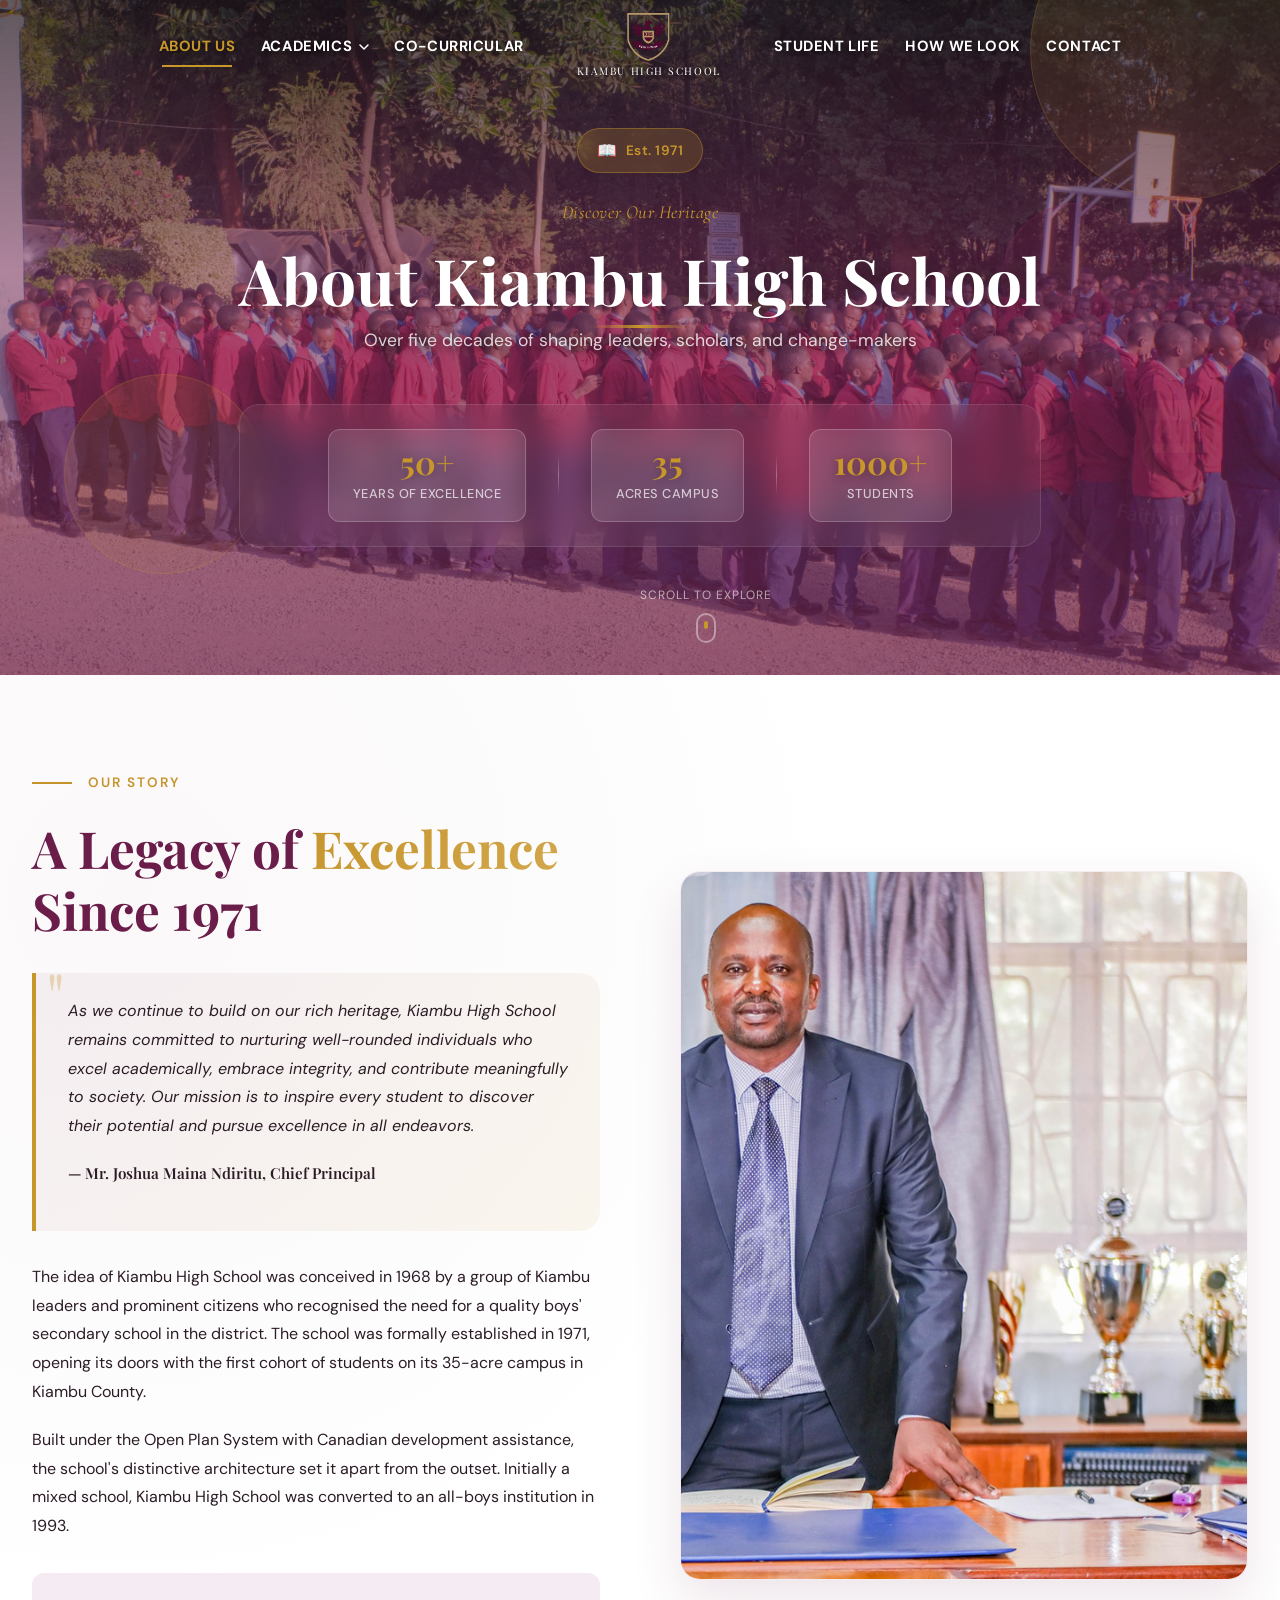
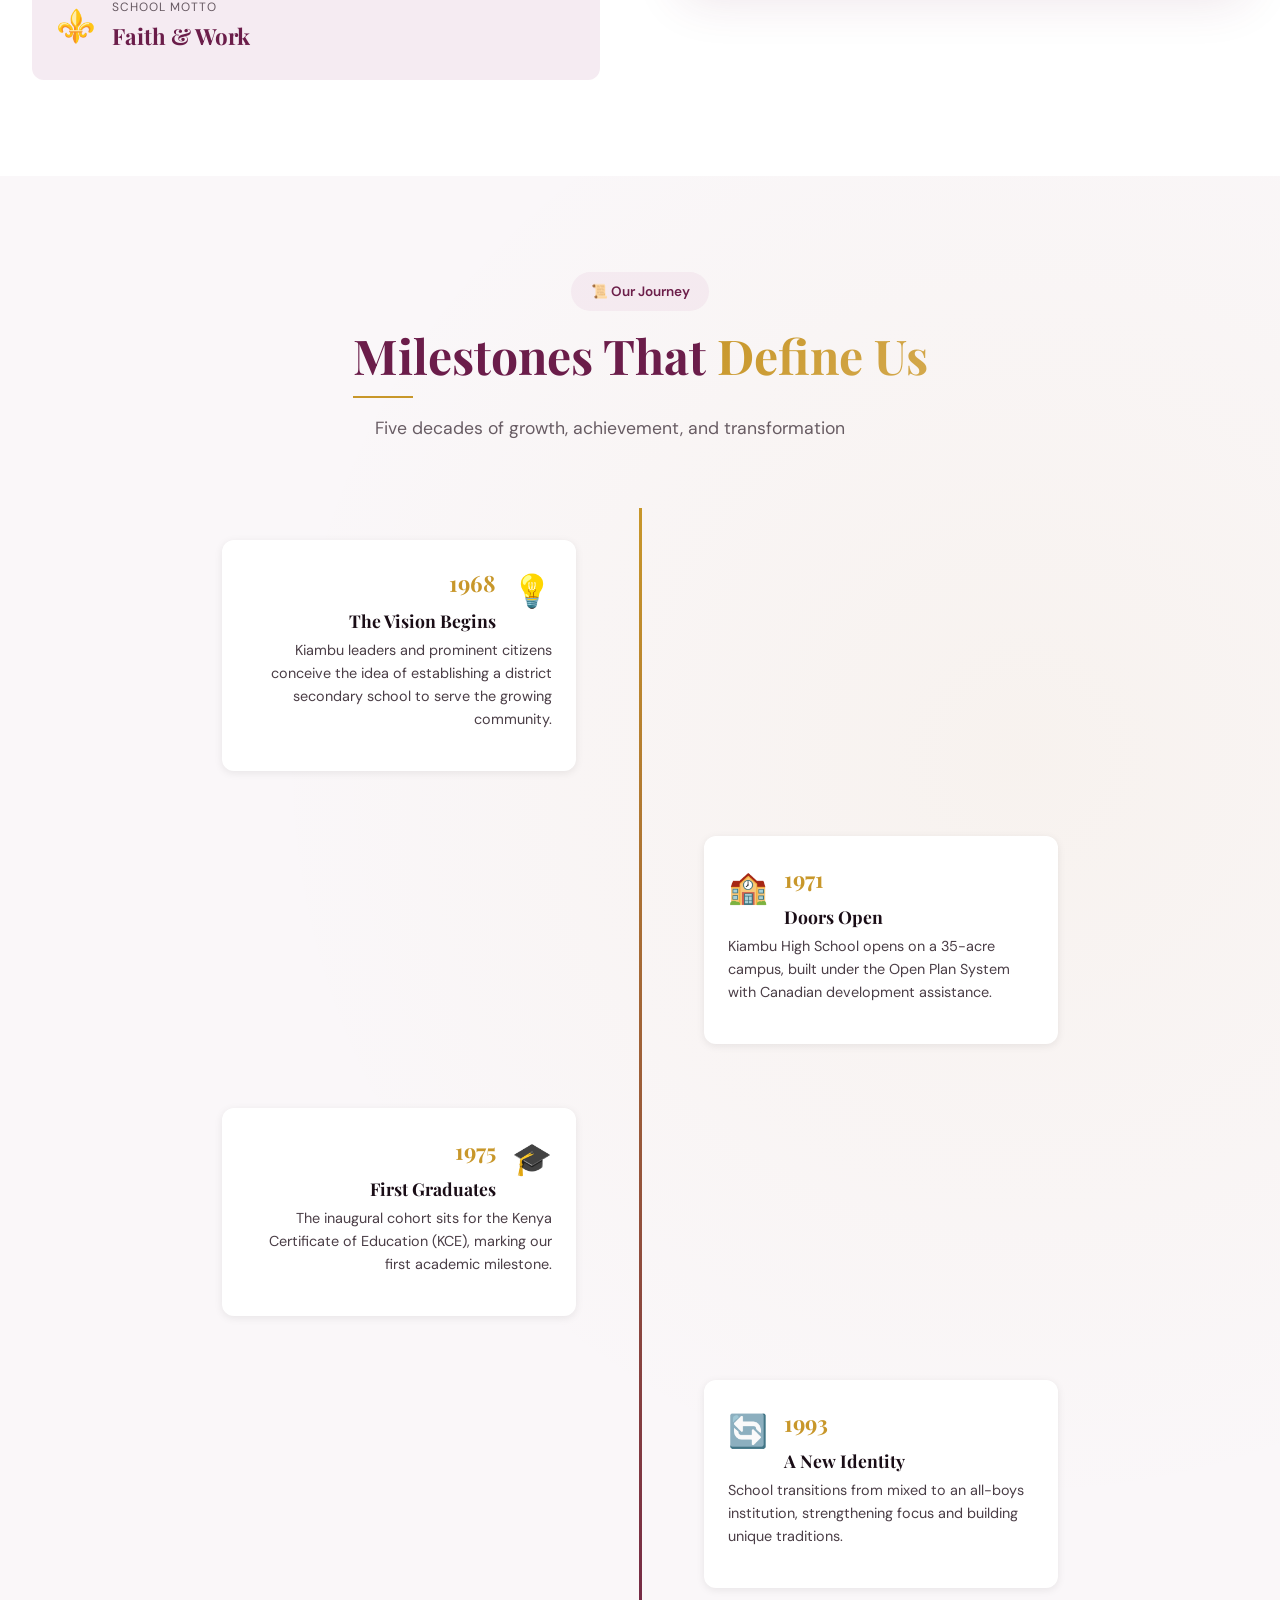
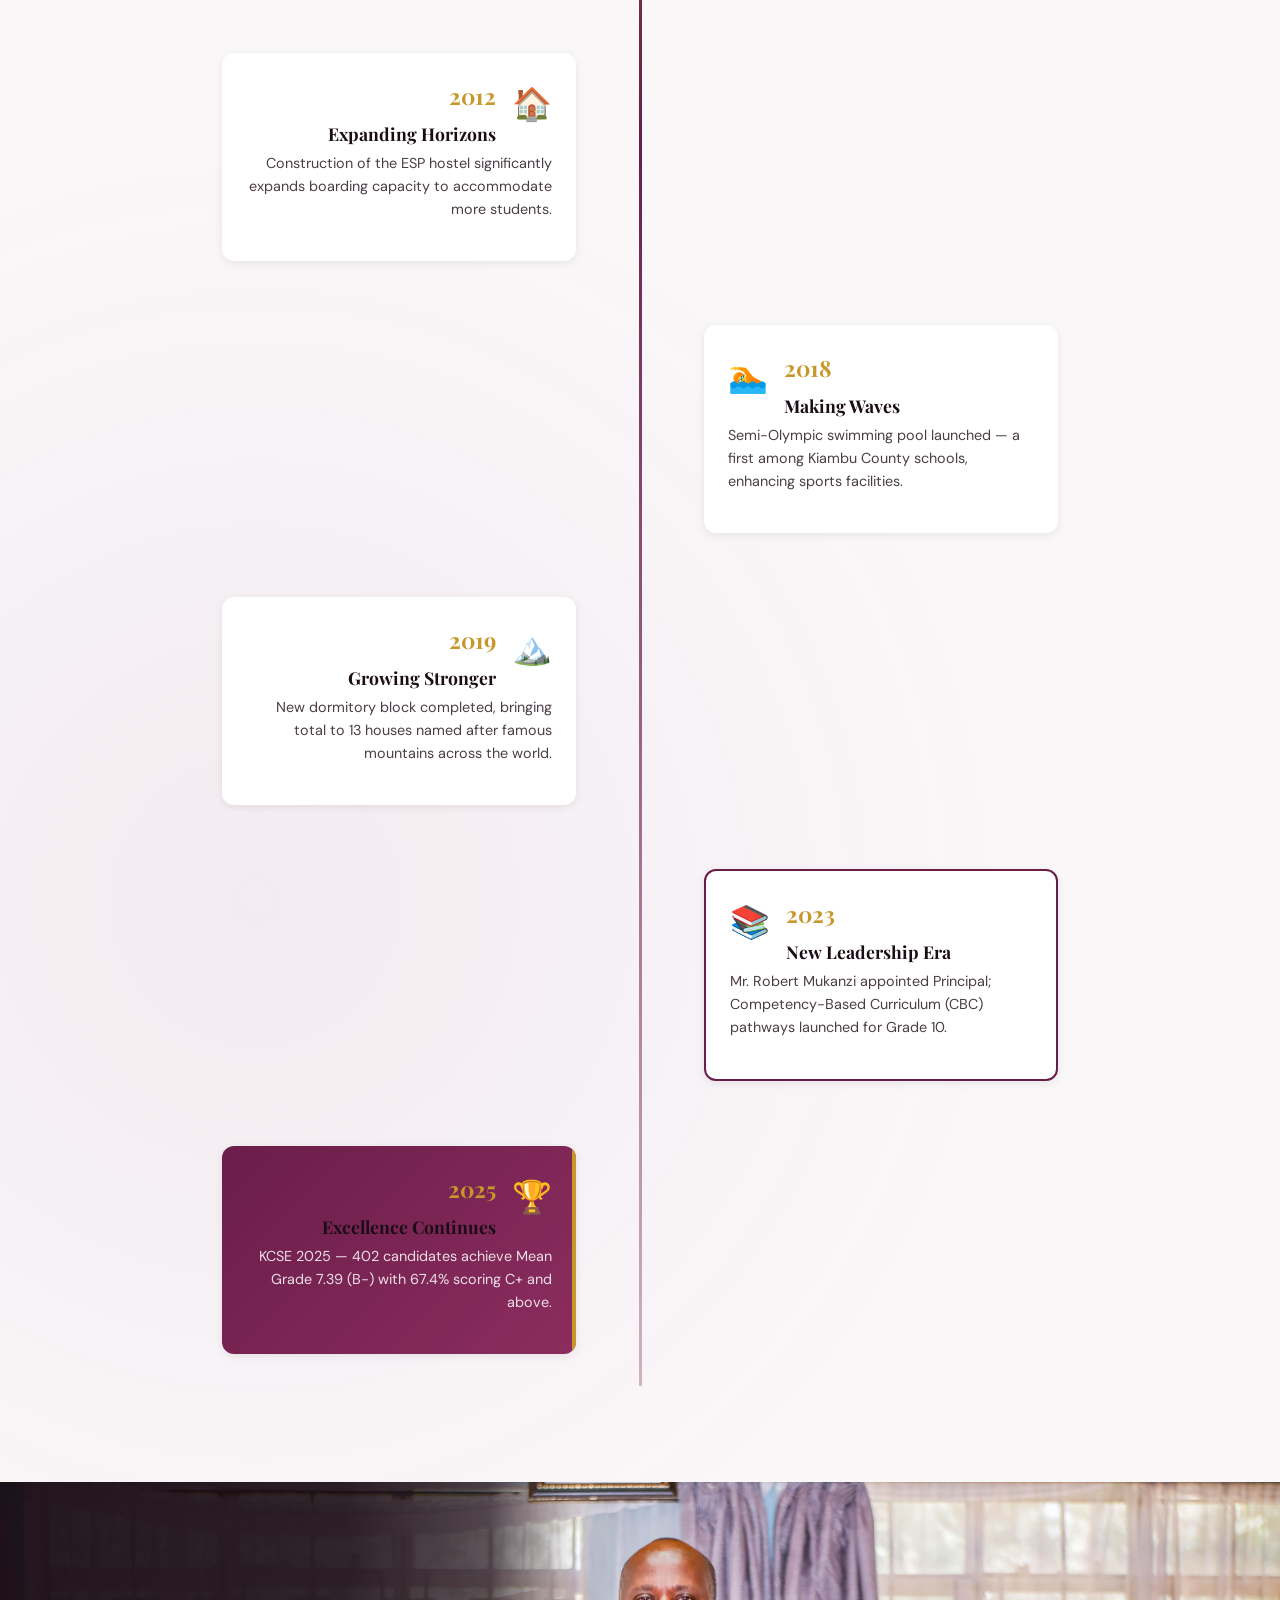
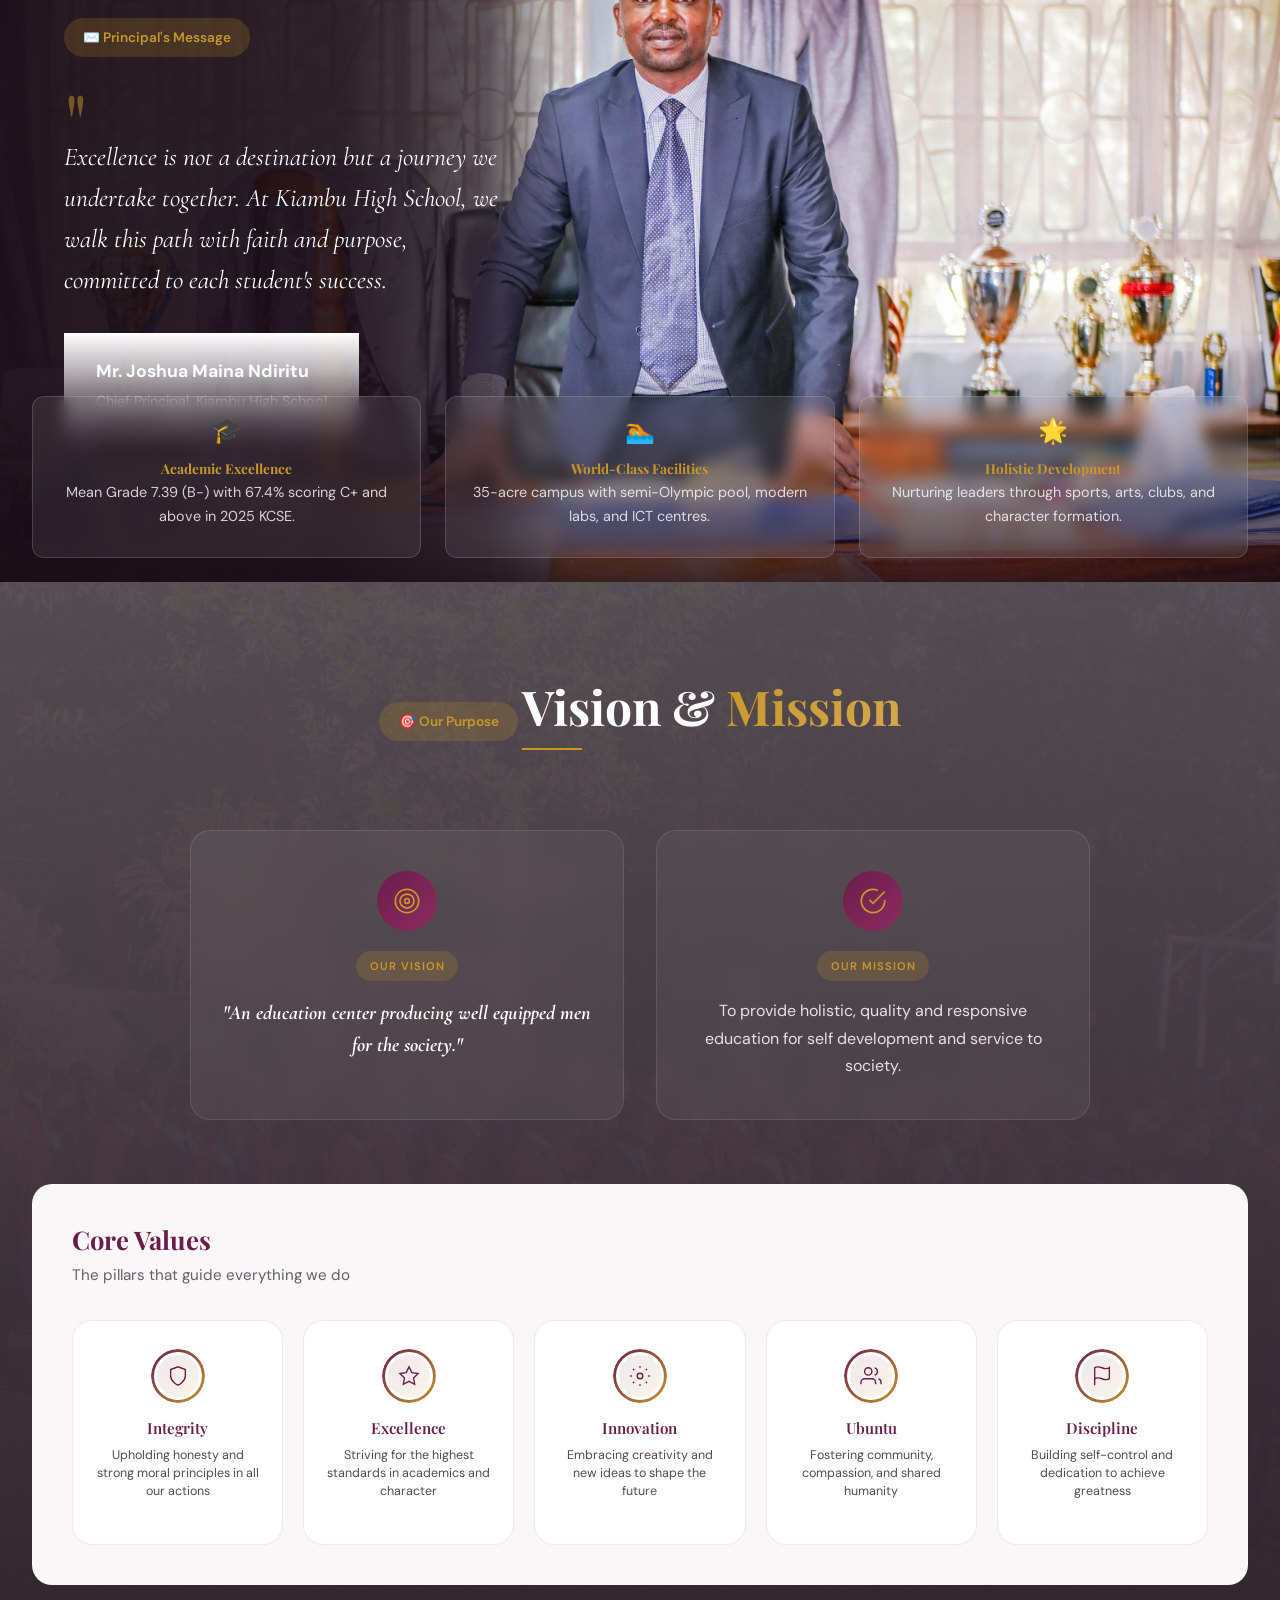
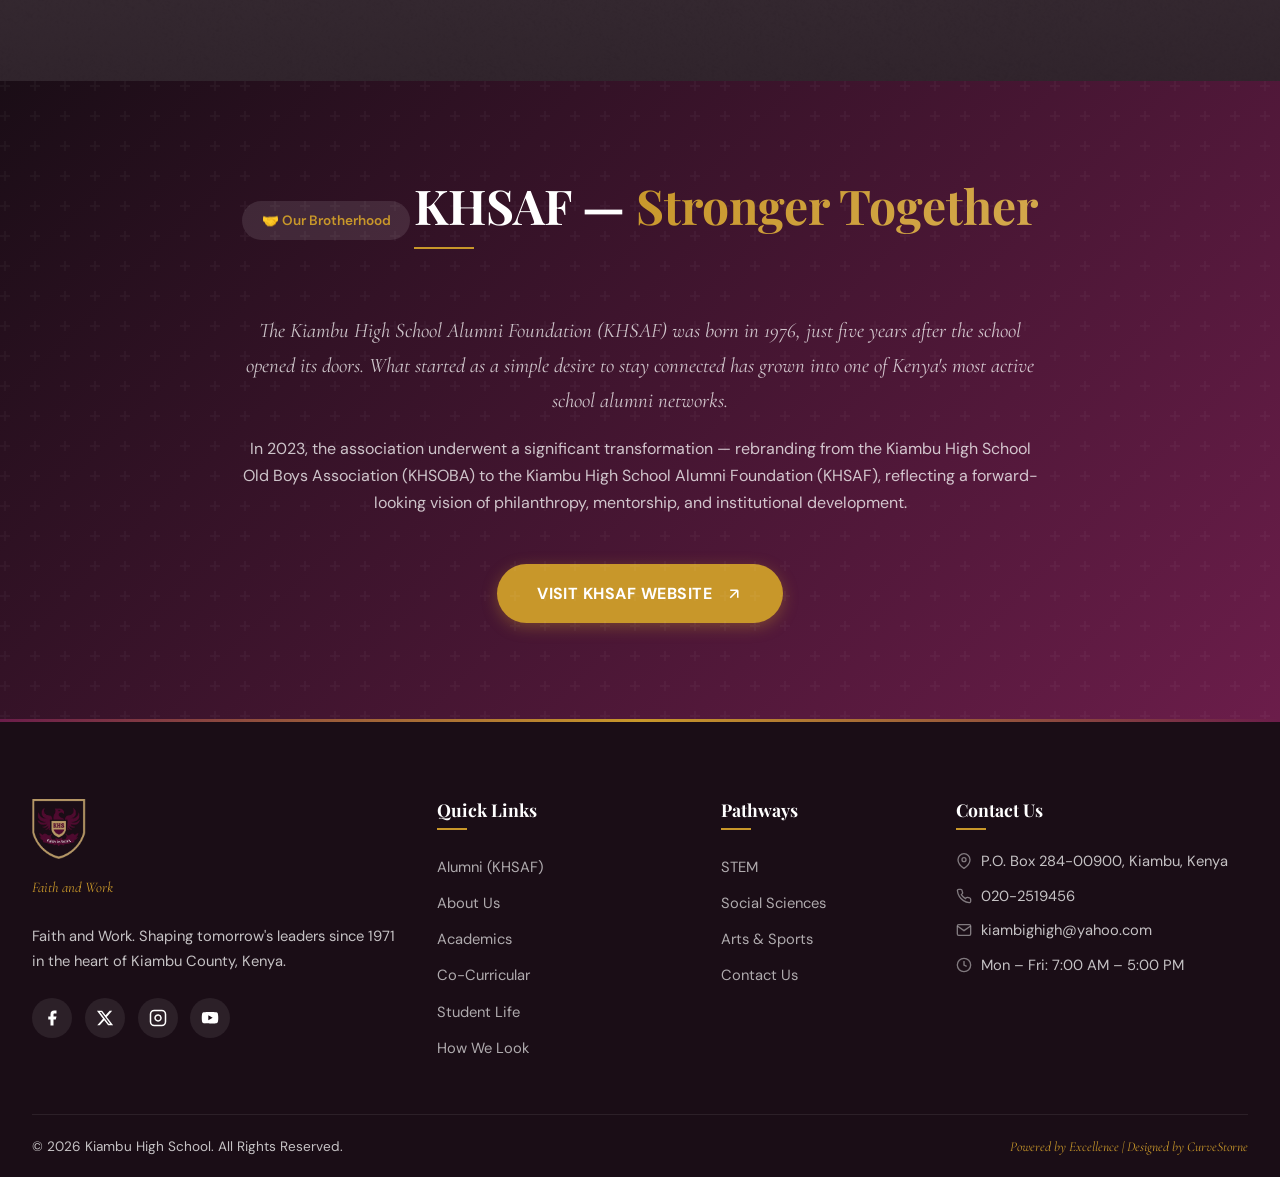
==== about.html @ 8195053e "Add Pathways links to all page footers" ====
<!DOCTYPE html>
<html lang="en">
<head>
  <meta charset="UTF-8">
  <meta name="viewport" content="width=device-width, initial-scale=1.0">
  <meta name="description" content="Learn about Kiambu High School's rich history, leadership, vision, and mission. Founded in 1971, we have been shaping leaders for over five decades.">
  <title>About Us — Kiambu High School</title>
  <link rel="preconnect" href="https://fonts.googleapis.com">
  <link rel="preconnect" href="https://fonts.gstatic.com" crossorigin>
  <link href="https://fonts.googleapis.com/css2?family=Playfair+Display:wght@400;600;700;800;900&family=DM+Sans:wght@300;400;500;600;700&family=Cormorant+Garamond:ital,wght@0,400;0,600;1,400;1,600&display=swap" rel="stylesheet">
  <meta http-equiv="X-Content-Type-Options" content="nosniff">
  <meta http-equiv="X-Frame-Options" content="SAMEORIGIN">
  <meta http-equiv="X-XSS-Protection" content="1; mode=block">
  <meta name="referrer" content="strict-origin-when-cross-origin">
  <link rel="icon" type="image/png" href="favicon.png">
  <link rel="apple-touch-icon" href="favicon.png">
  <link rel="canonical" href="https://kiambuhigh.sc.ke/about">
  <link rel="stylesheet" href="styles/main.css">
</head>
<body>

<!-- Page Loader -->
<div class="page-loader" id="pageLoader">
  <img src="images/logo/kiambulogo-1.png" alt="Kiambu High School Logo" class="loader-logo-img">
</div>

<!-- Scroll Progress -->
<div class="scroll-progress" id="scrollProgress"></div>

<!-- Custom Cursor -->
<div class="cursor-dot" id="cursorDot"></div>
<div class="cursor-ring" id="cursorRing"></div>

<!-- Header -->
<header class="header transparent" id="mainHeader">
  <div class="header-inner">
    <nav class="nav-left">
      <a href="/about" class="nav-link active">About Us</a>
      <div class="nav-dropdown">
        <a href="/academics" class="nav-link nav-link--parent">Academics <svg width="10" height="6" viewBox="0 0 10 6" fill="none"><path d="M1 1L5 5L9 1" stroke="currentColor" stroke-width="1.5" stroke-linecap="round" stroke-linejoin="round"/></svg></a>
        <div class="nav-dropdown-menu">
          <a href="/stem" class="nav-dropdown-item">STEM</a>
          <a href="/social-sciences" class="nav-dropdown-item">Social Sciences</a>
          <a href="/arts-sports" class="nav-dropdown-item">Arts &amp; Sports</a>
        </div>
      </div>
      <a href="/cocurricular" class="nav-link">Co-Curricular</a>
    </nav>

    <a href="/" class="header-logo">
      <img src="images/logo/kiambulogo-1.png" alt="Kiambu High School Logo" class="header-logo-img">
      <span class="header-logo-text">Kiambu High School</span>
    </a>

    <nav class="nav-right">
      <a href="/studentlife" class="nav-link">Student Life</a>
      <a href="/gallery" class="nav-link">How We Look</a>
      <a href="/contact" class="nav-link">Contact</a>
    </nav>

    <button class="hamburger" id="hamburger" aria-label="Menu">
      <span></span>
      <span></span>
      <span></span>
    </button>
  </div>
</header>

<!-- Mobile Nav -->
<div class="mobile-nav" id="mobileNav">
  <a href="/about" class="active">About Us</a>
  <a href="/academics">Academics</a>
  <a href="/stem" class="mobile-nav-sub">— STEM</a>
  <a href="/social-sciences" class="mobile-nav-sub">— Social Sciences</a>
  <a href="/arts-sports" class="mobile-nav-sub">— Arts &amp; Sports</a>
  <a href="/cocurricular">Co-Curricular</a>
  <a href="/studentlife">Student Life</a>
  <a href="/gallery">How We Look</a>
  <a href="/contact">Contact</a>
</div>

<!-- ============================================
     PAGE HERO BANNER
     ============================================ -->
<section class="page-hero page-hero--has-bg page-hero--about" style="background-image: url('images/gallery/academics/ASSEMBLY.jpg');">
  <!-- Animated floating shapes -->
  <div class="hero-shapes">
    <div class="hero-shape hero-shape--1"></div>
    <div class="hero-shape hero-shape--2"></div>
    <div class="hero-shape hero-shape--3"></div>
  </div>
  
  <div class="page-hero-content">
    <div class="hero-badge">
      <span class="hero-badge-icon">📖</span>
      <span>Est. 1971</span>
    </div>
    <p class="section-label">Discover Our Heritage</p>
    <h1 class="hero-title-animated">About Kiambu High School</h1>
    <p class="hero-sub">Over five decades of shaping leaders, scholars, and change-makers</p>
    <div class="hero-stats">
      <div class="hero-stat">
        <span class="hero-stat-number">50+</span>
        <span class="hero-stat-label">Years of Excellence</span>
      </div>
      <div class="hero-stat-divider"></div>
      <div class="hero-stat">
        <span class="hero-stat-number">35</span>
        <span class="hero-stat-label">Acres Campus</span>
      </div>
      <div class="hero-stat-divider"></div>
      <div class="hero-stat">
        <span class="hero-stat-number">1000+</span>
        <span class="hero-stat-label">Students</span>
      </div>
    </div>
  </div>
  
  <!-- Scroll indicator -->
  <div class="hero-scroll-indicator">
    <span>Scroll to explore</span>
    <div class="scroll-arrow"></div>
  </div>
</section>

<!-- Logo Watermark Overlay -->
<div class="about-logo-watermark">
  <img src="images/logo/kiambulogo-1.png" alt="" aria-hidden="true">
</div>

<!-- ============================================
     OUR STORY - INTRODUCTION
     ============================================ -->
<section class="about-story">
  <div class="container">
    <div class="story-grid">
      <div class="story-content">
        <div class="story-label">
          <span class="story-label-line"></span>
          <span>Our Story</span>
        </div>
        <h2 class="story-heading">A Legacy of <span class="text-gradient">Excellence</span> Since 1971</h2>
        
        <!-- Principal's Message -->
        <div class="principal-message">
          <div class="principal-quote-mark">"</div>
          <p class="principal-msg-text">As we continue to build on our rich heritage, Kiambu High School remains committed to nurturing well-rounded individuals who excel academically, embrace integrity, and contribute meaningfully to society. Our mission is to inspire every student to discover their potential and pursue excellence in all endeavors.</p>
          <p class="principal-msg-signature">— Mr. Joshua Maina Ndiritu, Chief Principal</p>
        </div>
        
        <p>The idea of Kiambu High School was conceived in 1968 by a group of Kiambu leaders and prominent citizens who recognised the need for a quality boys' secondary school in the district. The school was formally established in 1971, opening its doors with the first cohort of students on its 35-acre campus in Kiambu County.</p>
        <p>Built under the Open Plan System with Canadian development assistance, the school's distinctive architecture set it apart from the outset. Initially a mixed school, Kiambu High School was converted to an all-boys institution in 1993.</p>
        <div class="story-motto">
          <div class="motto-icon">⚜️</div>
          <div class="motto-details">
            <span class="motto-label">School Motto</span>
            <span class="motto-value">Faith & Work</span>
          </div>
        </div>
      </div>
      <div class="story-visual">
        <div class="principal-profile">
          <div class="principal-image-frame">
            <img src="images/PRINCIPAL.png" alt="Mr. Joshua Maina Ndiritu - Chief Principal" loading="lazy">
          </div>
          
        </div>
      </div>
    </div>
  </div>
</section>

<!-- ============================================
     JOURNEY TIMELINE
     ============================================ -->
<section class="about-journey" id="journeySection">
  <div class="journey-bg-pattern"></div>
  <div class="container">
    <div class="section-header section-header--center">
      <span class="section-badge">📜 Our Journey</span>
      <h2 class="section-title">Milestones That <span class="text-gradient">Define Us</span></h2>
      <p class="section-subtitle">Five decades of growth, achievement, and transformation</p>
    </div>
    
    <div class="journey-timeline journey-timeline--animated">
      <div class="timeline-line timeline-line--animated"></div>
      
      <div class="timeline-item timeline-item--left timeline-reveal">
        <div class="timeline-dot"></div>
        <div class="timeline-content">
          <div class="timeline-icon">💡</div>
          <span class="timeline-year">1968</span>
          <h4>The Vision Begins</h4>
          <p>Kiambu leaders and prominent citizens conceive the idea of establishing a district secondary school to serve the growing community.</p>
        </div>
      </div>
      
      <div class="timeline-item timeline-item--right timeline-reveal">
        <div class="timeline-dot"></div>
        <div class="timeline-content">
          <div class="timeline-icon">🏫</div>
          <span class="timeline-year">1971</span>
          <h4>Doors Open</h4>
          <p>Kiambu High School opens on a 35-acre campus, built under the Open Plan System with Canadian development assistance.</p>
        </div>
      </div>
      
      <div class="timeline-item timeline-item--left timeline-reveal">
        <div class="timeline-dot"></div>
        <div class="timeline-content">
          <div class="timeline-icon">🎓</div>
          <span class="timeline-year">1975</span>
          <h4>First Graduates</h4>
          <p>The inaugural cohort sits for the Kenya Certificate of Education (KCE), marking our first academic milestone.</p>
        </div>
      </div>
      
      <div class="timeline-item timeline-item--right timeline-reveal">
        <div class="timeline-dot"></div>
        <div class="timeline-content">
          <div class="timeline-icon">🔄</div>
          <span class="timeline-year">1993</span>
          <h4>A New Identity</h4>
          <p>School transitions from mixed to an all-boys institution, strengthening focus and building unique traditions.</p>
        </div>
      </div>
      
      <div class="timeline-item timeline-item--left timeline-reveal">
        <div class="timeline-dot"></div>
        <div class="timeline-content">
          <div class="timeline-icon">🏠</div>
          <span class="timeline-year">2012</span>
          <h4>Expanding Horizons</h4>
          <p>Construction of the ESP hostel significantly expands boarding capacity to accommodate more students.</p>
        </div>
      </div>
      
      <div class="timeline-item timeline-item--right timeline-reveal">
        <div class="timeline-dot"></div>
        <div class="timeline-content">
          <div class="timeline-icon">🏊</div>
          <span class="timeline-year">2018</span>
          <h4>Making Waves</h4>
          <p>Semi-Olympic swimming pool launched — a first among Kiambu County schools, enhancing sports facilities.</p>
        </div>
      </div>
      
      <div class="timeline-item timeline-item--left timeline-reveal">
        <div class="timeline-dot"></div>
        <div class="timeline-content">
          <div class="timeline-icon">🏔️</div>
          <span class="timeline-year">2019</span>
          <h4>Growing Stronger</h4>
          <p>New dormitory block completed, bringing total to 13 houses named after famous mountains across the world.</p>
        </div>
      </div>
      
      <div class="timeline-item timeline-item--right timeline-reveal">
        <div class="timeline-dot timeline-dot--highlight"></div>
        <div class="timeline-content timeline-content--highlight">
          <div class="timeline-icon">📚</div>
          <span class="timeline-year">2023</span>
          <h4>New Leadership Era</h4>
          <p>Mr. Robert Mukanzi appointed Principal; Competency-Based Curriculum (CBC) pathways launched for Grade 10.</p>
        </div>
      </div>
      
      <div class="timeline-item timeline-item--left timeline-reveal">
        <div class="timeline-dot timeline-dot--current"></div>
        <div class="timeline-content timeline-content--current">
          <div class="timeline-icon">🏆</div>
          <span class="timeline-year">2025</span>
          <h4>Excellence Continues</h4>
          <p>KCSE 2025 — 402 candidates achieve Mean Grade 7.39 (B−) with 67.4% scoring C+ and above.</p>
        </div>
      </div>
    </div>
  </div>
</section>

<!-- ============================================
     PRINCIPAL'S MESSAGE
     ============================================ -->
<section class="about-principal about-principal--redesigned">
  <div class="principal-backdrop">
    <img src="images/PRINCIPAL1.jpg" alt="Principal Mr. Joshua Maina Ndiritu" loading="lazy">
  </div>
  
  <div class="principal-content-wrapper">
    <div class="principal-quote-panel">
      <span class="section-badge">✉️ Principal's Message</span>
      <div class="quote-mark">"</div>
      <blockquote class="principal-quote">
        Excellence is not a destination but a journey we undertake together. At Kiambu High School, we walk this path with faith and purpose, committed to each student's success.
      </blockquote>
      <div class="principal-attribution">
        <div class="principal-info">
          <strong>Mr. Joshua Maina Ndiritu</strong>
          <span>Chief Principal, Kiambu High School</span>
        </div>
      </div>
    </div>
  </div>
  
  <div class="principal-cards-strip">
    <div class="container">
      <div class="principal-message-grid principal-message-grid--compact">
        <div class="message-card message-card--light">
          <div class="message-icon">🎓</div>
          <h4>Academic Excellence</h4>
          <p>Mean Grade 7.39 (B−) with 67.4% scoring C+ and above in 2025 KCSE.</p>
        </div>
        <div class="message-card message-card--light">
          <div class="message-icon">🏊</div>
          <h4>World-Class Facilities</h4>
          <p>35-acre campus with semi-Olympic pool, modern labs, and ICT centres.</p>
        </div>
        <div class="message-card message-card--light">
          <div class="message-icon">🌟</div>
          <h4>Holistic Development</h4>
          <p>Nurturing leaders through sports, arts, clubs, and character formation.</p>
        </div>
      </div>
    </div>
  </div>
</section>

<!-- ============================================
     VISION & MISSION
     ============================================ -->
<section class="about-vision about-vision--redesigned">
  <div class="vision-bg-image"></div>
  <div class="vision-overlay"></div>
  <div class="container">
    <div class="section-header section-header--center section-header--light">
      <span class="section-badge">🎯 Our Purpose</span>
      <h2 class="section-title">Vision & <span class="text-gradient">Mission</span></h2>
    </div>
    
    <div class="vision-cards-grid">
      <div class="vision-card-v2 vision-card-v2--vision">
        <div class="vision-card-icon">
          <svg viewBox="0 0 24 24" fill="none" stroke="currentColor" stroke-width="1.5"><circle cx="12" cy="12" r="10"/><circle cx="12" cy="12" r="6"/><circle cx="12" cy="12" r="2"/></svg>
        </div>
        <span class="vision-card-label">Our Vision</span>
        <h3>"An education center producing well equipped men for the society."</h3>
      </div>
      
      <div class="vision-card-v2 vision-card-v2--mission">
        <div class="vision-card-icon">
          <svg viewBox="0 0 24 24" fill="none" stroke="currentColor" stroke-width="1.5"><path d="M22 11.08V12a10 10 0 1 1-5.93-9.14"/><polyline points="22 4 12 14.01 9 11.01"/></svg>
        </div>
        <span class="vision-card-label">Our Mission</span>
        <p>To provide holistic, quality and responsive education for self development and service to society.</p>
      </div>
    </div>
    
    <div class="values-showcase values-showcase--redesigned">
        <div class="values-header">
          <h3 class="values-title">Core Values</h3>
          <p class="values-subtitle">The pillars that guide everything we do</p>
        </div>
        
        <div class="values-grid-new">
          <div class="value-card-new value-card-new--1">
            <div class="value-card-bg"></div>
            <div class="value-card-content">
              <div class="value-icon-ring">
                <svg viewBox="0 0 24 24" fill="none" stroke="currentColor" stroke-width="1.5"><path d="M12 22s8-4 8-10V5l-8-3-8 3v7c0 6 8 10 8 10z"/></svg>
              </div>
              <h4>Integrity</h4>
              <p>Upholding honesty and strong moral principles in all our actions</p>
            </div>
          </div>
          
          <div class="value-card-new value-card-new--2">
            <div class="value-card-bg"></div>
            <div class="value-card-content">
              <div class="value-icon-ring">
                <svg viewBox="0 0 24 24" fill="none" stroke="currentColor" stroke-width="1.5"><polygon points="12 2 15.09 8.26 22 9.27 17 14.14 18.18 21.02 12 17.77 5.82 21.02 7 14.14 2 9.27 8.91 8.26 12 2"/></svg>
              </div>
              <h4>Excellence</h4>
              <p>Striving for the highest standards in academics and character</p>
            </div>
          </div>
          
          <div class="value-card-new value-card-new--3">
            <div class="value-card-bg"></div>
            <div class="value-card-content">
              <div class="value-icon-ring">
                <svg viewBox="0 0 24 24" fill="none" stroke="currentColor" stroke-width="1.5"><circle cx="12" cy="12" r="3"/><path d="M12 1v2M12 21v2M4.22 4.22l1.42 1.42M18.36 18.36l1.42 1.42M1 12h2M21 12h2M4.22 19.78l1.42-1.42M18.36 5.64l1.42-1.42"/></svg>
              </div>
              <h4>Innovation</h4>
              <p>Embracing creativity and new ideas to shape the future</p>
            </div>
          </div>
          
          <div class="value-card-new value-card-new--4">
            <div class="value-card-bg"></div>
            <div class="value-card-content">
              <div class="value-icon-ring">
                <svg viewBox="0 0 24 24" fill="none" stroke="currentColor" stroke-width="1.5"><path d="M17 21v-2a4 4 0 0 0-4-4H5a4 4 0 0 0-4 4v2"/><circle cx="9" cy="7" r="4"/><path d="M23 21v-2a4 4 0 0 0-3-3.87"/><path d="M16 3.13a4 4 0 0 1 0 7.75"/></svg>
              </div>
              <h4>Ubuntu</h4>
              <p>Fostering community, compassion, and shared humanity</p>
            </div>
          </div>
          
          <div class="value-card-new value-card-new--5">
            <div class="value-card-bg"></div>
            <div class="value-card-content">
              <div class="value-icon-ring">
                <svg viewBox="0 0 24 24" fill="none" stroke="currentColor" stroke-width="1.5"><path d="M4 15s1-1 4-1 5 2 8 2 4-1 4-1V3s-1 1-4 1-5-2-8-2-4 1-4 1z"/><line x1="4" y1="22" x2="4" y2="15"/></svg>
              </div>
              <h4>Discipline</h4>
              <p>Building self-control and dedication to achieve greatness</p>
            </div>
          </div>
        </div>
      </div>
  </div>
</section>

<!-- ============================================
     ALUMNI SECTION
     ============================================ -->
<section class="about-alumni">
  <div class="alumni-pattern"></div>
  <div class="container">
    <div class="alumni-header">
      <span class="section-badge">🤝 Our Brotherhood</span>
      <h2 class="section-title">KHSAF — <span class="text-gradient">Stronger Together</span></h2>
    </div>
    
    <div class="alumni-intro-block">
      <p class="alumni-lead">The Kiambu High School Alumni Foundation (KHSAF) was born in 1976, just five years after the school opened its doors. What started as a simple desire to stay connected has grown into one of Kenya's most active school alumni networks.</p>
      <p>In 2023, the association underwent a significant transformation — rebranding from the Kiambu High School Old Boys Association (KHSOBA) to the Kiambu High School Alumni Foundation (KHSAF), reflecting a forward-looking vision of philanthropy, mentorship, and institutional development.</p>
    </div>
    
    <div class="alumni-cta">
      <a href="https://www.khsaf.org/" target="_blank" rel="noopener" class="btn btn-gold btn-lg">
        <span>Visit KHSAF Website</span>
        <svg viewBox="0 0 24 24" fill="none" stroke="currentColor" stroke-width="2"><path d="M7 17L17 7M17 7H7M17 7v10"/></svg>
      </a>
    </div>
  </div>
</section>

<!-- Footer -->
<footer class="footer" id="mainFooter">
  <div class="container">
    <div class="footer-grid">
      <div class="footer-brand">
        <div class="footer-logo">
          <img src="images/logo/kiambulogo-1.png" alt="Kiambu High School Logo" class="footer-logo-img">
        </div>
        <p class="footer-tagline">Faith and Work</p>
        <p>Faith and Work. Shaping tomorrow's leaders since 1971 in the heart of Kiambu County, Kenya.</p>
        <div class="social-links">
          <a href="#" class="social-link" aria-label="Facebook"><svg viewBox="0 0 24 24" fill="currentColor"><path d="M18 2h-3a5 5 0 0 0-5 5v3H7v4h3v8h4v-8h3l1-4h-4V7a1 1 0 0 1 1-1h3z"/></svg></a>
          <a href="#" class="social-link" aria-label="Twitter"><svg viewBox="0 0 24 24" fill="currentColor"><path d="M18.244 2.25h3.308l-7.227 8.26 8.502 11.24H16.17l-5.214-6.817L4.99 21.75H1.68l7.73-8.835L1.254 2.25H8.08l4.713 6.231zm-1.161 17.52h1.833L7.084 4.126H5.117z"/></svg></a>
          <a href="#" class="social-link" aria-label="Instagram"><svg viewBox="0 0 24 24" fill="none" stroke="currentColor" stroke-width="2"><rect x="2" y="2" width="20" height="20" rx="5" ry="5"/><path d="M16 11.37A4 4 0 1 1 12.63 8 4 4 0 0 1 16 11.37z"/><line x1="17.5" y1="6.5" x2="17.51" y2="6.5"/></svg></a>
          <a href="#" class="social-link" aria-label="YouTube"><svg viewBox="0 0 24 24" fill="currentColor"><path d="M22.54 6.42a2.78 2.78 0 0 0-1.94-2C18.88 4 12 4 12 4s-6.88 0-8.6.46a2.78 2.78 0 0 0-1.94 2A29 29 0 0 0 1 11.75a29 29 0 0 0 .46 5.33A2.78 2.78 0 0 0 3.4 19.13C5.12 19.56 12 19.56 12 19.56s6.88 0 8.6-.46a2.78 2.78 0 0 0 1.94-2 29 29 0 0 0 .46-5.25 29 29 0 0 0-.46-5.33z"/><polygon points="9.75 15.02 15.5 11.75 9.75 8.48 9.75 15.02" fill="#1A0D16"/></svg></a>
        </div>
      </div>
      <div class="footer-links">
        <h4>Quick Links</h4>
        <a href="https://www.khsaf.org/" target="_blank" rel="noopener">Alumni (KHSAF)</a>
        <a href="/about">About Us</a>
        <a href="/academics">Academics</a>
        <a href="/cocurricular">Co-Curricular</a>
        <a href="/studentlife">Student Life</a>
        <a href="/gallery">How We Look</a>
      </div>
      <div class="footer-links">
        <h4>Pathways</h4>
        <a href="/stem">STEM</a>
        <a href="/social-sciences">Social Sciences</a>
        <a href="/arts-sports">Arts &amp; Sports</a>
        <a href="/contact">Contact Us</a>
      </div>
      <div class="footer-contact">
        <h4>Contact Us</h4>
        <p><svg viewBox="0 0 24 24" fill="none" stroke="currentColor" stroke-width="2"><path d="M21 10c0 7-9 13-9 13s-9-6-9-13a9 9 0 0 1 18 0z"/><circle cx="12" cy="10" r="3"/></svg> P.O. Box 284-00900, Kiambu, Kenya</p>
        <p><svg viewBox="0 0 24 24" fill="none" stroke="currentColor" stroke-width="2"><path d="M22 16.92v3a2 2 0 0 1-2.18 2 19.79 19.79 0 0 1-8.63-3.07 19.5 19.5 0 0 1-6-6 19.79 19.79 0 0 1-3.07-8.67A2 2 0 0 1 4.11 2h3a2 2 0 0 1 2 1.72 12.84 12.84 0 0 0 .7 2.81 2 2 0 0 1-.45 2.11L8.09 9.91a16 16 0 0 0 6 6l1.27-1.27a2 2 0 0 1 2.11-.45 12.84 12.84 0 0 0 2.81.7A2 2 0 0 1 22 16.92z"/></svg> 020-2519456</p>
        <p><svg viewBox="0 0 24 24" fill="none" stroke="currentColor" stroke-width="2"><path d="M4 4h16c1.1 0 2 .9 2 2v12c0 1.1-.9 2-2 2H4c-1.1 0-2-.9-2-2V6c0-1.1.9-2 2-2z"/><polyline points="22,6 12,13 2,6"/></svg> kiambighigh@yahoo.com</p>
        <p><svg viewBox="0 0 24 24" fill="none" stroke="currentColor" stroke-width="2"><circle cx="12" cy="12" r="10"/><polyline points="12 6 12 12 16 14"/></svg> Mon – Fri: 7:00 AM – 5:00 PM</p>
      </div>
    </div>
    <div class="footer-bottom">
      <span>&copy; 2026 Kiambu High School. All Rights Reserved.</span>
      <span class="powered">Powered by Excellence | Designed by CurveStorne</span>
    </div>
  </div>
</footer>

<!-- Back to Top -->
<button class="back-to-top" id="backToTop" aria-label="Back to Top">
  <svg width="20" height="20" viewBox="0 0 24 24" fill="none" stroke="currentColor" stroke-width="2.5" stroke-linecap="round" stroke-linejoin="round"><polyline points="18 15 12 9 6 15"/></svg>
</button>

<script src="scripts/main.js" defer></script>
<script>
// Enhanced scroll reveal animations for timeline
document.addEventListener('DOMContentLoaded', function() {
  // Timeline observer - items appear and disappear as you scroll
  const timelineObserverOptions = {
    threshold: [0, 0.2, 0.8, 1],
    rootMargin: '-10% 0px -10% 0px'
  };

  const timelineObserver = new IntersectionObserver((entries) => {
    entries.forEach(entry => {
      const ratio = entry.intersectionRatio;
      const target = entry.target;
      
      if (ratio > 0.2) {
        target.classList.add('is-visible');
        target.style.setProperty('--reveal-opacity', Math.min(ratio * 1.5, 1));
      } else {
        target.classList.remove('is-visible');
        target.style.setProperty('--reveal-opacity', 0);
      }
    });
  }, timelineObserverOptions);

  // Observe timeline items
  document.querySelectorAll('.timeline-reveal').forEach(item => {
    timelineObserver.observe(item);
  });

  // Value cards observer - standard reveal (stays visible)
  const valuesObserverOptions = {
    threshold: 0.15,
    rootMargin: '0px 0px -50px 0px'
  };

  const valuesObserver = new IntersectionObserver((entries) => {
    entries.forEach(entry => {
      if (entry.isIntersecting) {
        entry.target.classList.add('is-visible');
      }
    });
  }, valuesObserverOptions);

  // Observe value cards
  document.querySelectorAll('.value-card-new').forEach(card => {
    valuesObserver.observe(card);
  });
});
</script>
</body>
</html>
---- styles/main.css ----
/* ============================================
   1. CSS CUSTOM PROPERTIES
   ============================================ */
:root {
  --primary: #6B1D4A;
  --primary-light: #8B2D5E;
  --secondary: #C8972A;
  --secondary-light: #D4A94D;
  --accent: #F5EBF2;
  --dark: #1A0D16;
  --text: #2B1C26;
  --light: #FAF7F9;
  --white: #ffffff;
  --overlay: rgba(26, 13, 22, 0.65);
  --overlay-dark: rgba(26, 13, 22, 0.85);
  --stem-color: #6B1D4A;
  --social-color: #2a5c8a;
  --arts-color: #8a2a2a;
  --shadow-sm: 0 2px 8px rgba(0,0,0,0.08);
  --shadow-md: 0 4px 20px rgba(0,0,0,0.12);
  --shadow-lg: 0 8px 40px rgba(0,0,0,0.18);
  --shadow-xl: 0 16px 60px rgba(0,0,0,0.22);
  --transition: all 0.4s cubic-bezier(0.25, 0.46, 0.45, 0.94);
  --font-display: 'Playfair Display', Georgia, serif;
  --font-body: 'DM Sans', 'Segoe UI', sans-serif;
  --font-accent: 'Cormorant Garamond', Georgia, serif;
  --radius: 12px;
  --radius-sm: 8px;
  --radius-lg: 20px;
}

/* ============================================
   2. RESET & BASE STYLES
   ============================================ */
*, *::before, *::after {
  margin: 0;
  padding: 0;
  box-sizing: border-box;
}

html {
  scroll-behavior: smooth;
  font-size: 16px;
  -webkit-text-size-adjust: 100%;
}

body {
  font-family: var(--font-body);
  color: var(--text);
  background: var(--white);
  line-height: 1.7;
  overflow-x: hidden;
  -webkit-font-smoothing: antialiased;
  -moz-osx-font-smoothing: grayscale;
}

img {
  max-width: 100%;
  height: auto;
  display: block;
}

a {
  color: inherit;
  text-decoration: none;
  transition: var(--transition);
}

ul, ol { list-style: none; }

button {
  border: none;
  outline: none;
  cursor: pointer;
  font-family: inherit;
  transition: var(--transition);
}

input, textarea, select {
  font-family: inherit;
  font-size: inherit;
}

/* ============================================
   3. TYPOGRAPHY SCALE
   ============================================ */
h1, h2, h3, h4, h5, h6 {
  font-family: var(--font-display);
  color: var(--dark);
  line-height: 1.2;
  font-weight: 700;
}

h1 { font-size: clamp(2.5rem, 5vw, 4.5rem); }
h2 { font-size: clamp(2rem, 4vw, 3rem); }
h3 { font-size: clamp(1.5rem, 3vw, 2rem); }
h4 { font-size: clamp(1.25rem, 2vw, 1.5rem); }

p { margin-bottom: 1rem; }

.section-label {
  font-family: var(--font-accent);
  font-style: italic;
  font-size: 1.15rem;
  color: var(--secondary);
  letter-spacing: 0.03em;
  margin-bottom: 0.5rem;
}

.section-title {
  position: relative;
  display: inline-block;
  margin-bottom: 1rem;
}

.section-title::after {
  content: '';
  display: block;
  width: 60px;
  height: 2px;
  background: var(--secondary);
  margin-top: 12px;
}

.section-title-center::after {
  margin-left: auto;
  margin-right: auto;
}

.section-subtitle {
  font-family: var(--font-body);
  font-size: 1.1rem;
  color: #6B5A64;
  max-width: 640px;
  line-height: 1.7;
}

/* ============================================
   4. LAYOUT UTILITIES
   ============================================ */
.container {
  width: 100%;
  max-width: 1280px;
  margin: 0 auto;
  padding: 0 2rem;
}

.section {
  padding: 6rem 0;
  position: relative;
}

.section-dark {
  background: var(--primary);
  color: var(--white);
}

.section-dark h2, .section-dark h3, .section-dark h4 {
  color: var(--white);
}

.section-light {
  background: var(--light);
}

.section-accent {
  background: var(--accent);
}

.text-center { text-align: center; }
.text-gold { color: var(--secondary); }
.text-white { color: var(--white); }

.flex { display: flex; }
.flex-center { display: flex; align-items: center; justify-content: center; }
.flex-between { display: flex; align-items: center; justify-content: space-between; }

.grid-2 {
  display: grid;
  grid-template-columns: repeat(2, 1fr);
  gap: 2rem;
}

.grid-3 {
  display: grid;
  grid-template-columns: repeat(3, 1fr);
  gap: 2rem;
}

.grid-4 {
  display: grid;
  grid-template-columns: repeat(4, 1fr);
  gap: 2rem;
}

/* Gold decorative rule */
.gold-rule {
  width: 100%;
  height: 2px;
  background: linear-gradient(90deg, transparent, var(--secondary), transparent);
  border: none;
  margin: 0;
}

/* CTA Button */
.btn {
  display: inline-flex;
  align-items: center;
  gap: 0.5rem;
  padding: 0.85rem 2rem;
  font-family: var(--font-body);
  font-weight: 700;
  font-size: 0.95rem;
  letter-spacing: 0.03em;
  border-radius: 50px;
  transition: var(--transition);
  cursor: pointer;
  text-transform: uppercase;
}

.btn-gold {
  background: var(--secondary);
  color: var(--white);
  box-shadow: 0 4px 15px rgba(200, 151, 42, 0.35);
}

.btn-gold:hover {
  background: var(--secondary-light);
  transform: translateY(-2px);
  box-shadow: 0 6px 25px rgba(200, 151, 42, 0.5);
}

.btn-outline {
  background: transparent;
  color: var(--white);
  border: 2px solid var(--white);
}

.btn-outline:hover {
  background: var(--white);
  color: var(--primary);
}

.btn-outline-green {
  background: transparent;
  color: var(--primary);
  border: 2px solid var(--primary);
}

.btn-outline-green:hover {
  background: var(--primary);
  color: var(--white);
}

/* ============================================
   5. SCROLL PROGRESS BAR
   ============================================ */
.scroll-progress {
  position: fixed;
  top: 0;
  left: 0;
  width: 0%;
  height: 3px;
  background: linear-gradient(90deg, var(--secondary), var(--secondary-light));
  z-index: 10001;
  transition: width 0.1s linear;
}

/* ============================================
   6. CUSTOM CURSOR
   ============================================ */
.cursor-dot {
  width: 8px;
  height: 8px;
  background: var(--secondary);
  border-radius: 50%;
  position: fixed;
  pointer-events: none;
  z-index: 99999;
  transition: transform 0.1s;
  mix-blend-mode: difference;
  display: none;
}

.cursor-ring {
  width: 35px;
  height: 35px;
  border: 2px solid var(--secondary);
  border-radius: 50%;
  position: fixed;
  pointer-events: none;
  z-index: 99998;
  transition: transform 0.15s ease-out, width 0.3s, height 0.3s;
  mix-blend-mode: difference;
  transform: translate(-50%, -50%);
  display: none;
}

@media (pointer: fine) {
  .cursor-dot, .cursor-ring { display: block; }
  body { cursor: none; }
  a, button, .clickable { cursor: none; }
}

/* ============================================
   7. HEADER & NAVIGATION
   ============================================ */
.header {
  position: fixed;
  top: 0;
  left: 0;
  width: 100%;
  z-index: 9999;
  padding: 0.8rem 0;
  transition: var(--transition);
}

.header.transparent {
  background: transparent;
}

.header.transparent .nav-link {
  text-shadow: 0 1px 6px rgba(0,0,0,0.7), 0 0 16px rgba(0,0,0,0.4);
}

.header.transparent .header-logo-text {
  text-shadow: 0 1px 6px rgba(0,0,0,0.7), 0 0 16px rgba(0,0,0,0.4);
}

.header.solid {
  background: var(--primary);
  box-shadow: 0 2px 20px rgba(0,0,0,0.2);
  padding: 0.5rem 0;
}

.header.scrolled {
  background: var(--primary);
  box-shadow: 0 2px 20px rgba(0,0,0,0.2);
  padding: 0.5rem 0;
}

.header-inner {
  display: flex;
  align-items: center;
  justify-content: center;
  gap: 1rem;
  max-width: 1400px;
  margin: 0 auto;
  padding: 0 2rem;
  position: relative;
}

.nav-left, .nav-right {
  display: flex;
  align-items: center;
  gap: 0;
}

.nav-link {
  color: var(--white);
  font-family: var(--font-body);
  font-weight: 700;
  font-size: 1.05rem;
  padding: 0.5rem 1.1rem;
  position: relative;
  letter-spacing: 0.04em;
  text-transform: uppercase;
  white-space: nowrap;
  text-shadow: 0 1px 4px rgba(0,0,0,0.6), 0 0 12px rgba(0,0,0,0.3);
}

.nav-link::after {
  content: '';
  position: absolute;
  bottom: 0;
  left: 1rem;
  width: 0;
  height: 2px;
  background: var(--secondary);
  transition: width 0.4s cubic-bezier(0.25, 0.46, 0.45, 0.94);
}

.nav-link:hover::after,
.nav-link.active::after {
  width: calc(100% - 2rem);
}

.nav-link:hover {
  color: var(--secondary);
}

.nav-link.active {
  color: var(--secondary);
}

/* Navigation Dropdown */
.nav-dropdown {
  position: relative;
}

.nav-link--parent {
  display: flex;
  align-items: center;
  gap: 0.4rem;
}

.nav-link--parent svg {
  transition: transform 0.3s ease;
}

.nav-dropdown:hover .nav-link--parent svg {
  transform: rotate(180deg);
}

.nav-dropdown-menu {
  position: absolute;
  top: 100%;
  left: 50%;
  transform: translateX(-50%) translateY(10px);
  background: var(--white);
  border-radius: var(--radius-lg);
  box-shadow: 0 20px 50px rgba(107, 29, 74, 0.15), 0 8px 20px rgba(0, 0, 0, 0.08);
  padding: 0.75rem;
  min-width: 220px;
  opacity: 0;
  visibility: hidden;
  transition: all 0.3s cubic-bezier(0.4, 0, 0.2, 1);
  z-index: 1000;
  border: 1px solid rgba(107, 29, 74, 0.08);
}

.nav-dropdown-menu::before {
  content: '';
  position: absolute;
  top: -8px;
  left: 50%;
  transform: translateX(-50%);
  border-left: 8px solid transparent;
  border-right: 8px solid transparent;
  border-bottom: 8px solid var(--white);
}

.nav-dropdown:hover .nav-dropdown-menu {
  opacity: 1;
  visibility: visible;
  transform: translateX(-50%) translateY(0);
}

.nav-dropdown-item {
  display: flex;
  align-items: center;
  gap: 0.75rem;
  padding: 0.85rem 1rem;
  color: var(--text);
  font-size: 0.9rem;
  font-weight: 500;
  transition: all 0.25s ease;
  border-radius: var(--radius);
  position: relative;
  overflow: hidden;
}

.nav-dropdown-item::before {
  content: '';
  position: absolute;
  left: 0;
  top: 0;
  width: 3px;
  height: 100%;
  background: var(--secondary);
  transform: scaleY(0);
  transition: transform 0.25s ease;
  border-radius: 0 2px 2px 0;
}

.nav-dropdown-item:hover {
  background: linear-gradient(135deg, rgba(107, 29, 74, 0.06) 0%, rgba(200, 151, 42, 0.08) 100%);
  color: var(--primary);
  padding-left: 1.25rem;
}

.nav-dropdown-item:hover::before {
  transform: scaleY(1);
}

.nav-dropdown-item.active {
  background: linear-gradient(135deg, var(--primary) 0%, var(--primary-light) 100%);
  color: var(--white);
}

.nav-dropdown-item.active::before {
  background: var(--secondary);
  transform: scaleY(1);
}

.nav-dropdown-item i,
.nav-dropdown-item svg {
  width: 18px;
  height: 18px;
  opacity: 0.7;
  flex-shrink: 0;
}

/* Mobile nav sub-items */
.mobile-nav-sub {
  padding-left: 2rem;
  font-size: 0.9rem;
  opacity: 0.85;
}

.mobile-nav-sub.active {
  color: var(--secondary);
  opacity: 1;
}

/* Logo */
.header-logo {
  display: flex;
  flex-direction: column;
  align-items: center;
  padding: 0 1.5rem;
  flex-shrink: 0;
  cursor: pointer;
}

.header-logo img,
.header-logo .header-logo-img {
  height: 48px;
  width: auto;
  transition: var(--transition);
  object-fit: contain;
}

.header.scrolled .header-logo img,
.header.solid .header-logo img {
  height: 40px;
}

.header-logo-text {
  font-family: var(--font-display);
  font-size: 0.65rem;
  letter-spacing: 0.15em;
  text-transform: uppercase;
  color: var(--white);
  margin-top: 2px;
}

/* Search */
.nav-search-btn {
  background: none;
  border: none;
  color: var(--white);
  font-size: 1.1rem;
  padding: 0.5rem;
  display: flex;
  align-items: center;
  cursor: pointer;
}

.nav-search-btn:hover { color: var(--secondary); }

/* Hamburger */
.hamburger {
  display: none;
  flex-direction: column;
  gap: 5px;
  background: none;
  border: none;
  cursor: pointer;
  padding: 0.5rem;
  z-index: 10002;
  position: absolute;
  right: 2rem;
}

.hamburger span {
  display: block;
  width: 28px;
  height: 2px;
  background: var(--white);
  transition: var(--transition);
  border-radius: 2px;
}

.hamburger.active span:nth-child(1) {
  transform: rotate(45deg) translate(5px, 5px);
}

.hamburger.active span:nth-child(2) {
  opacity: 0;
}

.hamburger.active span:nth-child(3) {
  transform: rotate(-45deg) translate(5px, -5px);
}

/* Mobile Nav Overlay */
.mobile-nav {
  position: fixed;
  top: 0;
  left: 0;
  width: 100%;
  height: 100%;
  background: var(--overlay-dark);
  backdrop-filter: blur(10px);
  z-index: 10000;
  display: flex;
  flex-direction: column;
  align-items: center;
  justify-content: center;
  gap: 1.5rem;
  opacity: 0;
  pointer-events: none;
  transition: opacity 0.4s ease;
}

.mobile-nav.active {
  opacity: 1;
  pointer-events: all;
}

.mobile-nav a {
  font-family: var(--font-display);
  font-size: 1.8rem;
  color: var(--white);
  opacity: 0;
  transform: translateY(20px);
  transition: all 0.4s ease;
}

.mobile-nav.active a {
  opacity: 1;
  transform: translateY(0);
}

.mobile-nav.active a:nth-child(1) { transition-delay: 0.1s; }
.mobile-nav.active a:nth-child(2) { transition-delay: 0.15s; }
.mobile-nav.active a:nth-child(3) { transition-delay: 0.2s; }
.mobile-nav.active a:nth-child(4) { transition-delay: 0.25s; }
.mobile-nav.active a:nth-child(5) { transition-delay: 0.3s; }
.mobile-nav.active a:nth-child(6) { transition-delay: 0.35s; }

.mobile-nav a:hover { color: var(--secondary); }

/* ============================================
   8. HERO CAROUSEL
   ============================================ */
.hero {
  position: relative;
  height: 100vh;
  min-height: 600px;
  overflow: hidden;
  background: var(--dark);
}

.hero-slide {
  position: absolute;
  top: 0;
  left: 0;
  width: 100%;
  height: 100%;
  opacity: 0;
  transition: opacity 1.2s ease;
  z-index: 1;
}

.hero-slide.active {
  opacity: 1;
  z-index: 2;
}

.hero-slide-bg {
  position: absolute;
  top: 0;
  left: 0;
  width: 100%;
  height: 100%;
  background-size: cover;
  background-position: center 30%;
  transform: scale(1.02);
  animation: kenBurns 25s ease infinite alternate;
}

@keyframes kenBurns {
  0% { transform: scale(1.02); }
  100% { transform: scale(1.06); }
}

.hero-slide-overlay {
  position: absolute;
  top: 0;
  left: 0;
  width: 100%;
  height: 100%;
  background: linear-gradient(135deg, rgba(26, 13, 22, 0.85) 0%, rgba(26, 13, 22, 0.55) 35%, rgba(26, 13, 22, 0.25) 65%, rgba(26, 13, 22, 0.15) 100%);
  z-index: 2;
}

/* Noise texture overlay */
.hero::after {
  display: none;
  position: absolute;
  top: 0;
  left: 0;
  width: 100%;
  height: 100%;
  background-image: url("data:image/svg+xml,%3Csvg viewBox='0 0 256 256' xmlns='http://www.w3.org/2000/svg'%3E%3Cfilter id='noise'%3E%3CfeTurbulence type='fractalNoise' baseFrequency='0.9' numOctaves='4' stitchTiles='stitch'/%3E%3C/filter%3E%3Crect width='100%25' height='100%25' filter='url(%23noise)' opacity='0.03'/%3E%3C/svg%3E");
  pointer-events: none;
  z-index: 3;
}

.hero-content {
  position: absolute;
  top: 50%;
  left: 50%;
  transform: translate(-50%, -50%);
  z-index: 5;
  text-align: center;
  width: 90%;
  max-width: 900px;
  background: none;
  backdrop-filter: none;
  -webkit-backdrop-filter: none;
  padding: 2rem;
  margin-left: 0;
  border-radius: 0;
}

.hero-tag {
  font-family: var(--font-accent);
  font-style: italic;
  font-size: clamp(1rem, 2vw, 1.3rem);
  color: var(--secondary);
  text-shadow: 0 1px 10px rgba(0,0,0,0.95), 0 0 30px rgba(0,0,0,0.7), 0 2px 20px rgba(0,0,0,0.5);
  margin-bottom: 1rem;
  opacity: 0;
  transform: translateY(20px);
  animation: heroFadeUp 0.8s 0.3s forwards;
}

.hero-heading {
  font-family: var(--font-display);
  font-size: clamp(2.5rem, 6vw, 5rem);
  color: var(--white);
  font-weight: 800;
  line-height: 1.1;
  margin-bottom: 1.2rem;
  opacity: 0;
  transform: translateY(30px);
  animation: heroFadeUp 0.8s 0.5s forwards;
  text-shadow: 0 2px 30px rgba(0,0,0,0.95), 0 1px 10px rgba(0,0,0,0.85), 0 0 80px rgba(0,0,0,0.5), 0 4px 40px rgba(107, 29, 74, 0.3);
}

.hero-sub {
  font-family: var(--font-body);
  font-size: clamp(1rem, 2vw, 1.25rem);
  color: rgba(255,255,255,0.95);
  text-shadow: 0 1px 12px rgba(0,0,0,0.95), 0 0 40px rgba(0,0,0,0.7), 0 2px 20px rgba(0,0,0,0.5);
  margin-bottom: 2rem;
  opacity: 0;
  transform: translateY(20px);
  animation: heroFadeUp 0.8s 0.7s forwards;
}

.hero-cta {
  opacity: 0;
  transform: translateY(20px);
  animation: heroFadeUp 0.8s 0.9s forwards;
  display: flex;
  gap: 1rem;
  justify-content: center;
  flex-wrap: wrap;
}

@keyframes heroFadeUp {
  to {
    opacity: 1;
    transform: translateY(0);
  }
}

/* Carousel Controls */
.carousel-arrow {
  position: absolute;
  top: 50%;
  transform: translateY(-50%);
  z-index: 10;
  width: 50px;
  height: 50px;
  border-radius: 50%;
  background: rgba(255,255,255,0.15);
  backdrop-filter: blur(4px);
  border: 1px solid rgba(255,255,255,0.25);
  color: var(--white);
  font-size: 1.2rem;
  display: flex;
  align-items: center;
  justify-content: center;
  cursor: pointer;
  transition: var(--transition);
}

.carousel-arrow:hover {
  background: rgba(255,255,255,0.3);
  transform: translateY(-50%) scale(1.05);
}

.carousel-prev { left: 2rem; }
.carousel-next { right: 2rem; }

.carousel-dots {
  position: absolute;
  bottom: 2rem;
  left: 50%;
  transform: translateX(-50%);
  z-index: 10;
  display: flex;
  gap: 0.6rem;
}

.carousel-dot {
  width: 12px;
  height: 12px;
  border-radius: 50%;
  background: rgba(255,255,255,0.35);
  border: 2px solid rgba(255,255,255,0.5);
  cursor: pointer;
  transition: var(--transition);
}

.carousel-dot.active {
  background: var(--secondary);
  border-color: var(--secondary);
  transform: scale(1.2);
}

/* ============================================
   9. ANNOUNCEMENT TICKER
   ============================================ */
.ticker {
  background: linear-gradient(135deg, var(--secondary), #d4a94d);
  color: var(--dark);
  padding: 0.65rem 0;
  overflow: hidden;
  position: relative;
  z-index: 50;
}

.ticker-track {
  display: flex;
  animation: tickerScroll 35s linear infinite;
  white-space: nowrap;
}

.ticker-item {
  padding: 0 3rem;
  font-weight: 500;
  font-size: 0.9rem;
  flex-shrink: 0;
}

@keyframes tickerScroll {
  0% { transform: translateX(0); }
  100% { transform: translateX(-50%); }
}

/* ============================================
   10. PAGE HERO BANNER (for inner pages)
   ============================================ */
.page-hero {
  position: relative;
  height: 45vh;
  min-height: 320px;
  background: linear-gradient(135deg, var(--dark) 0%, var(--primary) 50%, var(--primary-light) 100%);
  display: flex;
  align-items: center;
  justify-content: center;
  text-align: center;
  overflow: hidden;
}

.page-hero--has-bg {
  background-size: cover;
  background-position: center;
  background-repeat: no-repeat;
}

.page-hero--has-bg::before {
  content: '';
  position: absolute;
  top: 0;
  left: 0;
  width: 100%;
  height: 100%;
  background: linear-gradient(135deg, rgba(26, 13, 22, 0.75) 0%, rgba(107, 29, 74, 0.65) 50%, rgba(139, 45, 94, 0.6) 100%);
  z-index: 1;
}

/* Cocurricular Page Hero */
.page-hero--cocurricular {
  height: 60vh;
  min-height: 450px;
  background-image: url('../images/gallery/sports/RUGBY.jpg');
}

/* Student Life Page Hero */
.page-hero--studentlife {
  height: 60vh;
  min-height: 450px;
  background-image: url('../images/gallery/academics/ASSEMBLY.jpg');
}

.page-hero::after {
  content: '';
  position: absolute;
  top: 0;
  left: 0;
  width: 100%;
  height: 100%;
  background-image: url("data:image/svg+xml,%3Csvg viewBox='0 0 256 256' xmlns='http://www.w3.org/2000/svg'%3E%3Cfilter id='noise'%3E%3CfeTurbulence type='fractalNoise' baseFrequency='0.9' numOctaves='4' stitchTiles='stitch'/%3E%3C/filter%3E%3Crect width='100%25' height='100%25' filter='url(%23noise)' opacity='0.03'/%3E%3C/svg%3E");
  pointer-events: none;
  z-index: 1;
}

.page-hero-content {
  position: relative;
  z-index: 2;
}

/* Hero Stats Row */
.hero-stats-row {
  display: flex;
  justify-content: center;
  gap: 3rem;
  margin-top: 2.5rem;
  flex-wrap: wrap;
}

.hero-stat {
  text-align: center;
  padding: 1rem 1.5rem;
  background: rgba(255, 255, 255, 0.1);
  backdrop-filter: blur(10px);
  border-radius: 12px;
  border: 1px solid rgba(255, 255, 255, 0.2);
  min-width: 140px;
  transition: transform 0.3s ease, background 0.3s ease;
}

.hero-stat:hover {
  transform: translateY(-5px);
  background: rgba(255, 255, 255, 0.15);
}

.hero-stat-number {
  display: block;
  font-family: var(--font-heading);
  font-size: 2.5rem;
  font-weight: 700;
  color: var(--secondary);
  line-height: 1.1;
  margin-bottom: 0.3rem;
  text-shadow: 0 2px 10px rgba(0, 0, 0, 0.3);
}

.hero-stat-label {
  display: block;
  font-size: 0.85rem;
  color: rgba(255, 255, 255, 0.9);
  text-transform: uppercase;
  letter-spacing: 0.5px;
  font-weight: 500;
}

@media (max-width: 768px) {
  .hero-stats-row {
    gap: 1rem;
    margin-top: 2rem;
  }
  
  .hero-stat {
    min-width: 100px;
    padding: 0.8rem 1rem;
  }
  
  .hero-stat-number {
    font-size: 1.8rem;
  }
  
  .hero-stat-label {
    font-size: 0.75rem;
  }
}

.page-hero h1 {
  color: var(--white);
  font-size: clamp(2.5rem, 5vw, 4rem);
  text-shadow: 0 2px 20px rgba(0,0,0,0.3);
  margin-bottom: 0.5rem;
}

.page-hero .section-label {
  margin-bottom: 0.8rem;
}

.page-hero .hero-sub {
  color: rgba(255,255,255,0.8);
  font-size: 1.1rem;
  animation: none;
  opacity: 1;
  transform: none;
}

/* ============================================
   10b. ABOUT PAGE HERO ENHANCEMENTS
   ============================================ */
.page-hero--about {
  height: 75vh;
  min-height: 550px;
  max-height: 800px;
}

.page-hero--about::before {
  background: linear-gradient(
    180deg,
    rgba(26, 13, 22, 0.7) 0%,
    rgba(107, 29, 74, 0.55) 40%,
    rgba(107, 29, 74, 0.7) 100%
  );
}

/* Hero floating shapes */
.hero-shapes {
  position: absolute;
  top: 0;
  left: 0;
  width: 100%;
  height: 100%;
  overflow: hidden;
  pointer-events: none;
  z-index: 1;
}

.hero-shape {
  position: absolute;
  border-radius: 50%;
  background: linear-gradient(135deg, rgba(200, 151, 42, 0.15), rgba(200, 151, 42, 0.05));
  border: 1px solid rgba(200, 151, 42, 0.2);
}

.hero-shape--1 {
  width: 300px;
  height: 300px;
  top: -100px;
  right: -50px;
  animation: floatShape 20s ease-in-out infinite;
}

.hero-shape--2 {
  width: 200px;
  height: 200px;
  bottom: 15%;
  left: 5%;
  animation: floatShape 15s ease-in-out infinite reverse;
}

.hero-shape--3 {
  width: 150px;
  height: 150px;
  top: 30%;
  right: 10%;
  background: linear-gradient(135deg, rgba(107, 29, 74, 0.2), rgba(139, 45, 94, 0.1));
  border: 1px solid rgba(139, 45, 94, 0.3);
  animation: floatShape 18s ease-in-out infinite;
}

@keyframes floatShape {
  0%, 100% {
    transform: translate(0, 0) rotate(0deg);
  }
  25% {
    transform: translate(20px, -20px) rotate(90deg);
  }
  50% {
    transform: translate(0, -40px) rotate(180deg);
  }
  75% {
    transform: translate(-20px, -20px) rotate(270deg);
  }
}

/* Hero badge */
.hero-badge {
  display: inline-flex;
  align-items: center;
  gap: 0.5rem;
  background: rgba(200, 151, 42, 0.2);
  border: 1px solid rgba(200, 151, 42, 0.4);
  color: var(--secondary);
  padding: 0.5rem 1.2rem;
  border-radius: 50px;
  font-size: 0.85rem;
  font-weight: 600;
  letter-spacing: 0.5px;
  margin-bottom: 1.5rem;
  backdrop-filter: blur(10px);
  animation: fadeInDown 0.8s ease-out forwards;
}

.hero-badge-icon {
  font-size: 1rem;
}

/* Animated hero title */
.hero-title-animated {
  position: relative;
  display: inline-block;
}

.hero-title-animated::after {
  content: '';
  position: absolute;
  bottom: -10px;
  left: 50%;
  transform: translateX(-50%);
  width: 100px;
  height: 3px;
  background: linear-gradient(90deg, transparent, var(--secondary), transparent);
  animation: shimmer 3s ease-in-out infinite;
}

@keyframes shimmer {
  0%, 100% {
    opacity: 0.5;
    width: 80px;
  }
  50% {
    opacity: 1;
    width: 120px;
  }
}

/* Hero stats */
.hero-stats {
  display: flex;
  align-items: center;
  justify-content: center;
  gap: 2rem;
  margin-top: 3rem;
  padding: 1.5rem 2.5rem;
  background: rgba(255, 255, 255, 0.05);
  border: 1px solid rgba(255, 255, 255, 0.1);
  border-radius: var(--radius-lg);
  backdrop-filter: blur(15px);
  animation: fadeInUp 1s ease-out 0.3s both;
}

.hero-stat {
  text-align: center;
}

.hero-stat-number {
  display: block;
  font-family: var(--font-display);
  font-size: 2rem;
  font-weight: 700;
  color: var(--secondary);
  line-height: 1;
}

.hero-stat-label {
  display: block;
  font-size: 0.8rem;
  color: rgba(255, 255, 255, 0.7);
  margin-top: 0.3rem;
  text-transform: uppercase;
  letter-spacing: 0.5px;
}

.hero-stat-divider {
  width: 1px;
  height: 40px;
  background: linear-gradient(180deg, transparent, rgba(255, 255, 255, 0.3), transparent);
}

/* Scroll indicator */
.hero-scroll-indicator {
  position: absolute;
  bottom: 2rem;
  left: 50%;
  transform: translateX(-50%);
  display: flex;
  flex-direction: column;
  align-items: center;
  gap: 0.5rem;
  color: rgba(255, 255, 255, 0.6);
  font-size: 0.75rem;
  text-transform: uppercase;
  letter-spacing: 1px;
  z-index: 2;
  animation: fadeInUp 1s ease-out 0.6s both;
}

.scroll-arrow {
  width: 20px;
  height: 30px;
  border: 2px solid rgba(255, 255, 255, 0.4);
  border-radius: 10px;
  position: relative;
}

.scroll-arrow::before {
  content: '';
  position: absolute;
  top: 6px;
  left: 50%;
  transform: translateX(-50%);
  width: 4px;
  height: 8px;
  background: var(--secondary);
  border-radius: 2px;
  animation: scrollBounce 1.5s ease-in-out infinite;
}

@keyframes scrollBounce {
  0%, 100% {
    transform: translateX(-50%) translateY(0);
    opacity: 1;
  }
  50% {
    transform: translateX(-50%) translateY(8px);
    opacity: 0.5;
  }
}

@keyframes fadeInDown {
  from {
    opacity: 0;
    transform: translateY(-20px);
  }
  to {
    opacity: 1;
    transform: translateY(0);
  }
}

@keyframes fadeInUp {
  from {
    opacity: 0;
    transform: translateY(20px);
  }
  to {
    opacity: 1;
    transform: translateY(0);
  }
}

/* About page hero responsive */
@media (max-width: 768px) {
  .page-hero--about {
    height: 85vh;
    min-height: 500px;
  }
  
  .hero-stats {
    flex-direction: column;
    gap: 1rem;
    padding: 1.2rem 1.5rem;
  }
  
  .hero-stat-divider {
    width: 60px;
    height: 1px;
    background: linear-gradient(90deg, transparent, rgba(255, 255, 255, 0.3), transparent);
  }
  
  .hero-stat-number {
    font-size: 1.6rem;
  }
  
  .hero-shapes {
    display: none;
  }
  
  .hero-scroll-indicator {
    bottom: 1rem;
  }
}

/* ============================================
   10c. WELCOME SECTION
   ============================================ */
.welcome-section {
  background: var(--white);
  padding: 6rem 0;
  position: relative;
}

.welcome-grid {
  display: grid;
  grid-template-columns: 1fr 1fr;
  gap: 4rem;
  align-items: center;
}

.welcome-content .section-title {
  font-size: clamp(2rem, 4vw, 2.8rem);
  margin-bottom: 1.5rem;
}

.welcome-text {
  font-size: 1.1rem;
  color: var(--text-muted);
  line-height: 1.8;
  margin-bottom: 2rem;
}

.welcome-highlights {
  display: flex;
  gap: 2rem;
  margin-bottom: 2rem;
}

.welcome-highlight {
  text-align: center;
  padding: 1rem;
  background: var(--light);
  border-radius: 12px;
  min-width: 100px;
}

.highlight-number {
  display: block;
  font-family: var(--font-heading);
  font-size: 2rem;
  font-weight: 700;
  color: var(--primary);
  line-height: 1.1;
}

.highlight-label {
  display: block;
  font-size: 0.8rem;
  color: var(--text-muted);
  text-transform: uppercase;
  letter-spacing: 0.5px;
  margin-top: 0.3rem;
}

.welcome-image {
  position: relative;
}

.welcome-image img {
  width: 100%;
  height: 450px;
  object-fit: cover;
  border-radius: 16px;
  box-shadow: 0 20px 60px rgba(0, 0, 0, 0.15);
}

.welcome-image-accent {
  position: absolute;
  bottom: -20px;
  right: -20px;
  width: 100px;
  height: 100px;
  background: var(--secondary);
  border-radius: 12px;
  z-index: -1;
}

@media (max-width: 992px) {
  .welcome-grid {
    grid-template-columns: 1fr;
    gap: 3rem;
  }
  
  .welcome-image img {
    height: 350px;
  }
  
  .welcome-highlights {
    flex-wrap: wrap;
    justify-content: center;
  }
}

/* ============================================
   11. PATHWAYS / CBE SECTION
   ============================================ */
.pathways-section {
  background: var(--light);
  padding: 6rem 0;
  position: relative;
}

.pathways-section::before {
  content: '';
  position: absolute;
  top: 0;
  left: 0;
  right: 0;
  height: 80px;
  background: var(--white);
  clip-path: polygon(0 0, 100% 0, 100% 30%, 0 100%);
}

.pathway-cards {
  display: grid;
  grid-template-columns: repeat(3, 1fr);
  gap: 2rem;
  margin-top: 3rem;
}

.pathway-card {
  background: var(--dark);
  border-radius: var(--radius);
  padding: 0;
  border: none;
  transition: var(--transition);
  position: relative;
  overflow: hidden;
  min-height: 480px;
  display: flex;
  flex-direction: column;
  justify-content: flex-end;
  cursor: pointer;
}

.pathway-bg {
  position: absolute;
  top: 0;
  left: 0;
  width: 100%;
  height: 100%;
  background-size: cover;
  background-position: center;
  transition: transform 0.6s ease;
}

.pathway-card:hover .pathway-bg {
  transform: scale(1.08);
}

.pathway-overlay {
  position: absolute;
  top: 0;
  left: 0;
  width: 100%;
  height: 100%;
  background: linear-gradient(to top, rgba(26,13,22,0.95) 0%, rgba(26,13,22,0.7) 40%, rgba(26,13,22,0.2) 100%);
  transition: var(--transition);
}

.pathway-card:hover .pathway-overlay {
  background: linear-gradient(to top, rgba(26,13,22,0.98) 0%, rgba(26,13,22,0.75) 50%, rgba(26,13,22,0.3) 100%);
}

.pathway-content {
  position: relative;
  z-index: 2;
  padding: 2.5rem 2rem;
}

.pathway-number {
  font-family: var(--font-display);
  font-size: 3.5rem;
  font-weight: 900;
  color: var(--card-color);
  opacity: 0.3;
  line-height: 1;
  display: block;
  margin-bottom: 0.5rem;
}

.pathway-card:hover .pathway-number {
  opacity: 0.6;
}

.pathway-card::before {
  content: '';
  position: absolute;
  bottom: 0;
  left: 0;
  right: 0;
  height: 4px;
  background: var(--card-color);
  transform: scaleX(0);
  transition: transform 0.4s ease;
  z-index: 3;
}

.pathway-card:hover::before {
  transform: scaleX(1);
}

.pathway-card:hover {
  transform: translateY(-8px);
  box-shadow: 0 20px 60px rgba(0,0,0,0.4);
}

.pathway-card h3 {
  font-size: 1.6rem;
  margin-bottom: 0.3rem;
  color: var(--white);
}

.pathway-card .pathway-sub {
  font-family: var(--font-accent);
  font-style: italic;
  color: var(--secondary);
  font-size: 0.95rem;
  margin-bottom: 0.8rem;
}

.pathway-desc {
  color: rgba(255,255,255,0.7);
  font-size: 0.92rem;
  line-height: 1.7;
  margin-bottom: 1.2rem;
  max-height: 0;
  overflow: hidden;
  opacity: 0;
  transition: max-height 0.5s ease, opacity 0.4s ease, margin 0.4s ease;
}

.pathway-card:hover .pathway-desc {
  max-height: 200px;
  opacity: 1;
}

.pathway-card p {
  color: rgba(255,255,255,0.7);
  font-size: 0.92rem;
  line-height: 1.7;
  margin-bottom: 1rem;
}

.pathway-tags {
  display: flex;
  flex-wrap: wrap;
  gap: 0.5rem;
  margin-bottom: 1.2rem;
}

.pathway-tag {
  background: rgba(255,255,255,0.1);
  color: rgba(255,255,255,0.85);
  padding: 0.3rem 0.9rem;
  border-radius: 50px;
  font-size: 0.78rem;
  font-weight: 500;
  border: 1px solid rgba(255,255,255,0.15);
  backdrop-filter: blur(4px);
}

.pathway-link {
  color: var(--secondary);
  font-weight: 700;
  font-size: 0.9rem;
  display: inline-flex;
  align-items: center;
  gap: 0.4rem;
  text-transform: uppercase;
  letter-spacing: 0.05em;
}

.pathway-link span {
  transition: transform 0.3s ease;
}

.pathway-card:hover .pathway-link span {
  transform: translateX(6px);
}

.pathway-link:hover { gap: 0.8rem; }

/* ============================================
   12. QUICK STATS BAR
   ============================================ */
.stats-section {
  background: linear-gradient(135deg, var(--primary) 0%, var(--dark) 100%);
  padding: 5rem 0;
  position: relative;
  overflow: hidden;
}

.stats-section--enhanced {
  position: relative;
  padding: 6rem 0;
  min-height: 400px;
  display: flex;
  align-items: center;
}

.stats-section--enhanced .stats-bg {
  position: absolute;
  top: 0;
  left: 0;
  width: 100%;
  height: 100%;
  background-size: cover;
  background-position: center;
  background-attachment: fixed;
}

.stats-section--enhanced .stats-overlay {
  position: absolute;
  top: 0;
  left: 0;
  width: 100%;
  height: 100%;
  background: linear-gradient(135deg, rgba(26, 13, 22, 0.92) 0%, rgba(107, 29, 74, 0.88) 100%);
}

.stats-section--enhanced .container {
  position: relative;
  z-index: 2;
}

.stats-section--enhanced .stats-content {
  text-align: center;
  margin-bottom: 3rem;
}

.stats-section--enhanced .section-label {
  color: var(--secondary);
}

.stats-section--enhanced .section-title {
  color: var(--white);
  margin-bottom: 0;
}

.stats-section::before {
  content: '';
  position: absolute;
  top: -40px;
  left: 0;
  right: 0;
  height: 80px;
  background: var(--light);
  clip-path: polygon(0 0, 100% 0, 100% 100%, 0 40%);
}

.stats-grid {
  display: grid;
  grid-template-columns: repeat(4, 1fr);
  gap: 2rem;
  text-align: center;
}

.stat-item {
  position: relative;
  padding: 1rem;
}

.stat-item:not(:last-child)::after {
  content: '';
  position: absolute;
  right: 0;
  top: 20%;
  height: 60%;
  width: 1px;
  background: rgba(255,255,255,0.15);
}

.stat-number {
  font-family: var(--font-display);
  font-size: clamp(2.5rem, 4vw, 3.5rem);
  font-weight: 800;
  color: var(--secondary);
  line-height: 1;
  margin-bottom: 0.5rem;
}

.stat-label {
  font-family: var(--font-body);
  font-size: 1rem;
  color: rgba(255,255,255,0.8);
  font-weight: 500;
}

/* ============================================
   12a. HERO SLIDE 4 — TEXT-ONLY (No Image)
   ============================================ */
.hero-slide-bg--gradient {
  background: linear-gradient(135deg, var(--dark) 0%, var(--primary) 45%, var(--primary-light) 100%) !important;
}

.hero-slide-bg--gradient::after {
  content: '';
  position: absolute;
  inset: 0;
  background: radial-gradient(ellipse at 25% 50%, rgba(200, 151, 42, 0.15) 0%, transparent 55%),
              radial-gradient(ellipse at 75% 40%, rgba(139, 45, 94, 0.2) 0%, transparent 50%);
  pointer-events: none;
}

.hero-slide--text-only .hero-content {
  background: transparent;
  backdrop-filter: none;
  -webkit-backdrop-filter: none;
  text-align: left;
}

/* ============================================
   12b. INSPIRATION CAROUSEL (Text-only)
   ============================================ */
.inspire-carousel {
  position: relative;
  background: linear-gradient(135deg, var(--dark) 0%, var(--primary) 50%, var(--primary-light) 100%);
  padding: 6rem 2rem;
  text-align: center;
  overflow: hidden;
  min-height: 360px;
  display: flex;
  flex-direction: column;
  align-items: center;
  justify-content: center;
}

.inspire-carousel::before {
  content: '';
  position: absolute;
  top: 0;
  left: 0;
  right: 0;
  bottom: 0;
  background: radial-gradient(ellipse at 30% 50%, rgba(200, 151, 42, 0.12) 0%, transparent 60%),
              radial-gradient(ellipse at 70% 50%, rgba(107, 29, 74, 0.2) 0%, transparent 60%);
  pointer-events: none;
}

.inspire-slides {
  position: relative;
  width: 100%;
  max-width: 800px;
  min-height: 220px;
}

.inspire-slide {
  position: absolute;
  top: 0;
  left: 0;
  width: 100%;
  opacity: 0;
  transform: translateY(30px);
  transition: opacity 0.8s ease, transform 0.8s ease;
  pointer-events: none;
  display: flex;
  flex-direction: column;
  align-items: center;
}

.inspire-slide.active {
  opacity: 1;
  transform: translateY(0);
  pointer-events: auto;
  position: relative;
}

.inspire-label {
  font-family: var(--font-body);
  font-size: 0.85rem;
  font-weight: 600;
  text-transform: uppercase;
  letter-spacing: 0.2em;
  color: var(--secondary);
  margin-bottom: 1rem;
}

.inspire-heading {
  font-family: var(--font-display);
  font-size: clamp(2.2rem, 5vw, 3.8rem);
  font-weight: 800;
  color: var(--white);
  line-height: 1.1;
  margin-bottom: 1.2rem;
  text-shadow: 0 2px 20px rgba(0,0,0,0.4);
}

.inspire-sub {
  font-family: var(--font-body);
  font-size: 1.1rem;
  color: rgba(255,255,255,0.8);
  max-width: 550px;
  margin: 0 auto 2rem;
  line-height: 1.6;
}

.inspire-dots {
  display: flex;
  gap: 0.6rem;
  justify-content: center;
  margin-top: 1.5rem;
  position: relative;
  z-index: 2;
}

.inspire-dot {
  width: 10px;
  height: 10px;
  border-radius: 50%;
  border: 2px solid rgba(255,255,255,0.5);
  background: transparent;
  cursor: pointer;
  transition: all 0.3s ease;
}

.inspire-dot.active {
  background: var(--secondary);
  border-color: var(--secondary);
  transform: scale(1.2);
}

/* ============================================
   12c. WHY KIAMBU
   ============================================ */
.why-kiambu {
  padding: 6rem 0;
  background: var(--accent);
}

.why-grid {
  display: grid;
  grid-template-columns: repeat(3, 1fr);
  gap: 2rem;
  margin-top: 2rem;
}

.why-card {
  background: var(--white);
  border-radius: var(--radius);
  padding: 2rem 2rem 2rem 2.5rem;
  text-align: left;
  box-shadow: 0 4px 24px rgba(107, 29, 74, 0.07);
  transition: transform 0.4s ease, box-shadow 0.4s ease;
  border: 1px solid rgba(107, 29, 74, 0.06);
  border-left: 4px solid var(--primary);
  position: relative;
  overflow: hidden;
}

.why-card::before {
  content: '';
  position: absolute;
  top: -30px;
  right: -30px;
  width: 100px;
  height: 100px;
  background: linear-gradient(135deg, rgba(107, 29, 74, 0.06), rgba(200, 151, 42, 0.06));
  border-radius: 50%;
  pointer-events: none;
}

.why-card:hover {
  transform: translateY(-6px);
  box-shadow: 0 16px 48px rgba(107, 29, 74, 0.14);
  border-left-color: var(--secondary);
}

.why-icon {
  font-size: 2.2rem;
  margin-bottom: 1rem;
  line-height: 1;
  display: inline-flex;
  align-items: center;
  justify-content: center;
  width: 56px;
  height: 56px;
  background: linear-gradient(135deg, rgba(107, 29, 74, 0.08), rgba(200, 151, 42, 0.08));
  border-radius: 14px;
}

.why-card h3 {
  font-family: var(--font-display);
  font-size: 1.15rem;
  font-weight: 700;
  color: var(--primary);
  margin-bottom: 0.6rem;
}

.why-card p {
  font-family: var(--font-body);
  font-size: 0.9rem;
  color: var(--text);
  line-height: 1.65;
  opacity: 0.85;
}

/* ============================================
   13. NEWS SECTION
   ============================================ */
.news-section {
  padding: 6rem 0;
  background: var(--white);
}

.news-grid {
  display: grid;
  grid-template-columns: repeat(3, 1fr);
  gap: 2rem;
  margin-top: 3rem;
}

.news-card {
  border-radius: var(--radius);
  overflow: hidden;
  background: var(--white);
  border: 1px solid #ECE5EA;
  transition: var(--transition);
}

.news-card:hover {
  transform: translateY(-6px);
  box-shadow: var(--shadow-md);
}

.news-card-img {
  height: 150px;
  background: linear-gradient(135deg, var(--primary), var(--primary-light));
  display: flex;
  align-items: center;
  justify-content: center;
  color: rgba(255,255,255,0.3);
  font-size: 3rem;
  position: relative;
  overflow: hidden;
}

.news-card-img img {
  width: 100%;
  height: 100%;
  object-fit: cover;
}

.news-card-body {
  padding: 1.2rem;
}

.news-card-date {
  font-size: 0.8rem;
  color: var(--secondary);
  font-weight: 700;
  text-transform: uppercase;
  letter-spacing: 0.05em;
  margin-bottom: 0.5rem;
}

.news-card-body h4 {
  font-size: 1rem;
  margin-bottom: 0.5rem;
  line-height: 1.3;
}

.news-card-body p {
  font-size: 0.85rem;
  color: #7A6470;
  margin-bottom: 0.8rem;
  line-height: 1.5;
}

.news-card-link {
  color: var(--secondary);
  font-weight: 700;
  font-size: 0.85rem;
  text-transform: uppercase;
  letter-spacing: 0.05em;
  display: inline-flex;
  align-items: center;
  gap: 0.4rem;
}

.news-card-link:hover { gap: 0.7rem; }

/* ============================================
   13b. FINAL CTA SECTION
   ============================================ */
.cta-section {
  position: relative;
  padding: 8rem 2rem;
  text-align: center;
  overflow: hidden;
  min-height: 450px;
  display: flex;
  align-items: center;
  justify-content: center;
}

.cta-bg {
  position: absolute;
  top: 0;
  left: 0;
  width: 100%;
  height: 100%;
  background-size: cover;
  background-position: center;
  background-attachment: fixed;
}

.cta-overlay {
  position: absolute;
  top: 0;
  left: 0;
  width: 100%;
  height: 100%;
  background: linear-gradient(135deg, rgba(26, 13, 22, 0.92) 0%, rgba(107, 29, 74, 0.88) 100%);
}

.cta-section .container {
  position: relative;
  z-index: 2;
}

.cta-content {
  max-width: 700px;
  margin: 0 auto;
}

.cta-content .section-label {
  color: var(--secondary);
}

.cta-heading {
  font-family: var(--font-display);
  font-size: clamp(2rem, 5vw, 3.5rem);
  color: var(--white);
  font-weight: 700;
  margin-bottom: 1rem;
}

.cta-sub {
  font-size: 1.15rem;
  color: rgba(255, 255, 255, 0.85);
  margin-bottom: 2rem;
  line-height: 1.7;
}

.cta-buttons {
  display: flex;
  gap: 1rem;
  justify-content: center;
  flex-wrap: wrap;
}

.btn-outline-light {
  background: transparent;
  border: 2px solid rgba(255, 255, 255, 0.5);
  color: var(--white);
  padding: 0.9rem 2rem;
  border-radius: 50px;
  font-weight: 600;
  text-transform: uppercase;
  letter-spacing: 0.03em;
  transition: var(--transition);
}

.btn-outline-light:hover {
  background: var(--white);
  border-color: var(--white);
  color: var(--primary);
}

@media (max-width: 768px) {
  .cta-section {
    padding: 5rem 1.5rem;
    min-height: 350px;
  }
  
  .cta-bg {
    background-attachment: scroll;
  }
}

/* ============================================
   14. ABOUT US STYLES
   ============================================ */
.about-tabs {
  display: flex;
  justify-content: center;
  gap: 0.5rem;
  margin-bottom: 3rem;
  flex-wrap: wrap;
}

.about-tab {
  padding: 0.7rem 1.5rem;
  font-family: var(--font-body);
  font-weight: 600;
  font-size: 0.9rem;
  border-radius: 50px;
  background: var(--accent);
  color: var(--primary);
  border: 2px solid transparent;
  cursor: pointer;
  transition: var(--transition);
  text-transform: uppercase;
  letter-spacing: 0.03em;
}

.about-tab.active, .about-tab:hover {
  background: var(--primary);
  color: var(--white);
}

.about-panel { display: none; }
.about-panel.active { display: block; }

/* History */
.history-content {
  display: grid;
  grid-template-columns: 1fr 1fr;
  gap: 3rem;
  align-items: start;
}

.history-pullquote {
  font-family: var(--font-accent);
  font-style: italic;
  font-size: 1.6rem;
  color: var(--primary);
  line-height: 1.5;
  border-left: 3px solid var(--secondary);
  padding-left: 1.5rem;
  margin-bottom: 2rem;
}

/* History section enhancements */
.history-text p {
  margin-bottom: 1rem;
  line-height: 1.8;
}

.history-image-container {
  position: relative;
}

.history-image-wrapper {
  position: relative;
  border-radius: var(--radius-lg);
  overflow: hidden;
  box-shadow: var(--shadow-lg);
}

.history-image {
  width: 100%;
  height: 350px;
  object-fit: cover;
  display: block;
  transition: transform 0.6s ease;
}

.history-image-wrapper:hover .history-image {
  transform: scale(1.05);
}

.history-image-caption {
  position: absolute;
  bottom: 0;
  left: 0;
  right: 0;
  padding: 1.5rem;
  background: linear-gradient(to top, rgba(26, 13, 22, 0.9), transparent);
}

.image-caption-text {
  color: var(--white);
  font-size: 0.9rem;
  font-weight: 500;
}

.history-image-accent {
  position: absolute;
  top: -15px;
  right: -15px;
  width: 100px;
  height: 100px;
  background: linear-gradient(135deg, var(--secondary), var(--secondary-light));
  border-radius: var(--radius);
  z-index: -1;
  opacity: 0.6;
}

/* Timeline — Modern Horizontal Scroll */
.timeline-modern {
  position: relative;
  overflow-x: auto;
  overflow-y: hidden;
  padding: 1rem 0 2rem;
  scrollbar-width: thin;
  scrollbar-color: var(--secondary) var(--light);
}

.timeline-modern::-webkit-scrollbar {
  height: 6px;
}

.timeline-modern::-webkit-scrollbar-track {
  background: var(--light);
  border-radius: 3px;
}

.timeline-modern::-webkit-scrollbar-thumb {
  background: var(--secondary);
  border-radius: 3px;
}

.timeline-track {
  display: flex;
  gap: 1.5rem;
  padding: 0.5rem 0.5rem 1rem;
  position: relative;
  min-width: max-content;
}

.timeline-track::before {
  content: '';
  position: absolute;
  top: 54px;
  left: 0;
  right: 0;
  height: 3px;
  background: linear-gradient(to right, var(--secondary), var(--primary), var(--secondary));
  z-index: 0;
}

.timeline-card {
  position: relative;
  display: flex;
  flex-direction: column;
  align-items: center;
  width: 200px;
  flex-shrink: 0;
}

.timeline-card-year {
  font-family: var(--font-display);
  font-weight: 800;
  font-size: 1.35rem;
  color: var(--secondary);
  background: var(--white);
  padding: 0.3rem 1rem;
  border-radius: 2rem;
  border: 2px solid var(--secondary);
  position: relative;
  z-index: 2;
  text-align: center;
  line-height: 1.4;
}

.timeline-card-line {
  width: 3px;
  height: 24px;
  background: linear-gradient(to bottom, var(--secondary), var(--primary));
  flex-shrink: 0;
}

.timeline-card-body {
  background: var(--white);
  border-radius: var(--radius-sm);
  padding: 1.2rem 1rem;
  box-shadow: 0 4px 20px rgba(107, 29, 74, 0.08);
  border-top: 3px solid var(--secondary);
  text-align: center;
  flex: 1;
  transition: transform 0.3s ease, box-shadow 0.3s ease;
}

.timeline-card:hover .timeline-card-body {
  transform: translateY(-4px);
  box-shadow: 0 8px 30px rgba(107, 29, 74, 0.14);
}

.timeline-card-body p {
  font-size: 0.88rem;
  line-height: 1.6;
  color: #6B5A64;
  margin: 0;
}

/* Quote Box (shared) */
.quote-box {
  background: var(--white);
  border-left: 4px solid var(--secondary);
  padding: 1.5rem;
  border-radius: 0 var(--radius-sm) var(--radius-sm) 0;
  margin: 1.5rem 0;
  font-family: var(--font-accent);
  font-style: italic;
  font-size: 1.15rem;
  color: var(--primary);
}

/* Principal */
.principal-hero {
  position: relative;
  width: 100%;
  min-height: 720px;
  border-radius: var(--radius);
  overflow: hidden;
}

.principal-hero-bg {
  position: absolute;
  inset: 0;
  z-index: 0;
}

.principal-hero-bg img {
  width: 100%;
  height: 100%;
  object-fit: cover;
  object-position: top center;
}

/* Quote floating on the left */
.principal-quote-float {
  position: absolute;
  left: 0;
  top: 50%;
  transform: translateY(-50%);
  z-index: 3;
  max-width: 360px;
  padding: 2rem 2rem 1.5rem;
  background: linear-gradient(135deg, rgba(26, 13, 22, 0.92), rgba(107, 29, 74, 0.85));
  backdrop-filter: blur(10px);
  border-radius: 0 var(--radius) var(--radius) 0;
}

.principal-quote-float .section-label {
  color: var(--secondary);
  margin-bottom: 0.8rem;
}

.principal-quote-float .quote-box {
  background: rgba(255, 255, 255, 0.08);
  border-left: 4px solid var(--secondary);
  color: rgba(255, 255, 255, 0.95);
  padding: 1.2rem;
  border-radius: 0 var(--radius-sm) var(--radius-sm) 0;
  margin: 0 0 1rem;
  font-family: var(--font-accent);
  font-style: italic;
  font-size: 1.05rem;
  line-height: 1.6;
}

.principal-quote-float .principal-signature {
  font-family: var(--font-accent);
  font-style: italic;
  font-size: 1.2rem;
  color: var(--secondary);
  margin: 0;
}

.principal-quote-float .principal-title {
  font-weight: 600;
  font-size: 0.85rem;
  color: rgba(255, 255, 255, 0.6);
  margin-top: 0.2rem;
}

/* Bottom strip — compact, doesn't cover image */
.principal-bottom-strip {
  position: absolute;
  bottom: 0;
  left: 0;
  right: 0;
  z-index: 3;
  background: linear-gradient(to top, rgba(26, 13, 22, 0.95) 0%, rgba(26, 13, 22, 0.7) 70%, transparent 100%);
  padding: 3rem 2.5rem 1.8rem;
}

.principal-bottom-cols {
  display: grid;
  grid-template-columns: repeat(3, 1fr);
  gap: 2rem;
}

.principal-bottom-col p {
  color: rgba(255, 255, 255, 0.85);
  font-size: 0.88rem;
  line-height: 1.65;
  margin: 0;
}

/* Vision & Mission */
.vision-mission {
  padding: 5rem 0;
}

.vision-text {
  font-family: var(--font-display);
  font-size: clamp(1.8rem, 3vw, 2.5rem);
  color: var(--primary);
  text-align: center;
  max-width: 800px;
  margin: 0 auto 2rem;
  line-height: 1.3;
}

.mission-card {
  background: var(--white);
  border-left: 4px solid var(--secondary);
  padding: 2rem;
  border-radius: 0 var(--radius) var(--radius) 0;
  max-width: 700px;
  margin: 0 auto 3rem;
  box-shadow: var(--shadow-sm);
}

.values-grid {
  display: grid;
  grid-template-columns: repeat(5, 1fr);
  gap: 1.5rem;
  margin-top: 2rem;
}

.value-card {
  text-align: center;
  padding: 1.5rem 1rem;
  border-radius: var(--radius);
  background: var(--accent);
  transition: var(--transition);
}

.value-card:hover {
  transform: translateY(-5px);
  box-shadow: var(--shadow-md);
}

.value-icon {
  width: 50px;
  height: 50px;
  margin: 0 auto 0.8rem;
  background: var(--primary);
  border-radius: 50%;
  display: flex;
  align-items: center;
  justify-content: center;
}

.value-icon svg { width: 24px; height: 24px; }

.value-card h4 {
  font-size: 1rem;
  color: var(--primary);
}

/* Enhanced Vision Section */
.vision-mission--enhanced {
  padding: 3rem 0;
}

.vision-header {
  text-align: center;
  margin-bottom: 3rem;
}

.vision-badge {
  display: inline-flex;
  align-items: center;
  gap: 0.5rem;
  background: var(--accent);
  color: var(--primary);
  padding: 0.5rem 1.2rem;
  border-radius: 50px;
  font-size: 0.85rem;
  font-weight: 600;
  margin-bottom: 1rem;
}

.vision-heading {
  font-family: var(--font-display);
  font-size: clamp(2rem, 4vw, 2.8rem);
  color: var(--primary);
  margin-bottom: 0.5rem;
}

.vision-subheading {
  color: var(--text);
  opacity: 0.7;
  font-size: 1.1rem;
}

.vision-cards-row {
  display: grid;
  grid-template-columns: repeat(2, 1fr);
  gap: 2rem;
  margin-bottom: 2.5rem;
}

.vision-card {
  padding: 2.5rem;
  border-radius: var(--radius-lg);
  position: relative;
  overflow: hidden;
}

.vision-card--primary {
  background: linear-gradient(135deg, var(--primary), var(--primary-light));
  color: var(--white);
}

.vision-card--secondary {
  background: var(--white);
  border: 2px solid var(--primary);
  color: var(--primary);
}

.vision-card--secondary .vision-card-text {
  color: var(--text);
}

.vision-card-icon {
  font-size: 2.5rem;
  margin-bottom: 1rem;
}

.vision-card h3 {
  font-family: var(--font-display);
  font-size: 1.4rem;
  margin-bottom: 1rem;
}

.vision-card-text {
  font-family: var(--font-accent);
  font-size: 1.15rem;
  font-style: italic;
  line-height: 1.6;
}

.motto-banner {
  background: linear-gradient(135deg, var(--secondary), var(--secondary-light));
  border-radius: var(--radius);
  padding: 1.5rem;
  margin-bottom: 3rem;
  text-align: center;
}

.motto-content {
  display: flex;
  flex-direction: column;
  align-items: center;
  gap: 0.5rem;
}

.motto-label {
  text-transform: uppercase;
  font-size: 0.75rem;
  letter-spacing: 2px;
  color: rgba(255, 255, 255, 0.8);
}

.motto-text {
  font-family: var(--font-display);
  font-size: 1.8rem;
  font-weight: 700;
  color: var(--white);
}

.values-heading {
  text-align: center;
  font-family: var(--font-display);
  font-size: 1.6rem;
  color: var(--primary);
  margin-bottom: 1.5rem;
}

@media (max-width: 768px) {
  .vision-cards-row {
    grid-template-columns: 1fr;
  }
}

/* Board */
.board-grid {
  display: grid;
  grid-template-columns: repeat(3, 1fr);
  gap: 2rem;
  margin-top: 2rem;
}

.board-card {
  text-align: center;
  padding: 2rem 1.5rem;
  background: var(--white);
  border-radius: var(--radius);
  border: 1px solid #ECE5EA;
  transition: var(--transition);
}

.board-card:hover {
  transform: translateY(-5px);
  box-shadow: var(--shadow-md);
}

.board-photo {
  width: 100px;
  height: 100px;
  border-radius: 50%;
  background: linear-gradient(135deg, var(--primary), var(--primary-light));
  margin: 0 auto 1rem;
  display: flex;
  align-items: center;
  justify-content: center;
  overflow: hidden;
}

.board-card h4 { font-size: 1.05rem; margin-bottom: 0.3rem; }
.board-card .board-title { font-size: 0.85rem; color: var(--secondary); font-weight: 600; }

/* ============================================
   15. ACADEMICS STYLES
   ============================================ */

/* Pathway Quick Links on Academics Page */
.pathway-quick-links {
  text-align: center;
  margin-bottom: 3rem;
}

.pathway-quick-links .section-label {
  margin-bottom: 1.5rem;
}

.pathway-link-cards {
  display: grid;
  grid-template-columns: repeat(3, 1fr);
  gap: 1.5rem;
}

.pathway-link-card {
  background: var(--white);
  border-radius: var(--radius-lg);
  padding: 2rem 1.5rem;
  text-align: center;
  border: 2px solid var(--accent);
  transition: all 0.3s ease;
  display: block;
}

.pathway-link-card:hover {
  border-color: var(--secondary);
  transform: translateY(-5px);
  box-shadow: var(--shadow-md);
}

.pathway-link-icon {
  font-size: 2.5rem;
  display: block;
  margin-bottom: 0.75rem;
}

.pathway-link-card h4 {
  font-family: var(--font-display);
  font-size: 1.25rem;
  color: var(--primary);
  margin-bottom: 0.5rem;
}

.pathway-link-card p {
  font-size: 0.85rem;
  color: var(--text);
  opacity: 0.8;
}

@media (max-width: 768px) {
  .pathway-link-cards {
    grid-template-columns: 1fr;
    gap: 1rem;
  }
  
  .pathway-link-card {
    padding: 1.5rem;
  }
}

.academics-tabs {
  display: flex;
  justify-content: center;
  gap: 0.5rem;
  margin-bottom: 3rem;
  flex-wrap: wrap;
}

.academics-tab {
  padding: 0.7rem 1.5rem;
  font-family: var(--font-body);
  font-weight: 600;
  font-size: 0.9rem;
  border-radius: 50px;
  background: var(--accent);
  color: var(--primary);
  border: 2px solid transparent;
  cursor: pointer;
  transition: var(--transition);
  text-transform: uppercase;
  letter-spacing: 0.03em;
}

.academics-tab.active, .academics-tab:hover {
  background: var(--primary);
  color: var(--white);
}

.academics-panel { display: none; }
.academics-panel.active { display: block; }

/* Teachers Grid */
.teacher-search {
  display: flex;
  justify-content: center;
  margin-bottom: 2rem;
}

.teacher-search input {
  width: 100%;
  max-width: 500px;
  padding: 0.8rem 1.5rem;
  border-radius: 50px;
  border: 2px solid #ECE5EA;
  font-size: 0.95rem;
  transition: var(--transition);
  background: var(--white);
}

.teacher-search input:focus {
  border-color: var(--secondary);
  outline: none;
  box-shadow: 0 0 0 3px rgba(200,151,42,0.15);
}

.teachers-grid {
  display: grid;
  grid-template-columns: repeat(auto-fill, minmax(260px, 1fr));
  gap: 1.5rem;
}

.teacher-card {
  background: var(--white);
  border-radius: var(--radius);
  padding: 2rem 1.5rem;
  text-align: center;
  border: 1px solid #ECE5EA;
  transition: var(--transition);
}

.teacher-card:hover {
  transform: translateY(-5px);
  box-shadow: var(--shadow-md);
  border-color: var(--secondary);
}

.teacher-photo {
  width: 90px;
  height: 90px;
  border-radius: 50%;
  background: linear-gradient(135deg, var(--primary), var(--primary-light));
  margin: 0 auto 1rem;
  display: flex;
  align-items: center;
  justify-content: center;
  overflow: hidden;
}

.teacher-card h4 { font-size: 1.05rem; margin-bottom: 0.2rem; }
.teacher-subject {
  color: var(--secondary);
  font-weight: 600;
  font-size: 0.85rem;
  margin-bottom: 0.5rem;
}
.teacher-bio {
  font-size: 0.88rem;
  color: #7A6470;
  line-height: 1.6;
}

/* Departments */
.departments-grid {
  display: grid;
  grid-template-columns: repeat(3, 1fr);
  gap: 2rem;
}

.dept-card {
  background: var(--white);
  border-radius: var(--radius);
  padding: 2rem;
  border: 1px solid #ECE5EA;
  transition: var(--transition);
  position: relative;
  overflow: hidden;
}

.dept-card::before {
  content: '';
  position: absolute;
  top: 0;
  left: 0;
  right: 0;
  height: 4px;
  background: var(--dept-color, var(--primary));
}

.dept-card:hover {
  transform: translateY(-6px);
  box-shadow: var(--shadow-md);
}

.dept-icon {
  width: 60px;
  height: 60px;
  border-radius: var(--radius-sm);
  display: flex;
  align-items: center;
  justify-content: center;
  margin-bottom: 1.2rem;
}

.dept-icon svg { width: 28px; height: 28px; }

.dept-card h4 { margin-bottom: 0.5rem; }
.dept-meta { font-size: 0.85rem; color: #7A6470; margin-bottom: 0.8rem; }
.dept-card p { font-size: 0.92rem; color: #6B5A64; }

/* Performance */
.performance-chart {
  margin: 2rem 0;
}

.chart-bar-row {
  display: flex;
  align-items: center;
  gap: 1rem;
  margin-bottom: 1rem;
}

.chart-label {
  width: 60px;
  font-weight: 700;
  font-size: 0.95rem;
  color: var(--primary);
  text-align: right;
}

.chart-bar-container {
  flex: 1;
  background: var(--accent);
  border-radius: 50px;
  height: 32px;
  overflow: hidden;
  position: relative;
}

.chart-bar {
  height: 100%;
  border-radius: 50px;
  background: linear-gradient(90deg, var(--primary), var(--primary-light));
  display: flex;
  align-items: center;
  justify-content: flex-end;
  padding-right: 1rem;
  color: var(--white);
  font-weight: 700;
  font-size: 0.85rem;
  transition: width 1.5s cubic-bezier(0.25, 0.46, 0.45, 0.94);
  width: 0;
}

.perf-table {
  width: 100%;
  border-collapse: collapse;
  margin-top: 2rem;
  border-radius: var(--radius);
  overflow: hidden;
}

.perf-table thead {
  background: var(--primary);
  color: var(--white);
}

.perf-table th, .perf-table td {
  padding: 0.8rem 1.2rem;
  text-align: center;
  font-size: 0.92rem;
}

.perf-table tbody tr {
  border-bottom: 1px solid #ECE5EA;
  transition: var(--transition);
}

.perf-table tbody tr:hover { background: var(--accent); }

/* ============================================
   16. CO-CURRICULAR STYLES
   ============================================ */
.cocurricular-banner {
  height: 40vh;
  min-height: 300px;
  background: linear-gradient(135deg, rgba(26, 13, 22, 0.7), rgba(107, 29, 74, 0.65)), url('images/carousel/RUGBY.jpg') center/cover no-repeat;
  display: flex;
  align-items: center;
  justify-content: center;
  text-align: center;
  position: relative;
  clip-path: polygon(0 0, 100% 0, 100% 85%, 0 100%);
}

.cocurricular-banner h2 {
  color: var(--white);
  font-size: clamp(2rem, 5vw, 3.5rem);
}

.cocurricular-banner .section-label { margin-bottom: 0.5rem; }

.activities-grid {
  display: grid;
  grid-template-columns: repeat(3, 1fr);
  gap: 2rem;
  padding: 4rem 0;
}

/* V2 Activity Cards — Background image overlay style */
.activity-card-v2 {
  border-radius: var(--radius);
  overflow: hidden;
  position: relative;
  min-height: 380px;
  display: flex;
  flex-direction: column;
  justify-content: flex-end;
  cursor: pointer;
  transition: var(--transition);
}

.activity-card-v2:hover {
  transform: translateY(-8px);
  box-shadow: 0 20px 50px rgba(0,0,0,0.35);
}

.activity-card-bg {
  position: absolute;
  top: 0;
  left: 0;
  width: 100%;
  height: 100%;
  background-size: cover;
  background-position: center;
  transition: transform 0.6s ease;
}

.activity-card-v2:hover .activity-card-bg {
  transform: scale(1.08);
}

.activity-card-overlay {
  position: absolute;
  top: 0;
  left: 0;
  width: 100%;
  height: 100%;
  background: linear-gradient(to top, rgba(26,13,22,0.95) 0%, rgba(26,13,22,0.6) 50%, rgba(26,13,22,0.15) 100%);
  transition: var(--transition);
}

.activity-card-v2:hover .activity-card-overlay {
  background: linear-gradient(to top, rgba(26,13,22,0.98) 0%, rgba(26,13,22,0.7) 55%, rgba(26,13,22,0.25) 100%);
}

.activity-card-content {
  position: relative;
  z-index: 2;
  padding: 2rem 1.5rem;
}

.activity-emoji {
  font-size: 2.5rem;
  margin-bottom: 0.8rem;
  filter: drop-shadow(0 2px 6px rgba(0,0,0,0.3));
}

.activity-card-content h4 {
  color: var(--white);
  font-size: 1.25rem;
  margin-bottom: 0.6rem;
}

.activity-card-content p {
  color: rgba(255,255,255,0.75);
  font-size: 0.9rem;
  line-height: 1.65;
  margin-bottom: 1rem;
  max-height: 0;
  overflow: hidden;
  opacity: 0;
  transition: max-height 0.5s ease, opacity 0.4s ease;
}

.activity-card-v2:hover .activity-card-content p {
  max-height: 200px;
  opacity: 1;
}

.activity-stats {
  display: flex;
  flex-wrap: wrap;
  gap: 0.5rem;
}

.activity-stat {
  background: rgba(255,255,255,0.1);
  color: rgba(255,255,255,0.85);
  padding: 0.25rem 0.8rem;
  border-radius: 50px;
  font-size: 0.75rem;
  font-weight: 500;
  border: 1px solid rgba(255,255,255,0.12);
  backdrop-filter: blur(4px);
}

/* Legacy activity-card styles (keep for compatibility) */
.activity-card {
  border-radius: var(--radius);
  overflow: hidden;
  background: var(--white);
  border: 1px solid #ECE5EA;
  transition: var(--transition);
}

.activity-card:hover {
  transform: translateY(-6px);
  box-shadow: var(--shadow-md);
}

.activity-img {
  height: 200px;
  background: linear-gradient(135deg, var(--primary), var(--primary-light));
  display: flex;
  align-items: center;
  justify-content: center;
  position: relative;
  overflow: hidden;
}

.activity-img img {
  width: 100%;
  height: 100%;
  object-fit: cover;
}

.activity-body { padding: 1.5rem; }
.activity-body h4 { margin-bottom: 0.5rem; }
.activity-body p { font-size: 0.92rem; color: #7A6470; }

/* Achievements Wall — Timeline layout */
.achievements-wall {
  padding: 4rem 0;
  background: var(--light);
}

.achievements-timeline {
  margin-top: 2.5rem;
  display: flex;
  flex-direction: column;
  gap: 2rem;
}

.achieve-row {
  display: flex;
  gap: 2rem;
  align-items: flex-start;
}

.achieve-year-marker {
  flex-shrink: 0;
  width: 80px;
  height: 80px;
  border-radius: 50%;
  background: linear-gradient(135deg, var(--primary), var(--primary-light));
  color: var(--white);
  font-family: var(--font-display);
  font-size: 1.2rem;
  font-weight: 800;
  display: flex;
  align-items: center;
  justify-content: center;
  box-shadow: 0 4px 20px rgba(107,29,74,0.3);
}

.achieve-items {
  flex: 1;
  display: flex;
  flex-wrap: wrap;
  gap: 0.8rem;
  padding-top: 0.5rem;
}

.achieve-item {
  background: var(--white);
  border: 1px solid #ECE5EA;
  border-radius: var(--radius);
  padding: 0.8rem 1.2rem;
  display: flex;
  align-items: center;
  gap: 0.6rem;
  font-size: 0.92rem;
  font-weight: 500;
  color: var(--text);
  transition: var(--transition);
}

.achieve-item:hover {
  transform: translateY(-3px);
  box-shadow: var(--shadow-md);
  border-color: var(--secondary);
}

.achieve-icon {
  font-size: 1.3rem;
}

/* Legacy badge styles (keep for compatibility) */
.achievements-grid {
  display: grid;
  grid-template-columns: repeat(auto-fill, minmax(220px, 1fr));
  gap: 1.5rem;
  margin-top: 2rem;
}

.achievement-badge {
  background: var(--white);
  border-radius: var(--radius);
  padding: 1.5rem;
  text-align: center;
  border: 1px solid #ECE5EA;
  transition: var(--transition);
}

.achievement-badge:hover {
  transform: translateY(-4px);
  box-shadow: var(--shadow-md);
  border-color: var(--secondary);
}

.achievement-icon {
  font-size: 2.5rem;
  margin-bottom: 0.8rem;
}

.achievement-badge h4 { font-size: 0.95rem; margin-bottom: 0.3rem; }
.achievement-badge .achv-year {
  font-size: 0.8rem;
  color: var(--secondary);
  font-weight: 700;
}

/* ============================================
   17. STUDENT LIFE / BOARDING STYLES
   ============================================ */
.boarding-head {
  padding: 5rem 0;
  background: var(--light);
}

.boarding-head-content {
  display: grid;
  grid-template-columns: 1fr 300px;
  gap: 3rem;
  align-items: center;
}

.boarding-head-text blockquote {
  font-family: var(--font-accent);
  font-style: italic;
  font-size: 1.2rem;
  color: var(--text);
  border-left: 3px solid var(--secondary);
  padding-left: 1.5rem;
  margin: 1.5rem 0;
  line-height: 1.8;
}

.boarding-head-photo img {
  width: 100%;
  border-radius: var(--radius);
  box-shadow: var(--shadow-md);
}

.dormitory-life {
  background: var(--white);
}

.dorm-grid {
  display: grid;
  grid-template-columns: repeat(2, 1fr);
  gap: 2rem;
  margin: 2rem 0;
}

.dorm-card {
  background: var(--white);
  border-radius: var(--radius);
  padding: 2rem;
  border: 1px solid #ECE5EA;
  transition: var(--transition);
}

.dorm-card:hover {
  transform: translateY(-4px);
  box-shadow: var(--shadow-md);
}

.dorm-card h4 { color: var(--primary); margin-bottom: 0.8rem; }

.dorm-meta {
  display: flex;
  flex-direction: column;
  gap: 0.3rem;
  margin: 1rem 0;
  font-size: 0.9rem;
}

.dorm-capacity {
  font-weight: 700;
  color: var(--primary);
}

.dorm-head {
  color: #7A6470;
}

.dorm-tags {
  display: flex;
  flex-wrap: wrap;
  gap: 0.5rem;
  margin-top: 1rem;
}

.dorm-tag {
  background: var(--accent);
  color: var(--primary);
  padding: 0.3rem 0.8rem;
  border-radius: 50px;
  font-size: 0.8rem;
  font-weight: 500;
  display: inline-flex;
  align-items: center;
  gap: 0.3rem;
}

/* Daily Schedule */
.daily-schedule {
  padding: 5rem 0;
  background: var(--light);
}

.schedule-timeline {
  position: relative;
  max-width: 700px;
  margin: 2rem auto;
  padding-left: 40px;
}

.schedule-timeline::before {
  content: '';
  position: absolute;
  left: 15px;
  top: 0;
  bottom: 0;
  width: 3px;
  background: linear-gradient(to bottom, var(--primary), var(--secondary), var(--primary-light));
  border-radius: 3px;
}

.schedule-item {
  position: relative;
  padding: 0.8rem 0 0.8rem 1.5rem;
  display: flex;
  align-items: baseline;
  gap: 0.8rem;
}

.schedule-item::before {
  content: '';
  position: absolute;
  left: -33px;
  top: 50%;
  transform: translateY(-50%);
  width: 12px;
  height: 12px;
  border-radius: 50%;
  background: var(--secondary);
  border: 3px solid var(--white);
  box-shadow: 0 0 0 2px var(--secondary);
}

.schedule-time {
  font-weight: 700;
  font-size: 0.88rem;
  color: var(--primary);
  min-width: 80px;
  white-space: nowrap;
}

.schedule-event {
  font-size: 0.95rem;
  color: var(--text);
}

/* Student Leadership */
.student-leadership {
  background: var(--white);
}

.leaders-showcase {
  display: grid;
  grid-template-columns: repeat(2, 1fr);
  gap: 2rem;
  margin: 2rem 0 3rem;
}

.leader-card {
  background: var(--white);
  border-radius: var(--radius);
  overflow: hidden;
  border: 1px solid #ECE5EA;
  transition: var(--transition);
  display: flex;
  flex-direction: column;
}

.leader-card:hover {
  transform: translateY(-5px);
  box-shadow: var(--shadow-md);
}

.leader-img {
  height: 280px;
  overflow: hidden;
  position: relative;
}

.leader-img img {
  width: 100%;
  height: 100%;
  object-fit: cover;
  transition: transform 0.6s ease;
}

.leader-card:hover .leader-img img {
  transform: scale(1.05);
}

.leader-info {
  padding: 1.5rem;
  text-align: center;
}

.leader-info h4 {
  margin-bottom: 0.3rem;
}

.leader-title {
  display: inline-block;
  color: var(--secondary);
  font-weight: 700;
  font-size: 0.85rem;
  text-transform: uppercase;
  letter-spacing: 0.05em;
  margin-bottom: 0.8rem;
}

.leader-info p {
  font-family: var(--font-accent);
  font-style: italic;
  font-size: 0.95rem;
  color: #7A6470;
}

.prefects-heading {
  text-align: center;
  margin-bottom: 2rem;
  color: var(--primary);
}

.prefects-grid {
  display: grid;
  grid-template-columns: repeat(4, 1fr);
  gap: 1.5rem;
}

.prefect-card {
  text-align: center;
  padding: 1.5rem 1rem;
  background: var(--white);
  border-radius: var(--radius);
  border: 1px solid #ECE5EA;
  transition: var(--transition);
}

.prefect-card:hover {
  transform: translateY(-3px);
  box-shadow: var(--shadow-sm);
  border-color: var(--secondary);
}

.prefect-card img {
  width: 80px;
  height: 80px;
  border-radius: 50%;
  object-fit: cover;
  margin: 0 auto 0.8rem;
  border: 3px solid var(--accent);
}

.prefect-card h5 {
  font-size: 0.95rem;
  margin-bottom: 0.2rem;
}

.prefect-card span {
  font-size: 0.8rem;
  color: var(--secondary);
  font-weight: 600;
}

/* Fees CTA */
.fees-cta {
  background: linear-gradient(135deg, var(--primary), var(--dark));
  color: var(--white);
  padding: 5rem 0;
  text-align: center;
}

.fees-cta .section-title { color: var(--white); }
.fees-cta .section-title::after { background: var(--secondary); }

.fees-amount {
  font-family: var(--font-display);
  font-size: clamp(2.5rem, 5vw, 4rem);
  font-weight: 800;
  color: var(--secondary);
  margin: 1.5rem 0 0.5rem;
}

.fees-amount span {
  font-size: 1.2rem;
  font-weight: 400;
  color: rgba(255,255,255,0.7);
}

.fees-note {
  color: rgba(255,255,255,0.8);
  margin-bottom: 2rem;
  max-width: 500px;
  margin-left: auto;
  margin-right: auto;
}

.btn-secondary {
  background: var(--secondary);
  color: var(--white);
  padding: 0.85rem 2rem;
  border-radius: 50px;
  font-weight: 700;
  font-size: 0.95rem;
  text-transform: uppercase;
  letter-spacing: 0.03em;
  display: inline-flex;
  align-items: center;
  gap: 0.5rem;
  box-shadow: 0 4px 15px rgba(200, 151, 42, 0.35);
}

.btn-secondary:hover {
  background: var(--secondary-light);
  transform: translateY(-2px);
  box-shadow: 0 6px 25px rgba(200, 151, 42, 0.5);
}

/* ============================================
   18. GALLERY STYLES
   ============================================ */
.gallery-filters {
  display: flex;
  justify-content: center;
  gap: 0.5rem;
  margin-bottom: 2rem;
  flex-wrap: wrap;
}

.gallery-filter {
  padding: 0.6rem 1.3rem;
  font-family: var(--font-body);
  font-weight: 600;
  font-size: 0.85rem;
  border-radius: 50px;
  background: var(--accent);
  color: var(--primary);
  border: 2px solid transparent;
  cursor: pointer;
  transition: var(--transition);
}

.gallery-filter.active, .gallery-filter:hover {
  background: var(--primary);
  color: var(--white);
}

.gallery-grid {
  display: grid;
  grid-template-columns: repeat(auto-fill, minmax(280px, 1fr));
  gap: 1rem;
  grid-auto-flow: dense;
}

.gallery-item {
  border-radius: var(--radius);
  overflow: hidden;
  position: relative;
  cursor: pointer;
  transition: var(--transition);
  aspect-ratio: 4/3;
}

.gallery-item.tall { grid-row: span 2; aspect-ratio: auto; }
.gallery-item.wide { grid-column: span 2; }

.gallery-item img {
  width: 100%;
  height: 100%;
  object-fit: cover;
  transition: transform 0.6s ease;
}

.gallery-item:hover img {
  transform: scale(1.05);
}

.gallery-item-overlay {
  position: absolute;
  top: 0;
  left: 0;
  width: 100%;
  height: 100%;
  background: var(--overlay);
  opacity: 0;
  transition: opacity 0.4s ease;
  display: flex;
  flex-direction: column;
  align-items: center;
  justify-content: center;
  color: var(--white);
  gap: 0.5rem;
}

.gallery-item:hover .gallery-item-overlay { opacity: 1; }

.gallery-item-overlay .zoom-icon { font-size: 1.5rem; }
.gallery-item-overlay .gallery-tag {
  font-size: 0.8rem;
  background: var(--secondary);
  padding: 0.2rem 0.8rem;
  border-radius: 50px;
  font-weight: 600;
}

/* Lightbox */
.lightbox {
  position: fixed;
  top: 0;
  left: 0;
  width: 100%;
  height: 100%;
  background: rgba(0,0,0,0.95);
  z-index: 100000;
  display: none;
  align-items: center;
  justify-content: center;
}

.lightbox.active { display: flex; }

.lightbox-content {
  max-width: 90vw;
  max-height: 85vh;
  position: relative;
}

.lightbox-content img {
  max-width: 100%;
  max-height: 85vh;
  object-fit: contain;
  border-radius: var(--radius-sm);
}

.lightbox-close {
  position: absolute;
  top: -40px;
  right: 0;
  color: var(--white);
  font-size: 2rem;
  background: none;
  cursor: pointer;
}

.lightbox-nav {
  position: absolute;
  top: 50%;
  transform: translateY(-50%);
  background: rgba(255,255,255,0.15);
  color: var(--white);
  width: 50px;
  height: 50px;
  border-radius: 50%;
  display: flex;
  align-items: center;
  justify-content: center;
  font-size: 1.2rem;
  cursor: pointer;
  border: none;
  transition: var(--transition);
}

.lightbox-nav:hover { background: rgba(255,255,255,0.3); }
.lightbox-prev { left: -70px; }
.lightbox-next { right: -70px; }

/* Video Section */
.video-section {
  padding: 4rem 0;
  background: var(--light);
}

.video-grid {
  display: grid;
  grid-template-columns: repeat(2, 1fr);
  gap: 2rem;
  margin-top: 2rem;
}

.video-card {
  border-radius: var(--radius);
  overflow: hidden;
  aspect-ratio: 16/9;
  background: var(--dark);
  position: relative;
}

.video-placeholder {
  width: 100%;
  height: 100%;
  background: linear-gradient(135deg, var(--dark), var(--primary));
  display: flex;
  flex-direction: column;
  align-items: center;
  justify-content: center;
  color: rgba(255,255,255,0.4);
  gap: 0.5rem;
}

.play-icon {
  width: 60px;
  height: 60px;
  border-radius: 50%;
  border: 3px solid rgba(255,255,255,0.4);
  display: flex;
  align-items: center;
  justify-content: center;
  font-size: 1.5rem;
}

/* ============================================
   19. FOOTER
   ============================================ */
.footer {
  background: var(--dark);
  color: rgba(255,255,255,0.75);
  padding: 5rem 0 0;
  position: relative;
}

.footer::before {
  content: '';
  position: absolute;
  top: 0;
  left: 0;
  right: 0;
  height: 3px;
  background: linear-gradient(90deg, var(--primary), var(--secondary), var(--primary));
}

.footer-grid {
  display: grid;
  grid-template-columns: 1.5fr 1fr 0.8fr 1.2fr;
  gap: 2.5rem;
  align-items: start;
}

.footer-brand {
  max-width: 100%;
}

.footer-brand .footer-logo {
  margin-bottom: 1rem;
  display: flex;
  align-items: center;
}

.footer-brand .footer-logo img,
.footer-brand .footer-logo .footer-logo-img {
  height: 60px;
  width: auto;
  max-width: 100%;
  object-fit: contain;
  flex-shrink: 0;
}

.footer-tagline {
  font-family: var(--font-accent);
  font-style: italic;
  font-size: 1.1rem;
  color: var(--secondary);
  margin-bottom: 1rem;
}

.footer-brand p {
  font-size: 0.92rem;
  line-height: 1.7;
  margin-bottom: 1.5rem;
}

.social-links {
  display: flex;
  gap: 0.8rem;
}

.social-link {
  width: 40px;
  height: 40px;
  border-radius: 50%;
  background: rgba(255,255,255,0.08);
  display: flex;
  align-items: center;
  justify-content: center;
  color: var(--white);
  transition: var(--transition);
}

.social-link:hover {
  background: var(--secondary);
  transform: translateY(-3px);
}

.social-link svg { width: 18px; height: 18px; }

.footer h4 {
  color: var(--white);
  font-size: 1.1rem;
  margin-bottom: 1.2rem;
  position: relative;
  padding-bottom: 0.6rem;
}

.footer h4::after {
  content: '';
  position: absolute;
  bottom: 0;
  left: 0;
  width: 30px;
  height: 2px;
  background: var(--secondary);
}

.footer-links a {
  display: block;
  padding: 0.35rem 0;
  font-size: 0.92rem;
  color: rgba(255,255,255,0.65);
  transition: var(--transition);
}

.footer-links a:hover {
  color: var(--secondary);
  padding-left: 5px;
}

.footer-contact p {
  display: flex;
  align-items: flex-start;
  gap: 0.6rem;
  font-size: 0.92rem;
  margin-bottom: 0.6rem;
  word-break: break-word;
}

.footer-contact svg {
  width: 16px;
  height: 16px;
  min-width: 16px;
  flex-shrink: 0;
  margin-top: 4px;
  opacity: 0.6;
}

.footer-bottom {
  margin-top: 3rem;
  padding: 1.2rem 0;
  border-top: 1px solid rgba(255,255,255,0.08);
  display: flex;
  justify-content: space-between;
  align-items: center;
  font-size: 0.85rem;
}

.footer-bottom .powered {
  color: var(--secondary);
  font-family: var(--font-accent);
  font-style: italic;
}

/* ============================================
   20. BACK TO TOP
   ============================================ */
.back-to-top {
  position: fixed;
  bottom: 2rem;
  right: 2rem;
  width: 48px;
  height: 48px;
  border-radius: 50%;
  background: var(--secondary);
  color: var(--white);
  display: flex;
  align-items: center;
  justify-content: center;
  font-size: 1.2rem;
  z-index: 9990;
  opacity: 0;
  transform: translateY(20px);
  transition: var(--transition);
  box-shadow: 0 4px 15px rgba(200,151,42,0.4);
  cursor: pointer;
}

.back-to-top.visible {
  opacity: 1;
  transform: translateY(0);
}

.back-to-top:hover {
  transform: translateY(-3px);
  box-shadow: 0 6px 25px rgba(200,151,42,0.6);
}

/* ============================================
   21. ANIMATIONS
   ============================================ */
.reveal {
  opacity: 0;
  transform: translateY(40px);
  transition: all 0.8s cubic-bezier(0.25, 0.46, 0.45, 0.94);
}

.reveal.revealed {
  opacity: 1;
  transform: translateY(0);
}

.reveal-delay-1 { transition-delay: 0.1s; }
.reveal-delay-2 { transition-delay: 0.2s; }
.reveal-delay-3 { transition-delay: 0.3s; }

/* ============================================
   ABOUT PAGE: Logo Watermark Overlay
   ============================================ */
.about-logo-watermark {
  position: fixed;
  top: 50%;
  right: -60px;
  transform: translateY(-50%);
  width: 320px;
  height: 320px;
  opacity: 0.12;
  pointer-events: none;
  z-index: 0;
}

.about-logo-watermark img {
  width: 100%;
  height: 100%;
  object-fit: contain;
}

/* ============================================
   ABOUT PAGE: Continuous Flow Design
   ============================================ */

/* Text gradient utility */
.text-gradient {
  background: linear-gradient(135deg, var(--secondary), var(--secondary-light));
  -webkit-background-clip: text;
  -webkit-text-fill-color: transparent;
  background-clip: text;
}

/* Section badge */
.section-badge {
  display: inline-flex;
  align-items: center;
  gap: 0.5rem;
  background: var(--accent);
  color: var(--primary);
  padding: 0.5rem 1.2rem;
  border-radius: 50px;
  font-size: 0.85rem;
  font-weight: 600;
  margin-bottom: 1rem;
}

.section-header--center {
  text-align: center;
  max-width: 700px;
  margin: 0 auto 4rem;
}

.section-title {
  font-family: var(--font-display);
  font-size: clamp(2rem, 4vw, 3rem);
  color: var(--primary);
  margin-bottom: 1rem;
}

.section-subtitle {
  color: var(--text);
  opacity: 0.7;
  font-size: 1.1rem;
}

/* ============================================
   OUR STORY SECTION
   ============================================ */
.about-story {
  padding: 6rem 0;
  background: var(--white);
  position: relative;
  overflow: hidden;
}

.about-story::before {
  content: '';
  position: absolute;
  top: 0;
  left: 0;
  width: 100%;
  height: 100%;
  background: radial-gradient(circle at 10% 20%, rgba(107, 29, 74, 0.03) 0%, transparent 50%);
  pointer-events: none;
}

.story-grid {
  display: grid;
  grid-template-columns: 1fr 1fr;
  gap: 5rem;
  align-items: center;
}

.story-label {
  display: flex;
  align-items: center;
  gap: 1rem;
  color: var(--secondary);
  font-weight: 600;
  text-transform: uppercase;
  letter-spacing: 2px;
  font-size: 0.85rem;
  margin-bottom: 1.5rem;
}

.story-label-line {
  width: 40px;
  height: 2px;
  background: var(--secondary);
}

.story-heading {
  font-family: var(--font-display);
  font-size: clamp(2.2rem, 4vw, 3.2rem);
  color: var(--primary);
  line-height: 1.2;
  margin-bottom: 2rem;
}

.story-lead {
  font-family: var(--font-accent);
  font-size: 1.4rem;
  font-style: italic;
  color: var(--primary);
  line-height: 1.6;
  padding-left: 1.5rem;
  border-left: 3px solid var(--secondary);
  margin-bottom: 2rem;
}

.story-content p {
  color: var(--text);
  line-height: 1.8;
  margin-bottom: 1.2rem;
}

.story-motto {
  display: flex;
  align-items: center;
  gap: 1rem;
  padding: 1.5rem;
  background: var(--accent);
  border-radius: var(--radius);
  margin-top: 2rem;
}

.motto-icon {
  font-size: 2rem;
}

.motto-details {
  display: flex;
  flex-direction: column;
}

.story-motto .motto-label {
  font-size: 0.75rem;
  text-transform: uppercase;
  letter-spacing: 1px;
  color: var(--text);
  opacity: 0.7;
}

.story-motto .motto-value {
  font-family: var(--font-display);
  font-size: 1.4rem;
  color: var(--primary);
  font-weight: 700;
}

/* Principal Message in Story */
.principal-message {
  position: relative;
  background: linear-gradient(135deg, rgba(107, 29, 74, 0.05) 0%, rgba(200, 151, 42, 0.08) 100%);
  border-left: 4px solid var(--secondary);
  padding: 1.5rem 2rem;
  border-radius: 0 var(--radius-lg) var(--radius-lg) 0;
  margin: 1.5rem 0 2rem;
}

.principal-quote-mark {
  position: absolute;
  top: -10px;
  left: 10px;
  font-family: var(--font-display);
  font-size: 4rem;
  color: var(--secondary);
  opacity: 0.3;
  line-height: 1;
}

.principal-msg-text {
  font-size: 1rem;
  line-height: 1.7;
  color: var(--text);
  font-style: italic;
  margin-bottom: 0.75rem;
}

.principal-msg-signature {
  font-family: var(--font-display);
  font-size: 0.95rem;
  color: var(--primary);
  font-weight: 600;
}

/* Principal Profile Card */
.principal-profile {
  background: var(--white);
  border-radius: var(--radius-lg);
  overflow: hidden;
  box-shadow: 0 20px 50px rgba(107, 29, 74, 0.12);
  border: 1px solid rgba(107, 29, 74, 0.08);
}

.principal-image-frame {
  position: relative;
  width: 100%;
  aspect-ratio: 4/5;
  overflow: hidden;
}

.principal-image-frame img {
  width: 100%;
  height: 100%;
  object-fit: cover;
  transition: transform 0.6s ease;
}

.principal-profile:hover .principal-image-frame img {
  transform: scale(1.05);
}

.principal-info {
  padding: 1.5rem 2rem 2rem;
  text-align: center;
  background: linear-gradient(180deg, var(--white) 0%, rgba(107, 29, 74, 0.03) 100%);
}

.principal-name {
  font-family: var(--font-display);
  font-size: 1.5rem;
  color: var(--primary);
  font-weight: 700;
  margin-bottom: 0.25rem;
}

.principal-title {
  display: block;
  font-size: 0.95rem;
  color: var(--secondary);
  font-weight: 600;
  margin-bottom: 0.75rem;
}

.principal-credentials {
  font-size: 0.85rem;
  color: var(--text);
  opacity: 0.7;
  margin-bottom: 1.25rem;
}

.principal-stats {
  display: flex;
  justify-content: center;
  gap: 2rem;
  padding-top: 1rem;
  border-top: 1px solid rgba(107, 29, 74, 0.1);
}

.principal-stat {
  text-align: center;
}

.principal-stat .stat-number {
  display: block;
  font-family: var(--font-display);
  font-size: 1.5rem;
  font-weight: 700;
  color: var(--primary);
  line-height: 1.2;
}

.principal-stat .stat-label {
  font-size: 0.75rem;
  color: var(--text);
  text-transform: uppercase;
  letter-spacing: 0.05em;
  opacity: 0.7;
}

/* Story visual */
.story-visual {
  position: relative;
}

.story-image-stack {
  position: relative;
  height: 500px;
}

.story-image {
  position: absolute;
  border-radius: var(--radius-lg);
  overflow: hidden;
  box-shadow: var(--shadow-lg);
}

.story-image img {
  width: 100%;
  height: 100%;
  object-fit: cover;
  transition: transform 0.6s ease;
}

.story-image:hover img {
  transform: scale(1.05);
}

.story-image--1 {
  width: 70%;
  height: 350px;
  top: 0;
  left: 0;
  z-index: 2;
}

.story-image--2 {
  width: 60%;
  height: 280px;
  bottom: 0;
  right: 0;
  z-index: 1;
}

.story-stats-card {
  position: absolute;
  bottom: 60px;
  left: -30px;
  background: linear-gradient(135deg, var(--primary), var(--primary-light));
  color: var(--white);
  padding: 1.5rem 2rem;
  border-radius: var(--radius);
  display: flex;
  align-items: center;
  gap: 1.5rem;
  box-shadow: var(--shadow-xl);
  z-index: 3;
}

.stat-item {
  text-align: center;
}

.stat-number {
  display: block;
  font-family: var(--font-display);
  font-size: 2rem;
  font-weight: 700;
  line-height: 1;
}

.stat-text {
  font-size: 0.75rem;
  opacity: 0.8;
  text-transform: uppercase;
  letter-spacing: 0.5px;
}

.stat-divider {
  width: 1px;
  height: 40px;
  background: rgba(255, 255, 255, 0.3);
}

/* ============================================
   JOURNEY TIMELINE SECTION
   ============================================ */
.about-journey {
  padding: 6rem 0;
  background: var(--light);
  position: relative;
  overflow: hidden;
}

.journey-bg-pattern {
  position: absolute;
  top: 0;
  left: 0;
  width: 100%;
  height: 100%;
  background-image: 
    radial-gradient(circle at 20% 80%, rgba(107, 29, 74, 0.05) 0%, transparent 30%),
    radial-gradient(circle at 80% 20%, rgba(200, 151, 42, 0.05) 0%, transparent 30%);
  pointer-events: none;
}

.journey-timeline {
  position: relative;
  max-width: 900px;
  margin: 0 auto;
}

.timeline-line {
  position: absolute;
  left: 50%;
  top: 0;
  bottom: 0;
  width: 3px;
  background: linear-gradient(to bottom, var(--secondary), var(--primary), var(--secondary));
  transform: translateX(-50%);
}

/* Animated timeline line */
.timeline-line--animated {
  background: linear-gradient(to bottom, 
    var(--secondary) 0%,
    var(--primary) 50%,
    rgba(107, 29, 74, 0.3) 100%
  );
  transform-origin: top;
  animation: growLine 2s ease-out forwards;
}

@keyframes growLine {
  from {
    transform: translateX(-50%) scaleY(0);
  }
  to {
    transform: translateX(-50%) scaleY(1);
  }
}

.timeline-item {
  position: relative;
  width: 50%;
  padding: 2rem;
}

/* Enhanced scroll reveal animations with fade in/out */
.timeline-reveal {
  --reveal-opacity: 0;
  opacity: var(--reveal-opacity);
  transition: all 0.6s cubic-bezier(0.4, 0, 0.2, 1);
  will-change: opacity, transform;
}

.timeline-reveal.is-visible {
  opacity: 1;
}

.timeline-item--left.timeline-reveal {
  transform: translateX(-40px) scale(0.95);
}

.timeline-item--right.timeline-reveal {
  transform: translateX(40px) scale(0.95);
}

.timeline-item--left.timeline-reveal.is-visible,
.timeline-item--right.timeline-reveal.is-visible {
  transform: translateX(0) scale(1);
}

/* Timeline dot animation for reveal */
.timeline-reveal .timeline-dot {
  transform: scale(0);
  transition: transform 0.4s cubic-bezier(0.34, 1.56, 0.64, 1) 0.2s;
}

.timeline-reveal.is-visible .timeline-dot {
  transform: scale(1);
}

.timeline-item--left {
  padding-right: 4rem;
  text-align: right;
}

.timeline-item--right {
  margin-left: 50%;
  padding-left: 4rem;
}

.timeline-dot {
  position: absolute;
  width: 20px;
  height: 20px;
  background: var(--secondary);
  border: 4px solid var(--white);
  border-radius: 50%;
  top: 2.5rem;
  box-shadow: 0 0 0 4px rgba(200, 151, 42, 0.2);
  z-index: 2;
  transition: transform 0.4s cubic-bezier(0.34, 1.56, 0.64, 1), box-shadow 0.3s ease;
}

.timeline-item--left .timeline-dot {
  right: -10px;
}

.timeline-item--right .timeline-dot {
  left: -10px;
}

.timeline-dot--highlight {
  background: var(--primary);
  box-shadow: 0 0 0 4px rgba(107, 29, 74, 0.2);
}

.timeline-dot--current {
  background: var(--secondary);
  animation: pulse 2s infinite;
}

@keyframes pulse {
  0%, 100% {
    box-shadow: 0 0 0 4px rgba(200, 151, 42, 0.2);
  }
  50% {
    box-shadow: 0 0 0 8px rgba(200, 151, 42, 0.1);
  }
}

.timeline-content {
  background: var(--white);
  padding: 1.5rem;
  border-radius: var(--radius);
  box-shadow: var(--shadow-sm);
  transition: var(--transition);
  position: relative;
  overflow: hidden;
}

.timeline-content::before {
  content: '';
  position: absolute;
  top: 0;
  left: 0;
  width: 4px;
  height: 100%;
  background: linear-gradient(to bottom, var(--secondary), var(--primary));
  opacity: 0;
  transition: opacity 0.3s ease;
}

.timeline-item--right .timeline-content::before {
  left: 0;
}

.timeline-item--left .timeline-content::before {
  left: auto;
  right: 0;
}

.timeline-content:hover::before {
  opacity: 1;
}

.timeline-content:hover {
  transform: translateY(-5px);
  box-shadow: var(--shadow-md);
}

.timeline-icon {
  font-size: 2rem;
  margin-bottom: 0.5rem;
  display: inline-block;
}

.timeline-item--left .timeline-icon {
  float: right;
  margin-left: 1rem;
  margin-bottom: 0;
}

.timeline-item--right .timeline-icon {
  float: left;
  margin-right: 1rem;
  margin-bottom: 0;
}

.timeline-content--highlight {
  border: 2px solid var(--primary);
}

.timeline-content--current {
  background: linear-gradient(135deg, var(--primary), var(--primary-light));
  color: var(--white);
}

.timeline-content--current::before {
  background: var(--secondary);
  opacity: 1;
}

.timeline-content--current .timeline-year {
  color: var(--secondary);
}

.timeline-year {
  display: inline-block;
  font-family: var(--font-display);
  font-size: 1.4rem;
  font-weight: 700;
  color: var(--secondary);
  margin-bottom: 0.5rem;
}

.timeline-content h4 {
  font-family: var(--font-display);
  font-size: 1.1rem;
  margin-bottom: 0.5rem;
}

.timeline-content p {
  font-size: 0.9rem;
  line-height: 1.6;
  opacity: 0.85;
}

/* ============================================
   PRINCIPAL SECTION
   ============================================ */
.about-principal {
  position: relative;
  min-height: 600px;
  display: flex;
  align-items: center;
  overflow: hidden;
}

.principal-backdrop {
  position: absolute;
  top: 0;
  left: 0;
  width: 100%;
  height: 100%;
}

.principal-backdrop img {
  width: 100%;
  height: 100%;
  object-fit: cover;
  object-position: center top;
}

.principal-overlay {
  position: absolute;
  top: 0;
  left: 0;
  width: 100%;
  height: 100%;
  background: linear-gradient(
    135deg,
    rgba(26, 13, 22, 0.92) 0%,
    rgba(107, 29, 74, 0.85) 50%,
    rgba(139, 45, 94, 0.8) 100%
  );
}

.principal-content {
  position: relative;
  z-index: 2;
  width: 100%;
  padding: 5rem 0;
}

.principal-quote-section {
  max-width: 800px;
  margin: 0 auto 4rem;
  text-align: center;
}

.quote-mark {
  font-family: var(--font-display);
  font-size: 6rem;
  line-height: 1;
  color: var(--secondary);
  opacity: 0.5;
  margin-bottom: -2rem;
}

.principal-quote {
  font-family: var(--font-accent);
  font-size: clamp(1.4rem, 3vw, 2rem);
  font-style: italic;
  color: var(--white);
  line-height: 1.6;
  margin-bottom: 2rem;
}

.principal-attribution {
  display: flex;
  align-items: center;
  justify-content: center;
  gap: 1rem;
}

.principal-avatar {
  width: 60px;
  height: 60px;
  border-radius: 50%;
  overflow: hidden;
  border: 3px solid var(--secondary);
}

.principal-avatar img {
  width: 100%;
  height: 100%;
  object-fit: cover;
}

.principal-info {
  text-align: left;
}

.principal-info strong {
  display: block;
  color: var(--white);
  font-size: 1.1rem;
}

.principal-info span {
  color: rgba(255, 255, 255, 0.7);
  font-size: 0.9rem;
}

.principal-message-grid {
  display: grid;
  grid-template-columns: repeat(3, 1fr);
  gap: 2rem;
  max-width: 1000px;
  margin: 0 auto;
}

.message-card {
  background: rgba(255, 255, 255, 0.1);
  border: 1px solid rgba(255, 255, 255, 0.15);
  border-radius: var(--radius);
  padding: 2rem;
  text-align: center;
  backdrop-filter: blur(10px);
  -webkit-backdrop-filter: blur(10px);
  transition: var(--transition);
}

.message-card:hover {
  background: rgba(255, 255, 255, 0.15);
  transform: translateY(-5px);
}

.message-icon {
  font-size: 2.5rem;
  margin-bottom: 1rem;
}

.message-card h4 {
  color: var(--secondary);
  font-family: var(--font-display);
  font-size: 1.1rem;
  margin-bottom: 0.8rem;
}

/* Redesigned Principal Section - No Overlay */
.about-principal--redesigned {
  min-height: 700px;
  display: block;
  background: var(--light);
}

.about-principal--redesigned .principal-backdrop {
  width: 100%;
  height: 100%;
}

.about-principal--redesigned .principal-backdrop img {
  object-position: top center;
}

.principal-content-wrapper {
  position: absolute;
  top: 0;
  left: 0;
  height: 100%;
  width: 45%;
  display: flex;
  align-items: center;
  z-index: 2;
  background: linear-gradient(
    90deg,
    rgba(26, 13, 22, 0.95) 0%,
    rgba(26, 13, 22, 0.9) 60%,
    rgba(26, 13, 22, 0.7) 85%,
    transparent 100%
  );
  padding: 3rem;
}

.principal-quote-panel {
  max-width: 450px;
  padding-left: 1rem;
}

.principal-quote-panel .section-badge {
  background: rgba(200, 151, 42, 0.2);
  color: var(--secondary);
  margin-bottom: 1.5rem;
}

.principal-quote-panel .quote-mark {
  font-size: 5rem;
  margin-bottom: -1.5rem;
  text-align: left;
}

.principal-quote-panel .principal-quote {
  text-align: left;
  font-size: clamp(1.2rem, 2.5vw, 1.6rem);
}

.principal-quote-panel .principal-attribution {
  justify-content: flex-start;
}

/* Cards strip at bottom */
.principal-cards-strip {
  position: absolute;
  bottom: 0;
  left: 0;
  right: 0;
  z-index: 3;
  padding: 1.5rem 0;
  background: linear-gradient(to top, rgba(26, 13, 22, 0.85), transparent);
}

.principal-message-grid--compact {
  max-width: 100%;
  gap: 1.5rem;
}

.message-card--light {
  background: rgba(255, 255, 255, 0.08);
  border: 1px solid rgba(255, 255, 255, 0.15);
  padding: 0.85rem 1rem;
  box-shadow: none;
  backdrop-filter: blur(8px);
  -webkit-backdrop-filter: blur(8px);
  border-radius: var(--radius);
}

.message-card--light .message-icon {
  font-size: 1.5rem;
  margin-bottom: 0.5rem;
}

.message-card--light h4 {
  color: var(--secondary);
  font-size: 0.85rem;
  margin-bottom: 0.35rem;
}

.message-card--light p {
  color: rgba(255, 255, 255, 0.8);
  font-size: 0.75rem;
  line-height: 1.4;
}

.message-card--light:hover {
  background: rgba(255, 255, 255, 0.15);
  box-shadow: 0 8px 32px rgba(0, 0, 0, 0.2);
}

/* Responsive for redesigned principal */
@media (max-width: 1024px) {
  .principal-content-wrapper {
    width: 55%;
  }
  
  .principal-message-grid--compact {
    grid-template-columns: repeat(3, 1fr);
    gap: 1rem;
  }
  
  .message-card--light {
    padding: 1rem;
  }
}

@media (max-width: 768px) {
  .about-principal--redesigned {
    min-height: auto;
    display: flex;
    flex-direction: column;
  }
  
  .about-principal--redesigned .principal-backdrop {
    position: relative;
    height: 350px;
  }
  
  .principal-content-wrapper {
    position: relative;
    width: 100%;
    height: auto;
    background: var(--dark);
    padding: 2rem;
  }
  
  .principal-quote-panel {
    max-width: 100%;
    padding-left: 0;
  }
  
  .principal-cards-strip {
    position: relative;
    background: var(--primary);
    padding: 2rem 0;
  }
  
  .principal-message-grid--compact {
    grid-template-columns: 1fr;
    gap: 1rem;
    max-width: 500px;
  }
}

.message-card p {
  color: rgba(255, 255, 255, 0.8);
  font-size: 0.9rem;
  line-height: 1.6;
}

/* ============================================
   VISION & MISSION SECTION - REDESIGNED
   ============================================ */
.about-vision--redesigned {
  position: relative;
  padding: 6rem 0 4rem;
  background: var(--dark);
  overflow: hidden;
}

.vision-bg-image {
  position: absolute;
  top: 0;
  left: 0;
  width: 100%;
  height: 100%;
  background: url('../images/gallery/academics/ASSEMBLY.jpg') center/cover no-repeat;
  opacity: 0.15;
  z-index: 0;
}

.vision-overlay {
  position: absolute;
  top: 0;
  left: 0;
  width: 100%;
  height: 100%;
  background: linear-gradient(
    180deg,
    rgba(26, 13, 22, 0.7) 0%,
    rgba(26, 13, 22, 0.9) 100%
  );
  z-index: 1;
}

.about-vision--redesigned .container {
  position: relative;
  z-index: 2;
}

.about-vision--redesigned .section-header--light .section-title {
  color: var(--white);
}

.about-vision--redesigned .section-header--light .section-badge {
  background: rgba(200, 151, 42, 0.2);
  color: var(--secondary);
}

/* Vision Cards Grid */
.vision-cards-grid {
  display: grid;
  grid-template-columns: repeat(2, 1fr);
  gap: 2rem;
  margin-bottom: 4rem;
  max-width: 900px;
  margin-left: auto;
  margin-right: auto;
}

.vision-card-v2 {
  background: rgba(255, 255, 255, 0.05);
  border: 1px solid rgba(255, 255, 255, 0.1);
  border-radius: var(--radius-lg);
  padding: 2.5rem 2rem;
  text-align: center;
  backdrop-filter: blur(10px);
  -webkit-backdrop-filter: blur(10px);
  transition: all 0.4s ease;
}

.vision-card-v2:hover {
  background: rgba(255, 255, 255, 0.1);
  transform: translateY(-5px);
  border-color: var(--secondary);
}

.vision-card-v2 .vision-card-icon {
  width: 60px;
  height: 60px;
  border-radius: 50%;
  background: linear-gradient(135deg, var(--primary), var(--primary-light));
  display: flex;
  align-items: center;
  justify-content: center;
  margin: 0 auto 1.25rem;
}

.vision-card-v2 .vision-card-icon svg {
  width: 28px;
  height: 28px;
  color: var(--secondary);
}

.vision-card-v2 .vision-card-label {
  display: inline-block;
  background: rgba(200, 151, 42, 0.2);
  color: var(--secondary);
  padding: 0.35rem 0.85rem;
  border-radius: 50px;
  font-size: 0.7rem;
  font-weight: 600;
  text-transform: uppercase;
  letter-spacing: 1px;
  margin-bottom: 1rem;
}

.vision-card-v2 h3 {
  font-family: var(--font-accent);
  font-size: 1.25rem;
  font-style: italic;
  color: var(--white);
  line-height: 1.6;
  margin-bottom: 0;
}

.vision-card-v2 p {
  font-size: 1rem;
  line-height: 1.7;
  color: rgba(255, 255, 255, 0.85);
  margin-bottom: 0;
}

/* Legacy vision styles kept for compatibility */
.about-vision {
  padding: 6rem 0;
  background: var(--white);
}

.vision-showcase {
  display: none;
}

.about-vision--redesigned .vision-showcase {
  display: block;
}

.about-vision--redesigned .vision-main {
  display: none;
}

/* Values showcase */
.values-showcase {
  background: var(--light);
  border-radius: var(--radius-lg);
  padding: 2.5rem;
}

.values-title {
  font-family: var(--font-display);
  font-size: 1.6rem;
  color: var(--primary);
  margin-bottom: 0.5rem;
}

.values-subtitle {
  color: var(--text);
  opacity: 0.7;
  font-size: 0.95rem;
  margin-bottom: 2rem;
}

/* Old hexgrid - kept for backwards compatibility */
.values-hexgrid {
  display: grid;
  grid-template-columns: repeat(3, 1fr);
  gap: 1rem;
}

.value-hex {
  aspect-ratio: 1;
}

.hex-inner {
  width: 100%;
  height: 100%;
  background: linear-gradient(135deg, var(--primary), var(--primary-light));
  border-radius: var(--radius);
  display: flex;
  flex-direction: column;
  align-items: center;
  justify-content: center;
  gap: 0.5rem;
  color: var(--white);
  transition: var(--transition);
  cursor: default;
}

.hex-inner:hover {
  transform: scale(1.05);
  box-shadow: var(--shadow-md);
}

.hex-inner svg {
  width: 28px;
  height: 28px;
}

.hex-inner span {
  font-size: 0.8rem;
  font-weight: 600;
}

/* Last two values span different columns */
.values-hexgrid .value-hex:nth-child(4) {
  grid-column: 1 / 2;
}

.values-hexgrid .value-hex:nth-child(5) {
  grid-column: 2 / 3;
}

/* ============================================
   NEW VALUES GRID - Redesigned
   ============================================ */
.values-showcase--redesigned .values-intro p {
  max-width: 600px;
  margin: 0 auto 3rem;
  text-align: center;
}

.values-grid-new {
  display: grid;
  grid-template-columns: repeat(5, 1fr);
  gap: 1.25rem;
  max-width: 1200px;
  margin: 0 auto;
}

.value-card-new {
  position: relative;
  border-radius: var(--radius-lg);
  padding: 1.75rem 1.25rem;
  background: var(--white);
  border: 1px solid rgba(107, 29, 74, 0.1);
  overflow: hidden;
  transition: all 0.4s cubic-bezier(0.4, 0, 0.2, 1);
  opacity: 0;
  transform: translateY(30px);
  display: flex;
  flex-direction: column;
  align-items: center;
  text-align: center;
}

.value-card-new.is-visible {
  opacity: 1;
  transform: translateY(0);
}

.value-card-new--1.is-visible { transition-delay: 0s; }
.value-card-new--2.is-visible { transition-delay: 0.1s; }
.value-card-new--3.is-visible { transition-delay: 0.2s; }
.value-card-new--4.is-visible { transition-delay: 0.3s; }
.value-card-new--5.is-visible { transition-delay: 0.4s; }

.value-card-bg {
  position: absolute;
  top: 0;
  left: 0;
  width: 100%;
  height: 100%;
  opacity: 0;
  transition: opacity 0.4s ease;
  z-index: 0;
}

.value-card-new--1 .value-card-bg {
  background: linear-gradient(135deg, rgba(107, 29, 74, 0.05) 0%, rgba(200, 151, 42, 0.1) 100%);
}

.value-card-new--2 .value-card-bg {
  background: linear-gradient(135deg, rgba(200, 151, 42, 0.05) 0%, rgba(107, 29, 74, 0.1) 100%);
}

.value-card-new--3 .value-card-bg {
  background: linear-gradient(135deg, rgba(107, 29, 74, 0.08) 0%, rgba(139, 45, 94, 0.1) 100%);
}

.value-card-new--4 .value-card-bg {
  background: linear-gradient(135deg, rgba(200, 151, 42, 0.08) 0%, rgba(107, 29, 74, 0.08) 100%);
}

.value-card-new--5 .value-card-bg {
  background: linear-gradient(135deg, rgba(139, 45, 94, 0.05) 0%, rgba(200, 151, 42, 0.1) 100%);
}

.value-card-new:hover .value-card-bg {
  opacity: 1;
}

.value-card-new:hover {
  transform: translateY(-8px);
  box-shadow: 0 20px 40px rgba(107, 29, 74, 0.15);
  border-color: var(--secondary);
}

.value-card-content {
  position: relative;
  z-index: 1;
  text-align: center;
}

.value-icon-ring {
  width: 54px;
  height: 54px;
  border-radius: 50%;
  display: flex;
  align-items: center;
  justify-content: center;
  margin: 0 auto 1rem;
  position: relative;
  transition: all 0.4s ease;
}

.value-icon-ring::before {
  content: '';
  position: absolute;
  inset: 0;
  border-radius: 50%;
  padding: 3px;
  background: linear-gradient(135deg, var(--primary), var(--secondary));
  -webkit-mask: linear-gradient(#fff 0 0) content-box, linear-gradient(#fff 0 0);
  mask: linear-gradient(#fff 0 0) content-box, linear-gradient(#fff 0 0);
  -webkit-mask-composite: xor;
  mask-composite: exclude;
}

.value-icon-ring::after {
  content: '';
  position: absolute;
  inset: 6px;
  border-radius: 50%;
  background: linear-gradient(135deg, rgba(107, 29, 74, 0.1), rgba(200, 151, 42, 0.1));
  z-index: -1;
}

.value-card-new:hover .value-icon-ring {
  transform: scale(1.1) rotate(5deg);
}

.value-icon-ring svg {
  width: 22px;
  height: 22px;
  color: var(--primary);
  transition: color 0.3s ease;
}

.value-card-new:hover .value-icon-ring svg {
  color: var(--secondary);
}

.value-card-content h4 {
  font-family: var(--font-display);
  font-size: 0.95rem;
  color: var(--primary);
  margin-bottom: 0.5rem;
  font-weight: 600;
}

.value-card-content p {
  font-size: 0.78rem;
  line-height: 1.45;
  color: var(--text);
  opacity: 0.8;
}

/* ============================================
   ALUMNI SECTION
   ============================================ */
.about-alumni {
  padding: 6rem 0;
  background: linear-gradient(135deg, var(--dark) 0%, var(--primary) 100%);
  position: relative;
  overflow: hidden;
}

.alumni-pattern {
  position: absolute;
  top: 0;
  left: 0;
  width: 100%;
  height: 100%;
  background-image: url("data:image/svg+xml,%3Csvg width='60' height='60' viewBox='0 0 60 60' xmlns='http://www.w3.org/2000/svg'%3E%3Cg fill='none' fill-rule='evenodd'%3E%3Cg fill='%23ffffff' fill-opacity='0.03'%3E%3Cpath d='M36 34v-4h-2v4h-4v2h4v4h2v-4h4v-2h-4zm0-30V0h-2v4h-4v2h4v4h2V6h4V4h-4zM6 34v-4H4v4H0v2h4v4h2v-4h4v-2H6zM6 4V0H4v4H0v2h4v4h2V6h4V4H6z'/%3E%3C/g%3E%3C/g%3E%3C/svg%3E");
  pointer-events: none;
}

.alumni-header {
  text-align: center;
  margin-bottom: 3rem;
}

.alumni-header .section-badge {
  background: rgba(255, 255, 255, 0.1);
  color: var(--secondary);
}

.alumni-header .section-title {
  color: var(--white);
}

.alumni-intro-block {
  max-width: 800px;
  margin: 0 auto 3rem;
  text-align: center;
}

.alumni-lead {
  font-family: var(--font-accent);
  font-size: 1.3rem;
  font-style: italic;
  color: rgba(255, 255, 255, 0.9);
  line-height: 1.7;
  margin-bottom: 1rem;
}

.alumni-intro-block p {
  color: rgba(255, 255, 255, 0.75);
  line-height: 1.7;
}

.alumni-features {
  display: grid;
  grid-template-columns: repeat(2, 1fr);
  gap: 2rem;
  max-width: 900px;
  margin: 0 auto 4rem;
}

.alumni-feature {
  background: rgba(255, 255, 255, 0.05);
  border: 1px solid rgba(255, 255, 255, 0.1);
  border-radius: var(--radius);
  padding: 2rem;
  text-align: center;
  backdrop-filter: blur(5px);
  -webkit-backdrop-filter: blur(5px);
}

.feature-icon {
  font-size: 2.5rem;
  margin-bottom: 1rem;
}

.alumni-feature h4 {
  color: var(--secondary);
  font-family: var(--font-display);
  font-size: 1.2rem;
  margin-bottom: 0.8rem;
}

.alumni-feature p {
  color: rgba(255, 255, 255, 0.8);
  font-size: 0.95rem;
  line-height: 1.6;
}

.trustees-section {
  max-width: 1000px;
  margin: 0 auto;
}

.trustees-section h3 {
  color: var(--white);
  text-align: center;
  font-family: var(--font-display);
  font-size: 1.5rem;
  margin-bottom: 2rem;
}

.trustees-carousel {
  display: grid;
  grid-template-columns: repeat(6, 1fr);
  gap: 1rem;
  margin-bottom: 3rem;
}

.trustee {
  text-align: center;
}

.trustee-avatar {
  width: 70px;
  height: 70px;
  margin: 0 auto 0.8rem;
  background: linear-gradient(135deg, var(--secondary), var(--secondary-light));
  border-radius: 50%;
  display: flex;
  align-items: center;
  justify-content: center;
  color: var(--dark);
  font-weight: 700;
  font-size: 1.2rem;
  transition: var(--transition);
}

.trustee:hover .trustee-avatar {
  transform: scale(1.1);
}

.trustee-details strong {
  display: block;
  color: var(--white);
  font-size: 0.85rem;
  margin-bottom: 0.2rem;
}

.trustee-details span {
  color: rgba(255, 255, 255, 0.6);
  font-size: 0.75rem;
}

.alumni-cta {
  text-align: center;
}

.btn-lg {
  padding: 1rem 2.5rem;
  font-size: 1rem;
  display: inline-flex;
  align-items: center;
  gap: 0.8rem;
}

.btn-lg svg {
  width: 18px;
  height: 18px;
}

/* ============================================
   ABOUT PAGE RESPONSIVE
   ============================================ */
@media (max-width: 1024px) {
  .story-grid {
    grid-template-columns: 1fr;
    gap: 3rem;
  }
  
  .story-image-stack {
    height: 400px;
    max-width: 500px;
    margin: 0 auto;
  }
  
  .vision-showcase {
    grid-template-columns: 1fr;
    gap: 3rem;
  }
  
  .principal-message-grid {
    grid-template-columns: 1fr;
    max-width: 500px;
  }
}

@media (max-width: 768px) {
  .about-story,
  .about-journey,
  .about-vision,
  .about-alumni {
    padding: 4rem 0;
  }
  
  .timeline-line {
    left: 20px;
  }
  
  .timeline-item {
    width: 100%;
    padding-left: 60px;
    padding-right: 0;
  }
  
  .timeline-item--left,
  .timeline-item--right {
    margin-left: 0;
    text-align: left;
    padding-left: 60px;
  }
  
  .timeline-item--left .timeline-dot,
  .timeline-item--right .timeline-dot {
    left: 10px;
    right: auto;
  }
  
  .story-image-stack {
    height: 350px;
  }
  
  .story-stats-card {
    position: relative;
    left: auto;
    bottom: auto;
    margin-top: -40px;
    justify-content: center;
  }
  
  .alumni-features {
    grid-template-columns: 1fr;
  }
  
  .trustees-carousel {
    grid-template-columns: repeat(3, 1fr);
    gap: 1.5rem;
  }
  
  .values-hexgrid {
    grid-template-columns: repeat(2, 1fr);
  }
  
  .values-hexgrid .value-hex:nth-child(5) {
    grid-column: 1 / 3;
  }
  
  /* New values grid responsive */
  .values-grid-new {
    grid-template-columns: repeat(3, 1fr);
    gap: 1rem;
  }
  
  .value-card-new {
    padding: 1.25rem 1rem;
  }
  
  .timeline-item {
    width: 100%;
    padding: 1rem 1rem 1rem 3rem;
    text-align: left;
  }
  
  .timeline-item--left,
  .timeline-item--right {
    margin-left: 0;
    padding-left: 3rem;
    padding-right: 1rem;
  }
  
  .timeline-line {
    left: 10px;
  }
  
  .timeline-item--left .timeline-dot,
  .timeline-item--right .timeline-dot {
    left: 0;
    right: auto;
  }
  
  .timeline-item--left .timeline-content {
    text-align: left;
  }
  
  .timeline-item--left .timeline-icon,
  .timeline-item--right .timeline-icon {
    float: left;
    margin-right: 1rem;
    margin-left: 0;
  }
  
  .timeline-item--left.timeline-reveal,
  .timeline-item--right.timeline-reveal {
    transform: translateX(-40px);
  }
}

@media (max-width: 480px) {
  .trustees-carousel {
    grid-template-columns: repeat(2, 1fr);
  }
  
  .story-image--1 {
    width: 85%;
  }
  
  .story-image--2 {
    width: 70%;
  }
  
  /* New values grid - mobile */
  .values-grid-new {
    grid-template-columns: repeat(2, 1fr);
    gap: 0.75rem;
  }
  
  .value-card-new {
    padding: 1rem 0.75rem;
  }
  
  .value-icon-ring {
    width: 44px;
    height: 44px;
  }
  
  .value-icon-ring svg {
    width: 18px;
    height: 18px;
  }
  
  .value-card-content h4 {
    font-size: 0.85rem;
  }
  
  .value-card-content p {
    font-size: 0.72rem;
  }
}

/* ============================================
   PATHWAY PAGES (STEM, Social Sciences, Arts & Sports)
   ============================================ */

/* Pathway Hero Badge */
.page-hero--pathway {
  position: relative;
}

.page-hero-overlay {
  position: absolute;
  inset: 0;
  background: linear-gradient(135deg, rgba(107, 29, 74, 0.75), rgba(26, 13, 22, 0.65));
  z-index: 1;
}

.page-hero--pathway .page-hero-content {
  position: relative;
  z-index: 2;
}

.pathway-hero-badge {
  position: absolute;
  bottom: -40px;
  left: 50%;
  transform: translateX(-50%);
  width: 80px;
  height: 80px;
  background: var(--white);
  border-radius: 50%;
  display: flex;
  align-items: center;
  justify-content: center;
  box-shadow: var(--shadow-lg);
  z-index: 10;
}

.pathway-hero-icon {
  font-size: 2.5rem;
}

/* HOD Section */
.pathway-hod-section {
  padding-top: 5rem;
}

.pathway-hod-grid {
  display: grid;
  grid-template-columns: 1fr 1.5fr;
  gap: 4rem;
  align-items: center;
}

.pathway-hod-image {
  position: relative;
}

.pathway-hod-image img {
  width: 100%;
  border-radius: var(--radius-lg);
  box-shadow: var(--shadow-lg);
}

.pathway-hod-badge {
  position: absolute;
  bottom: -15px;
  left: 50%;
  transform: translateX(-50%);
  background: var(--primary);
  color: var(--white);
  padding: 0.5rem 1.5rem;
  border-radius: 50px;
  font-size: 0.8rem;
  font-weight: 600;
  text-transform: uppercase;
  letter-spacing: 1px;
  white-space: nowrap;
}

.pathway-hod-content .section-label {
  margin-bottom: 0.5rem;
}

.pathway-hod-content .section-title {
  margin-bottom: 0.25rem;
}

.pathway-hod-title {
  color: var(--text);
  opacity: 0.7;
  font-size: 0.95rem;
  margin-bottom: 1.5rem;
}

.pathway-hod-message {
  font-family: var(--font-accent);
  font-size: 1.25rem;
  font-style: italic;
  line-height: 1.7;
  color: var(--text);
  border-left: 4px solid var(--secondary);
  padding-left: 1.5rem;
  margin: 0;
}

.pathway-hod-signature {
  margin-top: 1.5rem;
  display: flex;
  align-items: center;
  gap: 1rem;
}

.signature-line {
  width: 40px;
  height: 2px;
  background: var(--secondary);
}

.pathway-hod-signature span {
  font-weight: 600;
  color: var(--primary);
}

/* HOS Section */
.pathway-hos-section {
  padding: 5rem 0;
}

.hos-grid {
  display: grid;
  grid-template-columns: repeat(4, 1fr);
  gap: 1.5rem;
  margin-top: 2rem;
}

.hos-card {
  background: var(--white);
  border-radius: var(--radius);
  padding: 1.5rem;
  text-align: center;
  box-shadow: var(--shadow-sm);
  transition: var(--transition);
  border: 1px solid rgba(107, 29, 74, 0.1);
}

.hos-card:hover {
  transform: translateY(-5px);
  box-shadow: var(--shadow-md);
  border-color: var(--secondary);
}

.hos-avatar {
  width: 80px;
  height: 80px;
  margin: 0 auto 1rem;
  border-radius: 50%;
  overflow: hidden;
  border: 3px solid var(--secondary);
}

.hos-avatar img {
  width: 100%;
  height: 100%;
  object-fit: cover;
}

.hos-card h4 {
  font-family: var(--font-display);
  font-size: 1rem;
  margin-bottom: 0.25rem;
  color: var(--primary);
}

.hos-subject {
  font-weight: 600;
  color: var(--secondary);
  font-size: 0.9rem;
  margin-bottom: 0.5rem;
}

.hos-credentials {
  font-size: 0.8rem;
  color: var(--text);
  opacity: 0.7;
}

/* Pathway Content Section */
.pathway-content-section {
  padding: 5rem 0;
}

.pathway-subjects-grid {
  display: grid;
  grid-template-columns: repeat(2, 1fr);
  gap: 2rem;
  margin-top: 3rem;
}

.pathway-subject-card {
  background: var(--white);
  border-radius: var(--radius-lg);
  padding: 2rem;
  box-shadow: var(--shadow-sm);
  border: 1px solid rgba(107, 29, 74, 0.08);
  transition: var(--transition);
}

.pathway-subject-card:hover {
  box-shadow: var(--shadow-md);
  transform: translateY(-3px);
}

.pathway-subject-icon {
  font-size: 2.5rem;
  margin-bottom: 1rem;
}

.pathway-subject-card h3 {
  font-family: var(--font-display);
  font-size: 1.4rem;
  color: var(--primary);
  margin-bottom: 1.25rem;
  padding-bottom: 0.75rem;
  border-bottom: 2px solid var(--accent);
}

.pathway-subject-list {
  display: flex;
  flex-direction: column;
  gap: 1rem;
}

.pathway-subject-item h4 {
  font-size: 0.95rem;
  color: var(--secondary);
  margin-bottom: 0.25rem;
}

.pathway-subject-item p {
  font-size: 0.85rem;
  color: var(--text);
  opacity: 0.8;
  line-height: 1.5;
}

.pathway-subject-footer {
  margin-top: 1.5rem;
  padding-top: 1rem;
  border-top: 1px dashed var(--accent);
}

.pathway-subject-footer span {
  font-size: 0.85rem;
  color: var(--primary);
  font-weight: 500;
}

/* CBC Note */
.pathway-cbc-note {
  display: flex;
  gap: 1.5rem;
  align-items: flex-start;
  background: linear-gradient(135deg, var(--accent), rgba(200, 151, 42, 0.1));
  border-radius: var(--radius-lg);
  padding: 2rem;
  margin-top: 3rem;
  border-left: 4px solid var(--secondary);
}

.pathway-cbc-icon {
  font-size: 2.5rem;
  flex-shrink: 0;
}

.pathway-cbc-content h4 {
  font-family: var(--font-display);
  font-size: 1.1rem;
  color: var(--primary);
  margin-bottom: 0.5rem;
}

.pathway-cbc-content p {
  font-size: 0.95rem;
  line-height: 1.6;
  color: var(--text);
}

/* Pathway Gallery */
.pathway-gallery-section {
  padding: 5rem 0;
  background: linear-gradient(135deg, var(--dark), var(--primary));
}

.pathway-gallery {
  display: grid;
  grid-template-columns: repeat(4, 1fr);
  gap: 1rem;
  margin-top: 2rem;
}

.pathway-gallery-item {
  position: relative;
  border-radius: var(--radius);
  overflow: hidden;
  aspect-ratio: 4/3;
}

.pathway-gallery-item--large {
  grid-column: span 2;
}

.pathway-gallery-item img {
  width: 100%;
  height: 100%;
  object-fit: cover;
  transition: transform 0.5s ease;
}

.pathway-gallery-item:hover img {
  transform: scale(1.05);
}

.pathway-gallery-caption {
  position: absolute;
  bottom: 0;
  left: 0;
  right: 0;
  background: linear-gradient(transparent, rgba(0,0,0,0.8));
  color: var(--white);
  padding: 2rem 1rem 1rem;
  font-size: 0.9rem;
  font-weight: 500;
  opacity: 0;
  transform: translateY(10px);
  transition: all 0.3s ease;
}

.pathway-gallery-item:hover .pathway-gallery-caption {
  opacity: 1;
  transform: translateY(0);
}

/* Achievements Section */
.pathway-achievements-section {
  padding: 5rem 0;
  background: var(--light);
}

.achievements-grid {
  display: grid;
  grid-template-columns: repeat(4, 1fr);
  gap: 1.5rem;
  margin-top: 2rem;
}

.achievement-card {
  background: var(--white);
  border-radius: var(--radius-lg);
  padding: 2rem;
  text-align: center;
  box-shadow: var(--shadow-sm);
  transition: var(--transition);
  border-top: 4px solid var(--secondary);
}

.achievement-card:hover {
  transform: translateY(-5px);
  box-shadow: var(--shadow-md);
}

.achievement-icon {
  font-size: 2.5rem;
  margin-bottom: 0.5rem;
}

.achievement-number {
  font-family: var(--font-display);
  font-size: 2rem;
  font-weight: 700;
  color: var(--primary);
  line-height: 1;
  margin-bottom: 0.5rem;
}

.achievement-title {
  font-weight: 600;
  font-size: 0.95rem;
  color: var(--text);
  margin-bottom: 0.25rem;
}

.achievement-card p {
  font-size: 0.8rem;
  color: var(--text);
  opacity: 0.7;
}

/* CTA Section */
.pathway-cta-section {
  padding: 4rem 0;
  background: var(--accent);
}

.pathway-cta-section h2 {
  font-family: var(--font-display);
  font-size: 2rem;
  color: var(--primary);
  margin-bottom: 0.5rem;
}

.pathway-cta-section p {
  color: var(--text);
  margin-bottom: 1.5rem;
}

.pathway-cta-buttons {
  display: flex;
  gap: 1rem;
  justify-content: center;
  flex-wrap: wrap;
}

/* Pathway Responsive */
@media (max-width: 992px) {
  .pathway-hod-grid {
    grid-template-columns: 1fr;
    gap: 2rem;
  }
  
  .pathway-hod-image {
    max-width: 400px;
    margin: 0 auto;
  }
  
  .pathway-subjects-grid {
    grid-template-columns: 1fr;
  }
  
  .pathway-gallery {
    grid-template-columns: repeat(2, 1fr);
  }
  
  .pathway-gallery-item--large {
    grid-column: span 2;
  }
  
  .achievements-grid {
    grid-template-columns: repeat(2, 1fr);
  }
  
  .hos-grid {
    grid-template-columns: repeat(3, 1fr);
  }
}

@media (max-width: 768px) {
  .hos-grid {
    grid-template-columns: repeat(2, 1fr);
  }
  
  .pathway-hero-badge {
    width: 60px;
    height: 60px;
    bottom: -30px;
  }
  
  .pathway-hero-icon {
    font-size: 1.8rem;
  }
  
  .pathway-hod-section {
    padding-top: 3rem;
  }
  
  .pathway-cbc-note {
    flex-direction: column;
    gap: 1rem;
  }
  
  .pathway-gallery {
    grid-template-columns: 1fr 1fr;
  }
  
  .pathway-gallery-item--large {
    grid-column: span 1;
  }
}

@media (max-width: 480px) {
  .hos-grid {
    grid-template-columns: 1fr;
  }
  
  .achievements-grid {
    grid-template-columns: 1fr 1fr;
    gap: 1rem;
  }
  
  .achievement-card {
    padding: 1.25rem;
  }
  
  .achievement-number {
    font-size: 1.5rem;
  }
}

/* ABOUT PAGE: Alumni Section - Legacy (keeping for compatibility) */
.alumni-section {
  padding: 2rem 0;
}

.alumni-intro {
  max-width: 800px;
  margin: 0 auto 3rem;
  text-align: center;
}

.alumni-intro p {
  font-size: 1rem;
  line-height: 1.8;
  color: var(--text);
  margin-bottom: 1rem;
}

.alumni-cards {
  display: grid;
  grid-template-columns: repeat(2, 1fr);
  gap: 2rem;
  margin-bottom: 3rem;
}

.alumni-card {
  background: var(--white);
  border-radius: var(--radius);
  padding: 2rem;
  border-left: 4px solid var(--secondary);
  box-shadow: 0 4px 20px rgba(107, 29, 74, 0.06);
}

.alumni-card h4 {
  font-family: var(--font-display);
  font-size: 1.1rem;
  color: var(--primary);
  margin-bottom: 0.5rem;
}

.alumni-card p {
  font-size: 0.92rem;
  color: var(--text);
  line-height: 1.6;
  opacity: 0.85;
}

.alumni-trustees h3 {
  text-align: center;
  margin-bottom: 2rem;
}

.trustees-grid {
  display: grid;
  grid-template-columns: repeat(3, 1fr);
  gap: 1.5rem;
}

.trustee-card {
  background: var(--white);
  border-radius: var(--radius);
  padding: 1.5rem;
  text-align: center;
  box-shadow: 0 4px 20px rgba(107, 29, 74, 0.06);
  border: 1px solid rgba(107, 29, 74, 0.06);
  transition: transform 0.3s ease;
}

.trustee-card:hover {
  transform: translateY(-4px);
}

.trustee-icon {
  width: 60px;
  height: 60px;
  border-radius: 50%;
  background: linear-gradient(135deg, var(--primary), var(--primary-light));
  display: flex;
  align-items: center;
  justify-content: center;
  margin: 0 auto 1rem;
  color: var(--white);
  font-size: 1.4rem;
  font-weight: 700;
}

.trustee-card h4 {
  font-family: var(--font-display);
  font-size: 1rem;
  color: var(--primary);
  margin-bottom: 0.3rem;
}

.trustee-card p {
  font-size: 0.85rem;
  color: var(--secondary);
  font-weight: 600;
}

.alumni-cta {
  text-align: center;
  margin-top: 2rem;
}

/* ============================================
   DEPUTY PRINCIPALS SECTION
   ============================================ */
.deputy-section {
  padding: 5rem 0;
  background: var(--light);
}

.deputy-grid {
  display: grid;
  grid-template-columns: repeat(2, 1fr);
  gap: 2rem;
  margin-top: 2rem;
}

.deputy-card {
  position: relative;
  border-radius: var(--radius);
  overflow: hidden;
  height: 520px;
  cursor: default;
  box-shadow: 0 8px 32px rgba(107, 29, 74, 0.1);
  transition: transform 0.4s ease, box-shadow 0.4s ease;
}

.deputy-card:hover {
  transform: translateY(-4px);
  box-shadow: 0 16px 48px rgba(107, 29, 74, 0.18);
}

.deputy-bg {
  position: absolute;
  inset: 0;
  width: 100%;
  height: 100%;
  object-fit: cover;
  object-position: center 20%;
  z-index: 0;
}

.deputy-overlay {
  position: absolute;
  bottom: 0;
  left: 0;
  right: 0;
  z-index: 2;
  padding: 2rem 1.8rem 1.8rem;
  background: linear-gradient(to top, rgba(26, 13, 22, 0.95) 0%, rgba(107, 29, 74, 0.8) 65%, transparent 100%);
}

.deputy-card h4 {
  font-family: var(--font-display);
  font-size: 1.3rem;
  color: #fff;
  margin-bottom: 0.2rem;
}

.deputy-card .deputy-title {
  font-size: 0.8rem;
  color: var(--secondary);
  font-weight: 600;
  margin-bottom: 0.8rem;
  text-transform: uppercase;
  letter-spacing: 0.5px;
}

.deputy-quote {
  font-family: var(--font-accent);
  font-style: italic;
  font-size: 0.9rem;
  line-height: 1.6;
  color: rgba(255, 255, 255, 0.88);
  margin: 0;
  border-left: 3px solid var(--secondary);
  padding-left: 1rem;
}

/* ============================================
   DEPARTMENTS PATHWAY REDESIGN
   ============================================ */
.pathway-section {
  background-size: cover;
  background-position: center;
  position: relative;
  border-radius: var(--radius);
  overflow: hidden;
  padding: 3rem 2.5rem;
}

.pathway-section-overlay {
  position: absolute;
  top: 0;
  left: 0;
  width: 100%;
  height: 100%;
  background: linear-gradient(135deg, rgba(25, 40, 95, 0.9), rgba(70, 30, 100, 0.88));
  z-index: 1;
}

.pathway-section-inner {
  position: relative;
  z-index: 2;
}

.pathway-filter-tabs {
  display: flex;
  justify-content: center;
  gap: 1rem;
  margin-bottom: 2.5rem;
}

.pathway-filter-btn {
  padding: 0.65rem 2rem;
  border-radius: 50px;
  border: 2px solid rgba(255,255,255,0.4);
  background: transparent;
  color: #fff;
  font-family: var(--font-body);
  font-weight: 600;
  font-size: 0.95rem;
  cursor: pointer;
  transition: all 0.3s ease;
}

.pathway-filter-btn.active,
.pathway-filter-btn:hover {
  background: #fff;
  color: var(--primary);
  border-color: #fff;
}

.pathway-detail {
  display: none;
}

.pathway-detail.active {
  display: block;
}

.pathway-detail-grid {
  display: grid;
  grid-template-columns: repeat(3, 1fr);
  gap: 1.5rem;
}

.pathway-detail-card {
  background: #fff;
  border-radius: var(--radius);
  padding: 2rem 1.8rem;
  box-shadow: 0 4px 20px rgba(0,0,0,0.1);
  transition: transform 0.3s ease, box-shadow 0.3s ease;
}

.pathway-detail-card:hover {
  transform: translateY(-4px);
  box-shadow: 0 8px 30px rgba(0,0,0,0.15);
}

.pathway-detail-icon {
  width: 64px;
  height: 64px;
  border-radius: 50%;
  border: 2px solid var(--secondary);
  display: flex;
  align-items: center;
  justify-content: center;
  font-size: 1.8rem;
  margin: 0 auto 1.2rem;
  background: rgba(200, 151, 42, 0.08);
}

.pathway-detail-card h4 {
  font-family: var(--font-display);
  font-size: 1.25rem;
  font-weight: 700;
  color: var(--dark);
  text-align: center;
  margin-bottom: 0.4rem;
}

.pathway-detail-card .pathway-detail-sub {
  text-align: center;
  font-family: var(--font-accent);
  font-style: italic;
  color: var(--secondary);
  font-size: 0.9rem;
  margin-bottom: 1.5rem;
}

.pathway-detail-list {
  list-style: none;
  padding: 0;
  margin: 0 0 1.5rem;
}

.pathway-detail-list li {
  padding: 0.65rem 0;
  border-bottom: 1px solid #f0ebe9;
  font-size: 0.95rem;
  color: var(--text);
  line-height: 1.55;
  position: relative;
  padding-left: 1.3rem;
}

.pathway-detail-list li::before {
  content: '\25B8';
  position: absolute;
  left: 0;
  color: var(--secondary);
  font-weight: 700;
}

.pathway-detail-list li:last-child {
  border-bottom: none;
}

.pathway-detail-footer {
  background: #FFF9E6;
  border-radius: var(--radius-sm);
  padding: 0.85rem 1.1rem;
  font-size: 0.9rem;
  color: var(--dark);
  font-weight: 500;
}

/* ============================================
   CONTACT PAGE STYLES
   ============================================ */
.contact-section {
  padding: 5rem 0;
}

.contact-grid {
  display: grid;
  grid-template-columns: 1fr 1fr;
  gap: 4rem;
  align-items: start;
}

.contact-info h3 {
  font-family: var(--font-display);
  font-size: 1.5rem;
  color: var(--primary);
  margin-bottom: 1.5rem;
}

.contact-info-item {
  display: flex;
  align-items: flex-start;
  gap: 1rem;
  margin-bottom: 1.5rem;
}

.contact-info-icon {
  width: 48px;
  height: 48px;
  min-width: 48px;
  border-radius: 12px;
  background: linear-gradient(135deg, var(--primary), var(--primary-light));
  display: flex;
  align-items: center;
  justify-content: center;
}

.contact-info-icon svg {
  width: 22px;
  height: 22px;
  stroke: var(--white);
  fill: none;
  stroke-width: 2;
}

.contact-info-text h4 {
  font-size: 1rem;
  color: var(--primary);
  margin-bottom: 0.2rem;
}

.contact-info-text p {
  font-size: 0.92rem;
  color: var(--text);
  opacity: 0.8;
}

.contact-form {
  background: var(--white);
  border-radius: var(--radius);
  padding: 2.5rem;
  box-shadow: 0 8px 40px rgba(107, 29, 74, 0.08);
  border: 1px solid rgba(107, 29, 74, 0.06);
}

.contact-form h3 {
  font-family: var(--font-display);
  font-size: 1.4rem;
  color: var(--primary);
  margin-bottom: 1.5rem;
}

.form-group {
  margin-bottom: 1.2rem;
}

.form-group label {
  display: block;
  font-size: 0.85rem;
  font-weight: 600;
  color: var(--primary);
  margin-bottom: 0.4rem;
}

.form-group input,
.form-group select,
.form-group textarea {
  width: 100%;
  padding: 0.8rem 1rem;
  border: 1px solid #ddd;
  border-radius: var(--radius-sm);
  font-family: var(--font-body);
  font-size: 0.92rem;
  transition: border-color 0.3s ease;
  background: #fafafa;
}

.form-group input:focus,
.form-group select:focus,
.form-group textarea:focus {
  outline: none;
  border-color: var(--primary);
  background: var(--white);
}

.form-group textarea {
  resize: vertical;
  min-height: 120px;
}

.form-row {
  display: grid;
  grid-template-columns: 1fr 1fr;
  gap: 1rem;
}

.contact-map {
  margin-top: 4rem;
  border-radius: var(--radius);
  overflow: hidden;
  box-shadow: 0 8px 40px rgba(107, 29, 74, 0.08);
}

.contact-map iframe {
  width: 100%;
  height: 400px;
  border: none;
}

/* Page load crest animation */
.page-loader {
  position: fixed;
  top: 0;
  left: 0;
  width: 100%;
  height: 100%;
  background: var(--dark);
  z-index: 999999;
  display: flex;
  align-items: center;
  justify-content: center;
  transition: opacity 0.6s ease, visibility 0.6s ease;
}

.page-loader.hidden {
  opacity: 0;
  visibility: hidden;
}

.page-loader img,
.page-loader .loader-logo-img {
  height: 120px;
  width: auto;
  object-fit: contain;
  animation: loaderPulse 1.5s ease infinite;
}

@keyframes loaderPulse {
  0%, 100% { opacity: 0.6; transform: scale(0.95); }
  50% { opacity: 1; transform: scale(1.05); }
}

/* ============================================
   22. RESPONSIVE
   ============================================ */
@media (max-width: 1280px) {
  .nav-link { font-size: 0.92rem; padding: 0.5rem 0.8rem; }
  .hero-content { margin-left: 0; padding-left: 2rem; }
}

@media (max-width: 1024px) {
  .nav-left, .nav-right, .nav-search-btn { display: none; }
  .hamburger { display: flex; }
  .header-inner { justify-content: flex-start; }
  .hero-content { margin-left: 0; padding-left: 2rem; max-width: 600px; }

  .pathway-cards { grid-template-columns: repeat(2, 1fr); }
  .stats-grid { grid-template-columns: repeat(2, 1fr); }
  .stat-item:nth-child(2)::after { display: none; }
  .news-grid { grid-template-columns: repeat(2, 1fr); }
  .history-content { grid-template-columns: 1fr; }
  .principal-hero { min-height: 600px; }
  .principal-quote-float { max-width: 300px; padding: 1.5rem; }
  .principal-quote-float .quote-box { font-size: 0.95rem; }
  .principal-bottom-cols { grid-template-columns: repeat(3, 1fr); gap: 1.5rem; }
  .departments-grid { grid-template-columns: repeat(2, 1fr); }
  .activities-grid { grid-template-columns: repeat(2, 1fr); }
  .boarding-head-content { grid-template-columns: 1fr; text-align: center; }
  .board-grid { grid-template-columns: repeat(2, 1fr); }
  .values-grid { grid-template-columns: repeat(3, 1fr); }
  .leaders-showcase { grid-template-columns: 1fr; }
  .prefects-grid { grid-template-columns: repeat(3, 1fr); }
  .footer-grid { grid-template-columns: 1fr 1fr; }
  .video-grid { grid-template-columns: 1fr; }
  .why-grid { grid-template-columns: repeat(2, 1fr); }
  .deputy-card { height: 480px; }
  .pathway-detail-grid { grid-template-columns: repeat(2, 1fr); }
  .alumni-cards { grid-template-columns: 1fr; }
  .trustees-grid { grid-template-columns: repeat(2, 1fr); }
  .contact-grid { grid-template-columns: 1fr; }
  .about-logo-watermark { display: none; }
}

@media (max-width: 768px) {
  .section { padding: 4rem 0; }
  .container { padding: 0 1.2rem; }

  .pathway-cards { grid-template-columns: 1fr; }
  .stats-grid { grid-template-columns: 1fr; }
  .stat-item::after { display: none; }
  .news-grid { grid-template-columns: 1fr; }
  .departments-grid { grid-template-columns: 1fr; }
  .activities-grid { grid-template-columns: 1fr; }
  .dorm-grid { grid-template-columns: 1fr; }
  .board-grid { grid-template-columns: 1fr; }
  .values-grid { grid-template-columns: repeat(2, 1fr); }
  .prefects-grid { grid-template-columns: repeat(2, 1fr); }
  .footer-grid { grid-template-columns: 1fr; }
  .footer-bottom { flex-direction: column; gap: 0.5rem; text-align: center; }

  .why-grid { grid-template-columns: 1fr; }
  .why-card { padding: 2rem 1.5rem; }
  .inspire-carousel { padding: 4rem 1.5rem; min-height: 300px; }
  .inspire-heading { font-size: clamp(1.8rem, 6vw, 2.8rem); }

  .achieve-row { flex-direction: column; align-items: center; text-align: center; gap: 1rem; }
  .achieve-items { justify-content: center; }
  .activity-card-v2 { min-height: 320px; }
  .pathway-card { min-height: 400px; }

  .gallery-grid { grid-template-columns: repeat(2, 1fr); }
  .gallery-item.wide { grid-column: span 1; }
  .gallery-item.tall { grid-row: span 1; aspect-ratio: 4/3; }
  .trustees-grid { grid-template-columns: 1fr; }
  .form-row { grid-template-columns: 1fr; }
  .deputy-grid { grid-template-columns: 1fr; }
  .deputy-card { height: 460px; }
  .pathway-detail-grid { grid-template-columns: 1fr; }
  .pathway-filter-tabs { flex-wrap: wrap; gap: 0.5rem; }
  .principal-hero { min-height: 560px; }
  .principal-quote-float { position: relative; top: auto; left: auto; transform: none; max-width: 100%; border-radius: var(--radius) var(--radius) 0 0; padding: 1.5rem; }
  .principal-bottom-strip { position: relative; background: rgba(26, 13, 22, 0.93); padding: 1.5rem; }
  .principal-bottom-cols { grid-template-columns: 1fr; gap: 1rem; }

  .carousel-arrow { display: none; }
  .hero-heading { font-size: clamp(2rem, 8vw, 3rem); }

  .about-tabs, .academics-tabs, .gallery-filters { gap: 0.3rem; }
  .about-tab, .academics-tab, .gallery-filter { padding: 0.5rem 1rem; font-size: 0.8rem; }

  .timeline-card { width: 170px; }
  .timeline-card-body { padding: 1rem 0.8rem; }
  .timeline-card-body p { font-size: 0.82rem; }

  .lightbox-prev { left: 10px; }
  .lightbox-next { right: 10px; }

  .fees-cta { padding: 2.5rem 1.5rem; }

  .page-hero { height: 35vh; min-height: 260px; }

  /* Vision section redesigned - mobile */
  .vision-cards-grid { grid-template-columns: 1fr; gap: 1.5rem; }
  .vision-card-v2 { padding: 2rem 1.5rem; }
  .vision-card-v2 h3 { font-size: 1.1rem; }
  .about-vision--redesigned { padding: 4rem 0 3rem; }
}

@media (max-width: 480px) {
  .values-grid { grid-template-columns: 1fr 1fr; }
  .prefects-grid { grid-template-columns: 1fr; }
  .gallery-grid { grid-template-columns: 1fr; }
}

/* Print */
@media print {
  .header, .footer, .back-to-top, .scroll-progress, .cursor-dot, .cursor-ring, .ticker, .carousel-arrow, .carousel-dots { display: none !important; }
  .hero, .page-hero { height: auto; min-height: auto; }
  body { color: #000; }
}
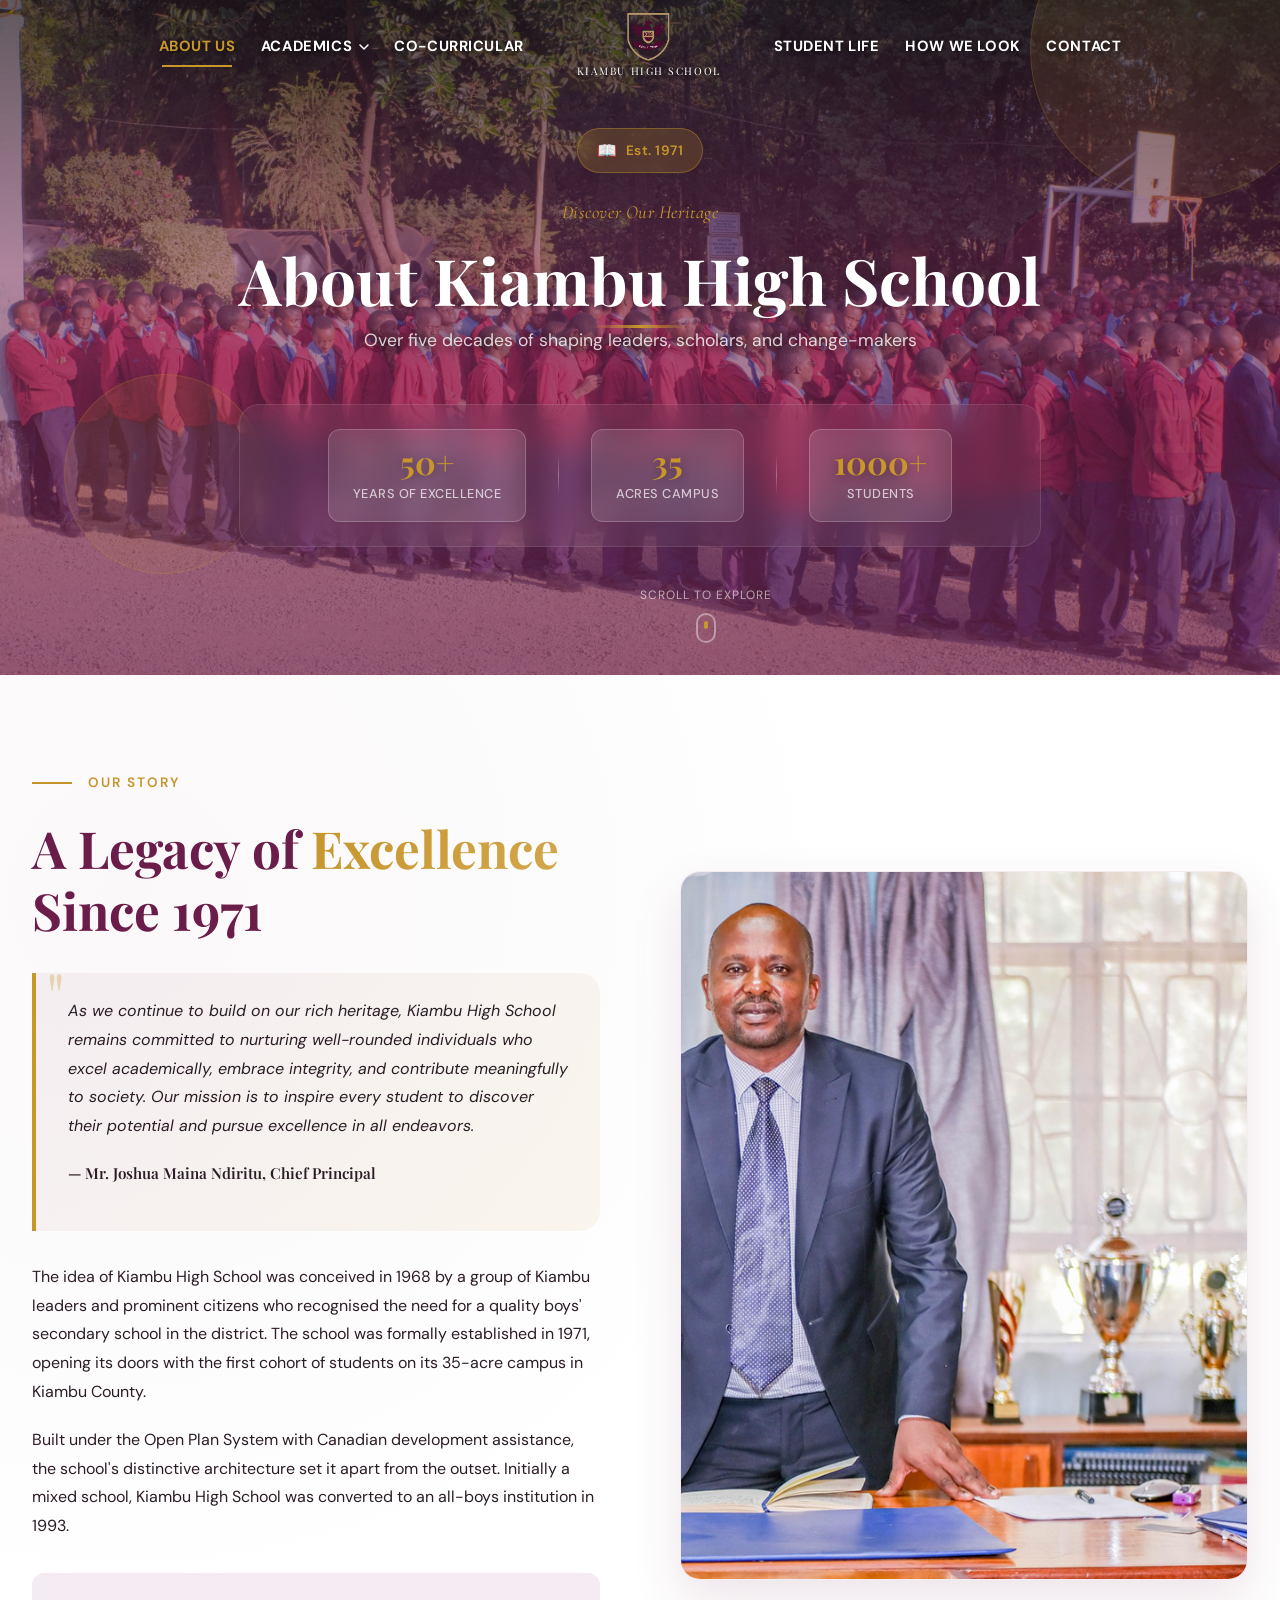
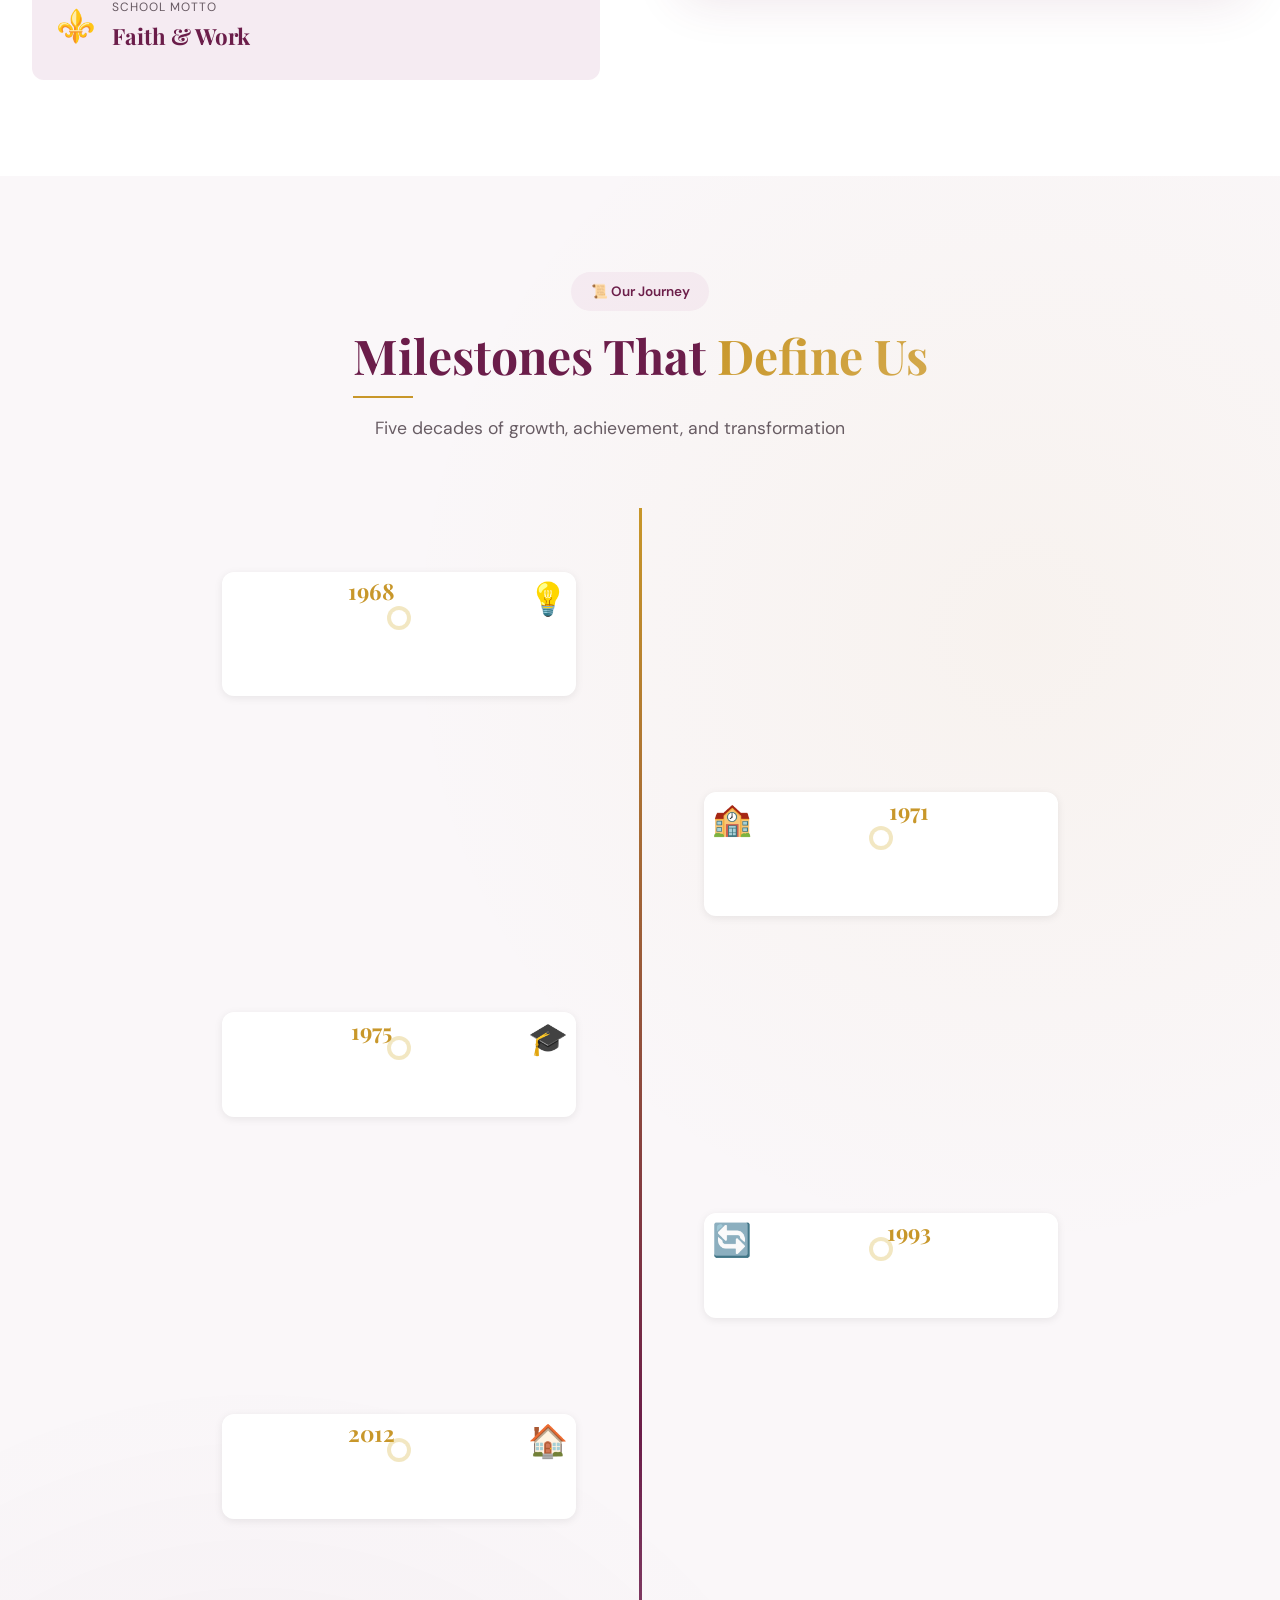
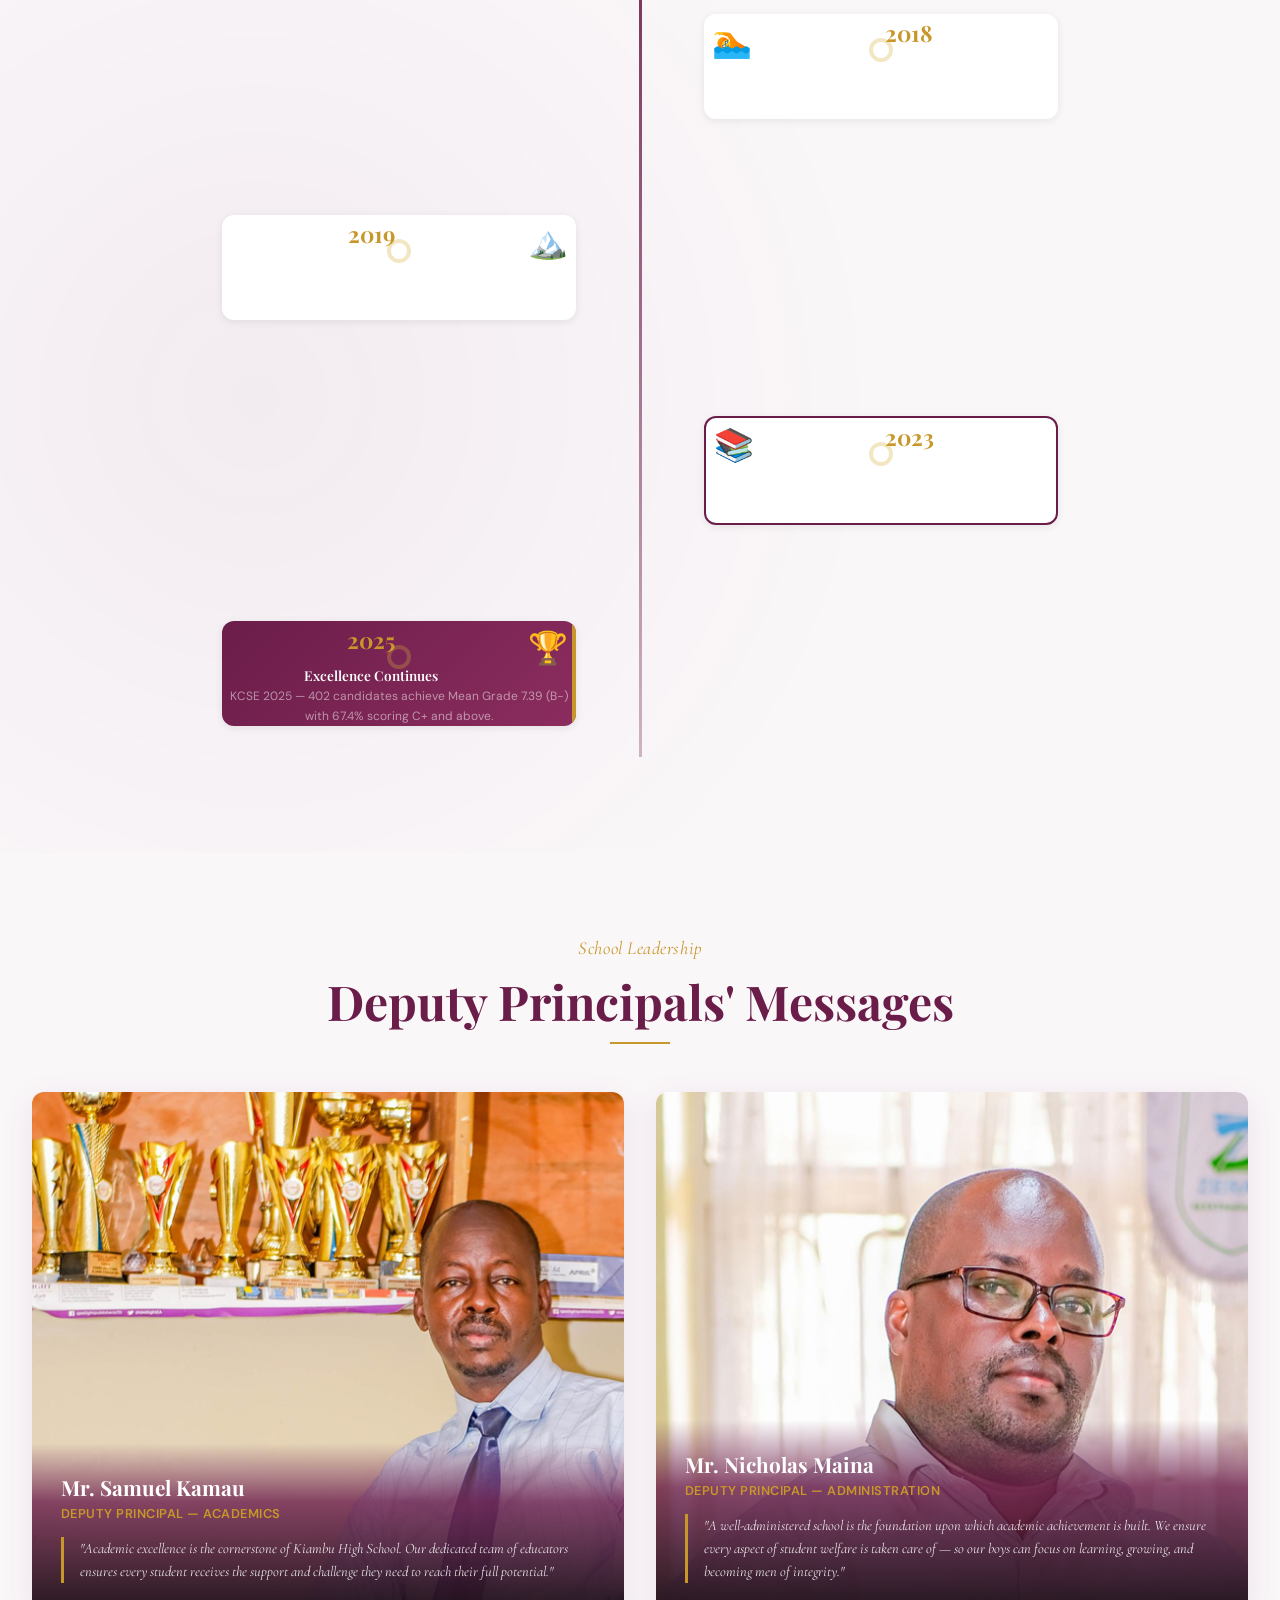
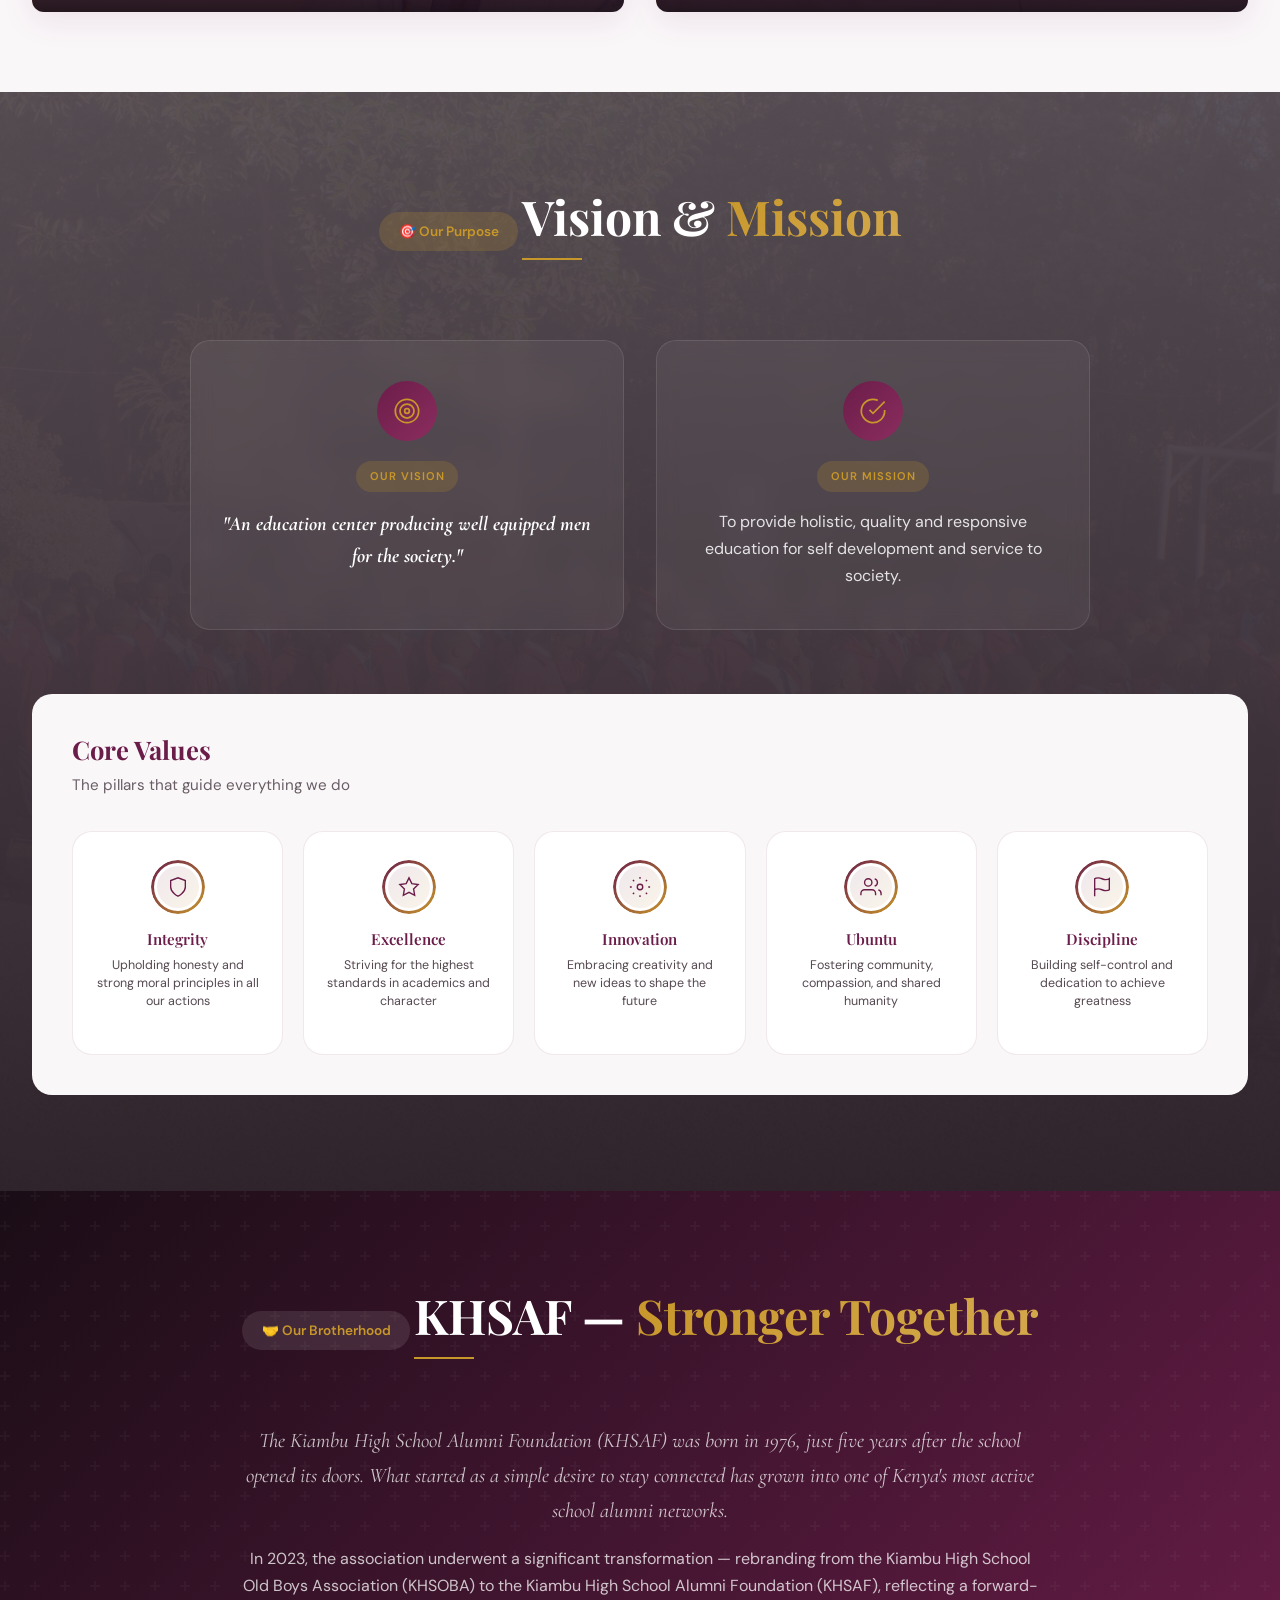
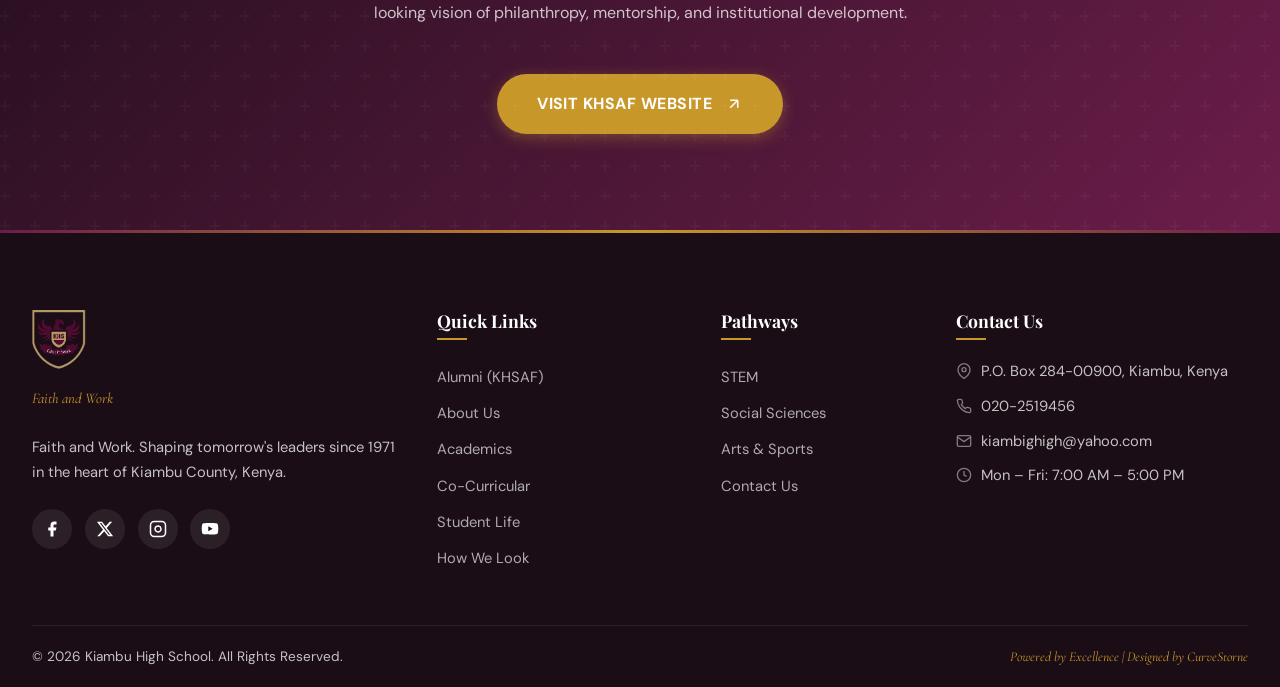
==== commit 2064bac3: "Swap leadership sections: Deputy Principals to about page, Deans to academics page" ====
--- a/about.html
+++ b/about.html
@@ -279,46 +279,29 @@
 </section>
 
 <!-- ============================================
-     PRINCIPAL'S MESSAGE
+     DEPUTY PRINCIPALS' MESSAGES
      ============================================ -->
-<section class="about-principal about-principal--redesigned">
-  <div class="principal-backdrop">
-    <img src="images/PRINCIPAL1.jpg" alt="Principal Mr. Joshua Maina Ndiritu" loading="lazy">
-  </div>
-  
-  <div class="principal-content-wrapper">
-    <div class="principal-quote-panel">
-      <span class="section-badge">✉️ Principal's Message</span>
-      <div class="quote-mark">"</div>
-      <blockquote class="principal-quote">
-        Excellence is not a destination but a journey we undertake together. At Kiambu High School, we walk this path with faith and purpose, committed to each student's success.
-      </blockquote>
-      <div class="principal-attribution">
-        <div class="principal-info">
-          <strong>Mr. Joshua Maina Ndiritu</strong>
-          <span>Chief Principal, Kiambu High School</span>
-        </div>
-      </div>
-    </div>
-  </div>
-  
-  <div class="principal-cards-strip">
-    <div class="container">
-      <div class="principal-message-grid principal-message-grid--compact">
-        <div class="message-card message-card--light">
-          <div class="message-icon">🎓</div>
-          <h4>Academic Excellence</h4>
-          <p>Mean Grade 7.39 (B−) with 67.4% scoring C+ and above in 2025 KCSE.</p>
-        </div>
-        <div class="message-card message-card--light">
-          <div class="message-icon">🏊</div>
-          <h4>World-Class Facilities</h4>
-          <p>35-acre campus with semi-Olympic pool, modern labs, and ICT centres.</p>
-        </div>
-        <div class="message-card message-card--light">
-          <div class="message-icon">🌟</div>
-          <h4>Holistic Development</h4>
-          <p>Nurturing leaders through sports, arts, clubs, and character formation.</p>
+<section class="deputy-section">
+  <div class="container text-center">
+    <p class="section-label reveal">School Leadership</p>
+    <h2 class="section-title section-title-center reveal">Deputy Principals' Messages</h2>
+  </div>
+  <div class="container">
+    <div class="deputy-grid">
+      <div class="deputy-card reveal">
+        <img src="images/DEPUTY_PRINCIPAL_ACADEMICS.png" alt="Mr. Samuel Kamau" class="deputy-bg" loading="lazy">
+        <div class="deputy-overlay">
+          <h4>Mr. Samuel Kamau</h4>
+          <p class="deputy-title">Deputy Principal — Academics</p>
+          <p class="deputy-quote">"Academic excellence is the cornerstone of Kiambu High School. Our dedicated team of educators ensures every student receives the support and challenge they need to reach their full potential."</p>
+        </div>
+      </div>
+      <div class="deputy-card reveal reveal-delay-1">
+        <img src="images/DEPUTY_PRINCIPAL_ADMINISTRATION.png" alt="Mr. Nicholas Maina" class="deputy-bg" loading="lazy">
+        <div class="deputy-overlay">
+          <h4>Mr. Nicholas Maina</h4>
+          <p class="deputy-title">Deputy Principal — Administration</p>
+          <p class="deputy-quote">"A well-administered school is the foundation upon which academic achievement is built. We ensure every aspect of student welfare is taken care of — so our boys can focus on learning, growing, and becoming men of integrity."</p>
         </div>
       </div>
     </div>
--- a/styles/main.css
+++ b/styles/main.css
@@ -6206,6 +6206,14 @@
   padding-left: 1rem;
 }
 
+.deputy-bio {
+  font-size: 0.75rem;
+  color: var(--gold);
+  font-weight: 500;
+  margin-bottom: 0.75rem;
+  letter-spacing: 0.5px;
+}
+
 /* ============================================
    DEPARTMENTS PATHWAY REDESIGN
    ============================================ */
@@ -6520,7 +6528,924 @@
 }
 
 /* ============================================
-   22. RESPONSIVE
+   22. STUDENT LIFE PAGE - MODERN REDESIGN
+   ============================================ */
+
+/* Full-Screen Hero */
+.studentlife-hero {
+  position: relative;
+  min-height: 100vh;
+  display: flex;
+  flex-direction: column;
+  justify-content: center;
+  align-items: center;
+  text-align: center;
+  overflow: hidden;
+}
+
+.studentlife-hero-bg {
+  position: absolute;
+  inset: 0;
+  background-size: cover;
+  background-position: center;
+  transform: scale(1.05);
+  animation: heroZoom 20s ease-in-out infinite alternate;
+}
+
+@keyframes heroZoom {
+  0% { transform: scale(1.05); }
+  100% { transform: scale(1.15); }
+}
+
+.studentlife-hero-overlay {
+  position: absolute;
+  inset: 0;
+  background: linear-gradient(180deg, rgba(26, 13, 22, 0.7) 0%, rgba(26, 13, 22, 0.85) 100%);
+}
+
+.studentlife-hero-content {
+  position: relative;
+  z-index: 2;
+  max-width: 900px;
+  padding: 0 2rem;
+  margin-bottom: 4rem;
+}
+
+.studentlife-hero-content .hero-eyebrow {
+  font-family: var(--font-sans);
+  font-size: 0.85rem;
+  font-weight: 600;
+  text-transform: uppercase;
+  letter-spacing: 3px;
+  color: var(--gold);
+  margin-bottom: 1.5rem;
+}
+
+.studentlife-hero-content h1 {
+  font-family: var(--font-serif);
+  font-size: clamp(2.5rem, 6vw, 4.5rem);
+  font-weight: 700;
+  color: #fff;
+  line-height: 1.1;
+  margin-bottom: 1.5rem;
+}
+
+.studentlife-hero-content .hero-description {
+  font-size: clamp(1rem, 2vw, 1.25rem);
+  color: rgba(255, 255, 255, 0.85);
+  max-width: 700px;
+  margin: 0 auto 2rem;
+  line-height: 1.7;
+}
+
+.hero-actions {
+  display: flex;
+  gap: 1rem;
+  justify-content: center;
+  flex-wrap: wrap;
+}
+
+.btn-outline-light {
+  border: 2px solid rgba(255, 255, 255, 0.4);
+  color: #fff;
+  padding: 0.8rem 2rem;
+  border-radius: 50px;
+  font-weight: 600;
+  transition: all 0.3s ease;
+  background: transparent;
+  text-decoration: none;
+}
+
+.btn-outline-light:hover {
+  border-color: #fff;
+  background: rgba(255, 255, 255, 0.1);
+}
+
+.studentlife-hero-stats {
+  position: absolute;
+  bottom: 8rem;
+  left: 50%;
+  transform: translateX(-50%);
+  display: flex;
+  gap: 4rem;
+  z-index: 2;
+}
+
+.hero-stat-item {
+  text-align: center;
+}
+
+.hero-stat-item .stat-number {
+  display: block;
+  font-family: var(--font-serif);
+  font-size: 2.5rem;
+  font-weight: 700;
+  color: var(--gold);
+}
+
+.hero-stat-item .stat-label {
+  font-size: 0.85rem;
+  color: rgba(255, 255, 255, 0.7);
+  text-transform: uppercase;
+  letter-spacing: 1px;
+}
+
+.scroll-indicator {
+  position: absolute;
+  bottom: 2rem;
+  left: 50%;
+  transform: translateX(-50%);
+  display: flex;
+  flex-direction: column;
+  align-items: center;
+  gap: 0.5rem;
+  color: rgba(255, 255, 255, 0.6);
+  font-size: 0.75rem;
+  text-transform: uppercase;
+  letter-spacing: 2px;
+  z-index: 2;
+  animation: bounce 2s infinite;
+}
+
+@keyframes bounce {
+  0%, 100% { transform: translateX(-50%) translateY(0); }
+  50% { transform: translateX(-50%) translateY(10px); }
+}
+
+/* Campus Overview */
+.campus-overview-grid {
+  display: grid;
+  grid-template-columns: 1fr 1fr;
+  gap: 4rem;
+  align-items: center;
+}
+
+.campus-overview-content .lead-text {
+  font-size: 1.15rem;
+  color: var(--text-light);
+  margin-bottom: 2rem;
+  line-height: 1.8;
+}
+
+.campus-features {
+  display: flex;
+  flex-direction: column;
+  gap: 1.5rem;
+}
+
+.campus-feature {
+  display: flex;
+  gap: 1rem;
+  align-items: flex-start;
+}
+
+.campus-feature .feature-icon {
+  width: 48px;
+  height: 48px;
+  background: linear-gradient(135deg, var(--primary) 0%, var(--primary-dark) 100%);
+  border-radius: 12px;
+  display: flex;
+  align-items: center;
+  justify-content: center;
+  flex-shrink: 0;
+}
+
+.campus-feature .feature-icon svg {
+  width: 24px;
+  height: 24px;
+  stroke: #fff;
+}
+
+.campus-feature .feature-text h4 {
+  font-size: 1rem;
+  font-weight: 600;
+  color: var(--dark);
+  margin-bottom: 0.25rem;
+}
+
+.campus-feature .feature-text p {
+  font-size: 0.9rem;
+  color: var(--text-light);
+  margin: 0;
+}
+
+.campus-overview-images .image-stack {
+  position: relative;
+  padding: 2rem;
+}
+
+.image-stack .stack-img-1 {
+  width: 100%;
+  border-radius: var(--radius);
+  box-shadow: var(--shadow-lg);
+}
+
+.image-stack .stack-img-2 {
+  position: absolute;
+  bottom: 0;
+  right: 0;
+  width: 60%;
+  border-radius: var(--radius);
+  box-shadow: var(--shadow-lg);
+  border: 4px solid #fff;
+}
+
+.image-stack .image-accent {
+  position: absolute;
+  top: 0;
+  left: 0;
+  width: 100px;
+  height: 100px;
+  background: var(--gold);
+  opacity: 0.3;
+  border-radius: var(--radius);
+  z-index: -1;
+}
+
+/* Daily Life Timeline */
+.daily-life {
+  background: var(--dark);
+  color: #fff;
+}
+
+.daily-life .section-label {
+  color: var(--gold);
+}
+
+.daily-life .section-title {
+  color: #fff;
+}
+
+.daily-life .section-subtitle {
+  color: rgba(255, 255, 255, 0.7);
+}
+
+.timeline-wrapper {
+  overflow-x: auto;
+  padding: 2rem 0;
+  margin-top: 2rem;
+}
+
+.timeline {
+  display: flex;
+  gap: 0;
+  min-width: max-content;
+  position: relative;
+}
+
+.timeline::before {
+  content: '';
+  position: absolute;
+  top: 50%;
+  left: 0;
+  right: 0;
+  height: 2px;
+  background: linear-gradient(90deg, var(--gold) 0%, rgba(212, 175, 55, 0.3) 100%);
+  transform: translateY(-50%);
+}
+
+.timeline-item {
+  display: flex;
+  flex-direction: column;
+  align-items: center;
+  position: relative;
+  min-width: 140px;
+}
+
+.timeline-item::before {
+  content: '';
+  width: 16px;
+  height: 16px;
+  background: var(--gold);
+  border-radius: 50%;
+  position: absolute;
+  top: 50%;
+  transform: translateY(-50%);
+  z-index: 2;
+  box-shadow: 0 0 0 4px rgba(212, 175, 55, 0.3);
+}
+
+.timeline-time {
+  font-family: var(--font-sans);
+  font-size: 0.8rem;
+  font-weight: 700;
+  color: var(--gold);
+  margin-bottom: 2rem;
+  background: var(--dark);
+  padding: 0.25rem 0.5rem;
+  border-radius: 4px;
+}
+
+.timeline-content {
+  text-align: center;
+  margin-top: 2rem;
+  padding: 0 0.5rem;
+}
+
+.timeline-content h4 {
+  font-size: 0.85rem;
+  font-weight: 600;
+  color: #fff;
+  margin-bottom: 0.25rem;
+}
+
+.timeline-content p {
+  font-size: 0.75rem;
+  color: rgba(255, 255, 255, 0.6);
+  margin: 0;
+}
+
+/* Boarding Houses */
+.houses-grid {
+  display: grid;
+  grid-template-columns: repeat(auto-fill, minmax(180px, 1fr));
+  gap: 1.5rem;
+  margin-top: 3rem;
+}
+
+.house-card {
+  background: #fff;
+  border-radius: var(--radius);
+  padding: 1.5rem;
+  text-align: center;
+  transition: all 0.3s ease;
+  border: 1px solid rgba(0, 0, 0, 0.08);
+}
+
+.house-card:hover {
+  transform: translateY(-5px);
+  box-shadow: var(--shadow-lg);
+}
+
+.house-card .house-icon {
+  font-size: 2rem;
+  margin-bottom: 0.75rem;
+}
+
+.house-card h4 {
+  font-size: 1rem;
+  font-weight: 600;
+  color: var(--dark);
+  margin-bottom: 0.25rem;
+}
+
+.house-card .house-type {
+  font-size: 0.75rem;
+  color: var(--text-light);
+  text-transform: uppercase;
+  letter-spacing: 1px;
+}
+
+.house-card--highlight {
+  background: linear-gradient(135deg, var(--primary) 0%, var(--primary-dark) 100%);
+  grid-column: span 2;
+}
+
+.house-card--highlight h4,
+.house-card--highlight .house-type {
+  color: #fff;
+}
+
+.houses-info {
+  margin-top: 2rem;
+  color: var(--text-light);
+  font-size: 0.95rem;
+}
+
+/* Facilities Grid */
+.facilities-grid {
+  display: grid;
+  grid-template-columns: repeat(4, 1fr);
+  gap: 1.5rem;
+  margin-top: 3rem;
+}
+
+.facility-card {
+  background: #fff;
+  border-radius: var(--radius);
+  padding: 2rem;
+  text-align: center;
+  transition: all 0.3s ease;
+  border: 1px solid rgba(0, 0, 0, 0.08);
+}
+
+.facility-card:hover {
+  transform: translateY(-5px);
+  box-shadow: var(--shadow-lg);
+  border-color: var(--primary);
+}
+
+.facility-icon {
+  width: 60px;
+  height: 60px;
+  background: linear-gradient(135deg, var(--primary) 0%, var(--primary-dark) 100%);
+  border-radius: 50%;
+  display: flex;
+  align-items: center;
+  justify-content: center;
+  margin: 0 auto 1rem;
+}
+
+.facility-icon svg {
+  width: 28px;
+  height: 28px;
+  stroke: #fff;
+}
+
+.facility-card h4 {
+  font-size: 1rem;
+  font-weight: 600;
+  color: var(--dark);
+  margin-bottom: 0.5rem;
+}
+
+.facility-card p {
+  font-size: 0.85rem;
+  color: var(--text-light);
+  margin: 0;
+  line-height: 1.6;
+}
+
+/* Leadership Message */
+.leadership-grid {
+  max-width: 1000px;
+  margin: 0 auto;
+}
+
+.leadership-card {
+  display: grid;
+  grid-template-columns: 400px 1fr;
+  gap: 3rem;
+  align-items: center;
+  background: #fff;
+  border-radius: var(--radius-lg);
+  overflow: hidden;
+  box-shadow: var(--shadow-lg);
+}
+
+.leadership-image {
+  position: relative;
+}
+
+.leadership-image img {
+  width: 100%;
+  height: 100%;
+  object-fit: cover;
+}
+
+.leadership-accent {
+  position: absolute;
+  bottom: -20px;
+  right: -20px;
+  width: 100px;
+  height: 100px;
+  background: var(--gold);
+  opacity: 0.5;
+  border-radius: var(--radius);
+}
+
+.leadership-content {
+  padding: 3rem;
+}
+
+.leadership-content h3 {
+  font-size: 1.75rem;
+  color: var(--dark);
+  margin-bottom: 1rem;
+}
+
+.leadership-content blockquote {
+  font-family: var(--font-alt);
+  font-size: 1.1rem;
+  font-style: italic;
+  color: var(--text-light);
+  line-height: 1.8;
+  margin: 0 0 1.5rem;
+  padding-left: 1.5rem;
+  border-left: 3px solid var(--gold);
+}
+
+.leadership-name strong {
+  display: block;
+  font-size: 1.1rem;
+  color: var(--dark);
+}
+
+.leadership-name span {
+  font-size: 0.9rem;
+  color: var(--primary);
+}
+
+/* Wellness Section */
+.wellness-grid {
+  display: grid;
+  grid-template-columns: 1fr 400px;
+  gap: 4rem;
+  align-items: center;
+}
+
+.wellness-content .lead-text {
+  font-size: 1.1rem;
+  color: var(--text-light);
+  margin-bottom: 2rem;
+  line-height: 1.8;
+}
+
+.wellness-services {
+  display: grid;
+  grid-template-columns: 1fr 1fr;
+  gap: 1.5rem;
+}
+
+.wellness-item {
+  display: flex;
+  gap: 1rem;
+  align-items: flex-start;
+}
+
+.wellness-item .wellness-icon {
+  font-size: 1.5rem;
+  flex-shrink: 0;
+}
+
+.wellness-item h4 {
+  font-size: 0.95rem;
+  font-weight: 600;
+  color: var(--dark);
+  margin-bottom: 0.25rem;
+}
+
+.wellness-item p {
+  font-size: 0.85rem;
+  color: var(--text-light);
+  margin: 0;
+}
+
+.wellness-profile {
+  position: relative;
+}
+
+.wellness-profile img {
+  width: 100%;
+  border-radius: var(--radius-lg);
+  box-shadow: var(--shadow-lg);
+}
+
+.wellness-profile-info {
+  position: absolute;
+  bottom: -30px;
+  left: 20px;
+  right: 20px;
+  background: #fff;
+  padding: 1.5rem;
+  border-radius: var(--radius);
+  box-shadow: var(--shadow-lg);
+}
+
+.wellness-profile-info h4 {
+  font-size: 1.1rem;
+  color: var(--dark);
+  margin-bottom: 0.25rem;
+}
+
+.wellness-profile-info span {
+  display: block;
+  font-size: 0.85rem;
+  color: var(--primary);
+  margin-bottom: 0.5rem;
+}
+
+.wellness-profile-info p {
+  font-size: 0.85rem;
+  color: var(--text-light);
+  font-style: italic;
+  margin: 0;
+}
+
+/* Student Leadership Modern */
+.student-leadership-modern {
+  background: linear-gradient(180deg, #fff 0%, #f8f6f4 100%);
+}
+
+.captains-showcase {
+  display: grid;
+  grid-template-columns: repeat(2, 1fr);
+  gap: 3rem;
+  margin-top: 3rem;
+  margin-bottom: 4rem;
+}
+
+.captain-card {
+  display: grid;
+  grid-template-columns: 200px 1fr;
+  gap: 2rem;
+  background: #fff;
+  border-radius: var(--radius-lg);
+  overflow: hidden;
+  box-shadow: var(--shadow);
+  align-items: center;
+}
+
+.captain-image img {
+  width: 100%;
+  height: 250px;
+  object-fit: cover;
+}
+
+.captain-info {
+  padding: 1.5rem;
+}
+
+.captain-badge {
+  display: inline-block;
+  background: linear-gradient(135deg, var(--gold) 0%, #c9a227 100%);
+  color: var(--dark);
+  font-size: 0.7rem;
+  font-weight: 700;
+  text-transform: uppercase;
+  letter-spacing: 1px;
+  padding: 0.4rem 1rem;
+  border-radius: 50px;
+  margin-bottom: 0.75rem;
+}
+
+.captain-info h3 {
+  font-size: 1.3rem;
+  color: var(--dark);
+  margin-bottom: 0.5rem;
+}
+
+.captain-quote {
+  font-size: 0.9rem;
+  color: var(--text-light);
+  font-style: italic;
+  line-height: 1.6;
+  margin: 0;
+}
+
+.prefects-section {
+  text-align: center;
+}
+
+.prefects-title {
+  font-size: 1.5rem;
+  color: var(--dark);
+  margin-bottom: 2rem;
+}
+
+.prefects-modern-grid {
+  display: grid;
+  grid-template-columns: repeat(4, 1fr);
+  gap: 2rem;
+}
+
+.prefect-modern-card {
+  background: #fff;
+  border-radius: var(--radius);
+  padding: 1.5rem;
+  text-align: center;
+  transition: all 0.3s ease;
+  border: 1px solid rgba(0, 0, 0, 0.08);
+}
+
+.prefect-modern-card:hover {
+  transform: translateY(-5px);
+  box-shadow: var(--shadow-lg);
+}
+
+.prefect-avatar {
+  width: 80px;
+  height: 80px;
+  margin: 0 auto 1rem;
+  border-radius: 50%;
+  overflow: hidden;
+  border: 3px solid var(--gold);
+}
+
+.prefect-avatar img {
+  width: 100%;
+  height: 100%;
+  object-fit: cover;
+}
+
+.prefect-modern-card h4 {
+  font-size: 0.95rem;
+  color: var(--dark);
+  margin-bottom: 0.25rem;
+}
+
+.prefect-role {
+  font-size: 0.8rem;
+  color: var(--primary);
+  font-weight: 500;
+}
+
+/* Student Voices */
+.student-voices {
+  background: var(--dark);
+}
+
+.student-voices .section-label {
+  color: var(--gold);
+}
+
+.student-voices .section-title {
+  color: #fff;
+}
+
+.voices-grid {
+  display: grid;
+  grid-template-columns: repeat(3, 1fr);
+  gap: 2rem;
+  margin-top: 3rem;
+}
+
+.voice-card {
+  background: rgba(255, 255, 255, 0.05);
+  border-radius: var(--radius);
+  padding: 2rem;
+  border: 1px solid rgba(255, 255, 255, 0.1);
+}
+
+.voice-content {
+  margin-bottom: 1.5rem;
+}
+
+.quote-icon {
+  font-family: Georgia, serif;
+  font-size: 4rem;
+  line-height: 1;
+  color: var(--gold);
+  opacity: 0.5;
+  margin-bottom: -1.5rem;
+}
+
+.voice-content p {
+  font-size: 0.95rem;
+  color: rgba(255, 255, 255, 0.85);
+  line-height: 1.7;
+  font-style: italic;
+}
+
+.voice-author {
+  display: flex;
+  gap: 1rem;
+  align-items: center;
+}
+
+.voice-author img {
+  width: 50px;
+  height: 50px;
+  border-radius: 50%;
+  object-fit: cover;
+}
+
+.voice-author strong {
+  display: block;
+  color: #fff;
+  font-size: 0.95rem;
+}
+
+.voice-author span {
+  font-size: 0.8rem;
+  color: rgba(255, 255, 255, 0.6);
+}
+
+/* Fees Section */
+.fees-section {
+  padding: 6rem 0;
+}
+
+.fees-card {
+  display: grid;
+  grid-template-columns: 1fr 1fr;
+  background: linear-gradient(135deg, var(--primary) 0%, var(--primary-dark) 100%);
+  border-radius: var(--radius-lg);
+  overflow: hidden;
+  box-shadow: var(--shadow-xl);
+}
+
+.fees-content {
+  padding: 4rem;
+  color: #fff;
+}
+
+.fees-content .section-label {
+  color: var(--gold);
+}
+
+.fees-content h2 {
+  font-size: 2rem;
+  color: #fff;
+  margin-bottom: 1.5rem;
+}
+
+.fees-amount {
+  display: flex;
+  align-items: baseline;
+  gap: 0.5rem;
+  margin-bottom: 1rem;
+}
+
+.fees-amount .currency {
+  font-size: 1.5rem;
+  font-weight: 600;
+}
+
+.fees-amount .amount {
+  font-family: var(--font-serif);
+  font-size: 3.5rem;
+  font-weight: 700;
+  color: var(--gold);
+}
+
+.fees-amount .period {
+  font-size: 1rem;
+  opacity: 0.8;
+}
+
+.fees-note {
+  font-size: 0.95rem;
+  opacity: 0.9;
+  margin-bottom: 1.5rem;
+  line-height: 1.6;
+}
+
+.fees-includes {
+  display: flex;
+  flex-wrap: wrap;
+  gap: 0.75rem;
+  margin-bottom: 2rem;
+}
+
+.fee-item {
+  background: rgba(255, 255, 255, 0.15);
+  padding: 0.5rem 1rem;
+  border-radius: 50px;
+  font-size: 0.85rem;
+}
+
+.fees-image {
+  position: relative;
+}
+
+.fees-image img {
+  width: 100%;
+  height: 100%;
+  object-fit: cover;
+}
+
+/* Application CTA */
+.application-cta {
+  position: relative;
+  padding: 6rem 0;
+  overflow: hidden;
+}
+
+.application-cta .cta-bg {
+  position: absolute;
+  inset: 0;
+  background-size: cover;
+  background-position: center;
+  background-attachment: fixed;
+}
+
+.application-cta .cta-overlay {
+  position: absolute;
+  inset: 0;
+  background: linear-gradient(135deg, rgba(107, 29, 74, 0.9) 0%, rgba(26, 13, 22, 0.95) 100%);
+}
+
+.application-cta .cta-content {
+  position: relative;
+  z-index: 2;
+  text-align: center;
+  max-width: 700px;
+  margin: 0 auto;
+}
+
+.application-cta h2 {
+  font-family: var(--font-serif);
+  font-size: clamp(2rem, 4vw, 3rem);
+  color: #fff;
+  margin-bottom: 1rem;
+}
+
+.application-cta p {
+  font-size: 1.15rem;
+  color: rgba(255, 255, 255, 0.85);
+  margin-bottom: 2rem;
+}
+
+.cta-actions {
+  display: flex;
+  gap: 1rem;
+  justify-content: center;
+  flex-wrap: wrap;
+}
+
+/* ============================================
+   23. RESPONSIVE
    ============================================ */
 @media (max-width: 1280px) {
   .nav-link { font-size: 0.92rem; padding: 0.5rem 0.8rem; }
@@ -6558,6 +7483,22 @@
   .trustees-grid { grid-template-columns: repeat(2, 1fr); }
   .contact-grid { grid-template-columns: 1fr; }
   .about-logo-watermark { display: none; }
+
+  /* Student Life Page - 1024px */
+  .campus-overview-grid { grid-template-columns: 1fr; gap: 3rem; }
+  .campus-overview-images { order: -1; }
+  .facilities-grid { grid-template-columns: repeat(2, 1fr); }
+  .leadership-card { grid-template-columns: 1fr; }
+  .leadership-image { max-height: 400px; }
+  .wellness-grid { grid-template-columns: 1fr; gap: 3rem; }
+  .wellness-profile { order: -1; }
+  .captains-showcase { grid-template-columns: 1fr; gap: 2rem; }
+  .captain-card { grid-template-columns: 150px 1fr; }
+  .prefects-modern-grid { grid-template-columns: repeat(4, 1fr); }
+  .voices-grid { grid-template-columns: repeat(2, 1fr); }
+  .fees-card { grid-template-columns: 1fr; }
+  .fees-image { max-height: 300px; }
+  .studentlife-hero-stats { gap: 2rem; }
 }
 
 @media (max-width: 768px) {
@@ -6623,12 +7564,47 @@
   .vision-card-v2 { padding: 2rem 1.5rem; }
   .vision-card-v2 h3 { font-size: 1.1rem; }
   .about-vision--redesigned { padding: 4rem 0 3rem; }
+
+  /* Student Life Page - 768px */
+  .studentlife-hero { min-height: 100vh; }
+  .studentlife-hero-content h1 { font-size: 2.5rem; }
+  .studentlife-hero-stats { position: relative; bottom: auto; flex-wrap: wrap; gap: 1.5rem; justify-content: center; padding: 0 1rem; margin-top: 2rem; }
+  .hero-stat-item .stat-number { font-size: 2rem; }
+  .scroll-indicator { display: none; }
+  .campus-features { gap: 1rem; }
+  .image-stack .stack-img-2 { width: 50%; }
+  .timeline { padding-bottom: 2rem; }
+  .timeline-item { min-width: 120px; }
+  .houses-grid { grid-template-columns: repeat(2, 1fr); }
+  .house-card--highlight { grid-column: span 2; }
+  .facilities-grid { grid-template-columns: 1fr; }
+  .leadership-content { padding: 2rem; }
+  .wellness-services { grid-template-columns: 1fr; }
+  .wellness-profile-info { position: relative; bottom: auto; left: auto; right: auto; margin-top: 1rem; }
+  .captain-card { grid-template-columns: 1fr; }
+  .captain-image img { height: 200px; }
+  .prefects-modern-grid { grid-template-columns: repeat(2, 1fr); }
+  .voices-grid { grid-template-columns: 1fr; }
+  .fees-content { padding: 2.5rem; }
+  .fees-amount .amount { font-size: 2.5rem; }
+  .application-cta { padding: 4rem 0; }
 }
 
 @media (max-width: 480px) {
   .values-grid { grid-template-columns: 1fr 1fr; }
   .prefects-grid { grid-template-columns: 1fr; }
   .gallery-grid { grid-template-columns: 1fr; }
+
+  /* Student Life Page - 480px */
+  .studentlife-hero-content h1 { font-size: 2rem; }
+  .studentlife-hero-stats { gap: 1rem; }
+  .hero-stat-item .stat-number { font-size: 1.5rem; }
+  .hero-stat-item .stat-label { font-size: 0.7rem; }
+  .houses-grid { grid-template-columns: 1fr; }
+  .house-card--highlight { grid-column: span 1; }
+  .prefects-modern-grid { grid-template-columns: 1fr; }
+  .fees-content { padding: 1.5rem; }
+  .fees-includes { flex-direction: column; }
 }
 
 /* Print */
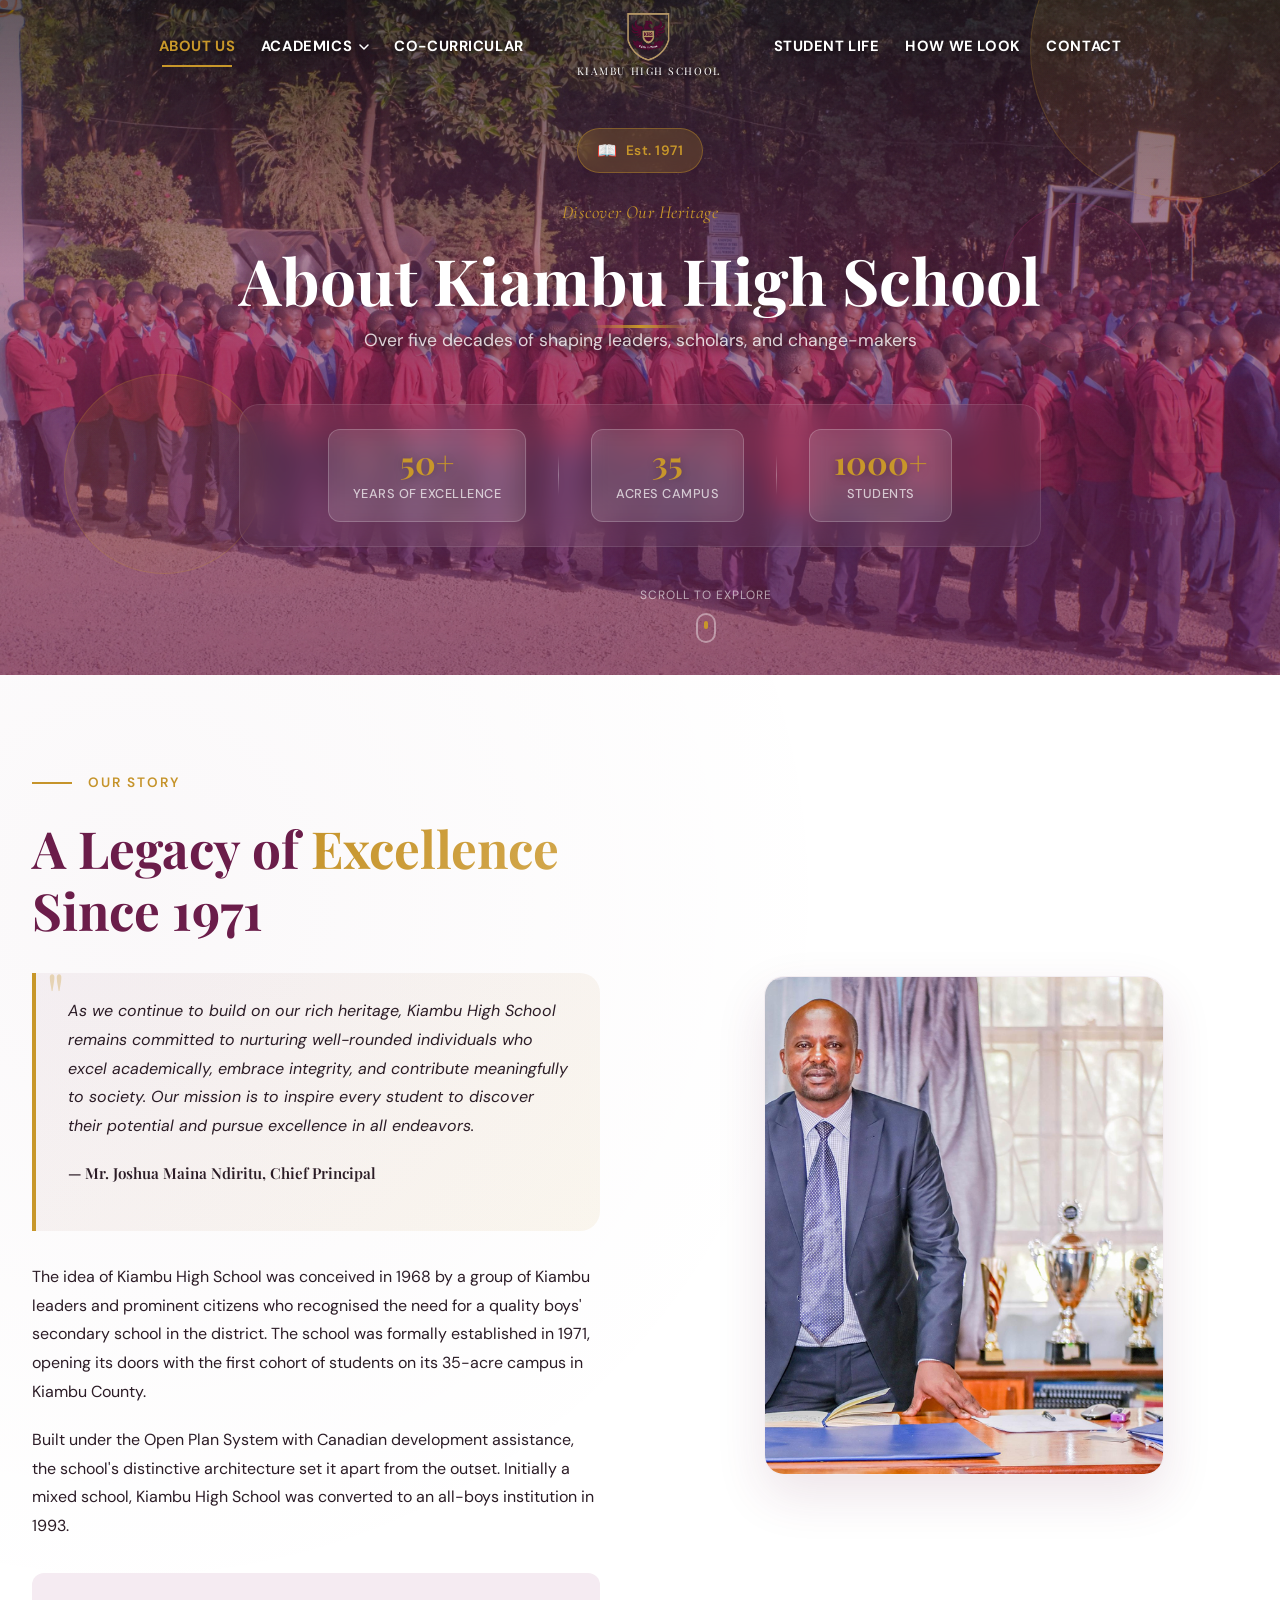
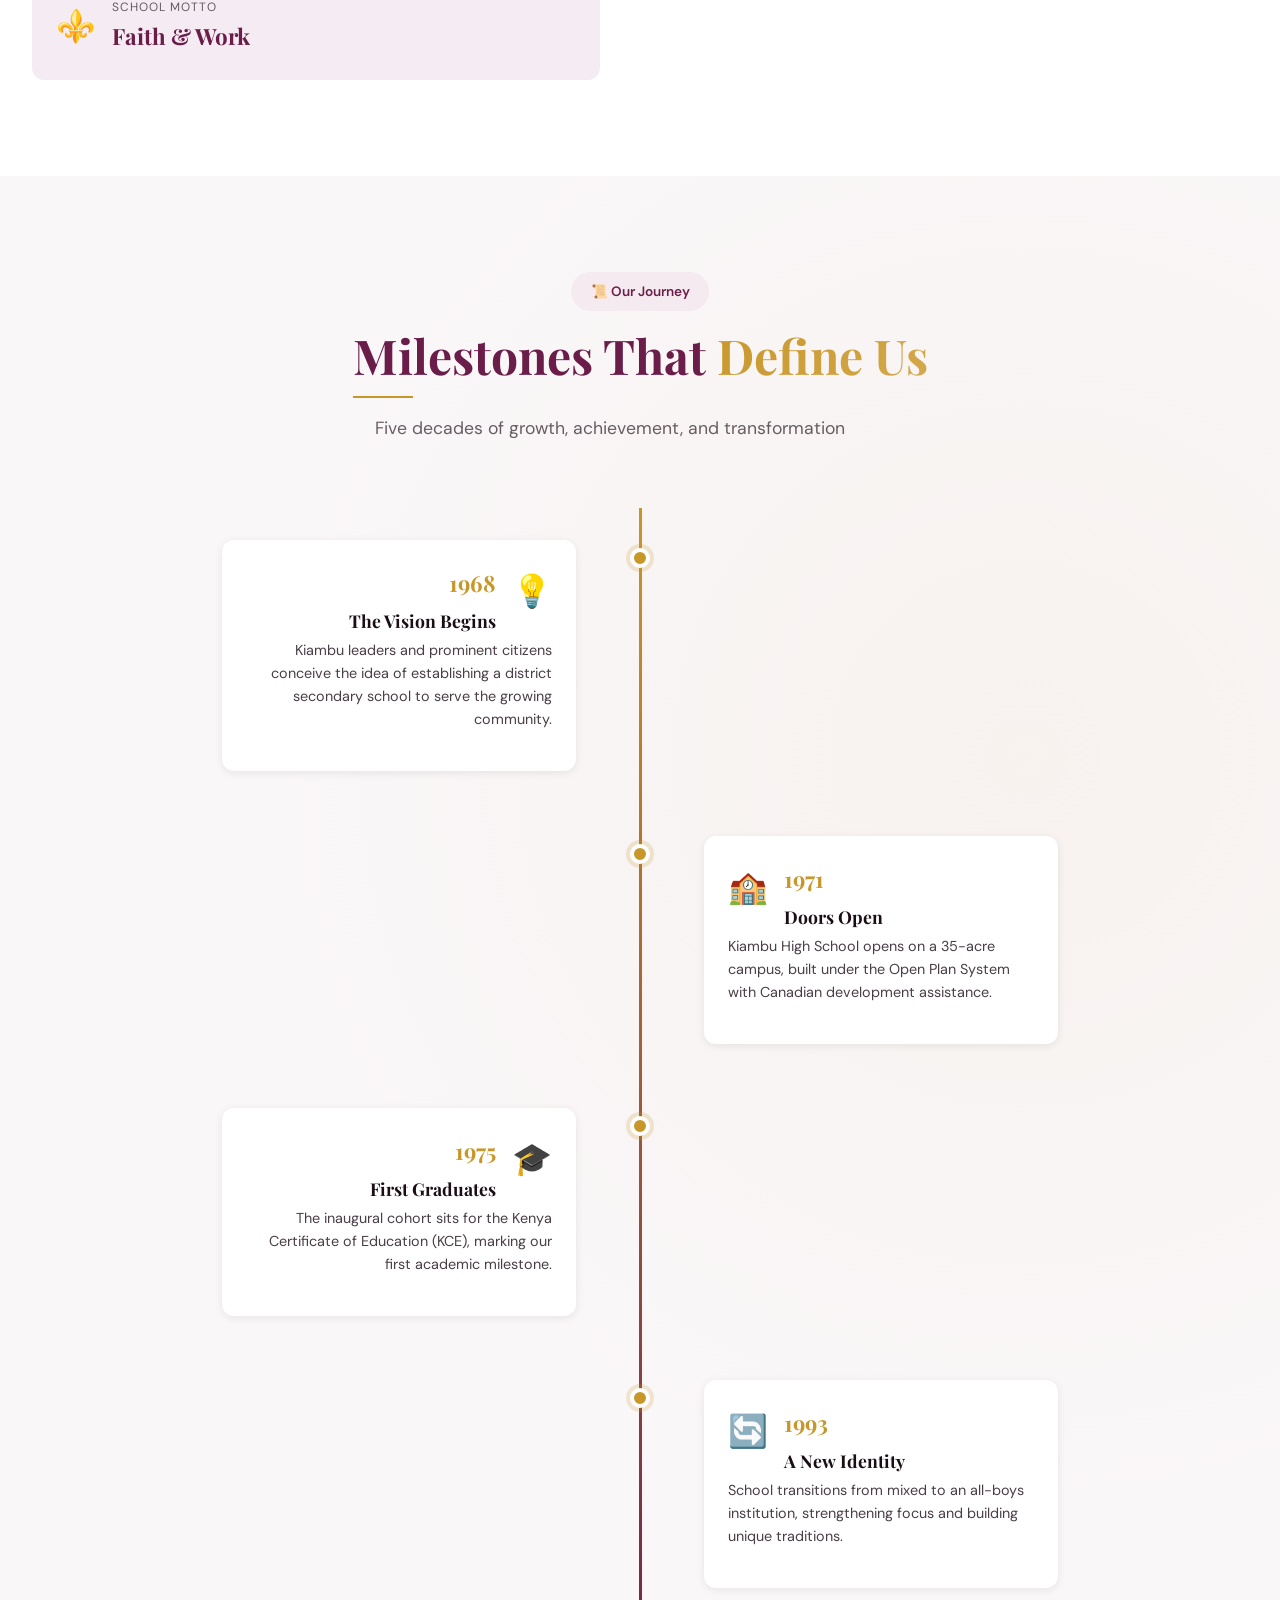
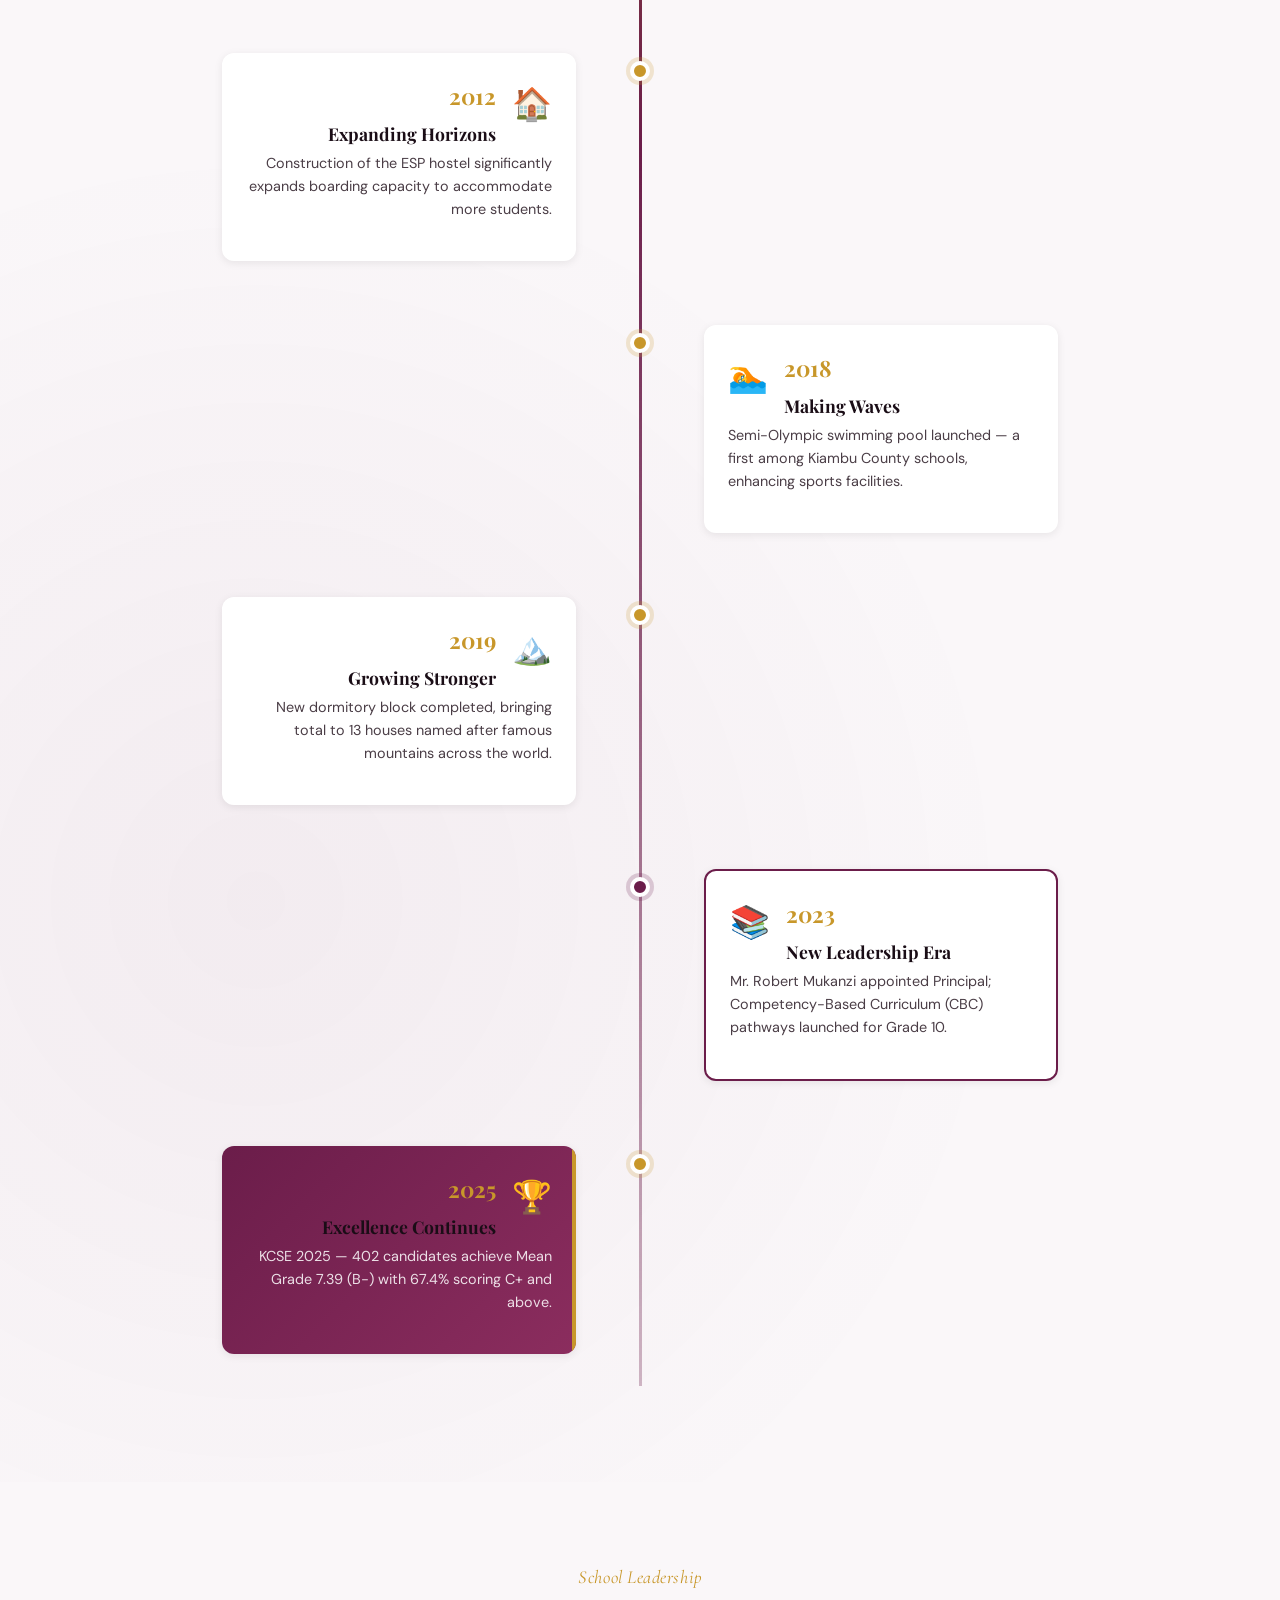
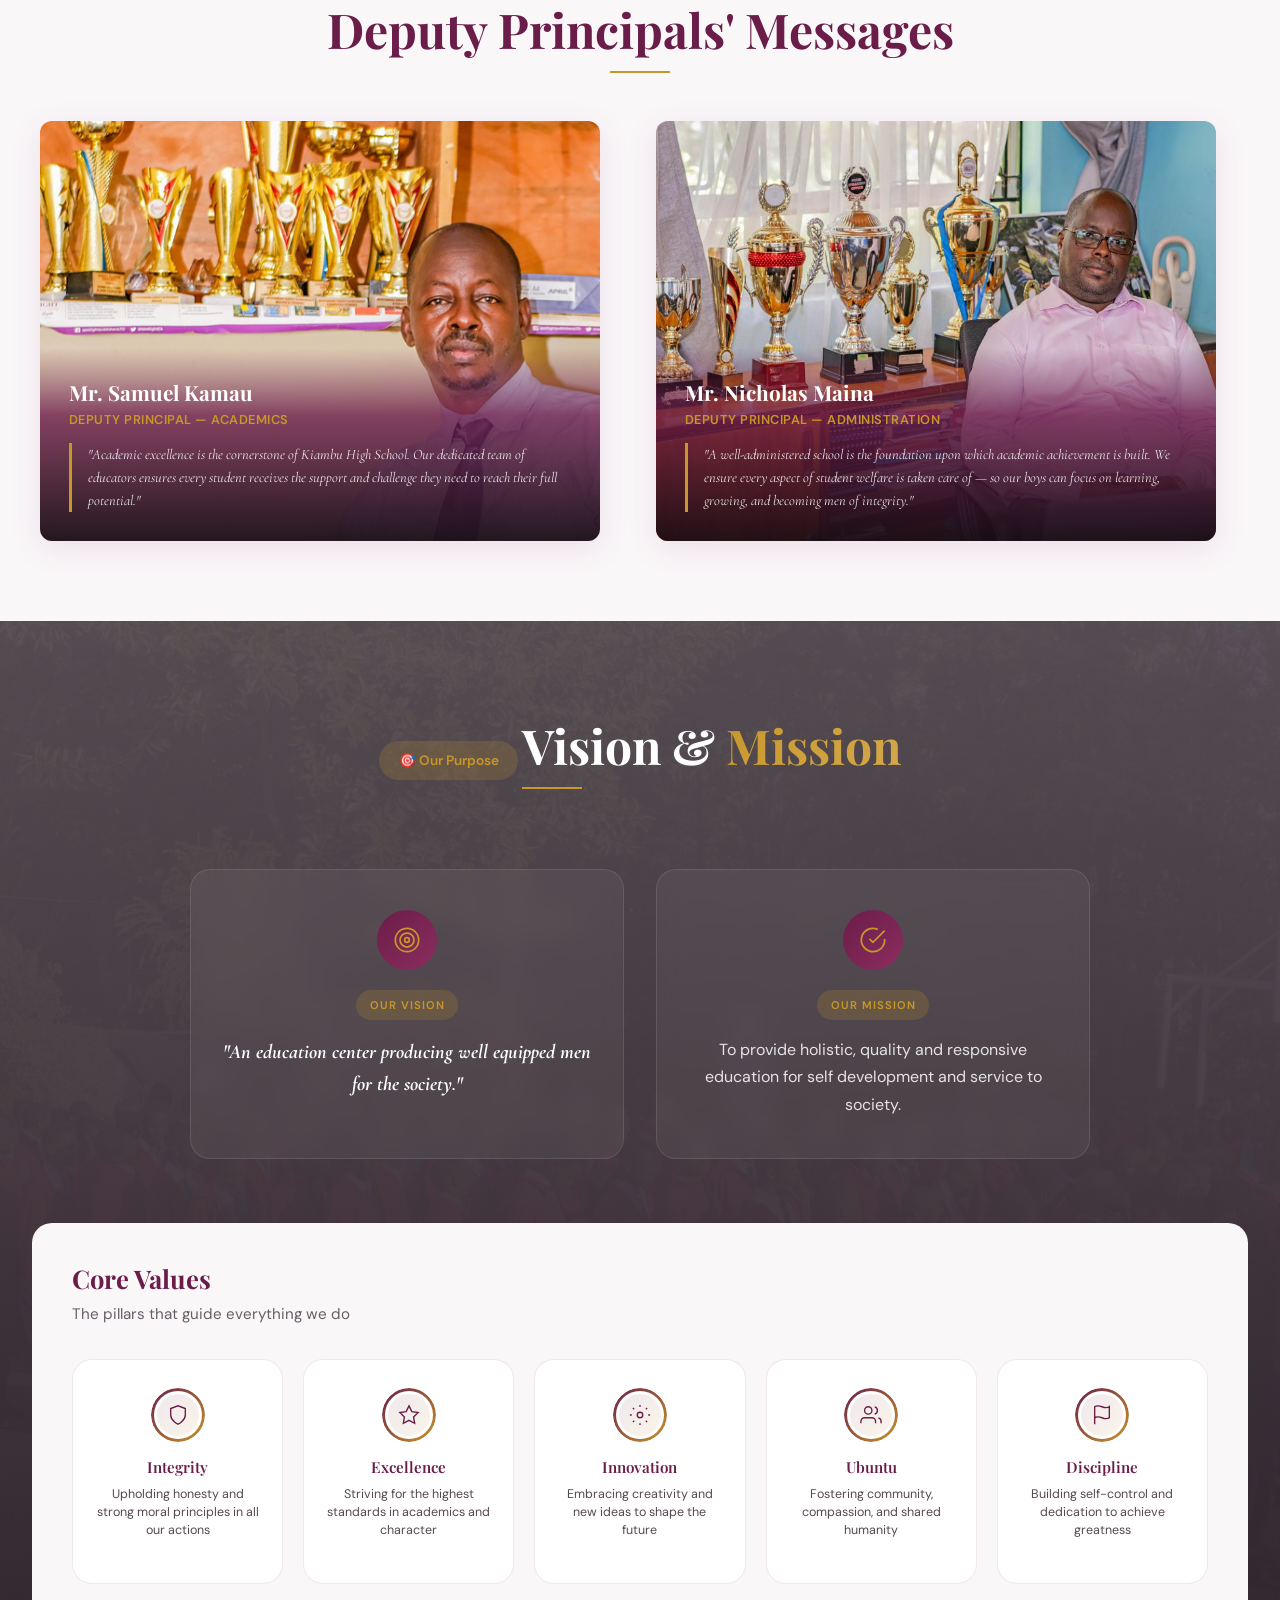
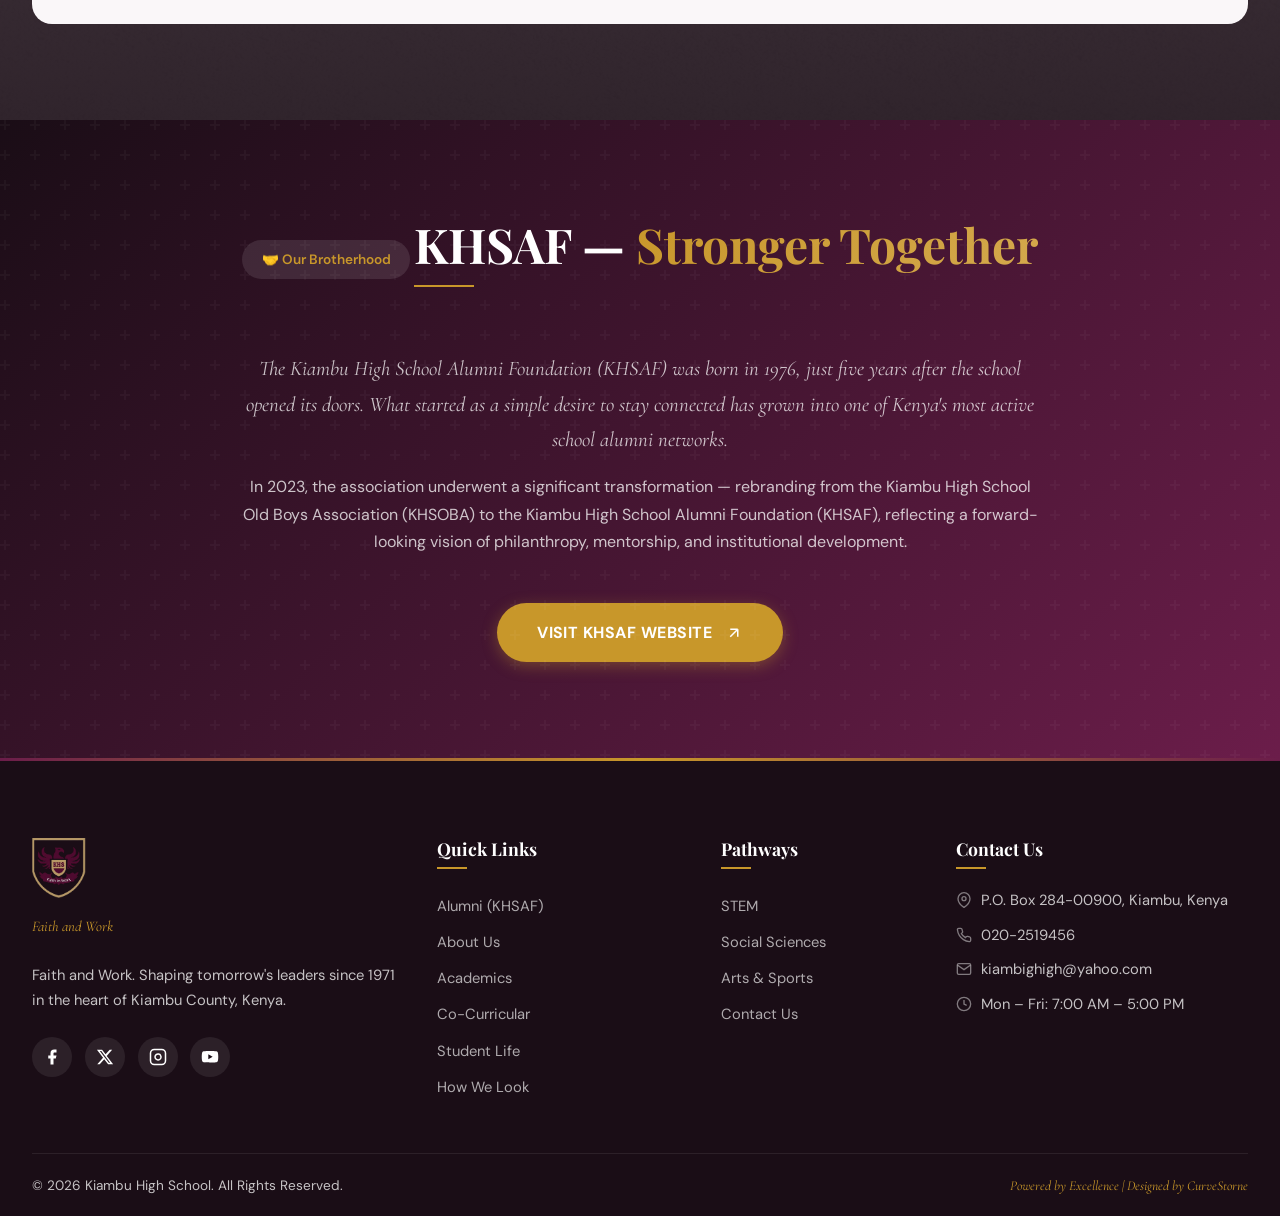
==== commit 25df91a1: "About page: center principal image, update admin deputy photo, adjust academics deputy position" ====
--- a/about.html
+++ b/about.html
@@ -289,7 +289,7 @@
   <div class="container">
     <div class="deputy-grid">
       <div class="deputy-card reveal">
-        <img src="images/DEPUTY_PRINCIPAL_ACADEMICS.png" alt="Mr. Samuel Kamau" class="deputy-bg" loading="lazy">
+        <img src="images/DEPUTY_PRINCIPAL_ACADEMICS.png" alt="Mr. Samuel Kamau" class="deputy-bg deputy-bg--academics" loading="lazy">
         <div class="deputy-overlay">
           <h4>Mr. Samuel Kamau</h4>
           <p class="deputy-title">Deputy Principal — Academics</p>
@@ -297,7 +297,7 @@
         </div>
       </div>
       <div class="deputy-card reveal reveal-delay-1">
-        <img src="images/DEPUTY_PRINCIPAL_ADMINISTRATION.png" alt="Mr. Nicholas Maina" class="deputy-bg" loading="lazy">
+        <img src="images/DEPUTY PRINCIPAL ADMINISTRATION - MR. NICHOLAS MAINA 3.jpg" alt="Mr. Nicholas Maina" class="deputy-bg" loading="lazy">
         <div class="deputy-overlay">
           <h4>Mr. Nicholas Maina</h4>
           <p class="deputy-title">Deputy Principal — Administration</p>
--- a/styles/main.css
+++ b/styles/main.css
@@ -1975,6 +1975,37 @@
 
 .news-card-link:hover { gap: 0.7rem; }
 
+/* Featured News Card */
+.news-card--featured {
+  border: 2px solid var(--gold);
+  background: linear-gradient(135deg, rgba(212, 175, 55, 0.05) 0%, rgba(255, 255, 255, 1) 100%);
+}
+
+.news-card--featured .news-card-img {
+  height: 180px;
+}
+
+.news-card--featured h4 {
+  font-size: 1.1rem;
+  color: var(--primary);
+}
+
+.news-badge {
+  position: absolute;
+  top: 12px;
+  left: 12px;
+  background: linear-gradient(135deg, var(--gold) 0%, #c9a227 100%);
+  color: var(--dark);
+  font-size: 0.7rem;
+  font-weight: 700;
+  text-transform: uppercase;
+  letter-spacing: 1px;
+  padding: 0.4rem 0.8rem;
+  border-radius: 50px;
+  box-shadow: 0 2px 8px rgba(0, 0, 0, 0.2);
+  z-index: 2;
+}
+
 /* ============================================
    13b. FINAL CTA SECTION
    ============================================ */
@@ -3908,6 +3939,7 @@
   -webkit-background-clip: text;
   -webkit-text-fill-color: transparent;
   background-clip: text;
+  text-shadow: none;
 }
 
 /* Section badge */
@@ -4091,6 +4123,8 @@
   overflow: hidden;
   box-shadow: 0 20px 50px rgba(107, 29, 74, 0.12);
   border: 1px solid rgba(107, 29, 74, 0.08);
+  max-width: 400px;
+  margin: 0 auto;
 }
 
 .principal-image-frame {
@@ -4319,8 +4353,7 @@
 
 /* Enhanced scroll reveal animations with fade in/out */
 .timeline-reveal {
-  --reveal-opacity: 0;
-  opacity: var(--reveal-opacity);
+  opacity: 1;
   transition: all 0.6s cubic-bezier(0.4, 0, 0.2, 1);
   will-change: opacity, transform;
 }
@@ -4330,11 +4363,11 @@
 }
 
 .timeline-item--left.timeline-reveal {
-  transform: translateX(-40px) scale(0.95);
+  transform: translateX(0) scale(1);
 }
 
 .timeline-item--right.timeline-reveal {
-  transform: translateX(40px) scale(0.95);
+  transform: translateX(0) scale(1);
 }
 
 .timeline-item--left.timeline-reveal.is-visible,
@@ -4344,7 +4377,7 @@
 
 /* Timeline dot animation for reveal */
 .timeline-reveal .timeline-dot {
-  transform: scale(0);
+  transform: scale(1);
   transition: transform 0.4s cubic-bezier(0.34, 1.56, 0.64, 1) 0.2s;
 }
 
@@ -5528,10 +5561,24 @@
 }
 
 .page-hero-overlay {
-  position: absolute;
-  inset: 0;
-  background: linear-gradient(135deg, rgba(107, 29, 74, 0.75), rgba(26, 13, 22, 0.65));
-  z-index: 1;
+  display: none;
+}
+
+/* Pathway hero text shadows for readability */
+.page-hero--pathway .page-hero-content {
+  text-shadow: 0 4px 20px rgba(0, 0, 0, 0.9), 0 2px 8px rgba(0, 0, 0, 0.8);
+}
+
+.page-hero--pathway .section-label {
+  text-shadow: 0 2px 10px rgba(0, 0, 0, 0.9);
+}
+
+.page-hero--pathway h1 {
+  text-shadow: 0 4px 25px rgba(0, 0, 0, 0.95), 0 2px 10px rgba(0, 0, 0, 0.8);
+}
+
+.page-hero--pathway .hero-sub {
+  text-shadow: 0 3px 15px rgba(0, 0, 0, 0.9);
 }
 
 .page-hero--pathway .page-hero-content {
@@ -5682,6 +5729,7 @@
   width: 100%;
   height: 100%;
   object-fit: cover;
+  object-position: top;
 }
 
 .hos-card h4 {
@@ -5716,63 +5764,123 @@
   margin-top: 3rem;
 }
 
+/* Redesigned Pathway Subject Cards */
 .pathway-subject-card {
-  background: var(--white);
-  border-radius: var(--radius-lg);
-  padding: 2rem;
-  box-shadow: var(--shadow-sm);
-  border: 1px solid rgba(107, 29, 74, 0.08);
-  transition: var(--transition);
+  background: linear-gradient(145deg, #ffffff 0%, #f8f9fa 100%);
+  border-radius: 20px;
+  padding: 2.5rem;
+  box-shadow: 0 10px 40px rgba(107, 29, 74, 0.08), 0 4px 12px rgba(0, 0, 0, 0.05);
+  border: none;
+  transition: all 0.4s cubic-bezier(0.4, 0, 0.2, 1);
+  position: relative;
+  overflow: hidden;
+}
+
+.pathway-subject-card::before {
+  content: '';
+  position: absolute;
+  top: 0;
+  left: 0;
+  right: 0;
+  height: 5px;
+  background: linear-gradient(90deg, var(--secondary), var(--gold), var(--secondary-light));
+  opacity: 0;
+  transition: opacity 0.3s ease;
+}
+
+.pathway-subject-card:hover::before {
+  opacity: 1;
 }
 
 .pathway-subject-card:hover {
-  box-shadow: var(--shadow-md);
-  transform: translateY(-3px);
+  box-shadow: 0 20px 60px rgba(107, 29, 74, 0.15), 0 8px 25px rgba(0, 0, 0, 0.08);
+  transform: translateY(-8px);
 }
 
 .pathway-subject-icon {
-  font-size: 2.5rem;
-  margin-bottom: 1rem;
+  width: 70px;
+  height: 70px;
+  background: linear-gradient(135deg, var(--secondary) 0%, var(--secondary-light) 100%);
+  border-radius: 16px;
+  display: flex;
+  align-items: center;
+  justify-content: center;
+  font-size: 2rem;
+  margin-bottom: 1.5rem;
+  box-shadow: 0 8px 20px rgba(107, 29, 74, 0.25);
 }
 
 .pathway-subject-card h3 {
   font-family: var(--font-display);
-  font-size: 1.4rem;
+  font-size: 1.5rem;
   color: var(--primary);
-  margin-bottom: 1.25rem;
-  padding-bottom: 0.75rem;
-  border-bottom: 2px solid var(--accent);
+  margin-bottom: 1.5rem;
+  padding-bottom: 1rem;
+  border-bottom: none;
+  position: relative;
+}
+
+.pathway-subject-card h3::after {
+  content: '';
+  position: absolute;
+  bottom: 0;
+  left: 0;
+  width: 60px;
+  height: 3px;
+  background: linear-gradient(90deg, var(--gold), var(--secondary));
+  border-radius: 2px;
 }
 
 .pathway-subject-list {
   display: flex;
   flex-direction: column;
-  gap: 1rem;
+  gap: 1.25rem;
+}
+
+.pathway-subject-item {
+  padding: 1rem;
+  background: rgba(200, 151, 42, 0.05);
+  border-radius: 12px;
+  border-left: 3px solid var(--gold);
+  transition: all 0.3s ease;
+}
+
+.pathway-subject-item:hover {
+  background: rgba(200, 151, 42, 0.1);
+  transform: translateX(5px);
 }
 
 .pathway-subject-item h4 {
-  font-size: 0.95rem;
+  font-size: 1rem;
   color: var(--secondary);
-  margin-bottom: 0.25rem;
+  margin-bottom: 0.4rem;
+  font-weight: 600;
 }
 
 .pathway-subject-item p {
-  font-size: 0.85rem;
+  font-size: 0.9rem;
   color: var(--text);
-  opacity: 0.8;
-  line-height: 1.5;
+  opacity: 0.85;
+  line-height: 1.6;
 }
 
 .pathway-subject-footer {
-  margin-top: 1.5rem;
-  padding-top: 1rem;
-  border-top: 1px dashed var(--accent);
+  margin-top: 1.75rem;
+  padding-top: 1.25rem;
+  border-top: 1px solid rgba(200, 151, 42, 0.2);
+  display: flex;
+  align-items: center;
+  gap: 0.5rem;
 }
 
 .pathway-subject-footer span {
-  font-size: 0.85rem;
-  color: var(--primary);
-  font-weight: 500;
+  font-size: 0.9rem;
+  color: var(--secondary);
+  font-weight: 600;
+  background: linear-gradient(90deg, var(--secondary), var(--secondary-light));
+  -webkit-background-clip: text;
+  -webkit-text-fill-color: transparent;
+  background-clip: text;
 }
 
 /* CBC Note */
@@ -5860,6 +5968,218 @@
   transform: translateY(0);
 }
 
+/* Pathway Gallery Slideshow */
+.pathway-slideshow {
+  position: relative;
+  width: 100%;
+  max-width: 1000px;
+  margin: 2rem auto 0;
+  border-radius: var(--radius-lg);
+  overflow: hidden;
+  background: var(--dark);
+  box-shadow: 0 20px 60px rgba(0,0,0,0.4);
+}
+
+.pathway-slideshow-container {
+  position: relative;
+  width: 100%;
+  aspect-ratio: 16/10;
+  overflow: hidden;
+}
+
+.pathway-slide {
+  position: absolute;
+  top: 0;
+  left: 0;
+  width: 100%;
+  height: 100%;
+  opacity: 0;
+  transform: scale(1.02);
+  transition: opacity 0.6s ease, transform 0.6s ease;
+  pointer-events: none;
+}
+
+.pathway-slide.active {
+  opacity: 1;
+  transform: scale(1);
+  pointer-events: auto;
+}
+
+.pathway-slide img {
+  width: 100%;
+  height: 100%;
+  object-fit: cover;
+}
+
+.pathway-slide-caption {
+  position: absolute;
+  bottom: 0;
+  left: 0;
+  right: 0;
+  background: linear-gradient(transparent, rgba(0,0,0,0.85));
+  color: var(--white);
+  padding: 3rem 1.5rem 1.5rem;
+  text-align: center;
+}
+
+.pathway-slide-caption h4 {
+  font-size: 1.25rem;
+  font-weight: 600;
+  margin: 0;
+  text-shadow: 0 2px 10px rgba(0,0,0,0.5);
+}
+
+/* Slideshow Navigation Arrows */
+.pathway-slideshow-arrow {
+  position: absolute;
+  top: 50%;
+  transform: translateY(-50%);
+  z-index: 10;
+  width: 48px;
+  height: 48px;
+  border-radius: 50%;
+  background: rgba(255,255,255,0.15);
+  backdrop-filter: blur(8px);
+  border: 1px solid rgba(255,255,255,0.25);
+  color: var(--white);
+  font-size: 1.25rem;
+  display: flex;
+  align-items: center;
+  justify-content: center;
+  cursor: pointer;
+  transition: all 0.3s ease;
+  opacity: 0;
+}
+
+.pathway-slideshow:hover .pathway-slideshow-arrow {
+  opacity: 1;
+}
+
+.pathway-slideshow-arrow:hover {
+  background: rgba(255,255,255,0.3);
+  transform: translateY(-50%) scale(1.1);
+}
+
+.pathway-slideshow-arrow--prev { left: 1rem; }
+.pathway-slideshow-arrow--next { right: 1rem; }
+
+/* Slideshow Dots/Indicators */
+.pathway-slideshow-dots {
+  display: flex;
+  justify-content: center;
+  gap: 0.5rem;
+  padding: 1rem;
+  background: rgba(0,0,0,0.4);
+  flex-wrap: wrap;
+}
+
+.pathway-slideshow-dot {
+  width: 10px;
+  height: 10px;
+  border-radius: 50%;
+  background: rgba(255,255,255,0.3);
+  border: none;
+  cursor: pointer;
+  transition: all 0.3s ease;
+  padding: 0;
+}
+
+.pathway-slideshow-dot:hover {
+  background: rgba(255,255,255,0.6);
+}
+
+.pathway-slideshow-dot.active {
+  background: var(--secondary);
+  transform: scale(1.3);
+}
+
+/* Slideshow Counter */
+.pathway-slideshow-counter {
+  position: absolute;
+  top: 1rem;
+  right: 1rem;
+  background: rgba(0,0,0,0.6);
+  backdrop-filter: blur(8px);
+  color: var(--white);
+  padding: 0.4rem 0.8rem;
+  border-radius: 20px;
+  font-size: 0.85rem;
+  font-weight: 500;
+  z-index: 10;
+}
+
+/* Slideshow Thumbnails Preview (optional) */
+.pathway-slideshow-thumbnails {
+  display: flex;
+  gap: 0.5rem;
+  padding: 0.75rem;
+  background: rgba(0,0,0,0.5);
+  overflow-x: auto;
+  scrollbar-width: thin;
+  scrollbar-color: var(--secondary) transparent;
+}
+
+.pathway-slideshow-thumbnails::-webkit-scrollbar {
+  height: 4px;
+}
+
+.pathway-slideshow-thumbnails::-webkit-scrollbar-thumb {
+  background: var(--secondary);
+  border-radius: 2px;
+}
+
+.pathway-slideshow-thumb {
+  flex-shrink: 0;
+  width: 60px;
+  height: 45px;
+  border-radius: 4px;
+  overflow: hidden;
+  cursor: pointer;
+  opacity: 0.5;
+  transition: all 0.3s ease;
+  border: 2px solid transparent;
+}
+
+.pathway-slideshow-thumb:hover {
+  opacity: 0.8;
+}
+
+.pathway-slideshow-thumb.active {
+  opacity: 1;
+  border-color: var(--secondary);
+}
+
+.pathway-slideshow-thumb img {
+  width: 100%;
+  height: 100%;
+  object-fit: cover;
+}
+
+/* Responsive Slideshow */
+@media (max-width: 768px) {
+  .pathway-slideshow {
+    border-radius: var(--radius);
+  }
+  
+  .pathway-slideshow-arrow {
+    width: 40px;
+    height: 40px;
+    font-size: 1rem;
+    opacity: 1;
+  }
+  
+  .pathway-slideshow-arrow--prev { left: 0.5rem; }
+  .pathway-slideshow-arrow--next { right: 0.5rem; }
+  
+  .pathway-slide-caption h4 {
+    font-size: 1rem;
+  }
+  
+  .pathway-slideshow-thumbnails {
+    display: none;
+  }
+}
+
 /* Achievements Section */
 .pathway-achievements-section {
   padding: 5rem 0;
@@ -6142,13 +6462,17 @@
   grid-template-columns: repeat(2, 1fr);
   gap: 2rem;
   margin-top: 2rem;
+  max-width: 1200px;
+  margin-left: auto;
+  margin-right: auto;
 }
 
 .deputy-card {
   position: relative;
   border-radius: var(--radius);
   overflow: hidden;
-  height: 520px;
+  aspect-ratio: 4 / 3;
+  max-height: 420px;
   cursor: default;
   box-shadow: 0 8px 32px rgba(107, 29, 74, 0.1);
   transition: transform 0.4s ease, box-shadow 0.4s ease;
@@ -6165,8 +6489,12 @@
   width: 100%;
   height: 100%;
   object-fit: cover;
-  object-position: center 20%;
+  object-position: top;
   z-index: 0;
+}
+
+.deputy-bg--academics {
+  object-position: center 15%;
 }
 
 .deputy-overlay {
@@ -6422,6 +6750,33 @@
   opacity: 0.8;
 }
 
+/* Centered Contact Grid (no form) */
+.contact-grid--centered {
+  grid-template-columns: 1fr;
+  max-width: 700px;
+  margin: 0 auto;
+}
+
+.contact-info--centered {
+  background: var(--white);
+  border-radius: var(--radius);
+  padding: 3rem;
+  box-shadow: 0 8px 40px rgba(107, 29, 74, 0.08);
+  border: 1px solid rgba(107, 29, 74, 0.06);
+}
+
+.contact-info--centered h3 {
+  text-align: center;
+  margin-bottom: 2rem;
+}
+
+.contact-info--centered .contact-info-item {
+  justify-content: flex-start;
+  max-width: 400px;
+  margin-left: auto;
+  margin-right: auto;
+}
+
 .contact-form {
   background: var(--white);
   border-radius: var(--radius);
@@ -6548,19 +6903,12 @@
   inset: 0;
   background-size: cover;
   background-position: center;
-  transform: scale(1.05);
-  animation: heroZoom 20s ease-in-out infinite alternate;
-}
-
-@keyframes heroZoom {
-  0% { transform: scale(1.05); }
-  100% { transform: scale(1.15); }
 }
 
 .studentlife-hero-overlay {
   position: absolute;
   inset: 0;
-  background: linear-gradient(180deg, rgba(26, 13, 22, 0.7) 0%, rgba(26, 13, 22, 0.85) 100%);
+  background: linear-gradient(180deg, rgba(26, 13, 22, 0.4) 0%, rgba(26, 13, 22, 0.5) 50%, rgba(26, 13, 22, 0.6) 100%);
 }
 
 .studentlife-hero-content {
@@ -6579,6 +6927,7 @@
   letter-spacing: 3px;
   color: var(--gold);
   margin-bottom: 1.5rem;
+  text-shadow: 0 2px 8px rgba(0, 0, 0, 0.7);
 }
 
 .studentlife-hero-content h1 {
@@ -6588,14 +6937,16 @@
   color: #fff;
   line-height: 1.1;
   margin-bottom: 1.5rem;
+  text-shadow: 0 3px 15px rgba(0, 0, 0, 0.8), 0 1px 4px rgba(0, 0, 0, 0.6);
 }
 
 .studentlife-hero-content .hero-description {
   font-size: clamp(1rem, 2vw, 1.25rem);
-  color: rgba(255, 255, 255, 0.85);
+  color: #fff;
   max-width: 700px;
   margin: 0 auto 2rem;
   line-height: 1.7;
+  text-shadow: 0 2px 10px rgba(0, 0, 0, 0.7);
 }
 
 .hero-actions {
@@ -6645,7 +6996,7 @@
 
 .hero-stat-item .stat-label {
   font-size: 0.85rem;
-  color: rgba(255, 255, 255, 0.7);
+  color: rgba(255, 255, 255, 0.9);
   text-transform: uppercase;
   letter-spacing: 1px;
 }
@@ -6780,79 +7131,104 @@
   color: rgba(255, 255, 255, 0.7);
 }
 
-.timeline-wrapper {
+.daily-life .timeline-wrapper {
   overflow-x: auto;
-  padding: 2rem 0;
+  padding: 3rem 1rem;
   margin-top: 2rem;
-}
-
-.timeline {
+  scrollbar-width: thin;
+  scrollbar-color: var(--gold) rgba(255, 255, 255, 0.1);
+}
+
+.daily-life .timeline-wrapper::-webkit-scrollbar {
+  height: 8px;
+}
+
+.daily-life .timeline-wrapper::-webkit-scrollbar-track {
+  background: rgba(255, 255, 255, 0.1);
+  border-radius: 4px;
+}
+
+.daily-life .timeline-wrapper::-webkit-scrollbar-thumb {
+  background: var(--gold);
+  border-radius: 4px;
+}
+
+.daily-life .timeline {
   display: flex;
   gap: 0;
   min-width: max-content;
   position: relative;
-}
-
-.timeline::before {
+  padding: 0 1rem;
+}
+
+.daily-life .timeline::before {
   content: '';
   position: absolute;
   top: 50%;
   left: 0;
   right: 0;
-  height: 2px;
-  background: linear-gradient(90deg, var(--gold) 0%, rgba(212, 175, 55, 0.3) 100%);
+  height: 3px;
+  background: linear-gradient(90deg, var(--gold) 0%, rgba(212, 175, 55, 0.5) 50%, var(--gold) 100%);
   transform: translateY(-50%);
 }
 
-.timeline-item {
+.daily-life .timeline-item {
   display: flex;
   flex-direction: column;
   align-items: center;
   position: relative;
-  min-width: 140px;
-}
-
-.timeline-item::before {
+  min-width: 160px;
+  padding: 0 0.5rem;
+}
+
+.daily-life .timeline-item::before {
   content: '';
-  width: 16px;
-  height: 16px;
+  width: 20px;
+  height: 20px;
   background: var(--gold);
   border-radius: 50%;
   position: absolute;
   top: 50%;
   transform: translateY(-50%);
   z-index: 2;
-  box-shadow: 0 0 0 4px rgba(212, 175, 55, 0.3);
-}
-
-.timeline-time {
+  box-shadow: 0 0 0 5px rgba(212, 175, 55, 0.3), 0 0 20px rgba(212, 175, 55, 0.4);
+}
+
+.daily-life .timeline-time {
   font-family: var(--font-sans);
-  font-size: 0.8rem;
+  font-size: 0.9rem;
   font-weight: 700;
   color: var(--gold);
-  margin-bottom: 2rem;
-  background: var(--dark);
-  padding: 0.25rem 0.5rem;
-  border-radius: 4px;
-}
-
-.timeline-content {
+  margin-bottom: 2.5rem;
+  background: rgba(0, 0, 0, 0.5);
+  padding: 0.4rem 0.75rem;
+  border-radius: 6px;
+  border: 1px solid rgba(212, 175, 55, 0.3);
+}
+
+.daily-life .timeline-content {
   text-align: center;
-  margin-top: 2rem;
-  padding: 0 0.5rem;
-}
-
-.timeline-content h4 {
-  font-size: 0.85rem;
+  margin-top: 2.5rem;
+  padding: 1rem;
+  background: rgba(255, 255, 255, 0.05);
+  border-radius: var(--radius);
+  border: 1px solid rgba(255, 255, 255, 0.1);
+  backdrop-filter: blur(5px);
+  min-width: 140px;
+}
+
+.daily-life .timeline-content h4 {
+  font-size: 0.9rem;
   font-weight: 600;
   color: #fff;
-  margin-bottom: 0.25rem;
-}
-
-.timeline-content p {
-  font-size: 0.75rem;
-  color: rgba(255, 255, 255, 0.6);
+  margin-bottom: 0.5rem;
+}
+
+.daily-life .timeline-content p {
+  font-size: 0.8rem;
+  color: rgba(255, 255, 255, 0.75);
   margin: 0;
+  line-height: 1.5;
 }
 
 /* Boarding Houses */
@@ -6964,6 +7340,121 @@
   color: var(--text-light);
   margin: 0;
   line-height: 1.6;
+}
+
+/* Facilities Section Background */
+.facilities-section {
+  background: linear-gradient(135deg, #1a1a2e 0%, #16213e 50%, #0f3460 100%);
+  position: relative;
+  overflow: hidden;
+}
+
+.facilities-section::before {
+  content: '';
+  position: absolute;
+  top: 0;
+  left: 0;
+  right: 0;
+  bottom: 0;
+  background: url('../images/gallery/school life/SCHOOL LIFE 2.jpg') center/cover no-repeat;
+  opacity: 0.25;
+  z-index: 0;
+}
+
+.facilities-section > .container {
+  position: relative;
+  z-index: 1;
+}
+
+.facilities-section .section-label {
+  color: var(--gold);
+}
+
+.facilities-section .section-title {
+  color: #fff;
+}
+
+.section-subtitle-center {
+  text-align: center;
+  max-width: 600px;
+  margin-left: auto;
+  margin-right: auto;
+}
+
+.facilities-section .section-subtitle {
+  color: rgba(255, 255, 255, 0.8);
+}
+
+/* Facility Cards with Background Images */
+.facilities-section .facility-card {
+  background: transparent;
+  position: relative;
+  min-height: 220px;
+  display: flex;
+  flex-direction: column;
+  justify-content: flex-end;
+  border: 1px solid rgba(255, 255, 255, 0.15);
+  overflow: hidden;
+}
+
+.facilities-section .facility-card::before {
+  display: none;
+}
+
+.facilities-section .facility-card > * {
+  position: relative;
+  z-index: 2;
+}
+
+.facilities-section .facility-icon {
+  background: linear-gradient(135deg, var(--gold) 0%, #c4a747 100%);
+  margin-bottom: 0.75rem;
+}
+
+.facilities-section .facility-card h4 {
+  color: #fff;
+}
+
+.facilities-section .facility-card p {
+  color: rgba(255, 255, 255, 0.85);
+}
+
+.facilities-section .facility-card:hover {
+  transform: translateY(-8px);
+  box-shadow: 0 20px 40px rgba(0, 0, 0, 0.4);
+}
+
+/* Individual Facility Card Backgrounds */
+.facilities-section .facility-card:nth-child(1) {
+  background-image: url('https://images.unsplash.com/photo-1507842217343-583bb7270b66?w=400&q=80');
+}
+
+.facilities-section .facility-card:nth-child(2) {
+  background-image: url('https://images.unsplash.com/photo-1532094349884-543bc11b234d?w=400&q=80');
+}
+
+.facilities-section .facility-card:nth-child(3) {
+  background-image: url('https://images.unsplash.com/photo-1567521464027-f127ff144326?w=400&q=80');
+}
+
+.facilities-section .facility-card:nth-child(4) {
+  background-image: url('https://images.unsplash.com/photo-1519494026892-80bbd2d6fd0d?w=400&q=80');
+}
+
+.facilities-section .facility-card:nth-child(5) {
+  background-image: url('https://images.unsplash.com/photo-1574629810360-7efbbe195018?w=400&q=80');
+}
+
+.facilities-section .facility-card:nth-child(6) {
+  background-image: url('https://images.unsplash.com/photo-1438032005730-c779502df39b?w=400&q=80');
+}
+
+.facilities-section .facility-card:nth-child(7) {
+  background-image: url('https://images.unsplash.com/photo-1517694712202-14dd9538aa97?w=400&q=80');
+}
+
+.facilities-section .facility-card:nth-child(8) {
+  background-image: url('https://images.unsplash.com/photo-1516321165247-4aa89a48be28?w=400&q=80');
 }
 
 /* Leadership Message */
@@ -7240,6 +7731,52 @@
   font-weight: 500;
 }
 
+/* Prefects Gallery Grid */
+.prefects-gallery-grid {
+  display: grid;
+  grid-template-columns: repeat(3, 1fr);
+  gap: 1.5rem;
+}
+
+.prefects-gallery-card {
+  position: relative;
+  border-radius: var(--radius);
+  overflow: hidden;
+  aspect-ratio: 4/3;
+  cursor: pointer;
+  transition: all 0.3s ease;
+}
+
+.prefects-gallery-card img {
+  width: 100%;
+  height: 100%;
+  object-fit: cover;
+  object-position: top;
+  transition: transform 0.4s ease;
+}
+
+.prefects-gallery-card:hover {
+  transform: translateY(-5px);
+  box-shadow: 0 15px 40px rgba(107, 29, 74, 0.25);
+}
+
+.prefects-gallery-card:hover img {
+  transform: scale(1.05);
+}
+
+.prefects-gallery-caption {
+  position: absolute;
+  bottom: 0;
+  left: 0;
+  right: 0;
+  background: linear-gradient(to top, rgba(0, 0, 0, 0.85) 0%, transparent 100%);
+  color: #fff;
+  padding: 2rem 1rem 1rem;
+  font-size: 0.9rem;
+  font-weight: 600;
+  text-align: center;
+}
+
 /* Student Voices */
 .student-voices {
   background: var(--dark);
@@ -7413,7 +7950,7 @@
 .application-cta .cta-overlay {
   position: absolute;
   inset: 0;
-  background: linear-gradient(135deg, rgba(107, 29, 74, 0.9) 0%, rgba(26, 13, 22, 0.95) 100%);
+  background: linear-gradient(135deg, rgba(107, 29, 74, 0.6) 0%, rgba(26, 13, 22, 0.7) 100%);
 }
 
 .application-cta .cta-content {
@@ -7422,6 +7959,11 @@
   text-align: center;
   max-width: 700px;
   margin: 0 auto;
+}
+
+.application-cta .cta-content h2,
+.application-cta .cta-content p {
+  text-shadow: 0 4px 20px rgba(0, 0, 0, 0.9), 0 2px 8px rgba(0, 0, 0, 0.7), 0 0 40px rgba(0, 0, 0, 0.5);
 }
 
 .application-cta h2 {
@@ -7477,7 +8019,8 @@
   .footer-grid { grid-template-columns: 1fr 1fr; }
   .video-grid { grid-template-columns: 1fr; }
   .why-grid { grid-template-columns: repeat(2, 1fr); }
-  .deputy-card { height: 480px; }
+  .deputy-grid { max-width: 1000px; }
+  .deputy-card { max-height: 380px; }
   .pathway-detail-grid { grid-template-columns: repeat(2, 1fr); }
   .alumni-cards { grid-template-columns: 1fr; }
   .trustees-grid { grid-template-columns: repeat(2, 1fr); }
@@ -7495,6 +8038,7 @@
   .captains-showcase { grid-template-columns: 1fr; gap: 2rem; }
   .captain-card { grid-template-columns: 150px 1fr; }
   .prefects-modern-grid { grid-template-columns: repeat(4, 1fr); }
+  .prefects-gallery-grid { grid-template-columns: repeat(2, 1fr); }
   .voices-grid { grid-template-columns: repeat(2, 1fr); }
   .fees-card { grid-template-columns: 1fr; }
   .fees-image { max-height: 300px; }
@@ -7533,8 +8077,10 @@
   .gallery-item.tall { grid-row: span 1; aspect-ratio: 4/3; }
   .trustees-grid { grid-template-columns: 1fr; }
   .form-row { grid-template-columns: 1fr; }
-  .deputy-grid { grid-template-columns: 1fr; }
-  .deputy-card { height: 460px; }
+  .deputy-grid { grid-template-columns: 1fr; max-width: 680px; }
+  .deputy-card { aspect-ratio: 5 / 4; max-height: 420px; }
+  .deputy-card h4 { font-size: 1.2rem; }
+  .deputy-quote { font-size: 0.85rem; }
   .pathway-detail-grid { grid-template-columns: 1fr; }
   .pathway-filter-tabs { flex-wrap: wrap; gap: 0.5rem; }
   .principal-hero { min-height: 560px; }
@@ -7584,6 +8130,7 @@
   .captain-card { grid-template-columns: 1fr; }
   .captain-image img { height: 200px; }
   .prefects-modern-grid { grid-template-columns: repeat(2, 1fr); }
+  .prefects-gallery-grid { grid-template-columns: repeat(2, 1fr); }
   .voices-grid { grid-template-columns: 1fr; }
   .fees-content { padding: 2.5rem; }
   .fees-amount .amount { font-size: 2.5rem; }
@@ -7603,6 +8150,7 @@
   .houses-grid { grid-template-columns: 1fr; }
   .house-card--highlight { grid-column: span 1; }
   .prefects-modern-grid { grid-template-columns: 1fr; }
+  .prefects-gallery-grid { grid-template-columns: 1fr; }
   .fees-content { padding: 1.5rem; }
   .fees-includes { flex-direction: column; }
 }
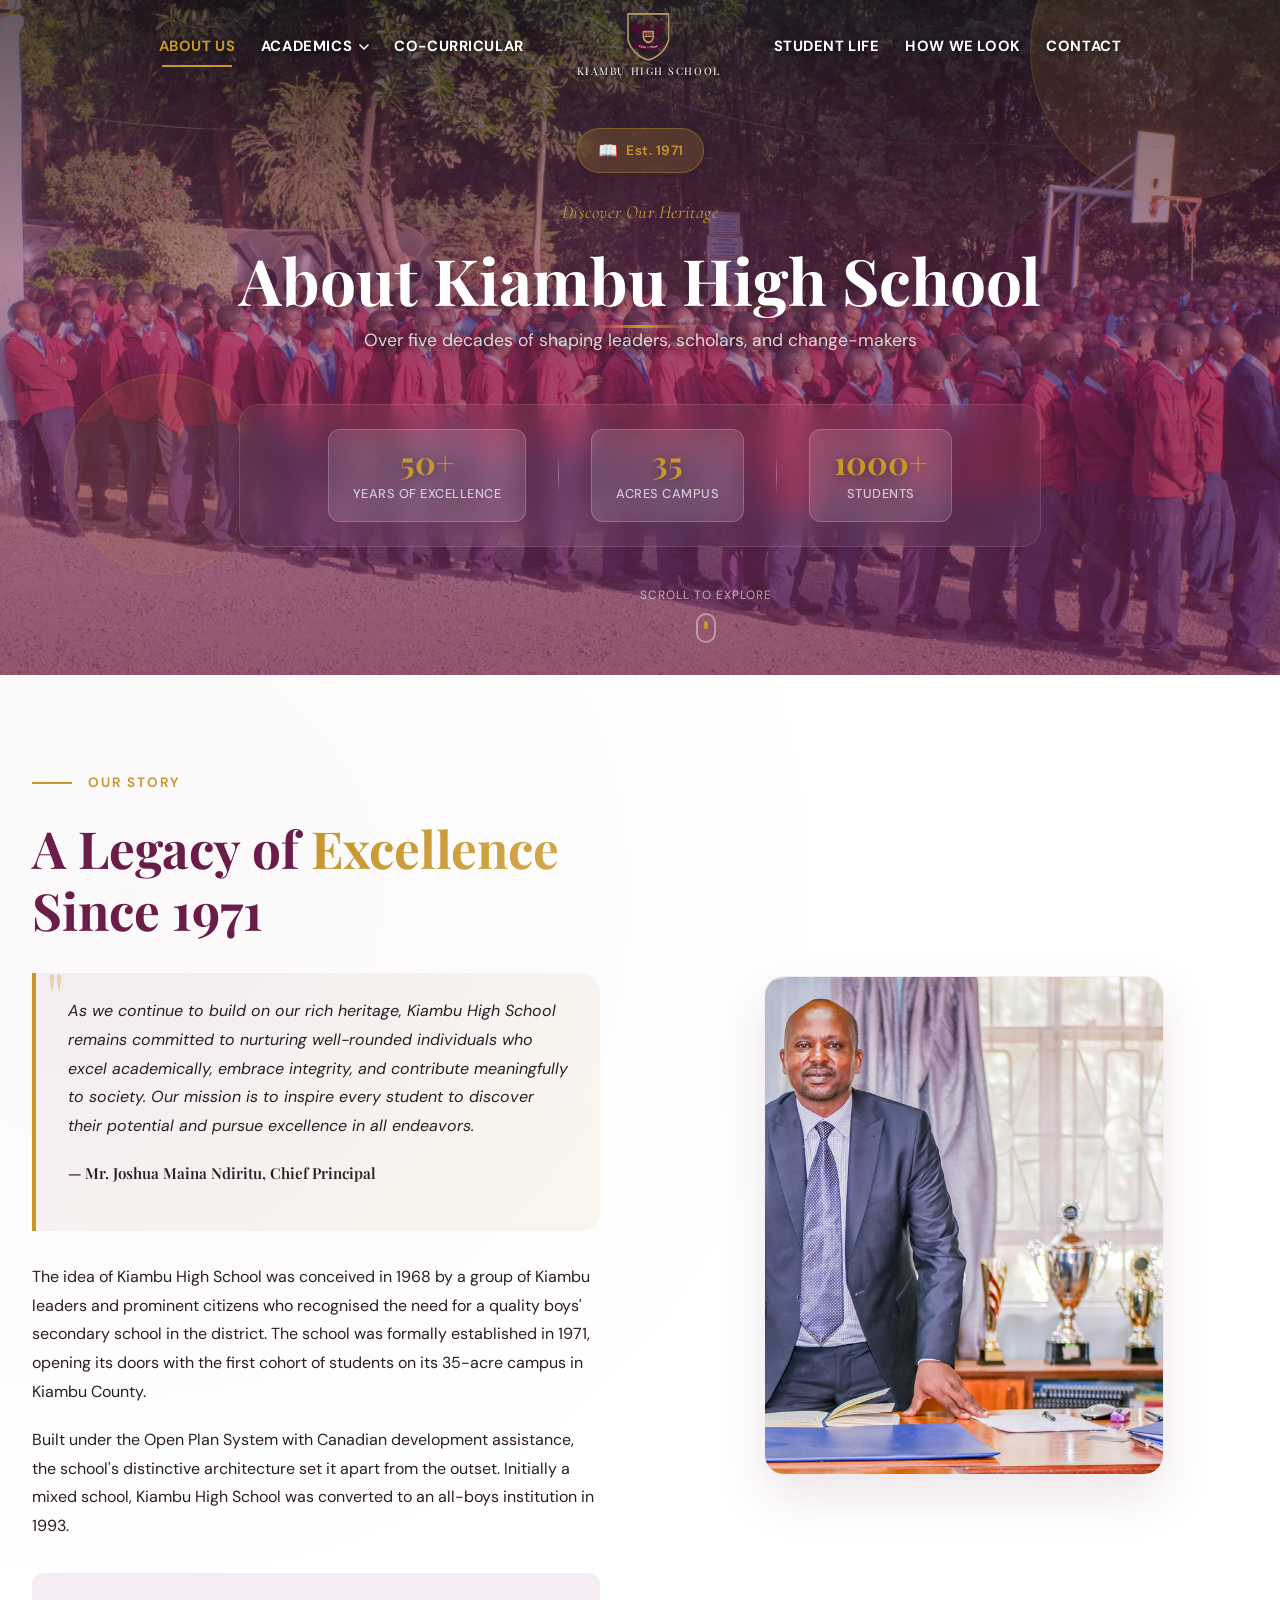
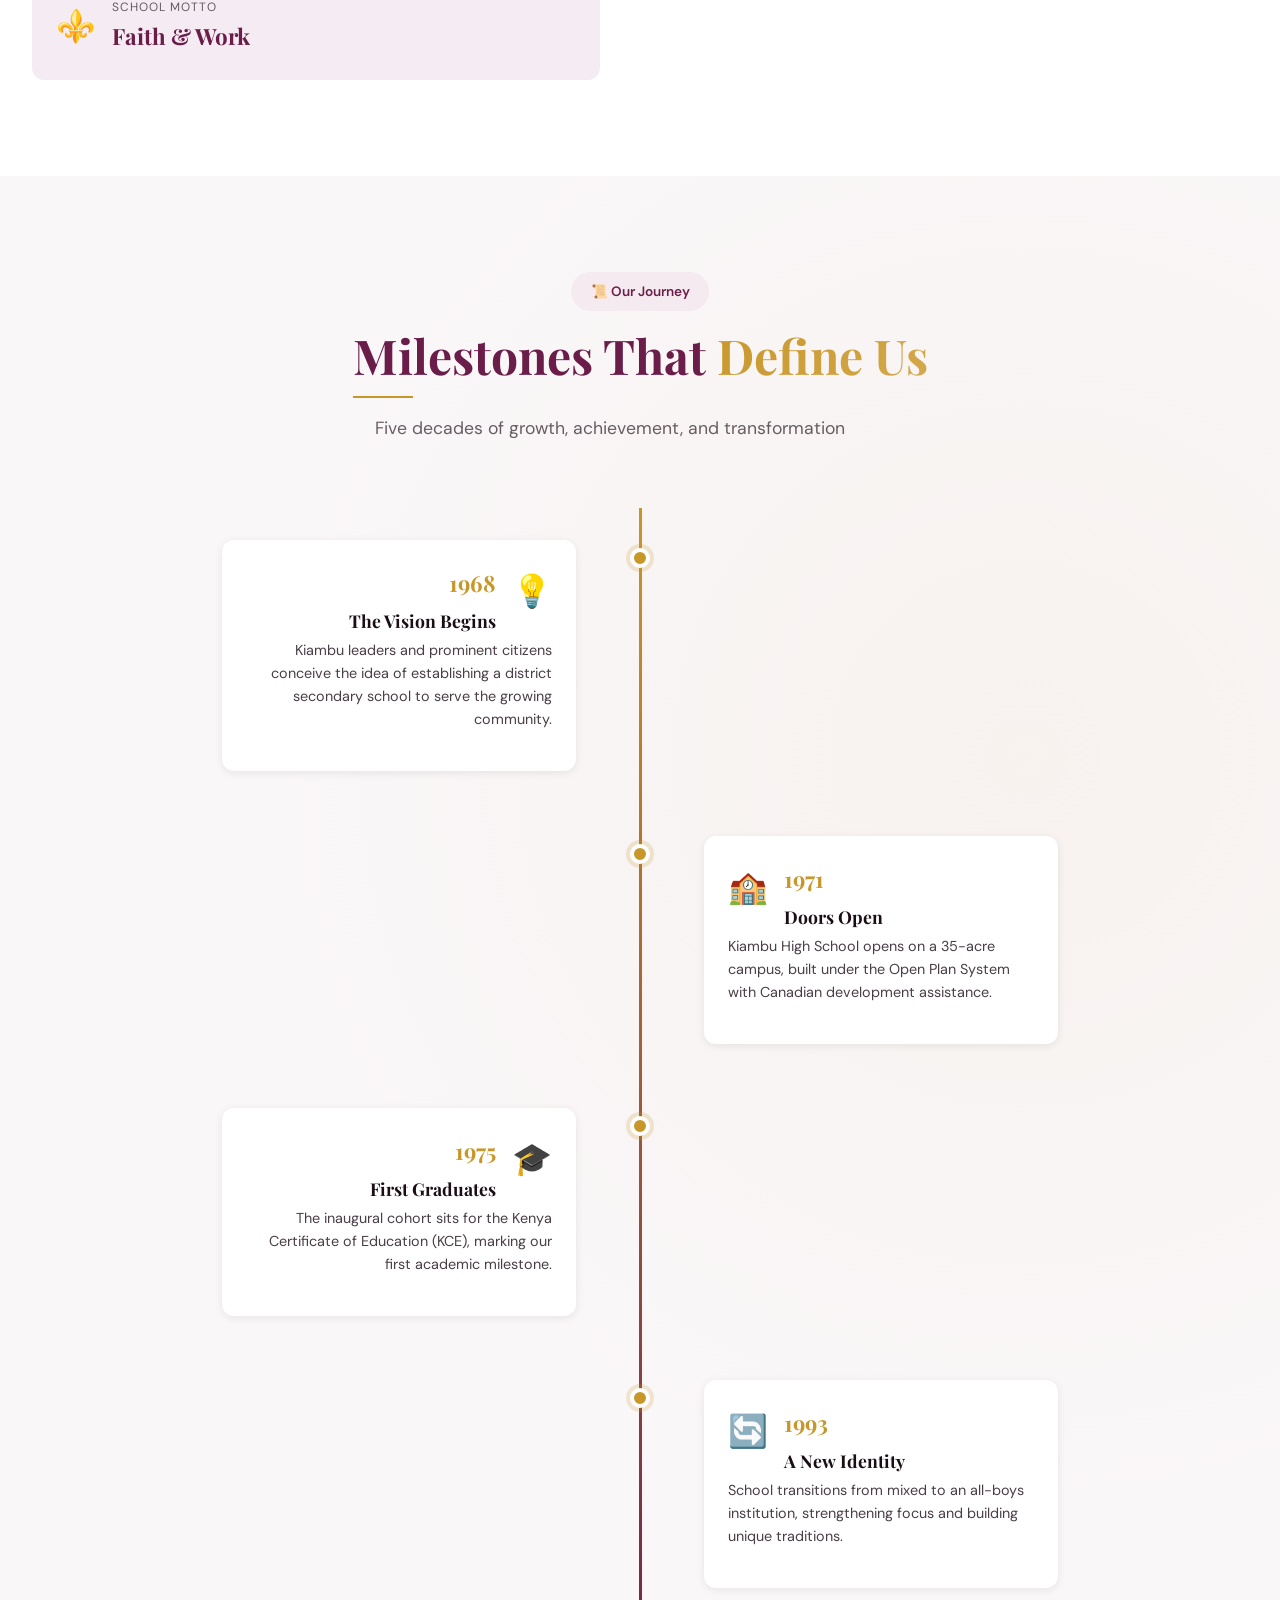
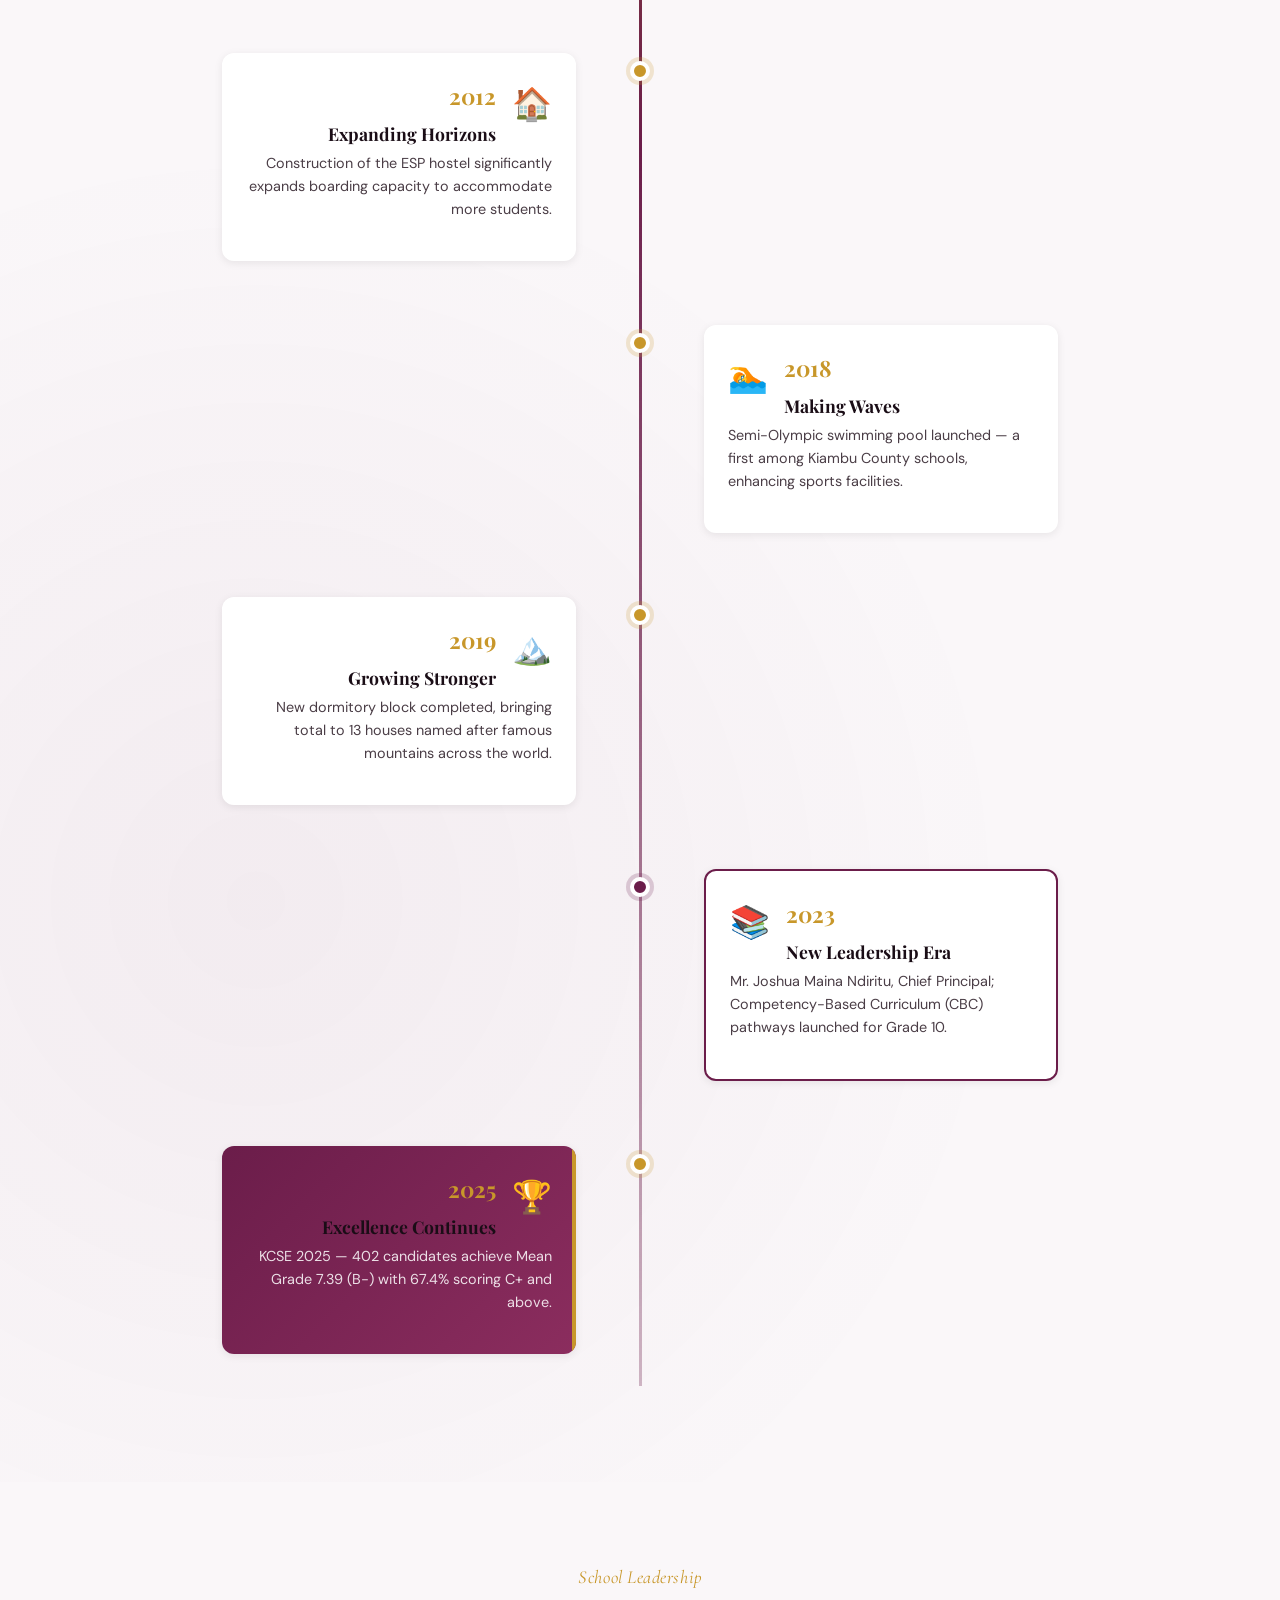
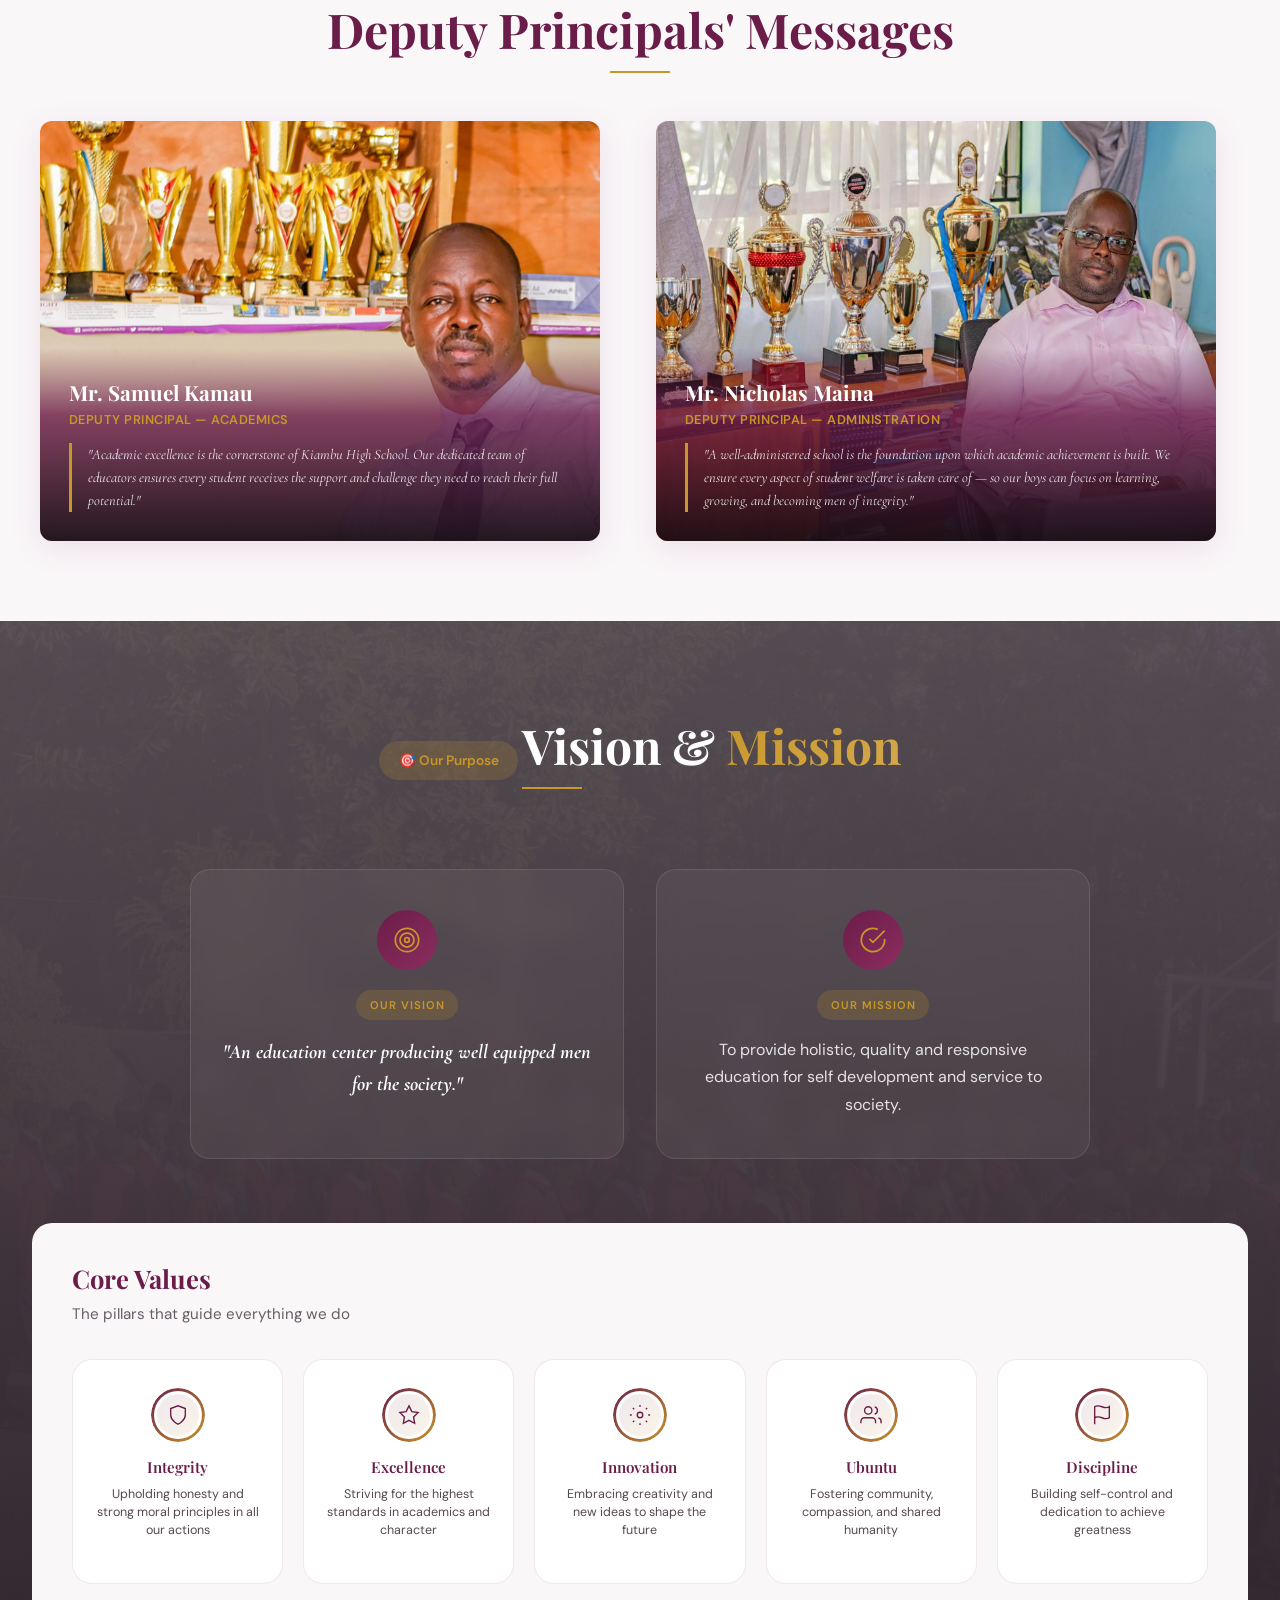
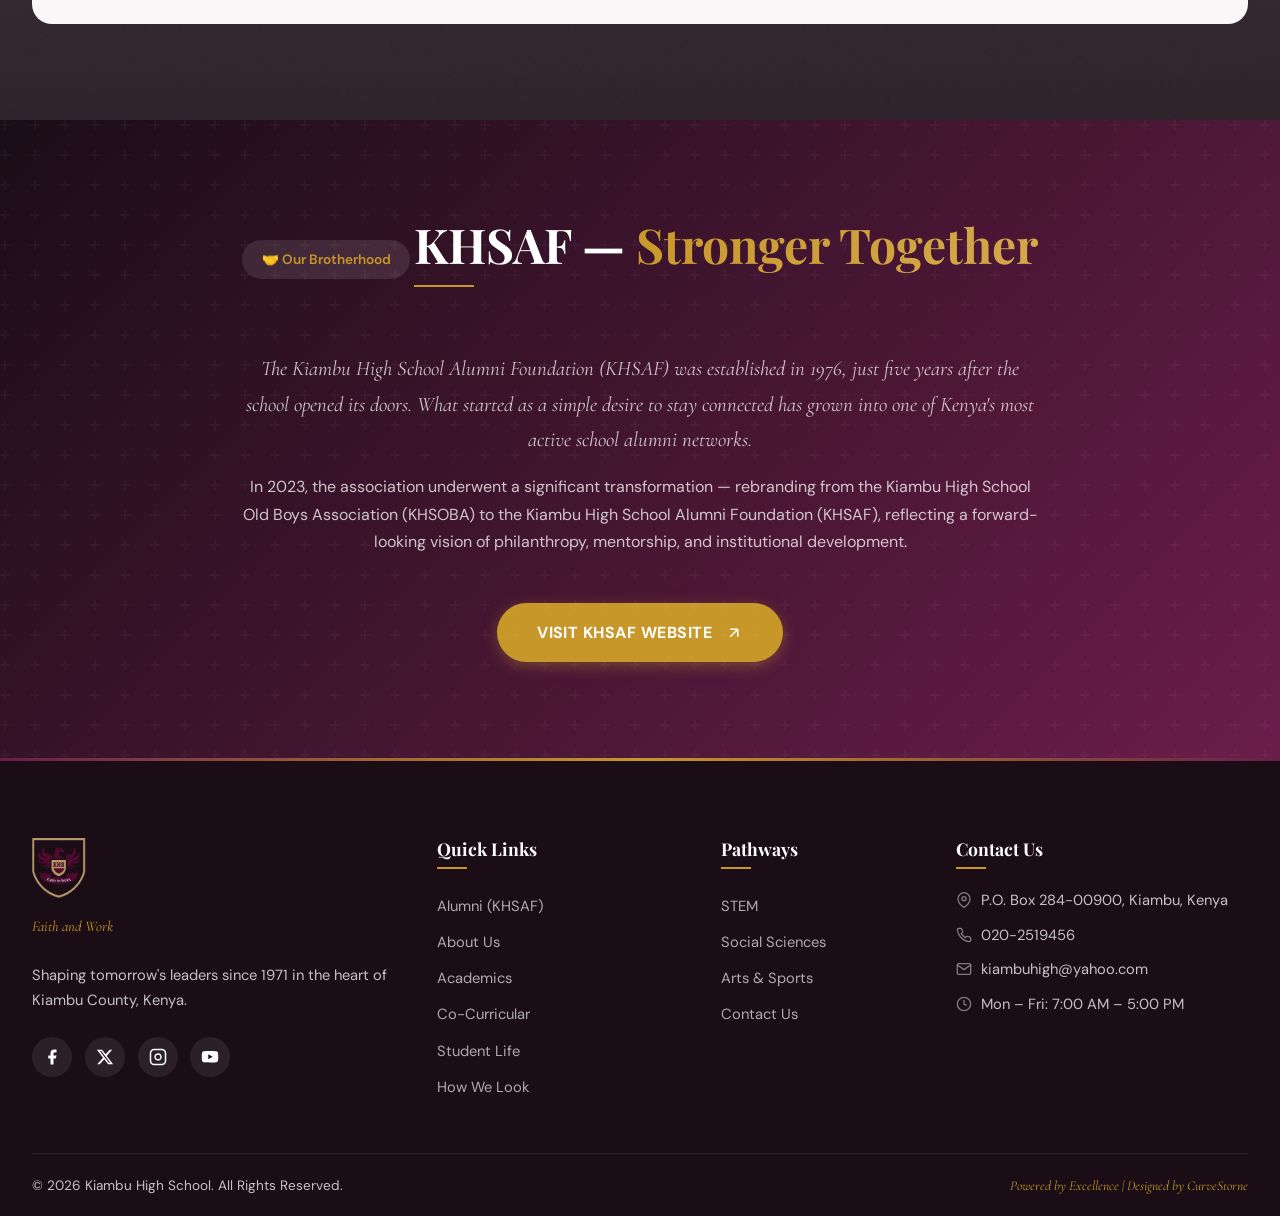
==== commit eaacf89b: "Fix email typo, gallery captions, gold colors, and remove security headers" ====
--- a/about.html
+++ b/about.html
@@ -261,7 +261,7 @@
           <div class="timeline-icon">📚</div>
           <span class="timeline-year">2023</span>
           <h4>New Leadership Era</h4>
-          <p>Mr. Robert Mukanzi appointed Principal; Competency-Based Curriculum (CBC) pathways launched for Grade 10.</p>
+          <p>Mr. Joshua Maina Ndiritu, Chief Principal; Competency-Based Curriculum (CBC) pathways launched for Grade 10.</p>
         </div>
       </div>
       
@@ -416,7 +416,7 @@
     </div>
     
     <div class="alumni-intro-block">
-      <p class="alumni-lead">The Kiambu High School Alumni Foundation (KHSAF) was born in 1976, just five years after the school opened its doors. What started as a simple desire to stay connected has grown into one of Kenya's most active school alumni networks.</p>
+      <p class="alumni-lead">The Kiambu High School Alumni Foundation (KHSAF) was established in 1976, just five years after the school opened its doors. What started as a simple desire to stay connected has grown into one of Kenya's most active school alumni networks.</p>
       <p>In 2023, the association underwent a significant transformation — rebranding from the Kiambu High School Old Boys Association (KHSOBA) to the Kiambu High School Alumni Foundation (KHSAF), reflecting a forward-looking vision of philanthropy, mentorship, and institutional development.</p>
     </div>
     
@@ -438,7 +438,7 @@
           <img src="images/logo/kiambulogo-1.png" alt="Kiambu High School Logo" class="footer-logo-img">
         </div>
         <p class="footer-tagline">Faith and Work</p>
-        <p>Faith and Work. Shaping tomorrow's leaders since 1971 in the heart of Kiambu County, Kenya.</p>
+        <p>Shaping tomorrow's leaders since 1971 in the heart of Kiambu County, Kenya.</p>
         <div class="social-links">
           <a href="#" class="social-link" aria-label="Facebook"><svg viewBox="0 0 24 24" fill="currentColor"><path d="M18 2h-3a5 5 0 0 0-5 5v3H7v4h3v8h4v-8h3l1-4h-4V7a1 1 0 0 1 1-1h3z"/></svg></a>
           <a href="#" class="social-link" aria-label="Twitter"><svg viewBox="0 0 24 24" fill="currentColor"><path d="M18.244 2.25h3.308l-7.227 8.26 8.502 11.24H16.17l-5.214-6.817L4.99 21.75H1.68l7.73-8.835L1.254 2.25H8.08l4.713 6.231zm-1.161 17.52h1.833L7.084 4.126H5.117z"/></svg></a>
@@ -466,7 +466,7 @@
         <h4>Contact Us</h4>
         <p><svg viewBox="0 0 24 24" fill="none" stroke="currentColor" stroke-width="2"><path d="M21 10c0 7-9 13-9 13s-9-6-9-13a9 9 0 0 1 18 0z"/><circle cx="12" cy="10" r="3"/></svg> P.O. Box 284-00900, Kiambu, Kenya</p>
         <p><svg viewBox="0 0 24 24" fill="none" stroke="currentColor" stroke-width="2"><path d="M22 16.92v3a2 2 0 0 1-2.18 2 19.79 19.79 0 0 1-8.63-3.07 19.5 19.5 0 0 1-6-6 19.79 19.79 0 0 1-3.07-8.67A2 2 0 0 1 4.11 2h3a2 2 0 0 1 2 1.72 12.84 12.84 0 0 0 .7 2.81 2 2 0 0 1-.45 2.11L8.09 9.91a16 16 0 0 0 6 6l1.27-1.27a2 2 0 0 1 2.11-.45 12.84 12.84 0 0 0 2.81.7A2 2 0 0 1 22 16.92z"/></svg> 020-2519456</p>
-        <p><svg viewBox="0 0 24 24" fill="none" stroke="currentColor" stroke-width="2"><path d="M4 4h16c1.1 0 2 .9 2 2v12c0 1.1-.9 2-2 2H4c-1.1 0-2-.9-2-2V6c0-1.1.9-2 2-2z"/><polyline points="22,6 12,13 2,6"/></svg> kiambighigh@yahoo.com</p>
+        <p><svg viewBox="0 0 24 24" fill="none" stroke="currentColor" stroke-width="2"><path d="M4 4h16c1.1 0 2 .9 2 2v12c0 1.1-.9 2-2 2H4c-1.1 0-2-.9-2-2V6c0-1.1.9-2 2-2z"/><polyline points="22,6 12,13 2,6"/></svg> kiambuhigh@yahoo.com</p>
         <p><svg viewBox="0 0 24 24" fill="none" stroke="currentColor" stroke-width="2"><circle cx="12" cy="12" r="10"/><polyline points="12 6 12 12 16 14"/></svg> Mon – Fri: 7:00 AM – 5:00 PM</p>
       </div>
     </div>
--- a/styles/main.css
+++ b/styles/main.css
@@ -6,6 +6,7 @@
   --primary-light: #8B2D5E;
   --secondary: #C8972A;
   --secondary-light: #D4A94D;
+  --gold: #C8972A;
   --accent: #F5EBF2;
   --dark: #1A0D16;
   --text: #2B1C26;
@@ -681,6 +682,12 @@
   animation: kenBurns 25s ease infinite alternate;
 }
 
+.hero-slide-bg--contain {
+  background-size: contain;
+  background-repeat: no-repeat;
+  background-position: center center;
+}
+
 @keyframes kenBurns {
   0% { transform: scale(1.02); }
   100% { transform: scale(1.06); }
@@ -3574,24 +3581,36 @@
   transform: scale(1.05);
 }
 
+/* Gallery Overlay - Used for captions */
+.gallery-overlay,
 .gallery-item-overlay {
   position: absolute;
-  top: 0;
+  bottom: 0;
   left: 0;
-  width: 100%;
-  height: 100%;
-  background: var(--overlay);
+  right: 0;
+  background: linear-gradient(to top, rgba(0,0,0,0.85) 0%, rgba(0,0,0,0.4) 60%, transparent 100%);
   opacity: 0;
   transition: opacity 0.4s ease;
   display: flex;
   flex-direction: column;
   align-items: center;
-  justify-content: center;
+  justify-content: flex-end;
+  padding: 1.5rem;
   color: var(--white);
-  gap: 0.5rem;
-}
-
-.gallery-item:hover .gallery-item-overlay { opacity: 1; }
+}
+
+.gallery-item:hover .gallery-overlay,
+.gallery-item:hover .gallery-item-overlay { 
+  opacity: 1; 
+}
+
+.gallery-overlay span {
+  font-family: var(--font-display);
+  font-size: 0.95rem;
+  font-weight: 600;
+  text-align: center;
+  text-shadow: 0 2px 4px rgba(0,0,0,0.3);
+}
 
 .gallery-item-overlay .zoom-icon { font-size: 1.5rem; }
 .gallery-item-overlay .gallery-tag {
@@ -3674,6 +3693,7 @@
   grid-template-columns: repeat(2, 1fr);
   gap: 2rem;
   margin-top: 2rem;
+  align-items: start;
 }
 
 .video-card {
@@ -3705,6 +3725,36 @@
   align-items: center;
   justify-content: center;
   font-size: 1.5rem;
+}
+
+/* Video Embeds */
+.video-embed {
+  position: relative;
+  width: 100%;
+  padding-bottom: 56.25%; /* 16:9 aspect ratio */
+  border-radius: var(--radius);
+  overflow: hidden;
+  background: var(--dark);
+  box-shadow: 0 8px 30px rgba(0,0,0,0.15);
+}
+
+.video-embed iframe {
+  position: absolute;
+  top: 0;
+  left: 0;
+  width: 100%;
+  height: 100%;
+  border: none;
+}
+
+.video-embed--tiktok {
+  padding-bottom: 125%; /* Taller aspect ratio for TikTok */
+  max-width: 325px;
+  margin: 0 auto;
+}
+
+.video-embed--tiktok blockquote {
+  margin: 0;
 }
 
 /* ============================================
@@ -7229,6 +7279,140 @@
   color: rgba(255, 255, 255, 0.75);
   margin: 0;
   line-height: 1.5;
+}
+
+/* Operation Effective 40 - Six Pillars */
+.pillars-grid {
+  display: grid;
+  grid-template-columns: repeat(3, 1fr);
+  gap: 2rem;
+  margin-top: 3rem;
+}
+
+.pillar-card {
+  background: linear-gradient(135deg, rgba(255,255,255,0.1) 0%, rgba(255,255,255,0.05) 100%);
+  border: 1px solid rgba(255,255,255,0.15);
+  border-radius: var(--radius-lg);
+  padding: 2rem;
+  text-align: center;
+  position: relative;
+  overflow: hidden;
+  transition: all 0.4s ease;
+  backdrop-filter: blur(10px);
+}
+
+.pillar-card::before {
+  content: '';
+  position: absolute;
+  top: 0;
+  left: 0;
+  right: 0;
+  height: 4px;
+  background: linear-gradient(90deg, var(--secondary), var(--gold));
+  transform: scaleX(0);
+  transform-origin: left;
+  transition: transform 0.4s ease;
+}
+
+.pillar-card:hover {
+  transform: translateY(-8px);
+  background: linear-gradient(135deg, rgba(255,255,255,0.15) 0%, rgba(255,255,255,0.08) 100%);
+  border-color: rgba(255,255,255,0.25);
+  box-shadow: 0 20px 40px rgba(0,0,0,0.3);
+}
+
+.pillar-card:hover::before {
+  transform: scaleX(1);
+}
+
+.pillar-number {
+  position: absolute;
+  top: 1rem;
+  right: 1rem;
+  font-family: var(--font-display);
+  font-size: 2.5rem;
+  font-weight: 900;
+  color: rgba(255,255,255,0.08);
+  line-height: 1;
+}
+
+.pillar-icon {
+  font-size: 3rem;
+  margin-bottom: 1rem;
+  display: block;
+}
+
+.pillar-card h4 {
+  font-family: var(--font-display);
+  font-size: 1.15rem;
+  color: #fff;
+  margin-bottom: 0.75rem;
+  line-height: 1.3;
+}
+
+.pillar-card p {
+  font-size: 0.9rem;
+  color: rgba(255,255,255,0.75);
+  line-height: 1.6;
+  margin: 0;
+}
+
+.pillars-motto {
+  margin-top: 3rem;
+}
+
+.motto-badge {
+  display: inline-flex;
+  align-items: center;
+  gap: 1rem;
+  padding: 1rem 2rem;
+  background: linear-gradient(135deg, var(--secondary), var(--primary));
+  border-radius: 50px;
+  box-shadow: 0 10px 30px rgba(107, 29, 74, 0.4);
+}
+
+.motto-wheel {
+  font-size: 2rem;
+}
+
+.motto-text {
+  font-family: var(--font-display);
+  font-size: 1.1rem;
+  font-weight: 600;
+  color: #fff;
+  margin: 0;
+  font-style: italic;
+}
+
+@media (max-width: 1024px) {
+  .pillars-grid {
+    grid-template-columns: repeat(2, 1fr);
+  }
+}
+
+@media (max-width: 640px) {
+  .pillars-grid {
+    grid-template-columns: 1fr;
+    gap: 1.5rem;
+  }
+  
+  .pillar-card {
+    padding: 1.5rem;
+  }
+  
+  .pillar-icon {
+    font-size: 2.5rem;
+  }
+  
+  .pillar-card h4 {
+    font-size: 1.05rem;
+  }
+  
+  .motto-badge {
+    flex-direction: column;
+    padding: 1.5rem;
+    text-align: center;
+  }
 }
 
 /* Boarding Houses */
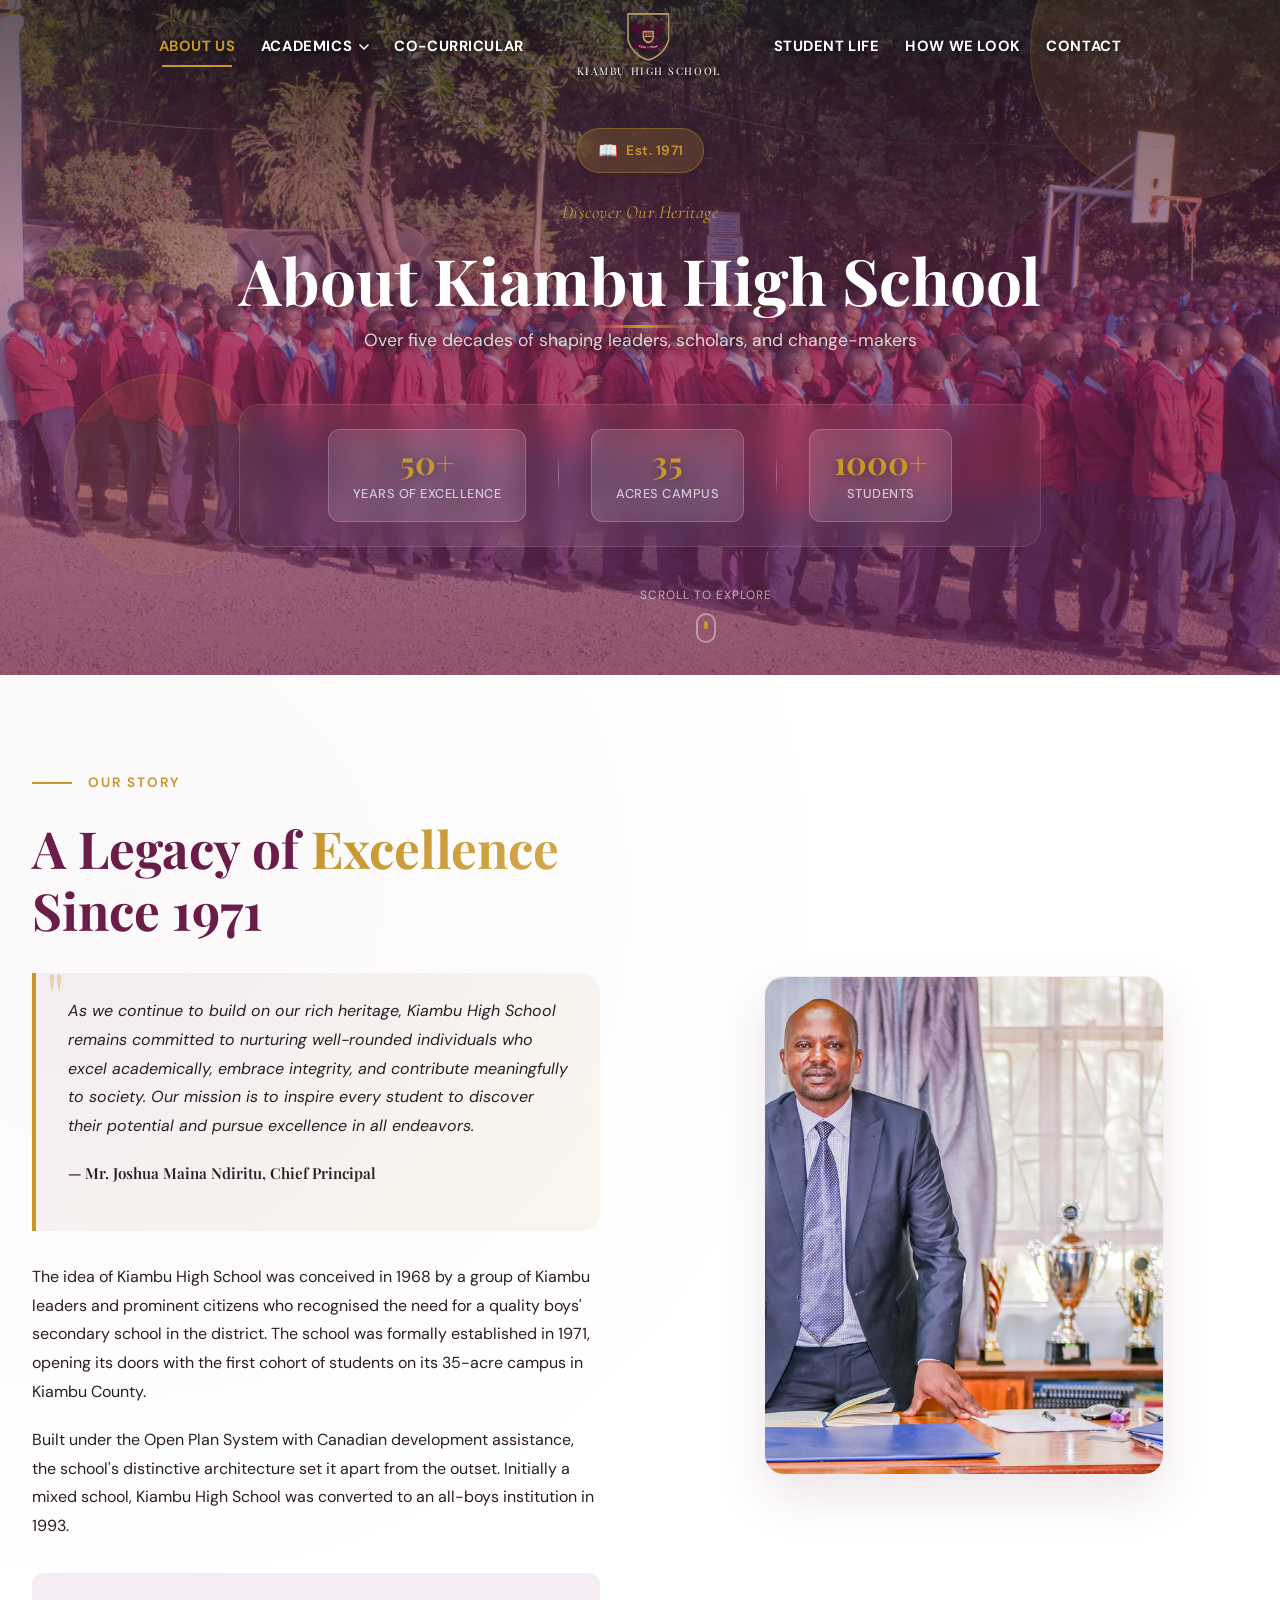
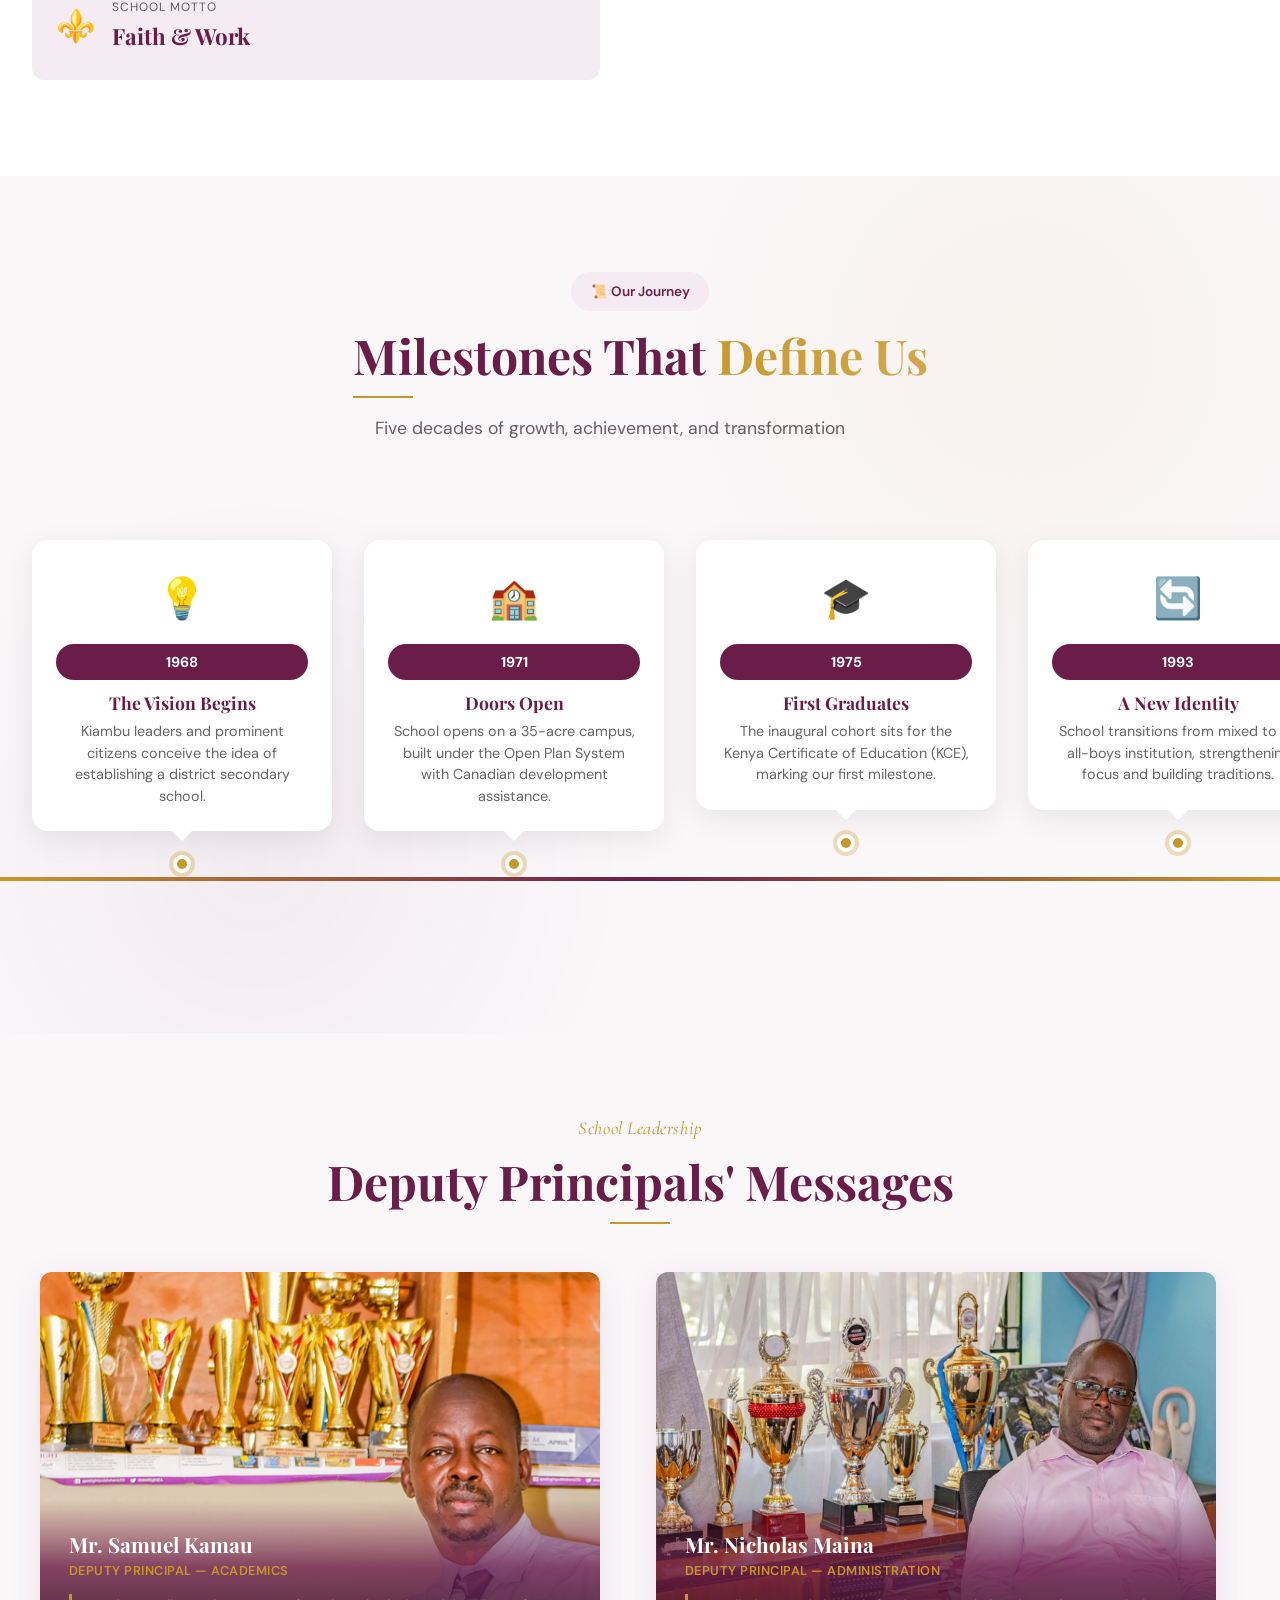
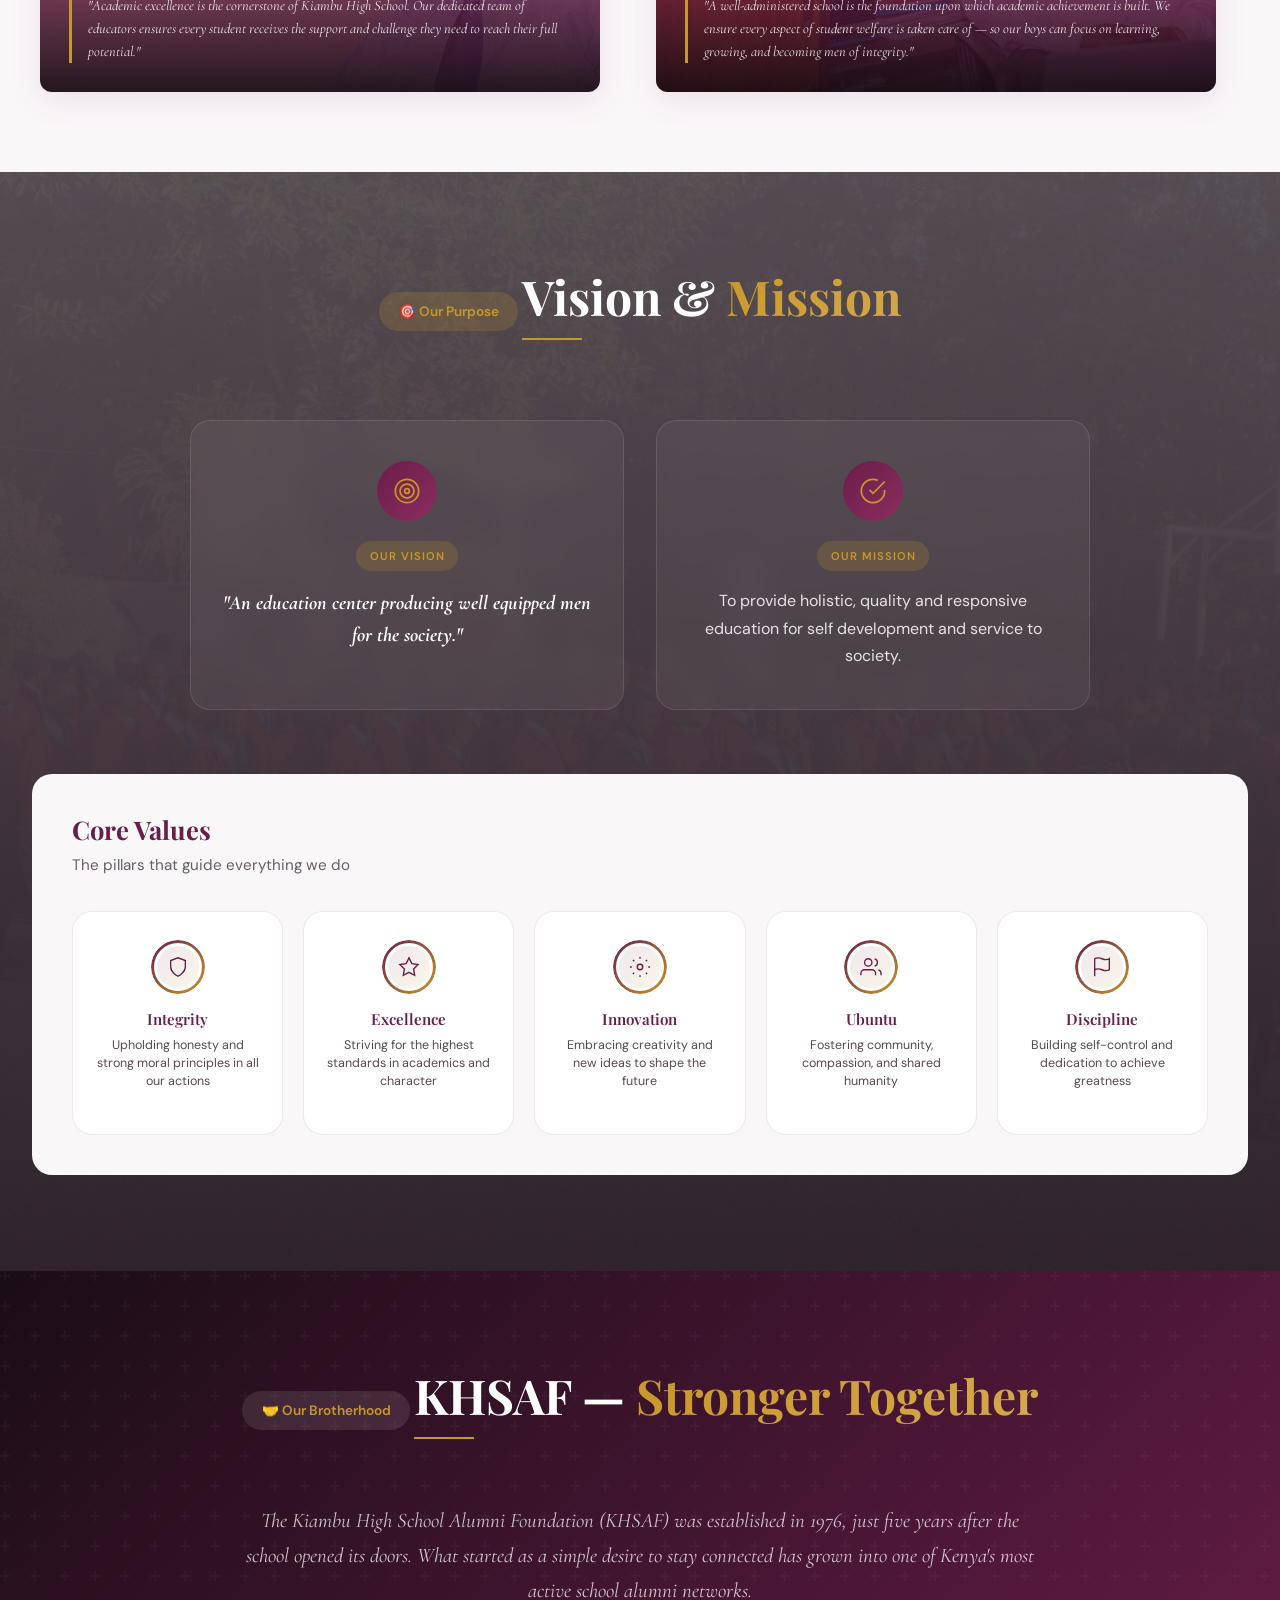
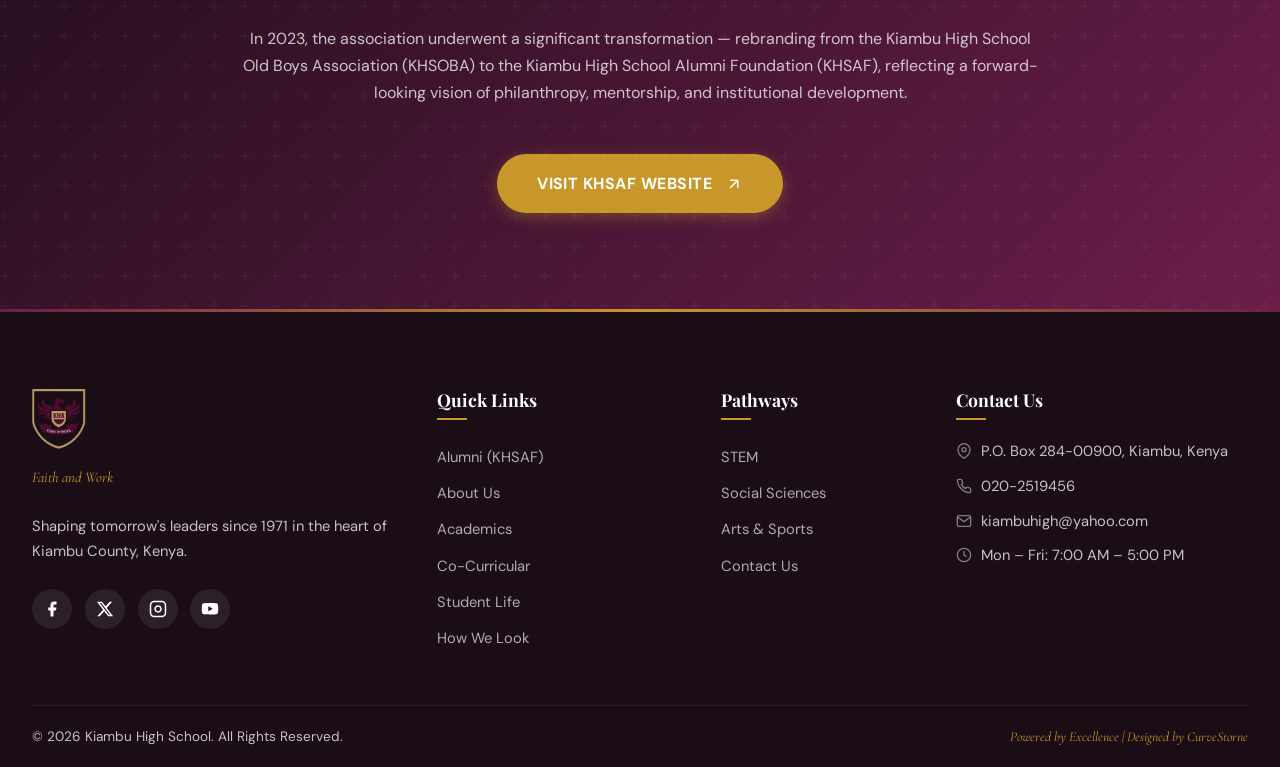
==== commit 9272c593: "Redesign timeline to horizontal with infinite auto-scroll" ====
--- a/about.html
+++ b/about.html
@@ -171,7 +171,7 @@
 </section>
 
 <!-- ============================================
-     JOURNEY TIMELINE
+     JOURNEY TIMELINE - HORIZONTAL INFINITE SCROLL
      ============================================ -->
 <section class="about-journey" id="journeySection">
   <div class="journey-bg-pattern"></div>
@@ -181,102 +181,311 @@
       <h2 class="section-title">Milestones That <span class="text-gradient">Define Us</span></h2>
       <p class="section-subtitle">Five decades of growth, achievement, and transformation</p>
     </div>
-    
-    <div class="journey-timeline journey-timeline--animated">
-      <div class="timeline-line timeline-line--animated"></div>
-      
-      <div class="timeline-item timeline-item--left timeline-reveal">
-        <div class="timeline-dot"></div>
-        <div class="timeline-content">
-          <div class="timeline-icon">💡</div>
-          <span class="timeline-year">1968</span>
+  </div>
+  
+  <!-- Horizontal Timeline -->
+  <div class="timeline-horizontal-wrapper">
+    <div class="timeline-horizontal-track" id="timelineTrack">
+      <!-- Timeline items will be duplicated by JS for infinite scroll -->
+      <div class="timeline-h-item">
+        <div class="timeline-h-card">
+          <div class="timeline-h-icon">💡</div>
+          <span class="timeline-h-year">1968</span>
           <h4>The Vision Begins</h4>
-          <p>Kiambu leaders and prominent citizens conceive the idea of establishing a district secondary school to serve the growing community.</p>
-        </div>
-      </div>
-      
-      <div class="timeline-item timeline-item--right timeline-reveal">
-        <div class="timeline-dot"></div>
-        <div class="timeline-content">
-          <div class="timeline-icon">🏫</div>
-          <span class="timeline-year">1971</span>
+          <p>Kiambu leaders and prominent citizens conceive the idea of establishing a district secondary school.</p>
+        </div>
+        <div class="timeline-h-dot"></div>
+      </div>
+      
+      <div class="timeline-h-item">
+        <div class="timeline-h-card">
+          <div class="timeline-h-icon">🏫</div>
+          <span class="timeline-h-year">1971</span>
           <h4>Doors Open</h4>
-          <p>Kiambu High School opens on a 35-acre campus, built under the Open Plan System with Canadian development assistance.</p>
-        </div>
-      </div>
-      
-      <div class="timeline-item timeline-item--left timeline-reveal">
-        <div class="timeline-dot"></div>
-        <div class="timeline-content">
-          <div class="timeline-icon">🎓</div>
-          <span class="timeline-year">1975</span>
+          <p>School opens on a 35-acre campus, built under the Open Plan System with Canadian development assistance.</p>
+        </div>
+        <div class="timeline-h-dot"></div>
+      </div>
+      
+      <div class="timeline-h-item">
+        <div class="timeline-h-card">
+          <div class="timeline-h-icon">🎓</div>
+          <span class="timeline-h-year">1975</span>
           <h4>First Graduates</h4>
-          <p>The inaugural cohort sits for the Kenya Certificate of Education (KCE), marking our first academic milestone.</p>
-        </div>
-      </div>
-      
-      <div class="timeline-item timeline-item--right timeline-reveal">
-        <div class="timeline-dot"></div>
-        <div class="timeline-content">
-          <div class="timeline-icon">🔄</div>
-          <span class="timeline-year">1993</span>
+          <p>The inaugural cohort sits for the Kenya Certificate of Education (KCE), marking our first milestone.</p>
+        </div>
+        <div class="timeline-h-dot"></div>
+      </div>
+      
+      <div class="timeline-h-item">
+        <div class="timeline-h-card">
+          <div class="timeline-h-icon">🔄</div>
+          <span class="timeline-h-year">1993</span>
           <h4>A New Identity</h4>
-          <p>School transitions from mixed to an all-boys institution, strengthening focus and building unique traditions.</p>
-        </div>
-      </div>
-      
-      <div class="timeline-item timeline-item--left timeline-reveal">
-        <div class="timeline-dot"></div>
-        <div class="timeline-content">
-          <div class="timeline-icon">🏠</div>
-          <span class="timeline-year">2012</span>
+          <p>School transitions from mixed to an all-boys institution, strengthening focus and building traditions.</p>
+        </div>
+        <div class="timeline-h-dot"></div>
+      </div>
+      
+      <div class="timeline-h-item">
+        <div class="timeline-h-card">
+          <div class="timeline-h-icon">🏠</div>
+          <span class="timeline-h-year">2012</span>
           <h4>Expanding Horizons</h4>
           <p>Construction of the ESP hostel significantly expands boarding capacity to accommodate more students.</p>
         </div>
-      </div>
-      
-      <div class="timeline-item timeline-item--right timeline-reveal">
-        <div class="timeline-dot"></div>
-        <div class="timeline-content">
-          <div class="timeline-icon">🏊</div>
-          <span class="timeline-year">2018</span>
+        <div class="timeline-h-dot"></div>
+      </div>
+      
+      <div class="timeline-h-item">
+        <div class="timeline-h-card">
+          <div class="timeline-h-icon">🏊</div>
+          <span class="timeline-h-year">2018</span>
           <h4>Making Waves</h4>
           <p>Semi-Olympic swimming pool launched — a first among Kiambu County schools, enhancing sports facilities.</p>
         </div>
-      </div>
-      
-      <div class="timeline-item timeline-item--left timeline-reveal">
-        <div class="timeline-dot"></div>
-        <div class="timeline-content">
-          <div class="timeline-icon">🏔️</div>
-          <span class="timeline-year">2019</span>
+        <div class="timeline-h-dot"></div>
+      </div>
+      
+      <div class="timeline-h-item">
+        <div class="timeline-h-card">
+          <div class="timeline-h-icon">🏔️</div>
+          <span class="timeline-h-year">2019</span>
           <h4>Growing Stronger</h4>
-          <p>New dormitory block completed, bringing total to 13 houses named after famous mountains across the world.</p>
-        </div>
-      </div>
-      
-      <div class="timeline-item timeline-item--right timeline-reveal">
-        <div class="timeline-dot timeline-dot--highlight"></div>
-        <div class="timeline-content timeline-content--highlight">
-          <div class="timeline-icon">📚</div>
-          <span class="timeline-year">2023</span>
+          <p>New dormitory block completed, bringing total to 13 houses named after famous mountains worldwide.</p>
+        </div>
+        <div class="timeline-h-dot"></div>
+      </div>
+      
+      <div class="timeline-h-item">
+        <div class="timeline-h-card timeline-h-card--highlight">
+          <div class="timeline-h-icon">📚</div>
+          <span class="timeline-h-year">2023</span>
           <h4>New Leadership Era</h4>
-          <p>Mr. Joshua Maina Ndiritu, Chief Principal; Competency-Based Curriculum (CBC) pathways launched for Grade 10.</p>
-        </div>
-      </div>
-      
-      <div class="timeline-item timeline-item--left timeline-reveal">
-        <div class="timeline-dot timeline-dot--current"></div>
-        <div class="timeline-content timeline-content--current">
-          <div class="timeline-icon">🏆</div>
-          <span class="timeline-year">2025</span>
+          <p>Mr. Joshua Maina Ndiritu, Chief Principal; CBC pathways launched for Grade 10.</p>
+        </div>
+        <div class="timeline-h-dot timeline-h-dot--highlight"></div>
+      </div>
+      
+      <div class="timeline-h-item">
+        <div class="timeline-h-card timeline-h-card--current">
+          <div class="timeline-h-icon">🏆</div>
+          <span class="timeline-h-year">2025</span>
           <h4>Excellence Continues</h4>
           <p>KCSE 2025 — 402 candidates achieve Mean Grade 7.39 (B−) with 67.4% scoring C+ and above.</p>
         </div>
-      </div>
-    </div>
+        <div class="timeline-h-dot timeline-h-dot--current"></div>
+      </div>
+    </div>
+    
+    <!-- Timeline line -->
+    <div class="timeline-h-line"></div>
   </div>
 </section>
+
+<style>
+/* Horizontal Timeline Styles */
+.timeline-horizontal-wrapper {
+  position: relative;
+  width: 100%;
+  overflow: hidden;
+  padding: 2rem 0 4rem;
+  margin-top: 2rem;
+}
+
+.timeline-h-line {
+  position: absolute;
+  bottom: 3.5rem;
+  left: 0;
+  right: 0;
+  height: 4px;
+  background: linear-gradient(90deg, var(--secondary), var(--primary), var(--secondary));
+  z-index: 1;
+}
+
+.timeline-horizontal-track {
+  display: flex;
+  gap: 2rem;
+  animation: scrollTimeline 40s linear infinite;
+  width: max-content;
+  padding: 0 2rem;
+}
+
+.timeline-horizontal-track:hover {
+  animation-play-state: paused;
+}
+
+@keyframes scrollTimeline {
+  0% {
+    transform: translateX(0);
+  }
+  100% {
+    transform: translateX(-50%);
+  }
+}
+
+.timeline-h-item {
+  flex-shrink: 0;
+  width: 300px;
+  display: flex;
+  flex-direction: column;
+  align-items: center;
+  position: relative;
+}
+
+.timeline-h-card {
+  background: var(--white);
+  padding: 1.5rem;
+  border-radius: 16px;
+  box-shadow: 0 8px 30px rgba(0,0,0,0.08);
+  text-align: center;
+  transition: all 0.4s ease;
+  margin-bottom: 1.5rem;
+  position: relative;
+  z-index: 2;
+  min-height: 200px;
+  display: flex;
+  flex-direction: column;
+  justify-content: flex-start;
+}
+
+.timeline-h-card::after {
+  content: '';
+  position: absolute;
+  bottom: -10px;
+  left: 50%;
+  transform: translateX(-50%);
+  width: 0;
+  height: 0;
+  border-left: 10px solid transparent;
+  border-right: 10px solid transparent;
+  border-top: 10px solid var(--white);
+}
+
+.timeline-h-card:hover {
+  transform: translateY(-10px);
+  box-shadow: 0 20px 50px rgba(107, 29, 74, 0.15);
+}
+
+.timeline-h-card--highlight {
+  border: 2px solid var(--primary);
+}
+
+.timeline-h-card--current {
+  background: linear-gradient(135deg, var(--primary), #4a1535);
+  color: #fff;
+}
+
+.timeline-h-card--current::after {
+  border-top-color: var(--primary);
+}
+
+.timeline-h-card--current h4,
+.timeline-h-card--current p {
+  color: #fff;
+}
+
+.timeline-h-card--current .timeline-h-year {
+  background: var(--secondary);
+  color: var(--primary);
+}
+
+.timeline-h-icon {
+  font-size: 2.5rem;
+  margin-bottom: 0.75rem;
+}
+
+.timeline-h-year {
+  display: inline-block;
+  background: var(--primary);
+  color: #fff;
+  padding: 0.35rem 1rem;
+  border-radius: 50px;
+  font-weight: 700;
+  font-size: 0.9rem;
+  margin-bottom: 0.75rem;
+}
+
+.timeline-h-card h4 {
+  font-family: var(--font-display);
+  font-size: 1.1rem;
+  font-weight: 700;
+  color: var(--primary);
+  margin-bottom: 0.5rem;
+}
+
+.timeline-h-card p {
+  font-size: 0.9rem;
+  color: #666;
+  line-height: 1.5;
+  margin: 0;
+}
+
+.timeline-h-dot {
+  width: 18px;
+  height: 18px;
+  background: var(--secondary);
+  border: 4px solid var(--white);
+  border-radius: 50%;
+  box-shadow: 0 0 0 4px rgba(200, 151, 42, 0.3);
+  position: relative;
+  z-index: 3;
+}
+
+.timeline-h-dot--highlight {
+  background: var(--primary);
+  box-shadow: 0 0 0 4px rgba(107, 29, 74, 0.3);
+}
+
+.timeline-h-dot--current {
+  background: var(--secondary);
+  animation: pulseDot 2s infinite;
+}
+
+@keyframes pulseDot {
+  0%, 100% {
+    box-shadow: 0 0 0 4px rgba(200, 151, 42, 0.3);
+  }
+  50% {
+    box-shadow: 0 0 0 10px rgba(200, 151, 42, 0.1);
+  }
+}
+
+/* Responsive */
+@media (max-width: 768px) {
+  .timeline-h-item {
+    width: 260px;
+  }
+  
+  .timeline-h-card {
+    min-height: 180px;
+    padding: 1.25rem;
+  }
+  
+  .timeline-h-icon {
+    font-size: 2rem;
+  }
+  
+  .timeline-h-card h4 {
+    font-size: 1rem;
+  }
+  
+  .timeline-h-card p {
+    font-size: 0.85rem;
+  }
+}
+</style>
+
+<script>
+// Duplicate timeline items for seamless infinite scroll
+document.addEventListener('DOMContentLoaded', function() {
+  const track = document.getElementById('timelineTrack');
+  if (track) {
+    const items = track.innerHTML;
+    track.innerHTML = items + items; // Duplicate for seamless loop
+  }
+});
+</script>
 
 <!-- ============================================
      DEPUTY PRINCIPALS' MESSAGES
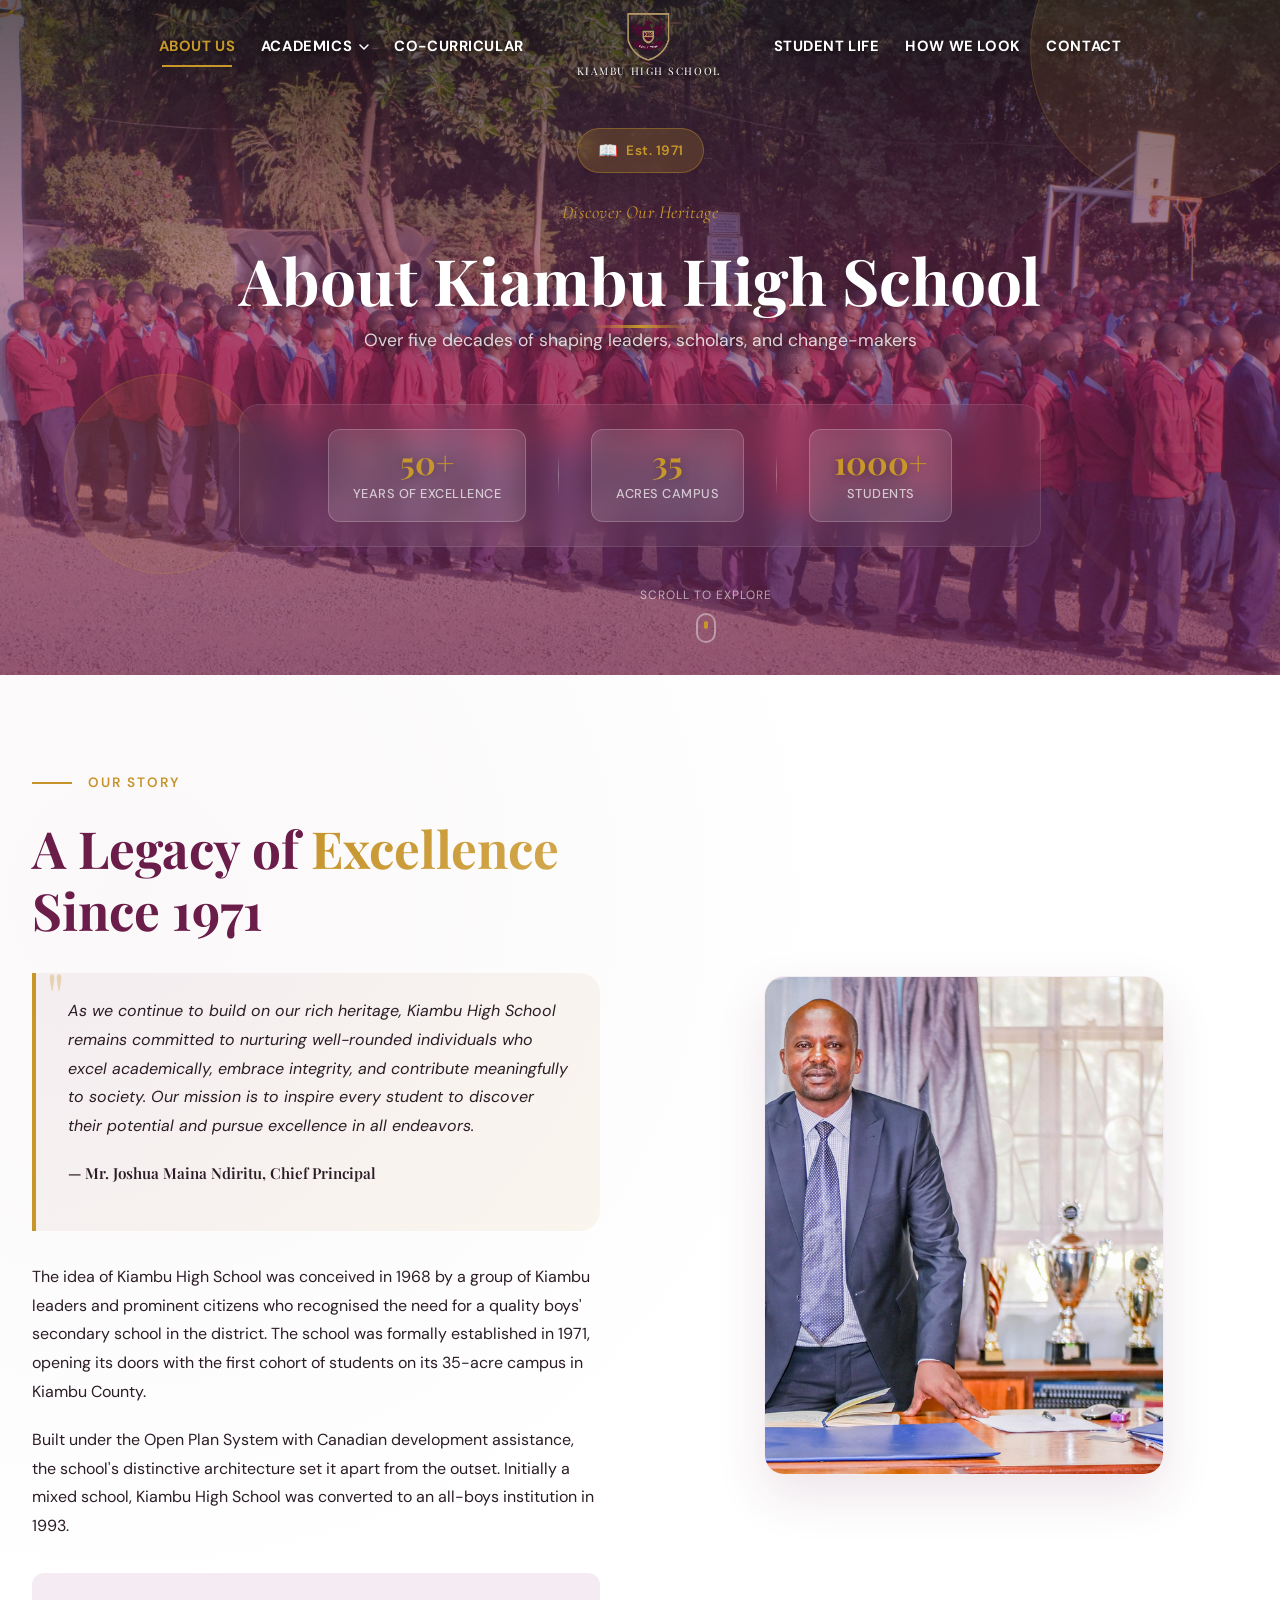
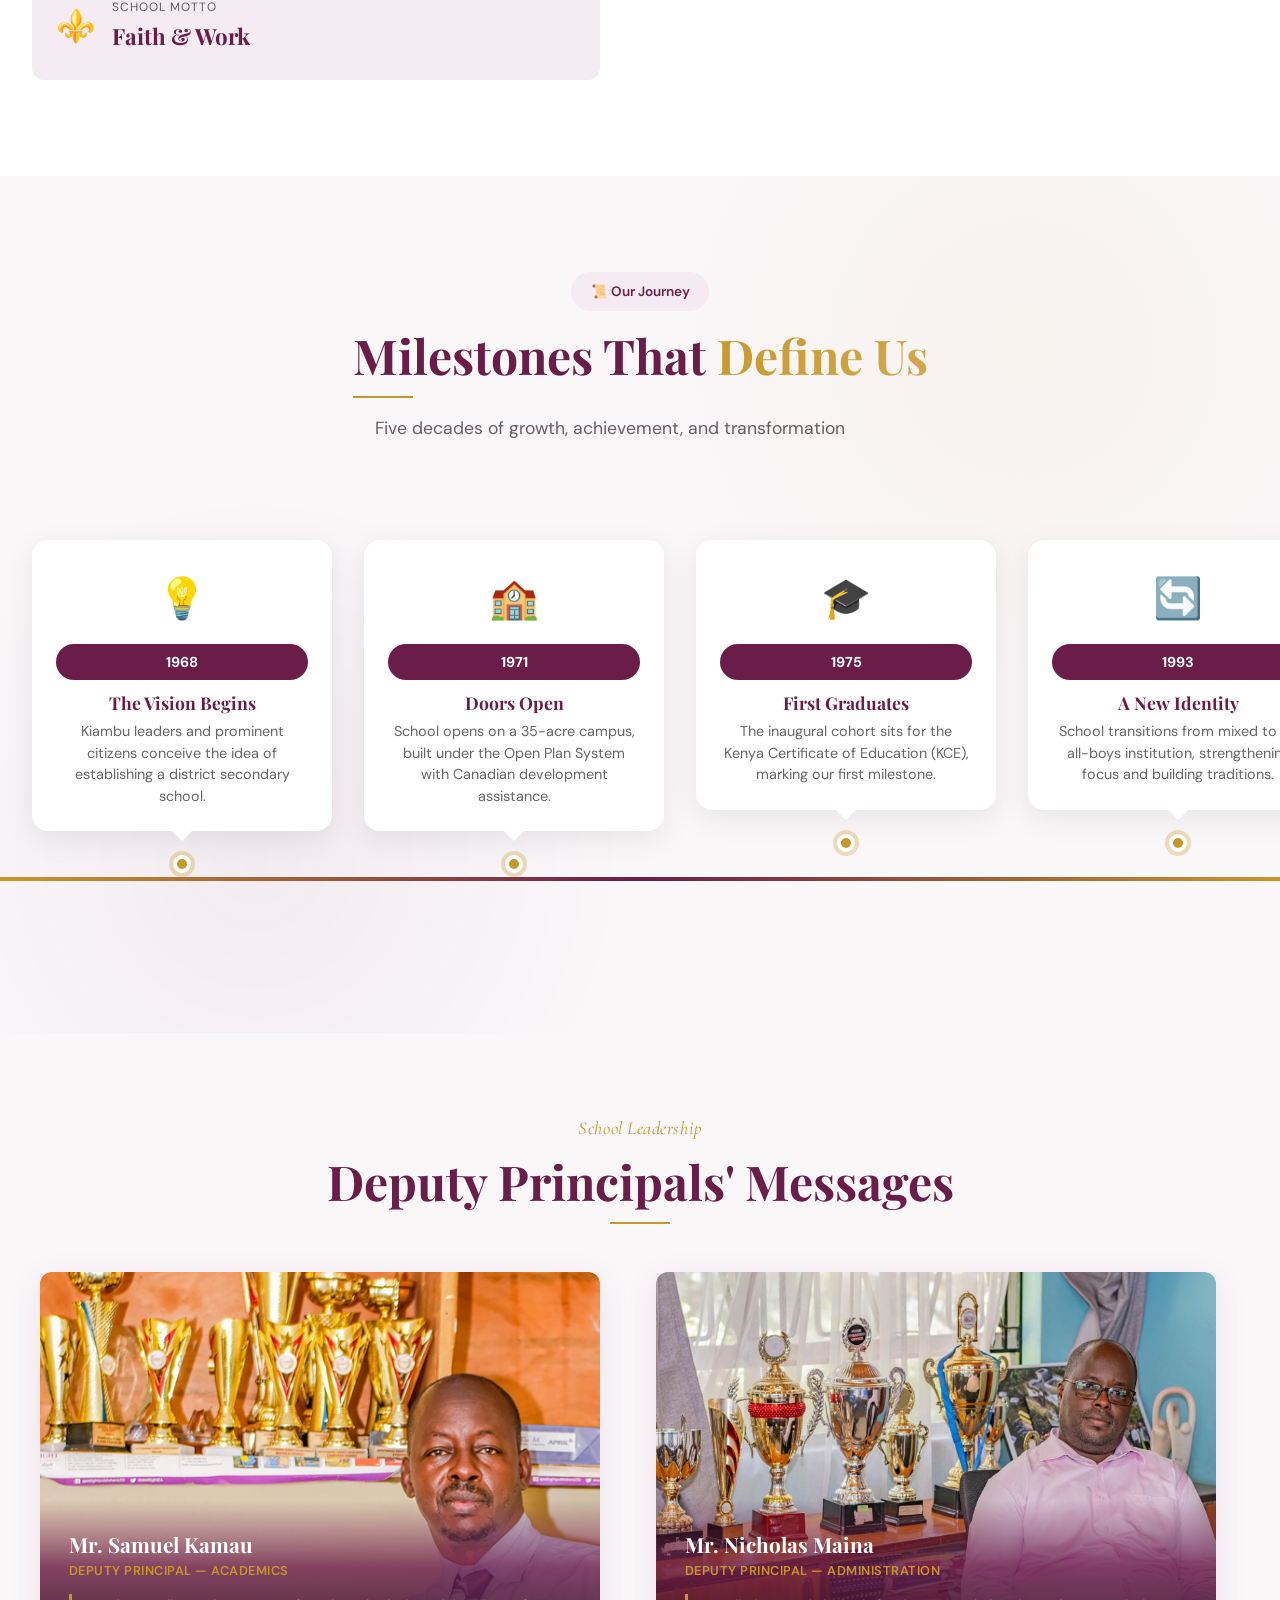
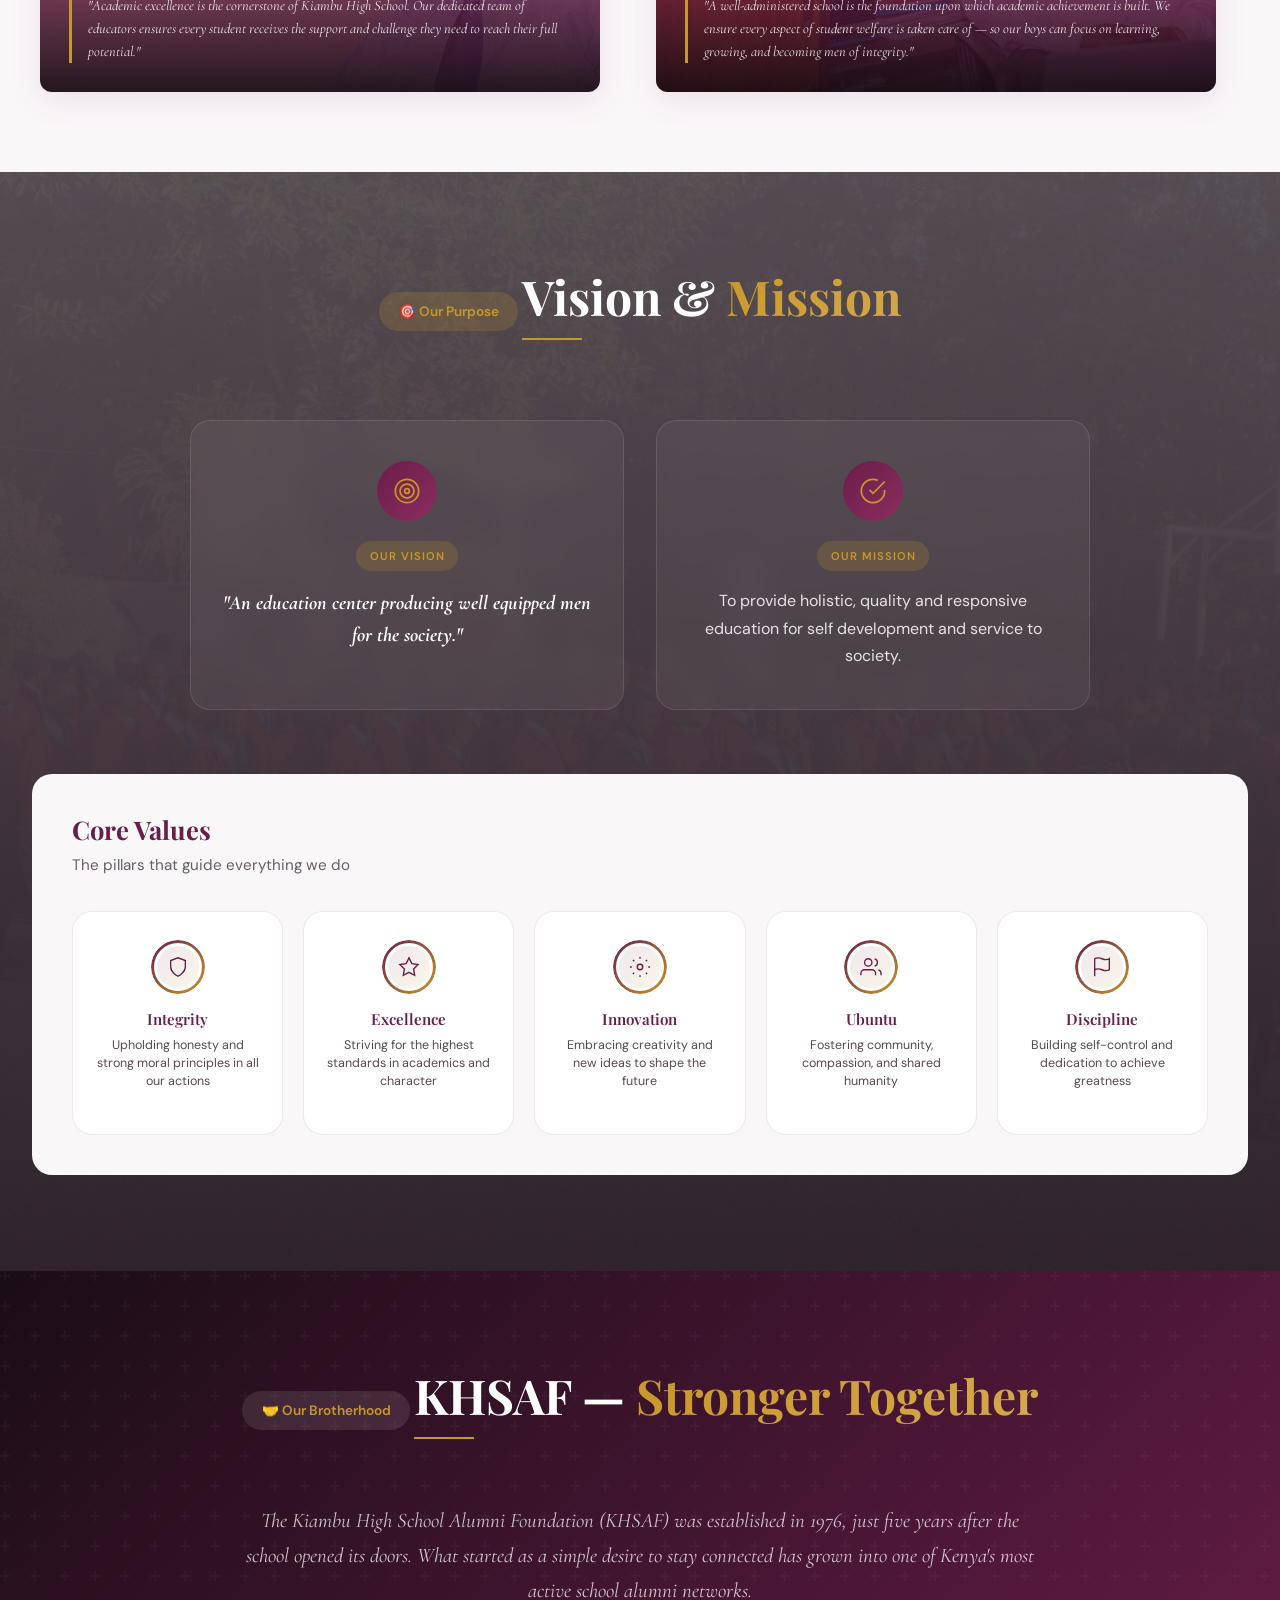
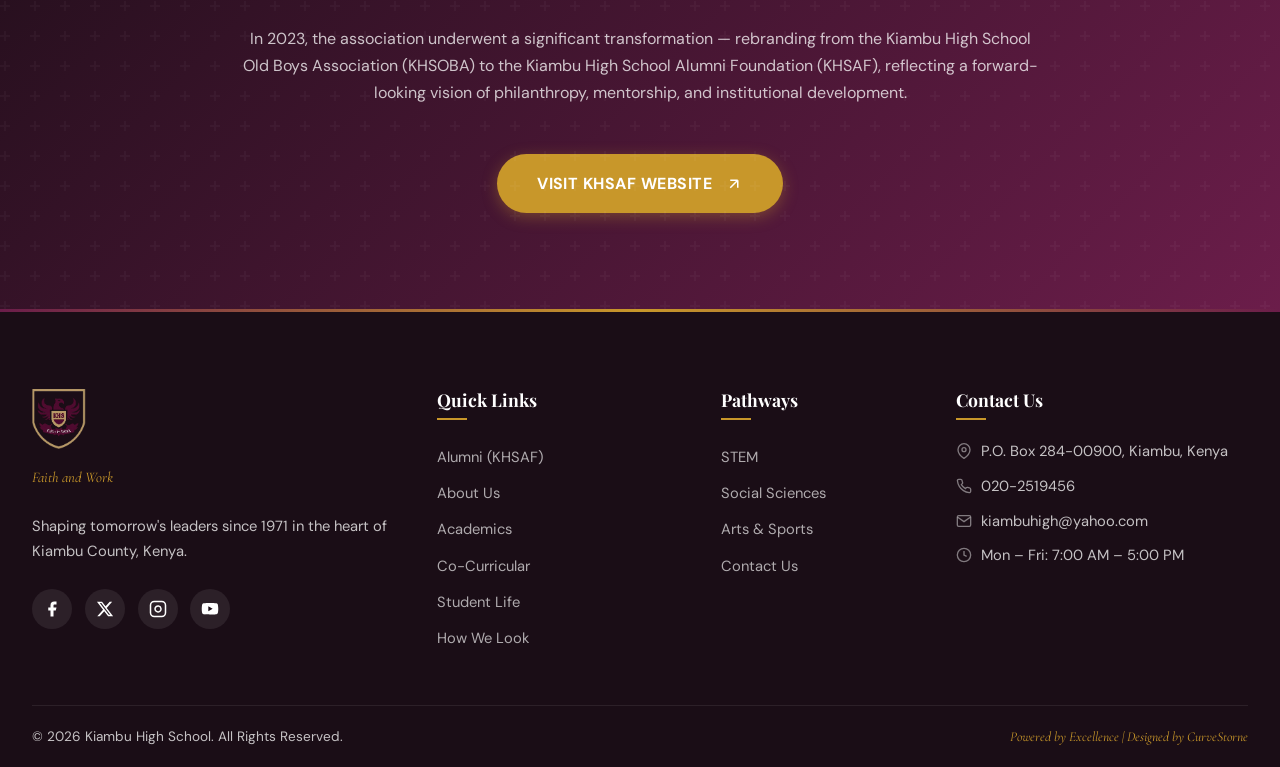
==== commit 494d10b4: "Fix 2025 timeline card text color to white" ====
--- a/about.html
+++ b/about.html
@@ -414,11 +414,19 @@
   margin-bottom: 0.5rem;
 }
 
+.timeline-h-card--current h4 {
+  color: #fff !important;
+}
+
 .timeline-h-card p {
   font-size: 0.9rem;
   color: #666;
   line-height: 1.5;
   margin: 0;
+}
+
+.timeline-h-card--current p {
+  color: #fff !important;
 }
 
 .timeline-h-dot {
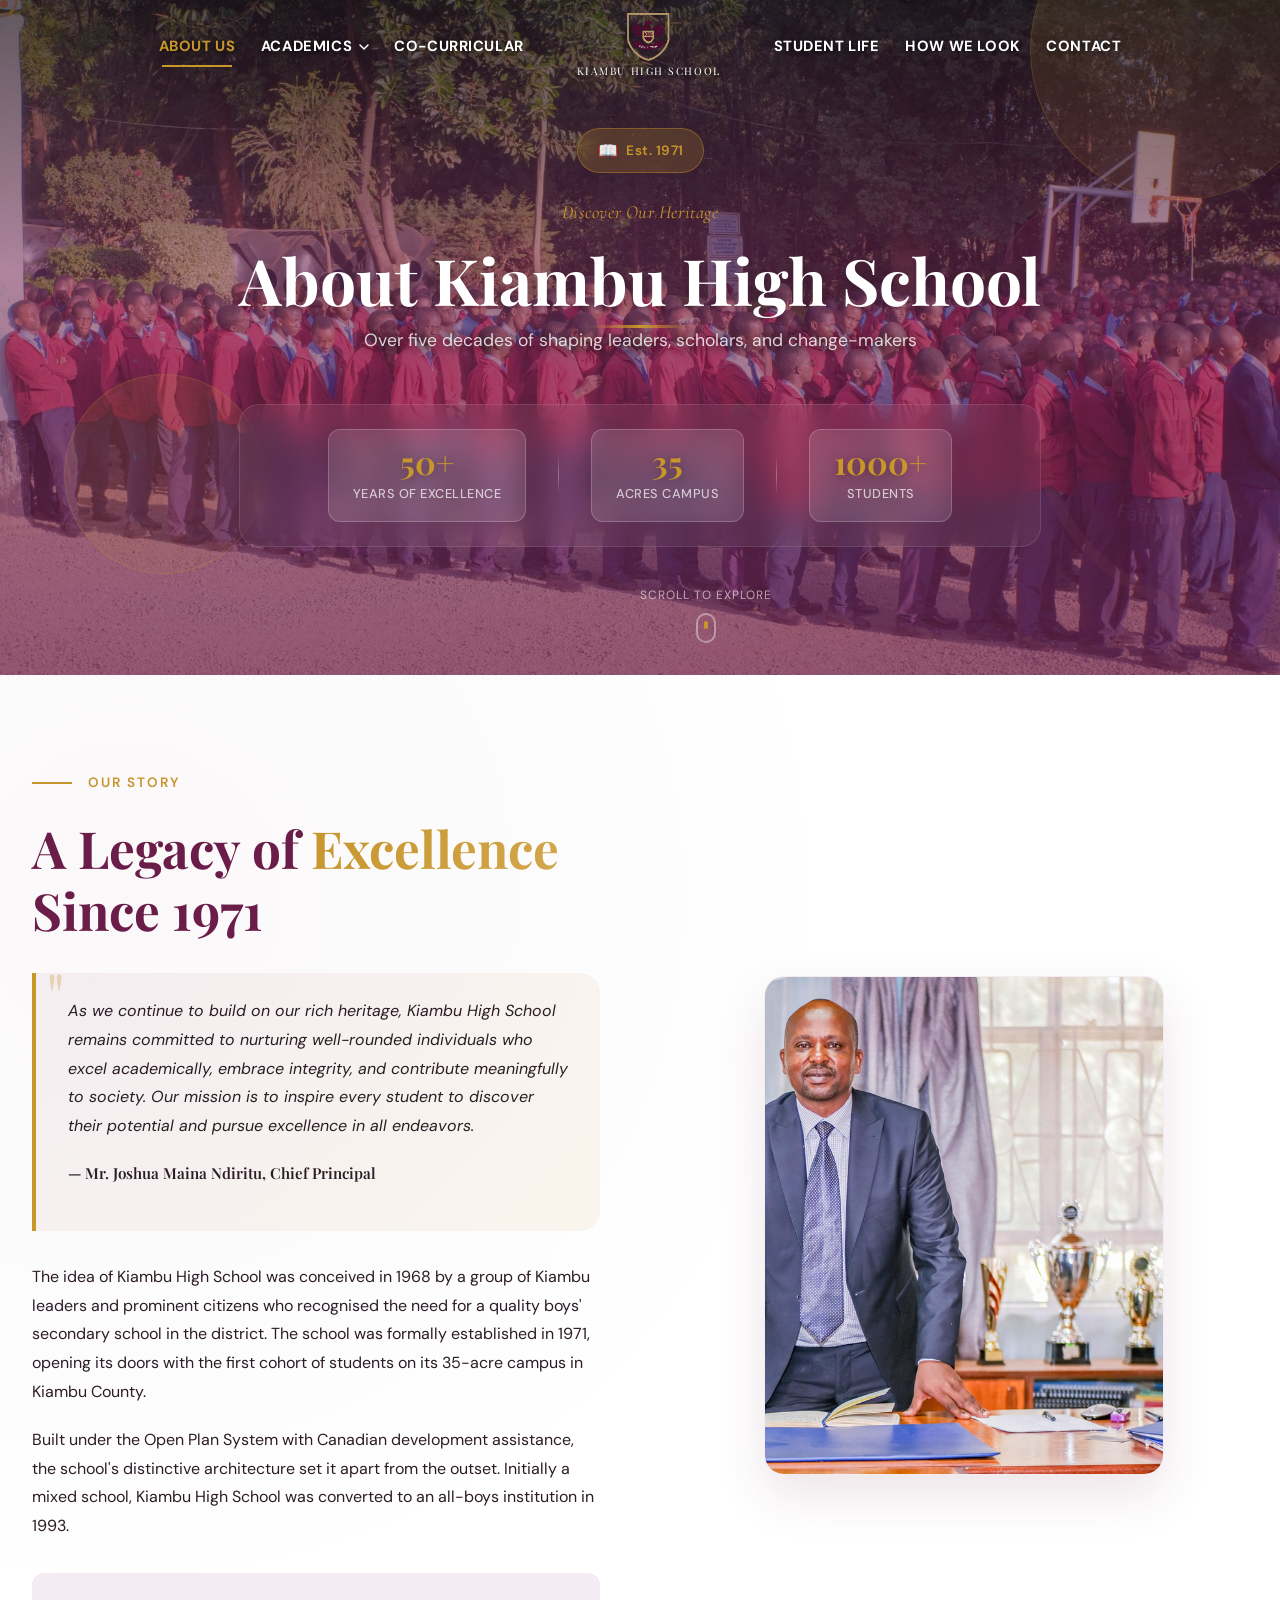
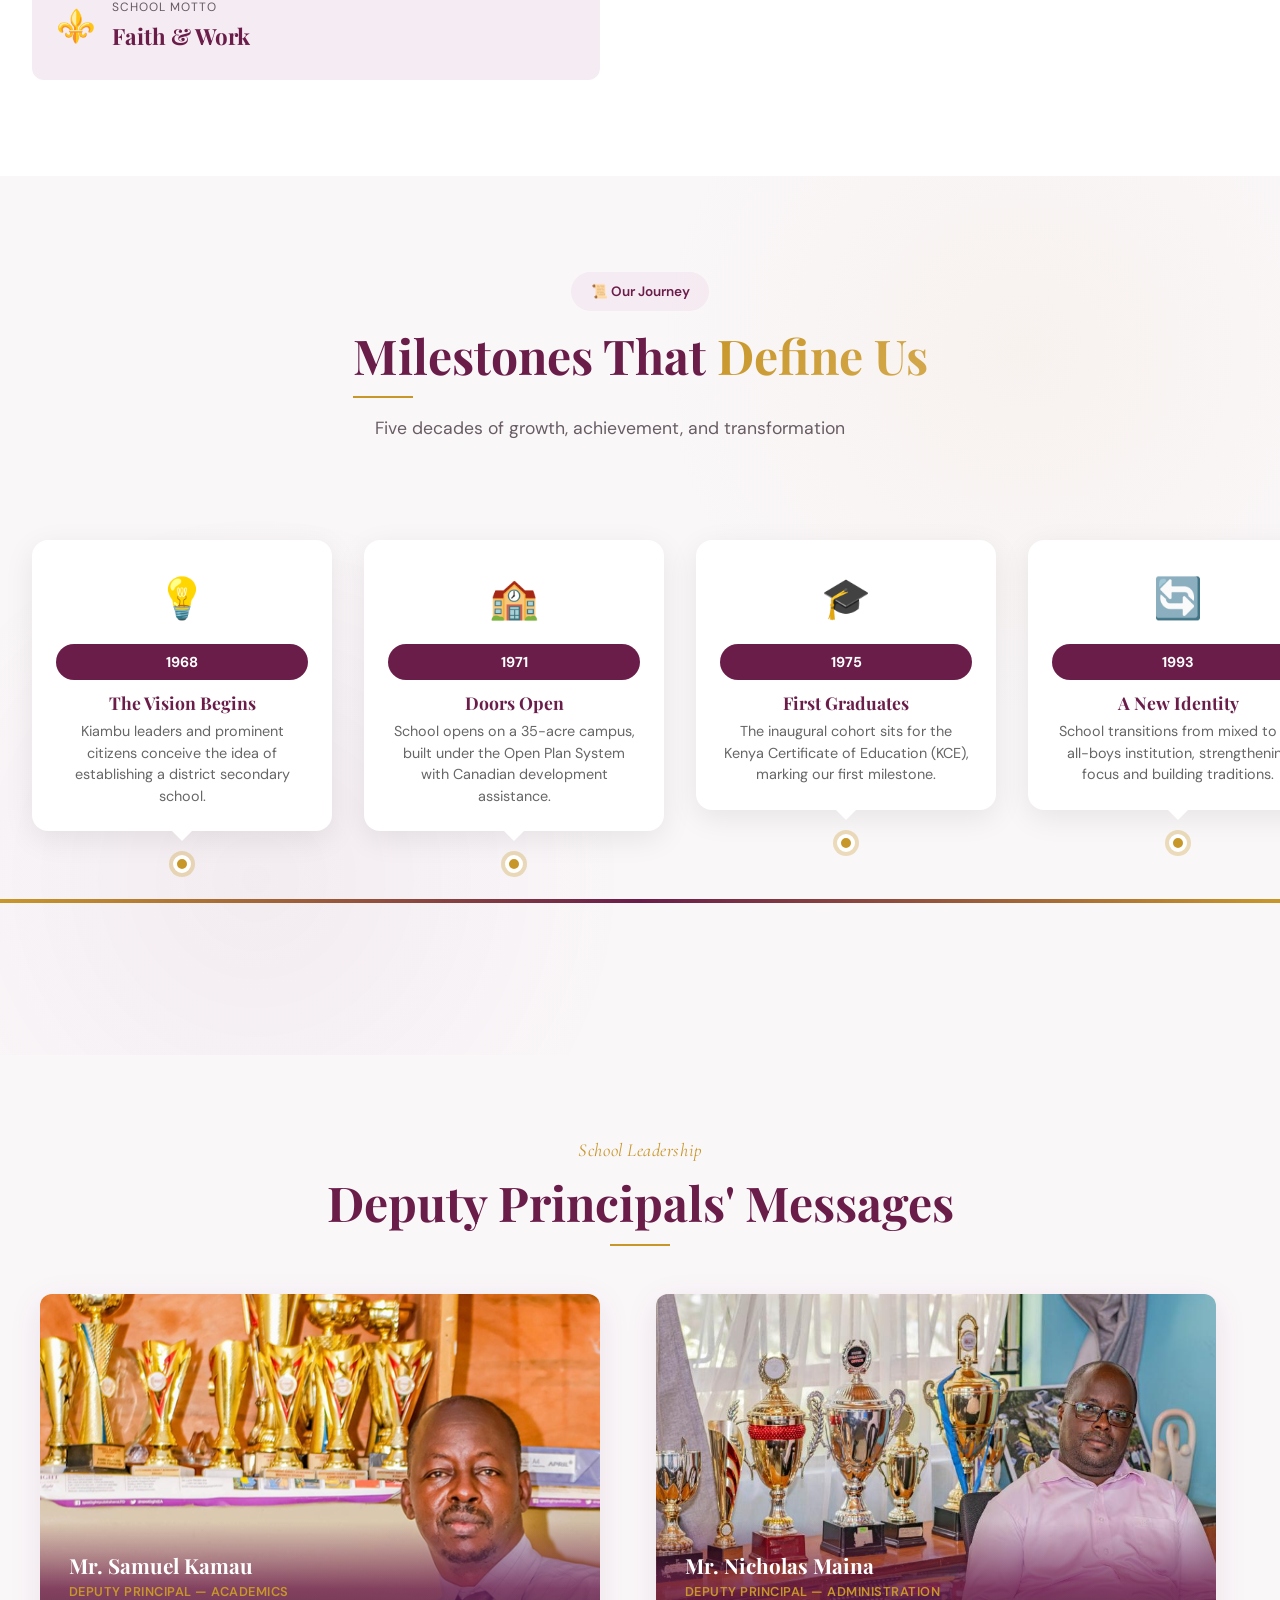
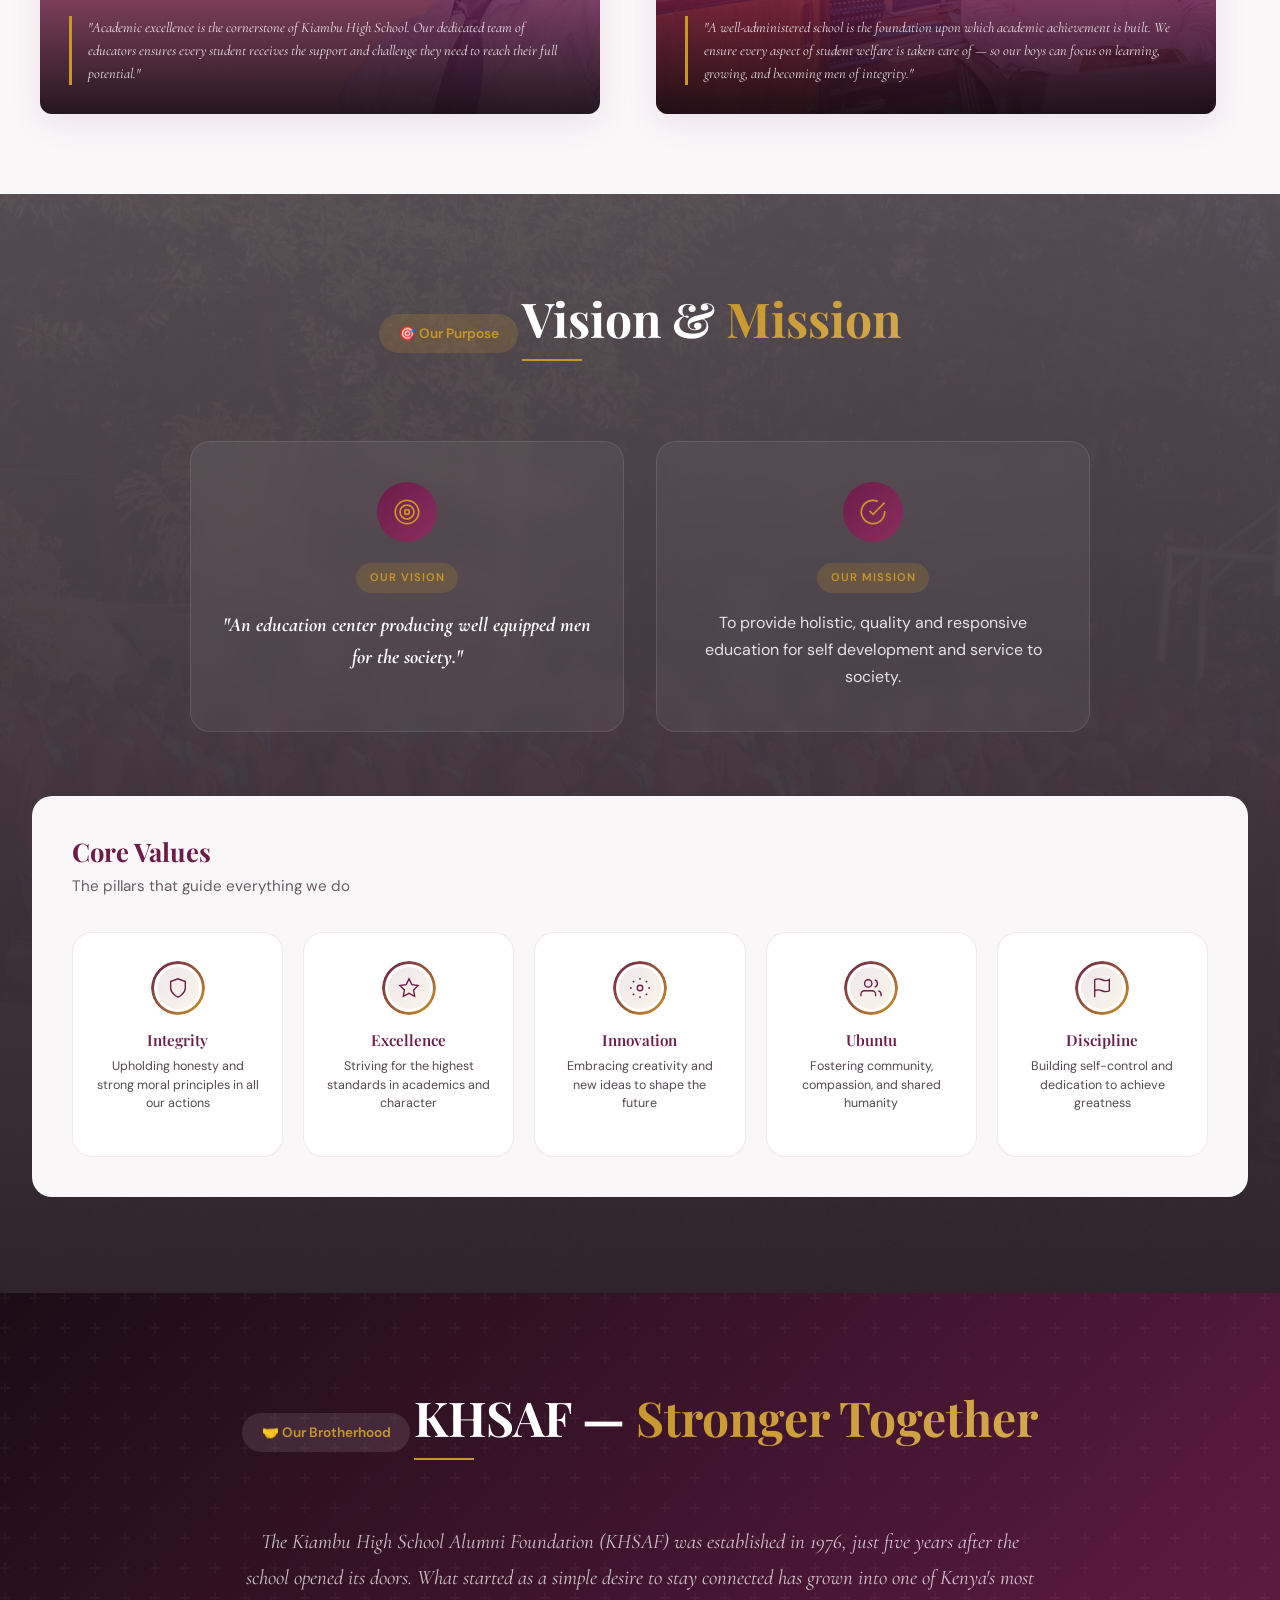
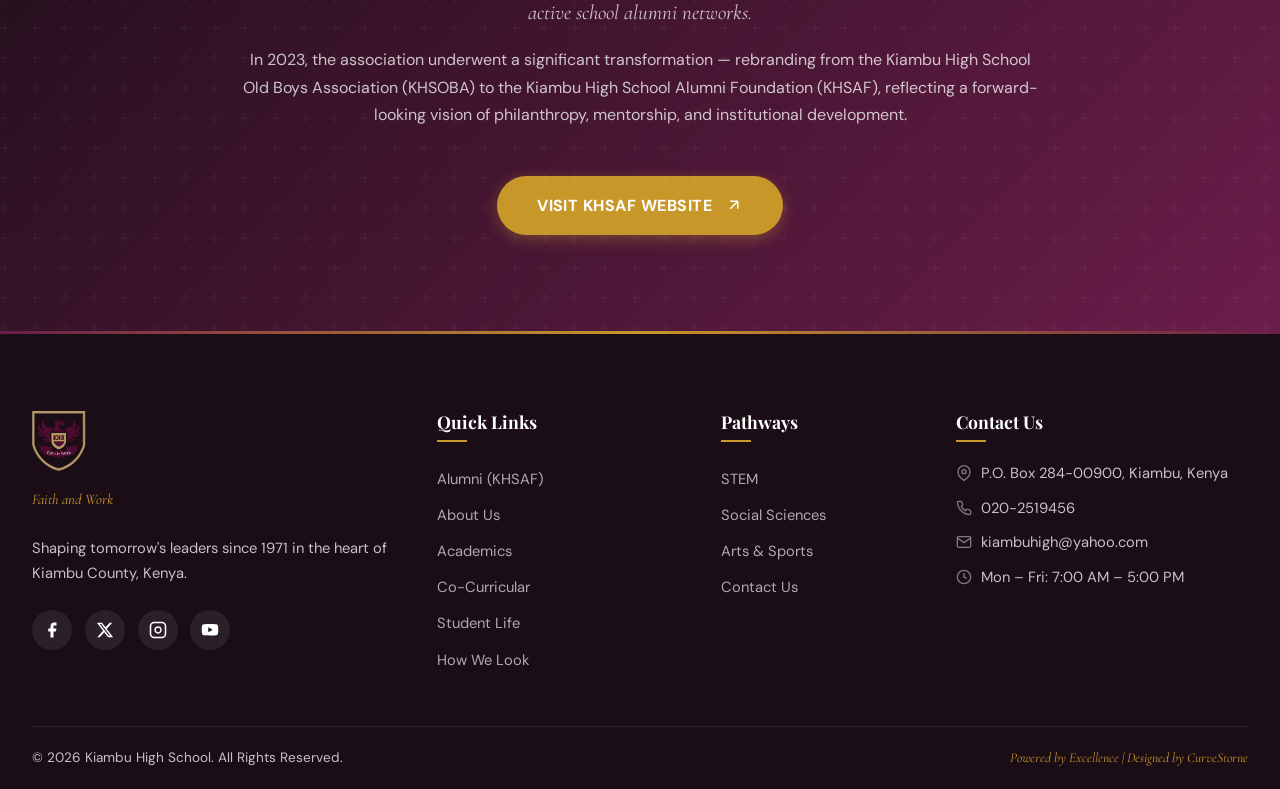
==== commit e1c81f35: "Fix house card images by using local images" ====
--- a/about.html
+++ b/about.html
@@ -262,7 +262,7 @@
           <div class="timeline-h-icon">📚</div>
           <span class="timeline-h-year">2023</span>
           <h4>New Leadership Era</h4>
-          <p>Mr. Joshua Maina Ndiritu, Chief Principal; CBC pathways launched for Grade 10.</p>
+          <p>Mr. Michael Kinywa, Chief Principal; CBC pathways launched for Grade 10.</p>
         </div>
         <div class="timeline-h-dot timeline-h-dot--highlight"></div>
       </div>
@@ -272,7 +272,7 @@
           <div class="timeline-h-icon">🏆</div>
           <span class="timeline-h-year">2025</span>
           <h4>Excellence Continues</h4>
-          <p>KCSE 2025 — 402 candidates achieve Mean Grade 7.39 (B−) with 67.4% scoring C+ and above.</p>
+          <p>Mr. Joshua Maina Ndiritu, Chief Principal; KCSE 2025 — 402 candidates achieve Mean Grade 7.39 (B−) with 67.4% scoring C+ and above.</p>
         </div>
         <div class="timeline-h-dot timeline-h-dot--current"></div>
       </div>
--- a/styles/main.css
+++ b/styles/main.css
@@ -61,6 +61,14 @@
   display: block;
 }
 
+/* Fix for logo backgrounds */
+.loader-logo-img,
+.header-logo-img,
+.footer-logo-img,
+.about-logo-watermark img {
+  background-color: transparent !important;
+}
+
 a {
   color: inherit;
   text-decoration: none;
@@ -6906,7 +6914,7 @@
   left: 0;
   width: 100%;
   height: 100%;
-  background: var(--dark);
+  background: transparent;
   z-index: 999999;
   display: flex;
   align-items: center;
@@ -7418,7 +7426,7 @@
 /* Boarding Houses */
 .houses-grid {
   display: grid;
-  grid-template-columns: repeat(auto-fill, minmax(180px, 1fr));
+  grid-template-columns: repeat(4, 1fr);
   gap: 1.5rem;
   margin-top: 3rem;
 }
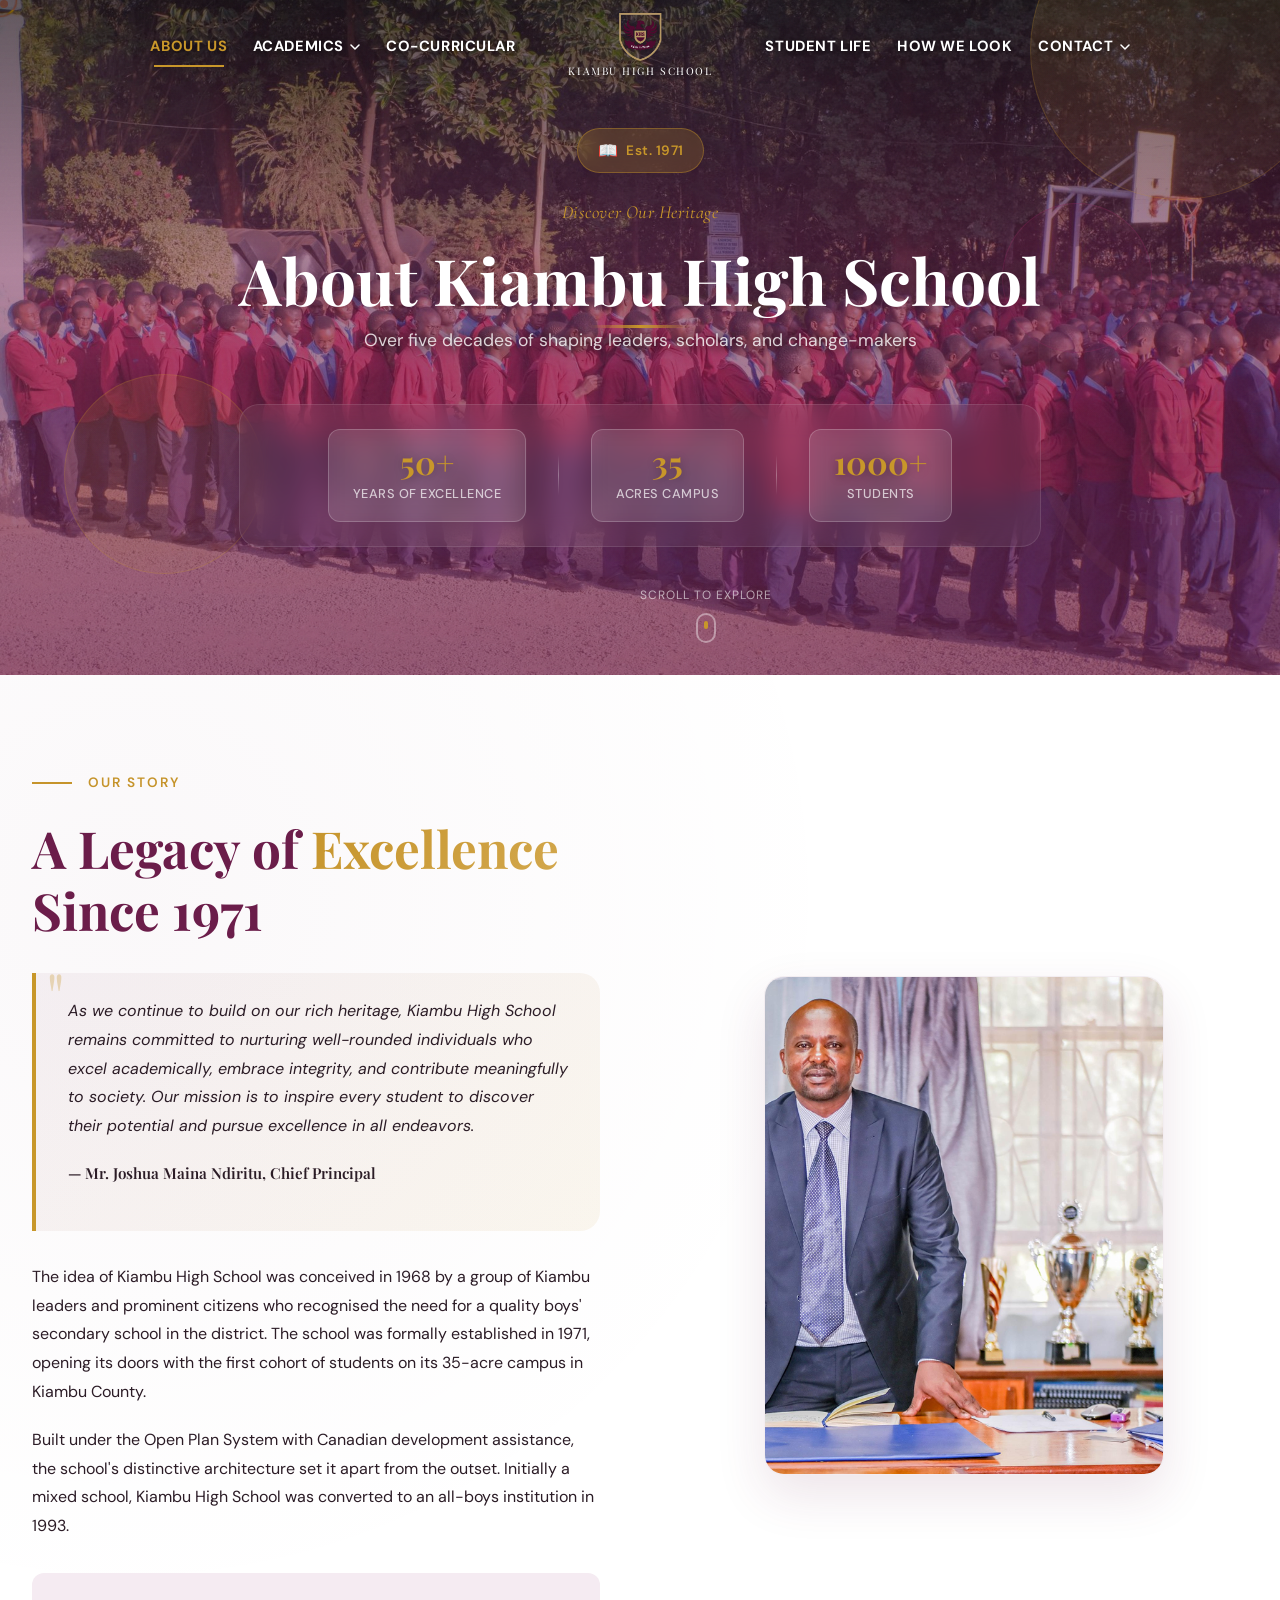
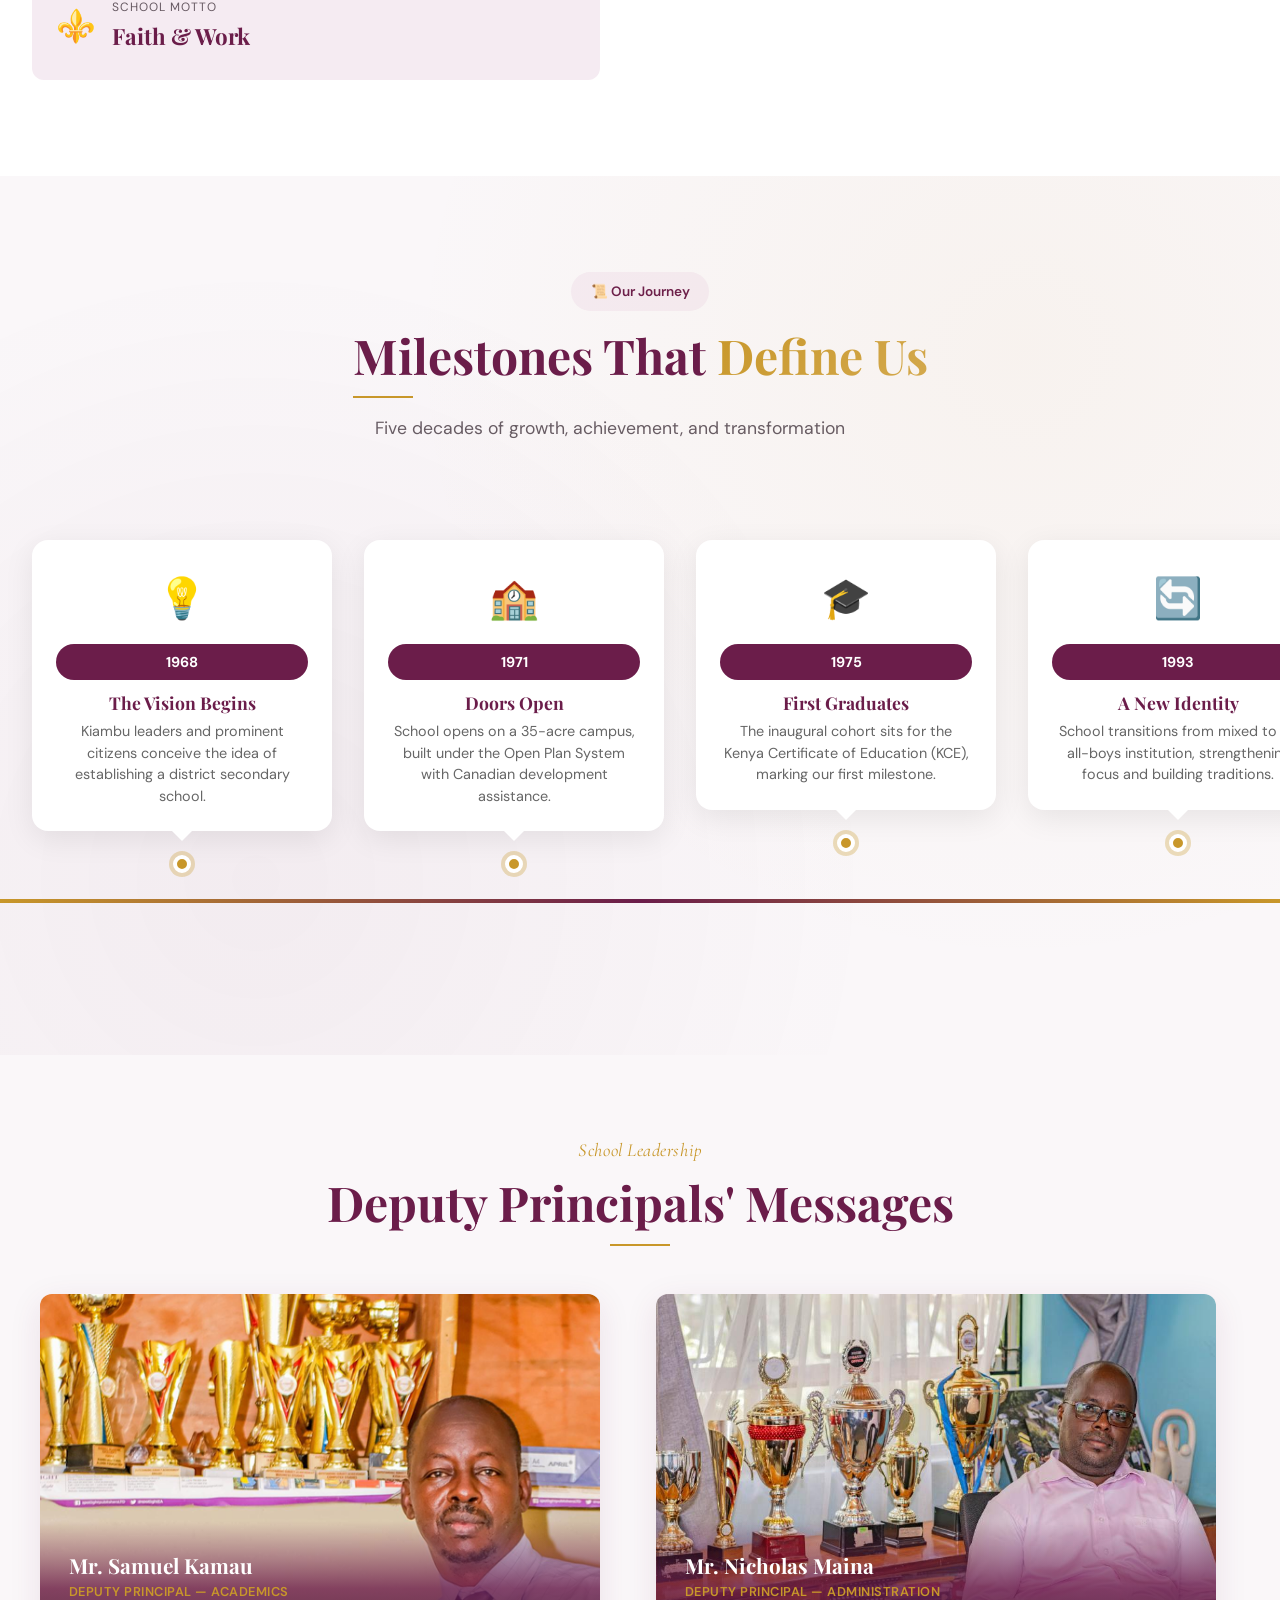
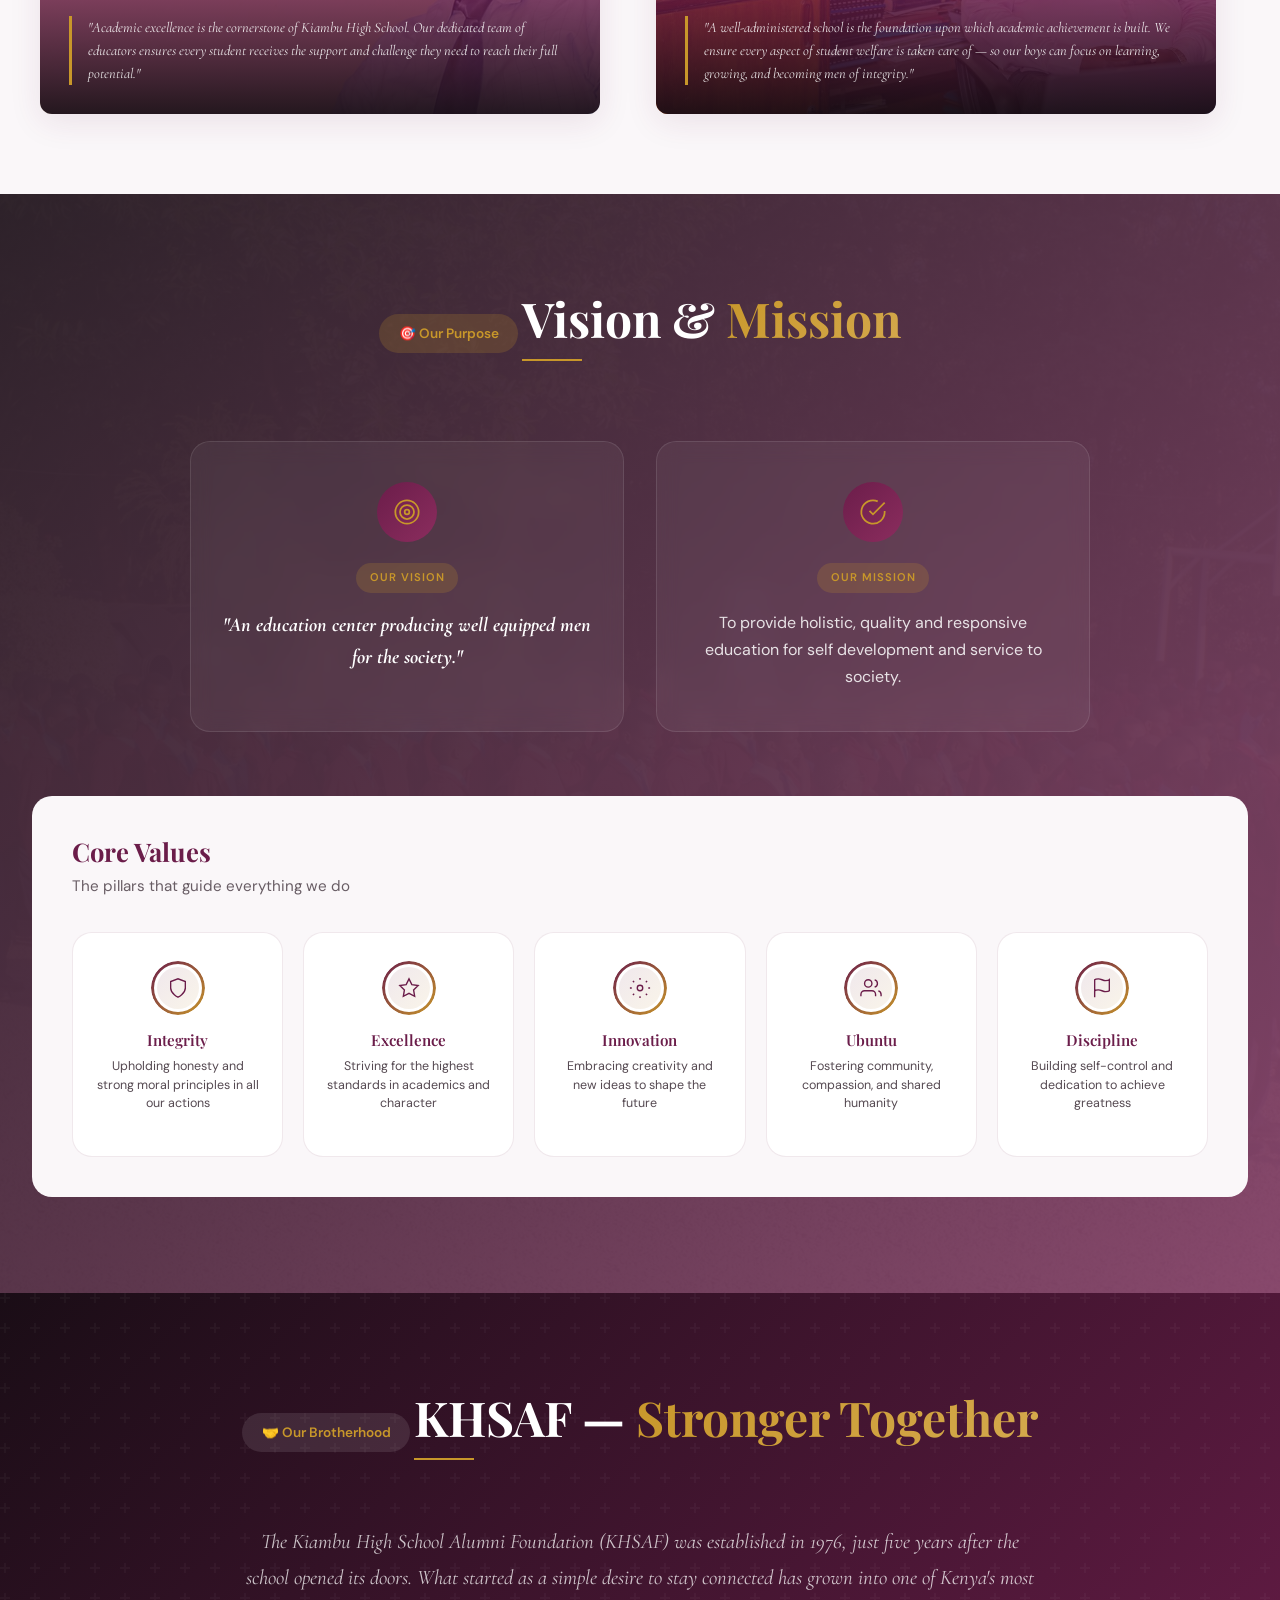
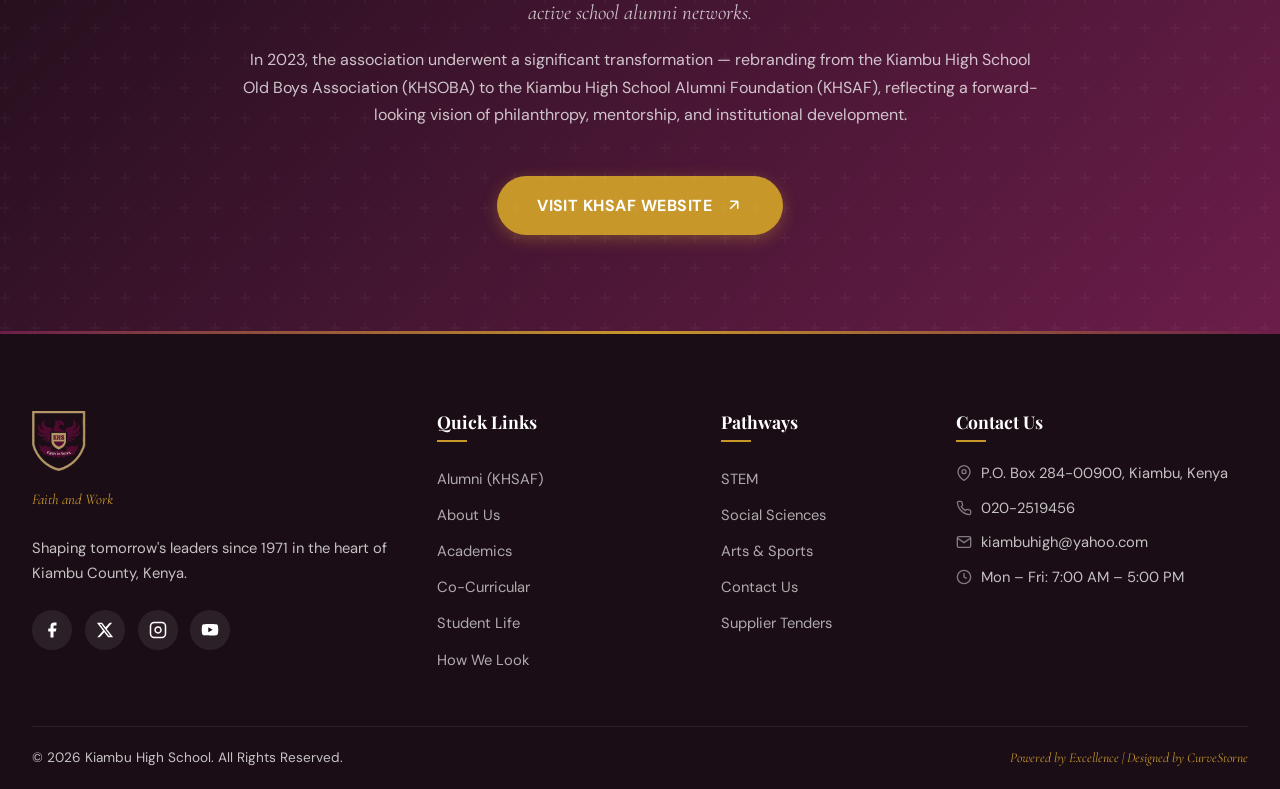
==== commit 686a6ee3: "Add supplier tenders page and nav/footer links" ====
--- a/about.html
+++ b/about.html
@@ -55,7 +55,13 @@
     <nav class="nav-right">
       <a href="/studentlife" class="nav-link">Student Life</a>
       <a href="/gallery" class="nav-link">How We Look</a>
-      <a href="/contact" class="nav-link">Contact</a>
+      <div class="nav-dropdown">
+        <a href="/contact" class="nav-link nav-link--parent">Contact <svg width="10" height="6" viewBox="0 0 10 6" fill="none"><path d="M1 1L5 5L9 1" stroke="currentColor" stroke-width="1.5" stroke-linecap="round" stroke-linejoin="round"/></svg></a>
+        <div class="nav-dropdown-menu">
+          <a href="/contact" class="nav-dropdown-item">Contact</a>
+          <a href="/tenders" class="nav-dropdown-item">Supplier Tenders</a>
+        </div>
+      </div>
     </nav>
 
     <button class="hamburger" id="hamburger" aria-label="Menu">
@@ -77,6 +83,7 @@
   <a href="/studentlife">Student Life</a>
   <a href="/gallery">How We Look</a>
   <a href="/contact">Contact</a>
+  <a href="/tenders" class="mobile-nav-sub">— Supplier Tenders</a>
 </div>
 
 <!-- ============================================
@@ -678,6 +685,7 @@
         <a href="/social-sciences">Social Sciences</a>
         <a href="/arts-sports">Arts &amp; Sports</a>
         <a href="/contact">Contact Us</a>
+        <a href="/tenders">Supplier Tenders</a>
       </div>
       <div class="footer-contact">
         <h4>Contact Us</h4>
@@ -751,3 +759,6 @@
 </script>
 </body>
 </html>
+
+
+
--- a/styles/main.css
+++ b/styles/main.css
@@ -3082,6 +3082,7 @@
 .activity-card:hover {
   transform: translateY(-6px);
   box-shadow: var(--shadow-md);
+  border-color: var(--secondary);
 }
 
 .activity-img {
@@ -4362,8 +4363,8 @@
   width: 100%;
   height: 100%;
   background-image: 
-    radial-gradient(circle at 20% 80%, rgba(107, 29, 74, 0.05) 0%, transparent 30%),
-    radial-gradient(circle at 80% 20%, rgba(200, 151, 42, 0.05) 0%, transparent 30%);
+    radial-gradient(circle at 20% 80%, rgba(107, 29, 74, 0.05) 0%, transparent 50%),
+    radial-gradient(circle at 80% 20%, rgba(200, 151, 42, 0.05) 0%, transparent 50%);
   pointer-events: none;
 }
 
@@ -4929,11 +4930,7 @@
   left: 0;
   width: 100%;
   height: 100%;
-  background: linear-gradient(
-    180deg,
-    rgba(26, 13, 22, 0.7) 0%,
-    rgba(26, 13, 22, 0.9) 100%
-  );
+  background: linear-gradient(135deg, rgba(26, 13, 22, 0.9), rgba(107, 29, 74, 0.8));
   z-index: 1;
 }
 
@@ -5285,7 +5282,7 @@
   left: 0;
   width: 100%;
   height: 100%;
-  background-image: url("data:image/svg+xml,%3Csvg width='60' height='60' viewBox='0 0 60 60' xmlns='http://www.w3.org/2000/svg'%3E%3Cg fill='none' fill-rule='evenodd'%3E%3Cg fill='%23ffffff' fill-opacity='0.03'%3E%3Cpath d='M36 34v-4h-2v4h-4v2h4v4h2v-4h4v-2h-4zm0-30V0h-2v4h-4v2h4v4h2V6h4V4h-4zM6 34v-4H4v4H0v2h4v4h2v-4h4v-2H6zM6 4V0H4v4H0v2h4v4h2V6h4V4H6z'/%3E%3C/g%3E%3C/g%3E%3C/svg%3E");
+  background: url("data:image/svg+xml,%3Csvg width='60' height='60' viewBox='0 0 60 60' xmlns='http://www.w3.org/2000/svg'%3E%3Cg fill='none' fill-rule='evenodd'%3E%3Cg fill='%23ffffff' fill-opacity='0.03'%3E%3Cpath d='M36 34v-4h-2v4h-4v2h4v4h2v-4h4v-2h-4zm0-30V0h-2v4h-4v2h4v4h2V6h4V4h-4zM6 34v-4H4v4H0v2h4v4h2v-4h4v-2H6zM6 4V0H4v4H0v2h4v4h2V6h4V4H6z'/%3E%3C/g%3E%3C/g%3E%3C/svg%3E");
   pointer-events: none;
 }
 
@@ -5520,7 +5517,7 @@
   /* New values grid responsive */
   .values-grid-new {
     grid-template-columns: repeat(3, 1fr);
-    gap: 1rem;
+    gap: 1.5rem;
   }
   
   .value-card-new {
@@ -6335,11 +6332,11 @@
   }
   
   .pathway-gallery {
-    grid-template-columns: repeat(2, 1fr);
+    grid-template-columns: 1fr 1fr;
   }
   
   .pathway-gallery-item--large {
-    grid-column: span 2;
+    grid-column: span 1;
   }
   
   .achievements-grid {
@@ -7587,10 +7584,24 @@
   justify-content: flex-end;
   border: 1px solid rgba(255, 255, 255, 0.15);
   overflow: hidden;
+  background-size: cover;
+  background-position: center;
 }
 
 .facilities-section .facility-card::before {
-  display: none;
+  content: '';
+  position: absolute;
+  top: 0;
+  left: 0;
+  right: 0;
+  bottom: 0;
+  background: linear-gradient(to top, rgba(26, 13, 22, 0.85) 0%, rgba(107, 29, 74, 0.45) 100%);
+  z-index: 1;
+  transition: background 0.3s ease;
+}
+
+.facilities-section .facility-card:hover::before {
+  background: linear-gradient(to top, rgba(26, 13, 22, 0.7) 0%, rgba(107, 29, 74, 0.3) 100%);
 }
 
 .facilities-section .facility-card > * {
@@ -7735,76 +7746,42 @@
 }
 
 .wellness-services {
-  display: grid;
-  grid-template-columns: 1fr 1fr;
-  gap: 1.5rem;
-}
-
-.wellness-item {
-  display: flex;
+  margin-top: auto;
+  padding-top: 1rem;
+}
+
+.wellness-profile-inline {
+  display: flex;
+  align-items: center;
   gap: 1rem;
-  align-items: flex-start;
-}
-
-.wellness-item .wellness-icon {
-  font-size: 1.5rem;
-  flex-shrink: 0;
-}
-
-.wellness-item h4 {
-  font-size: 0.95rem;
-  font-weight: 600;
-  color: var(--dark);
-  margin-bottom: 0.25rem;
-}
-
-.wellness-item p {
-  font-size: 0.85rem;
-  color: var(--text-light);
-  margin: 0;
-}
-
-.wellness-profile {
-  position: relative;
-}
-
-.wellness-profile img {
-  width: 100%;
-  border-radius: var(--radius-lg);
-  box-shadow: var(--shadow-lg);
-}
-
-.wellness-profile-info {
-  position: absolute;
-  bottom: -30px;
-  left: 20px;
-  right: 20px;
-  background: #fff;
-  padding: 1.5rem;
-  border-radius: var(--radius);
-  box-shadow: var(--shadow-lg);
-}
-
-.wellness-profile-info h4 {
-  font-size: 1.1rem;
-  color: var(--dark);
-  margin-bottom: 0.25rem;
-}
-
-.wellness-profile-info span {
-  display: block;
-  font-size: 0.85rem;
-  color: var(--primary);
-  margin-bottom: 0.5rem;
-}
-
-.wellness-profile-info p {
-  font-size: 0.85rem;
-  color: var(--text-light);
-  font-style: italic;
-  margin: 0;
-}
-
+  margin-top: 1.5rem;
+  padding-top: 1rem;
+  border-top: 1px solid #eee;
+}
+
+.wellness-profile-inline img {
+  width: 60px;
+  height: 60px;
+  border-radius: 50%;
+  object-fit: cover;
+}
+
+.wellness-profile-inline h4 {
+  font-size: 1rem;
+  font-weight: 700;
+  margin: 0 0 0.2rem;
+}
+
+ .wellness-profile-inline span {
+  font-size: 0.8rem;
+  color: #666;
+}
+
+@media (max-width: 992px) {
+  .side-by-side-grid {
+    grid-template-columns: 1fr;
+  }
+}
 /* Student Leadership Modern */
 .student-leadership-modern {
   background: linear-gradient(180deg, #fff 0%, #f8f6f4 100%);
@@ -7833,6 +7810,7 @@
   width: 100%;
   height: 250px;
   object-fit: cover;
+  object-position: top; /* This will center the image from the top */
 }
 
 .captain-info {
@@ -8200,6 +8178,7 @@
   .principal-hero { min-height: 600px; }
   .principal-quote-float { max-width: 300px; padding: 1.5rem; }
   .principal-quote-float .quote-box { font-size: 0.95rem; }
+  .principal-bottom-strip { position: relative; background: rgba(26, 13, 22, 0.93); padding: 1.5rem; }
   .principal-bottom-cols { grid-template-columns: repeat(3, 1fr); gap: 1.5rem; }
   .departments-grid { grid-template-columns: repeat(2, 1fr); }
   .activities-grid { grid-template-columns: repeat(2, 1fr); }
@@ -8225,11 +8204,8 @@
   .facilities-grid { grid-template-columns: repeat(2, 1fr); }
   .leadership-card { grid-template-columns: 1fr; }
   .leadership-image { max-height: 400px; }
-  .wellness-grid { grid-template-columns: 1fr; gap: 3rem; }
-  .wellness-profile { order: -1; }
-  .captains-showcase { grid-template-columns: 1fr; gap: 2rem; }
-  .captain-card { grid-template-columns: 150px 1fr; }
-  .prefects-modern-grid { grid-template-columns: repeat(4, 1fr); }
+  .wellness-profile-inline { margin-top: 1.5rem; }
+  .captain-card { grid-template-columns: 1fr; }
   .prefects-gallery-grid { grid-template-columns: repeat(2, 1fr); }
   .voices-grid { grid-template-columns: repeat(2, 1fr); }
   .fees-card { grid-template-columns: 1fr; }
@@ -8318,7 +8294,7 @@
   .facilities-grid { grid-template-columns: 1fr; }
   .leadership-content { padding: 2rem; }
   .wellness-services { grid-template-columns: 1fr; }
-  .wellness-profile-info { position: relative; bottom: auto; left: auto; right: auto; margin-top: 1rem; }
+  .wellness-profile-inline { margin-top: 1.5rem; }
   .captain-card { grid-template-columns: 1fr; }
   .captain-image img { height: 200px; }
   .prefects-modern-grid { grid-template-columns: repeat(2, 1fr); }
